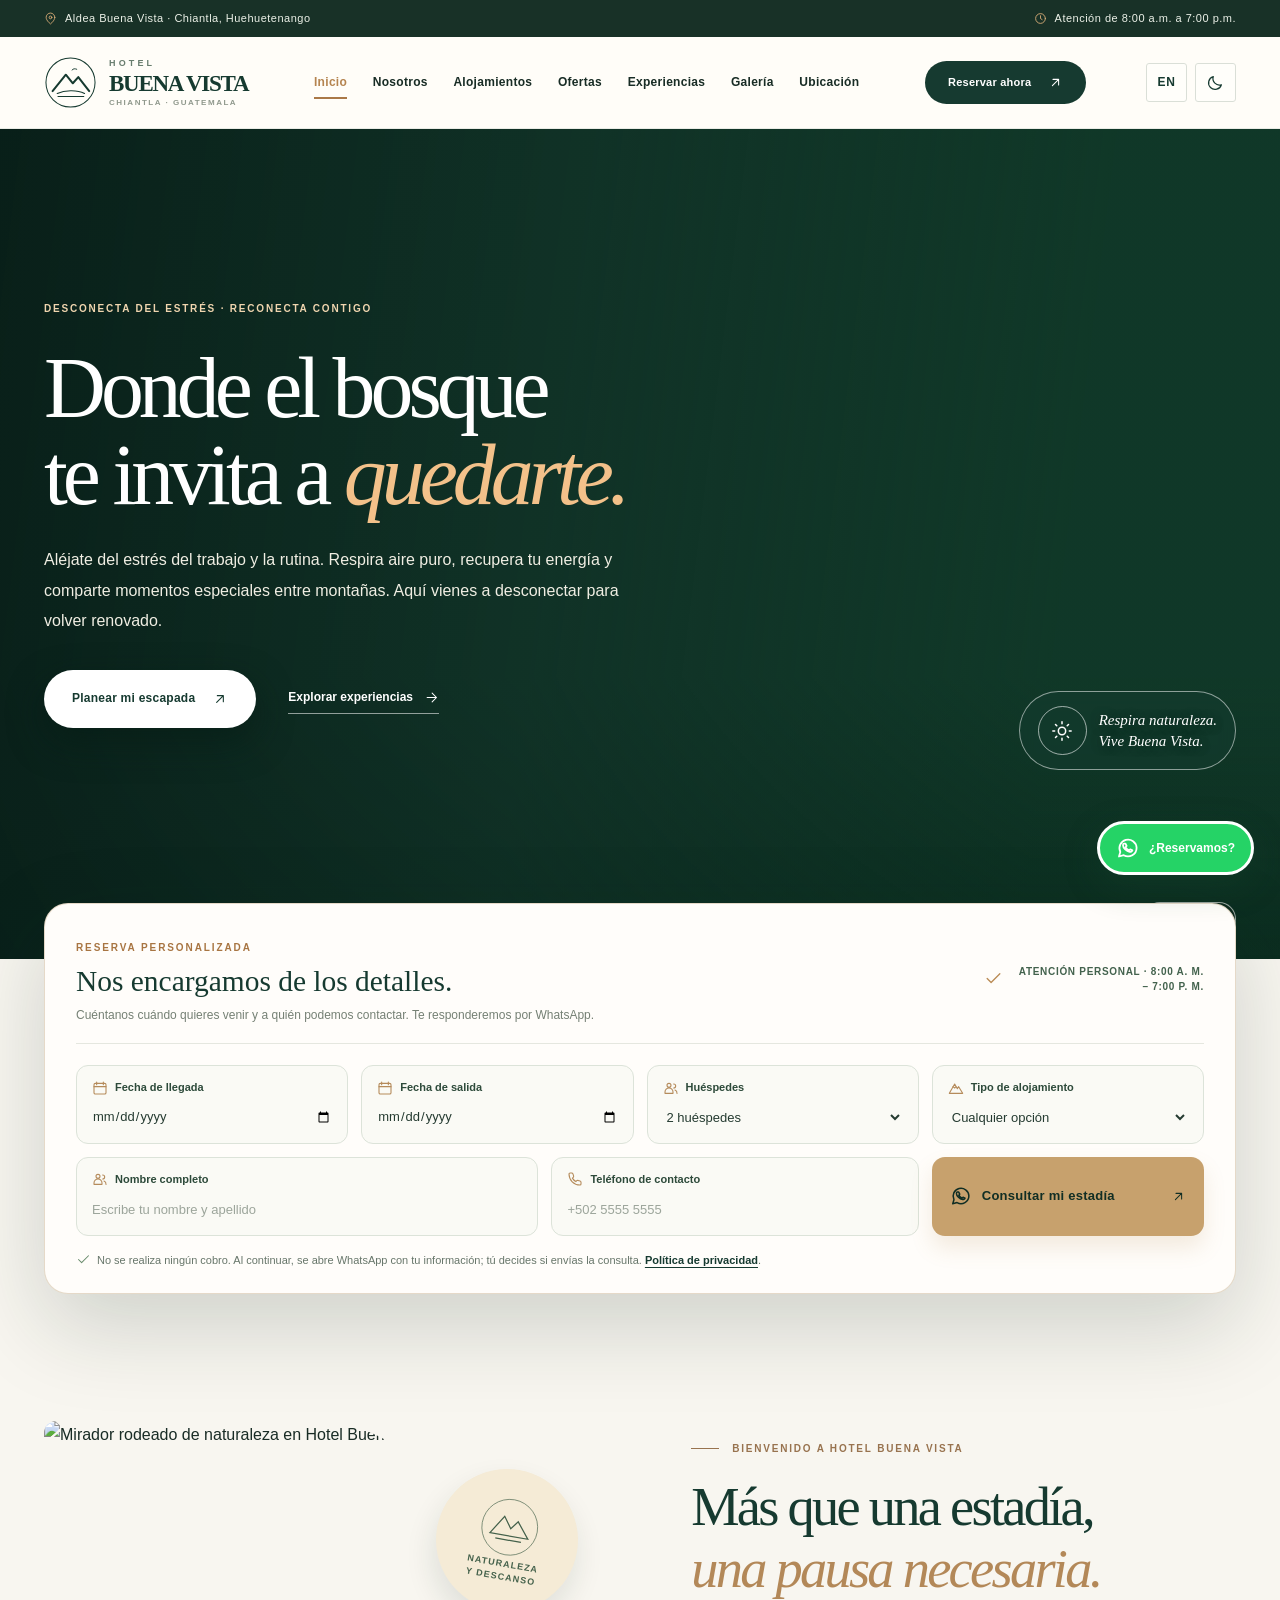
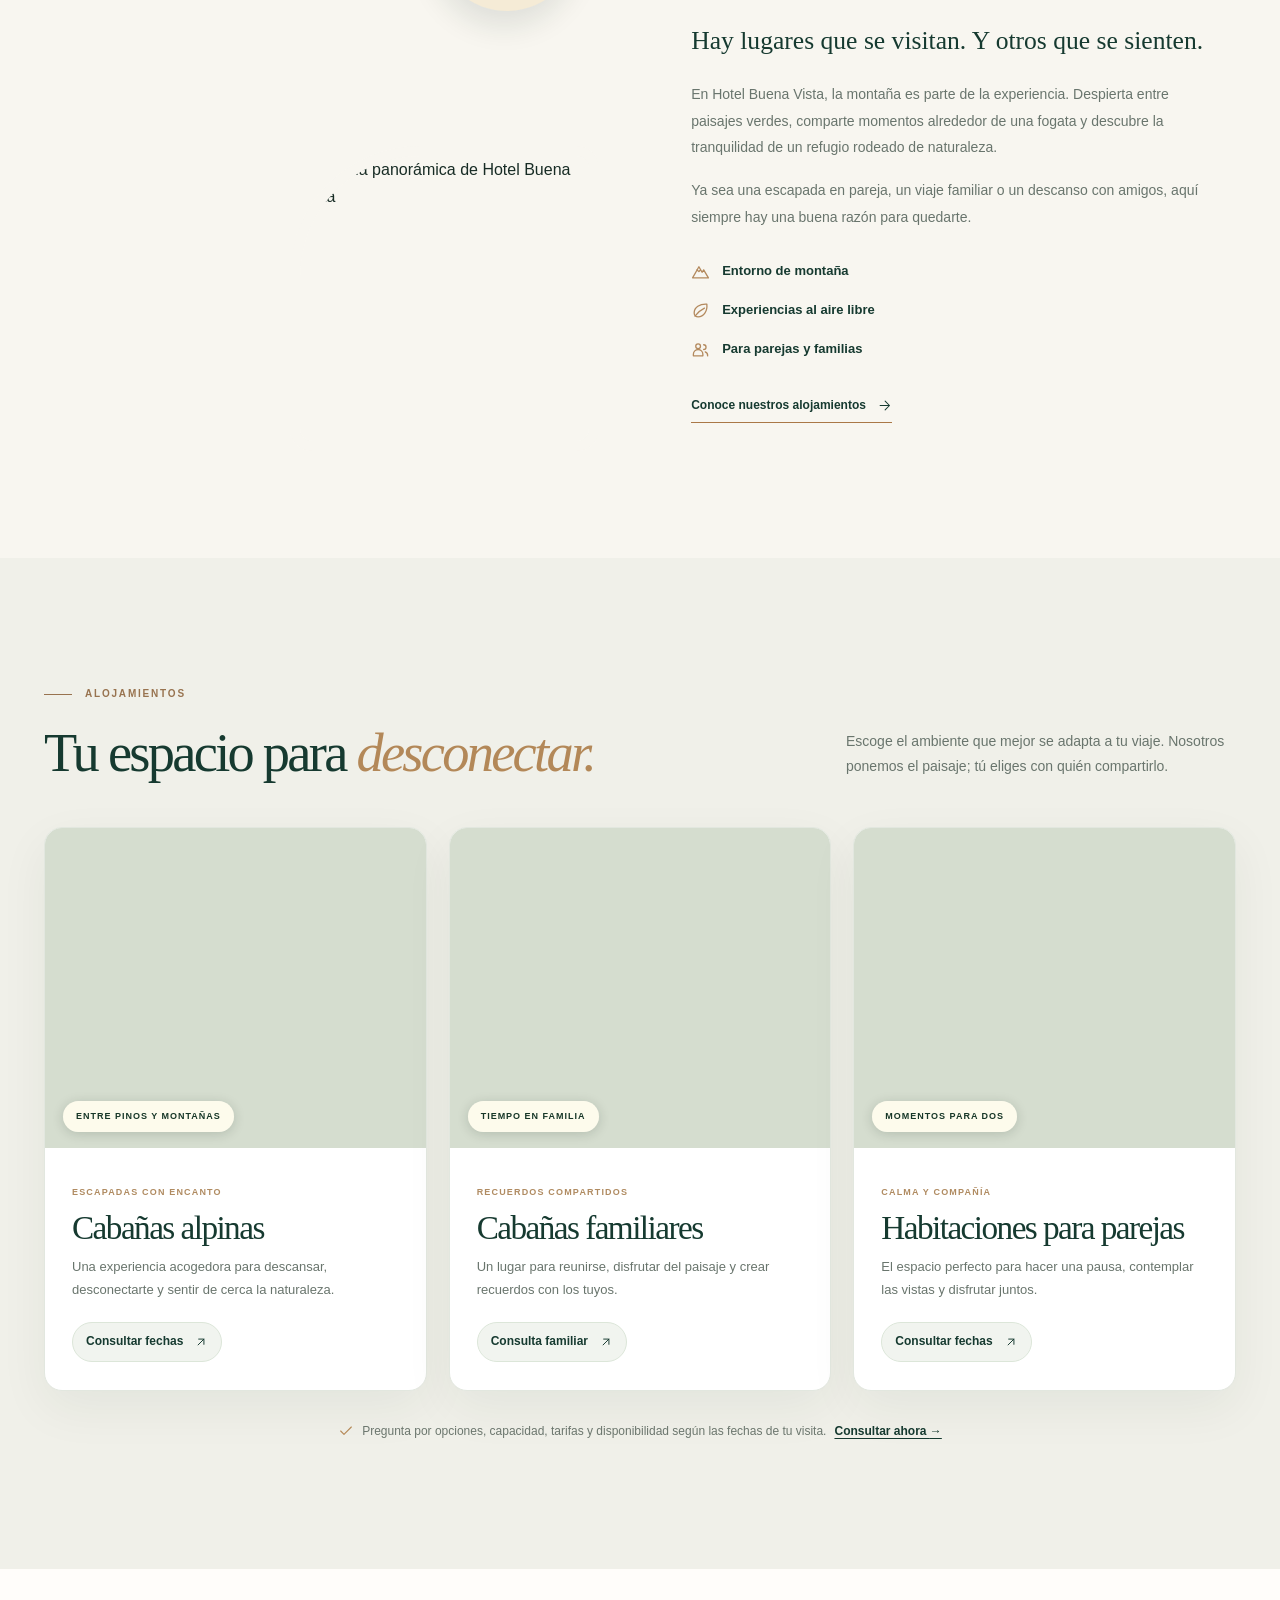
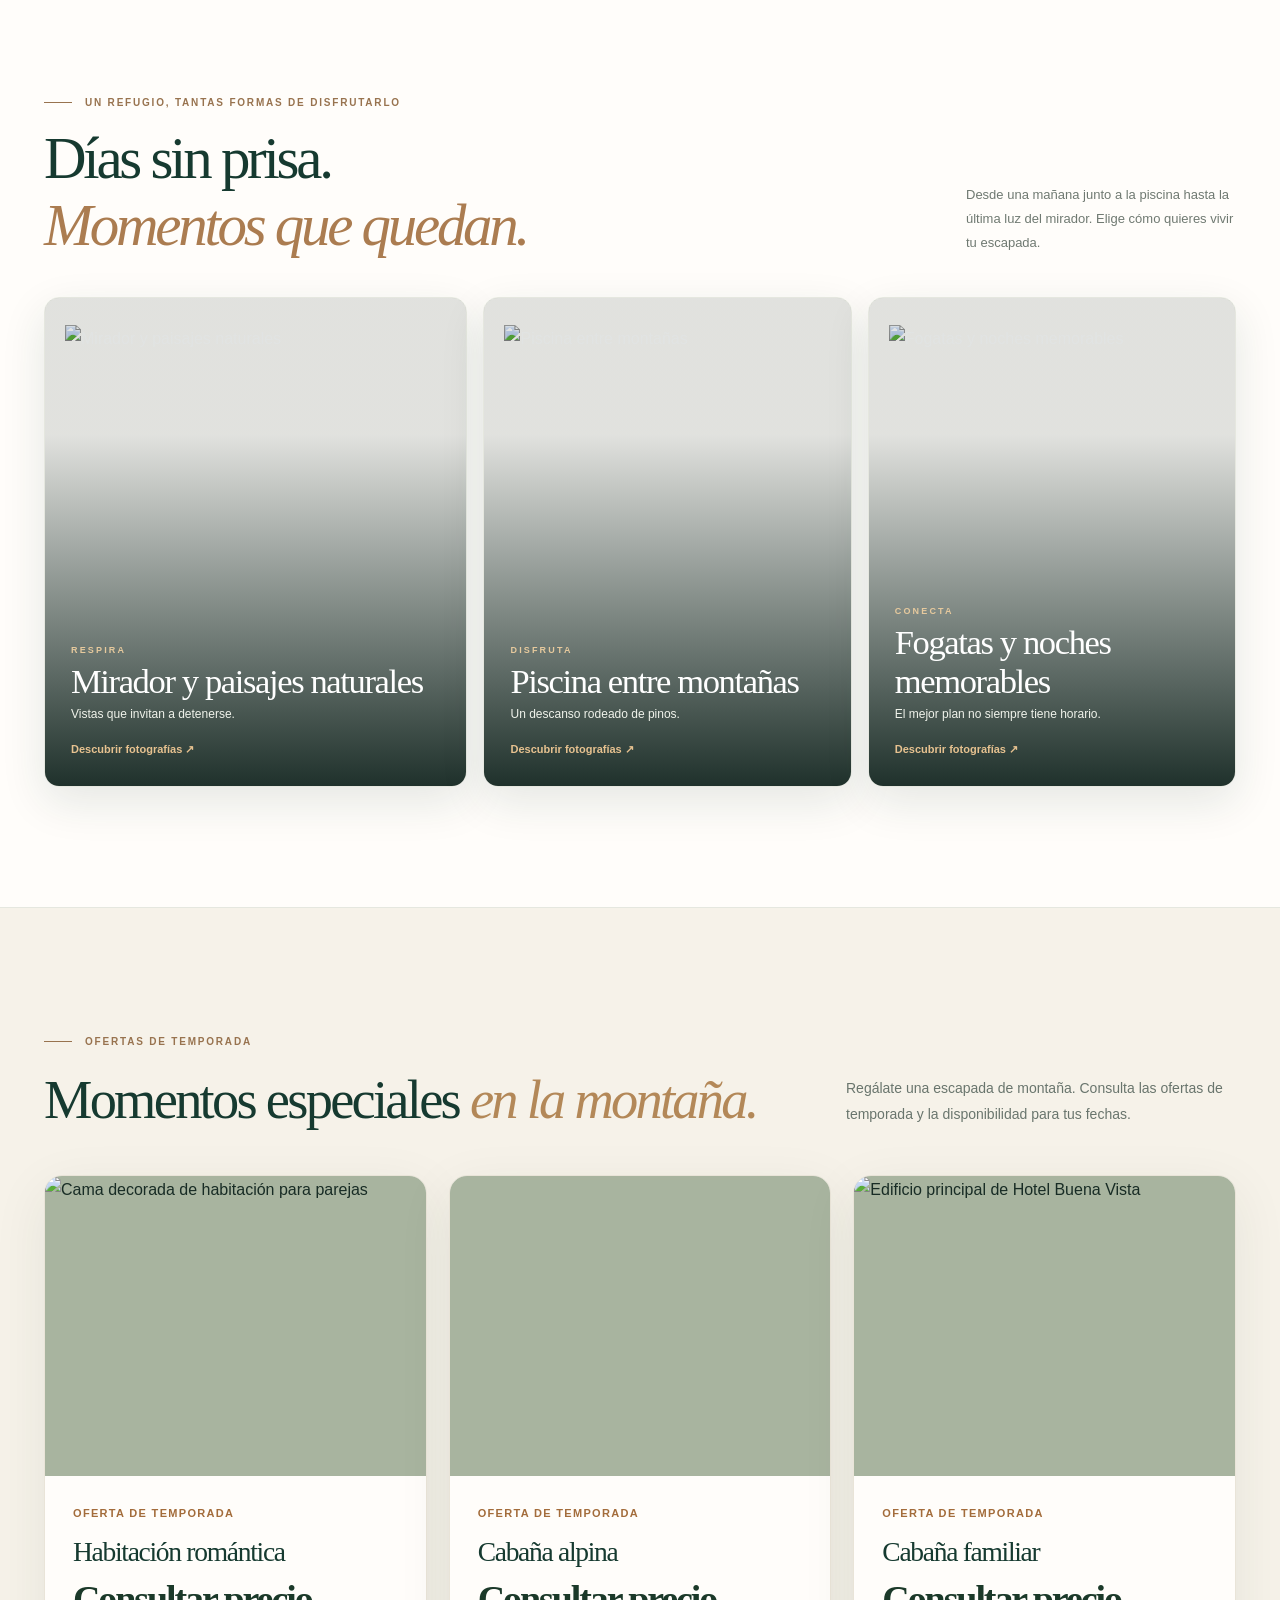
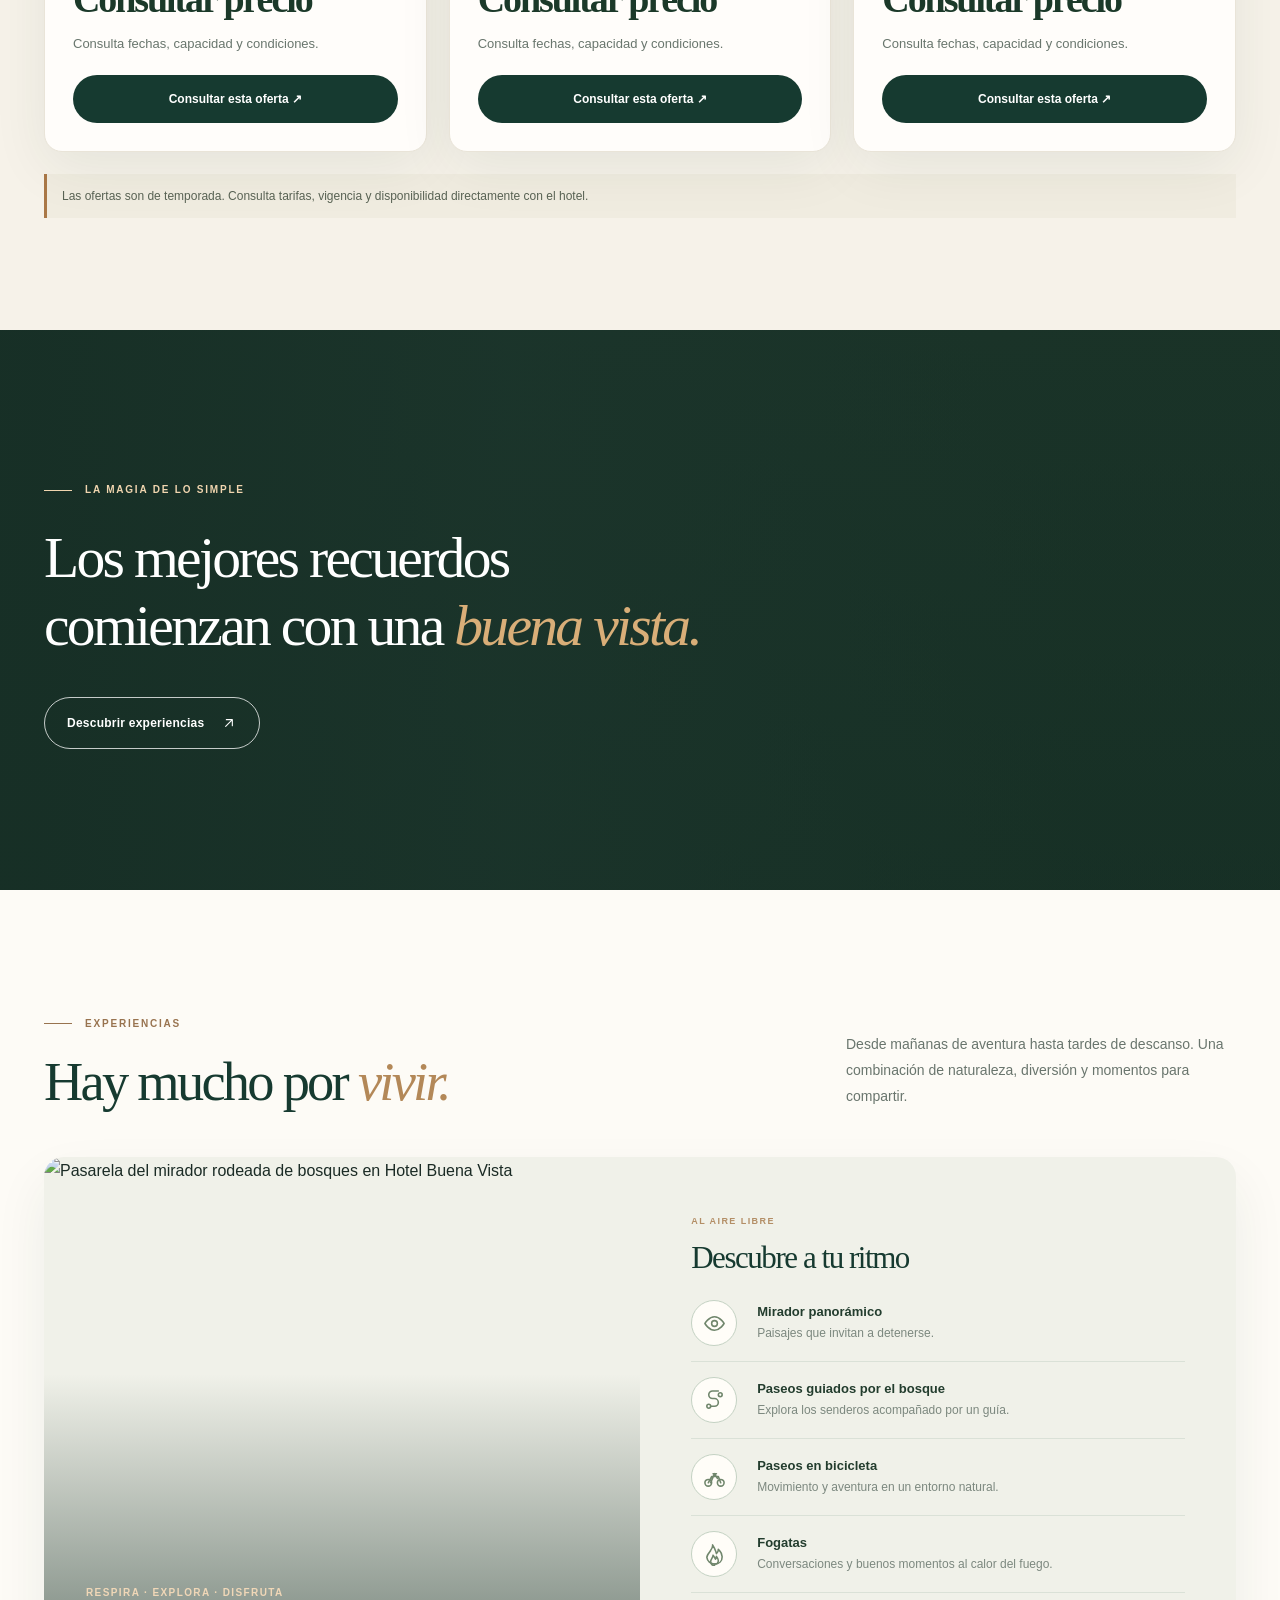
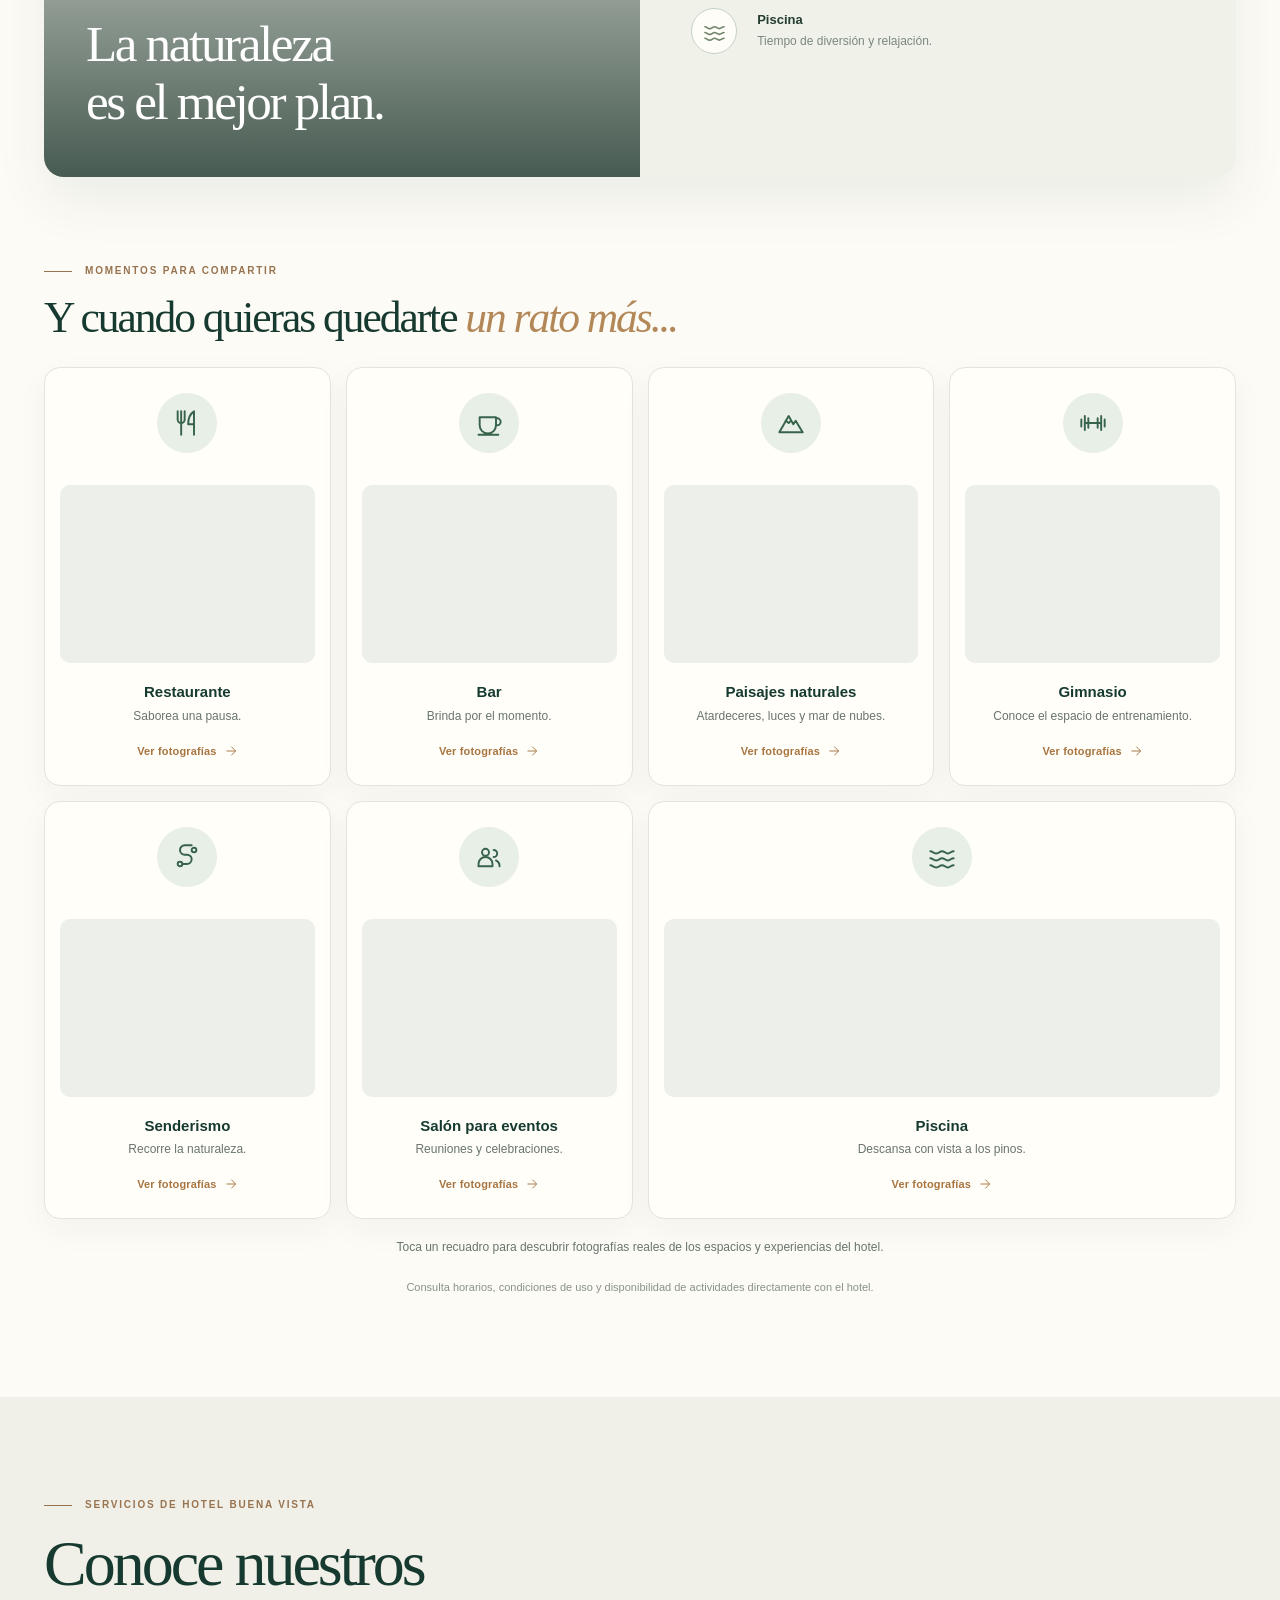
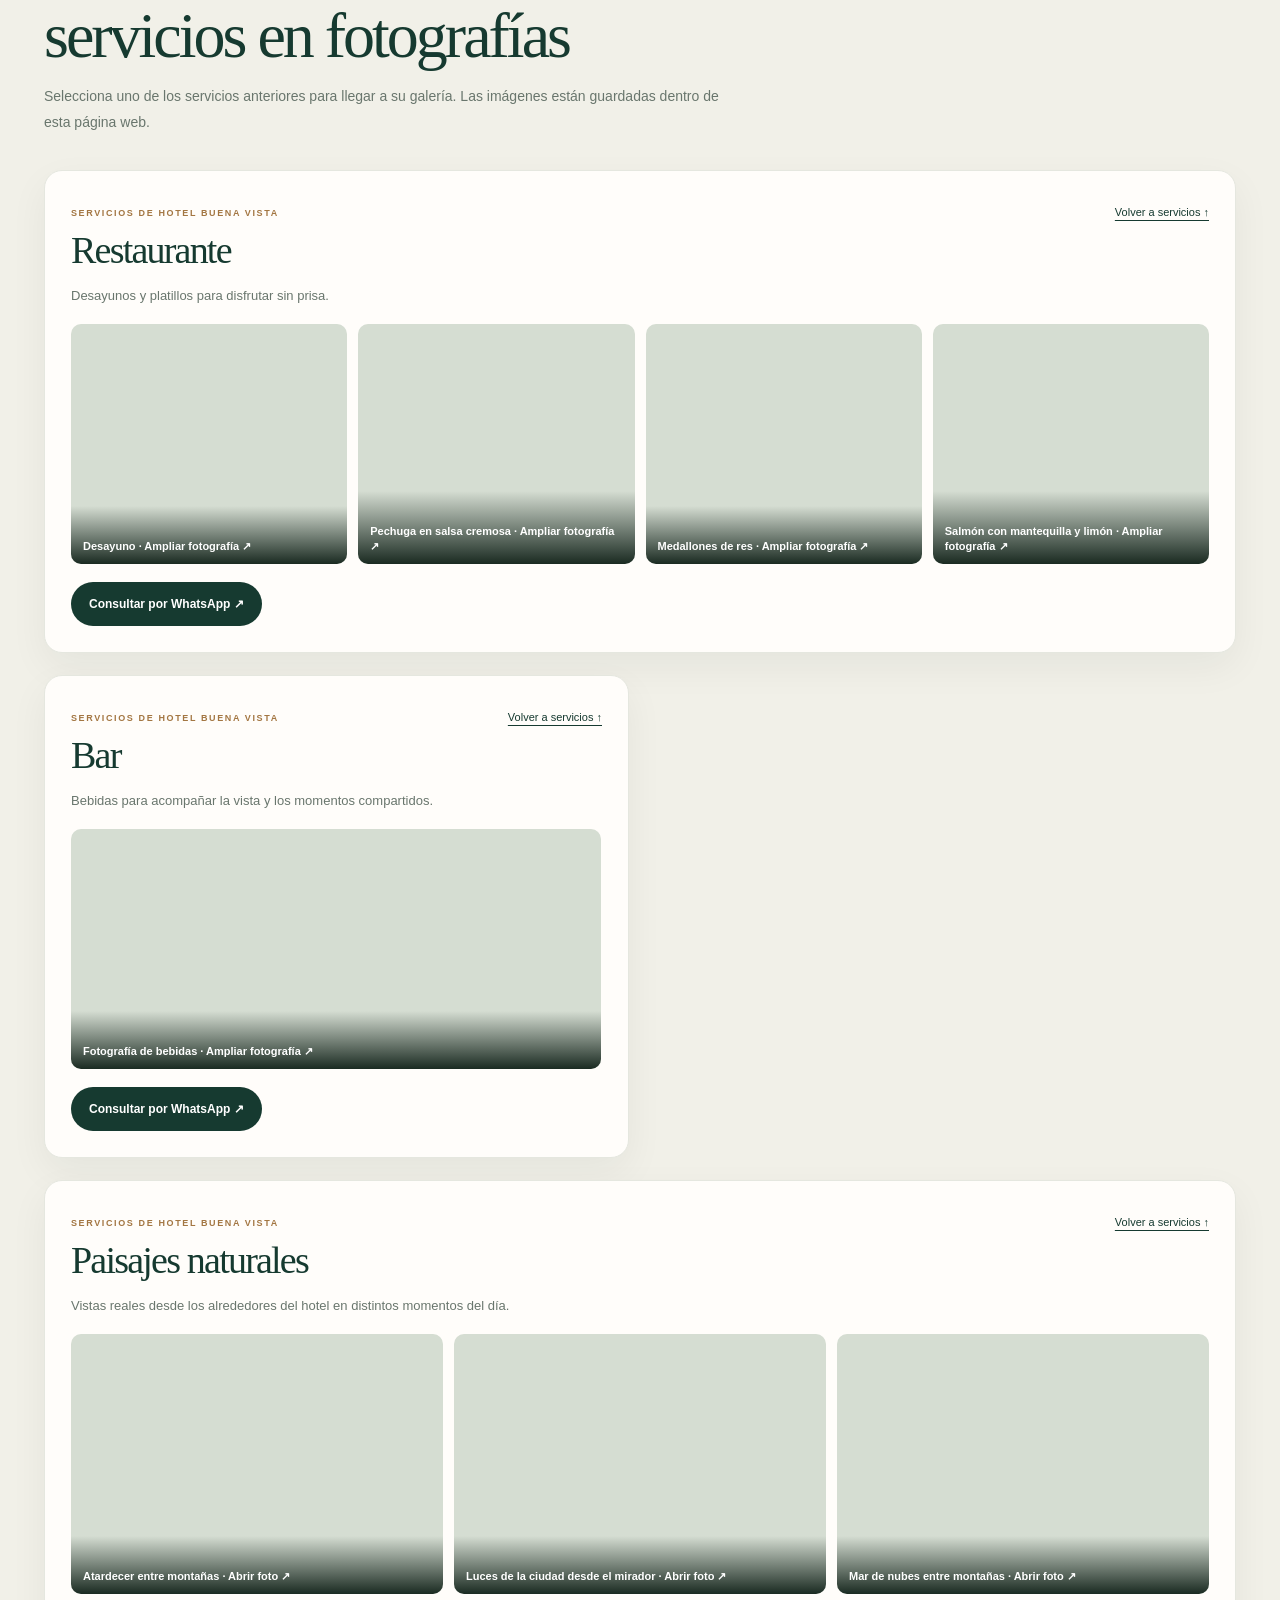
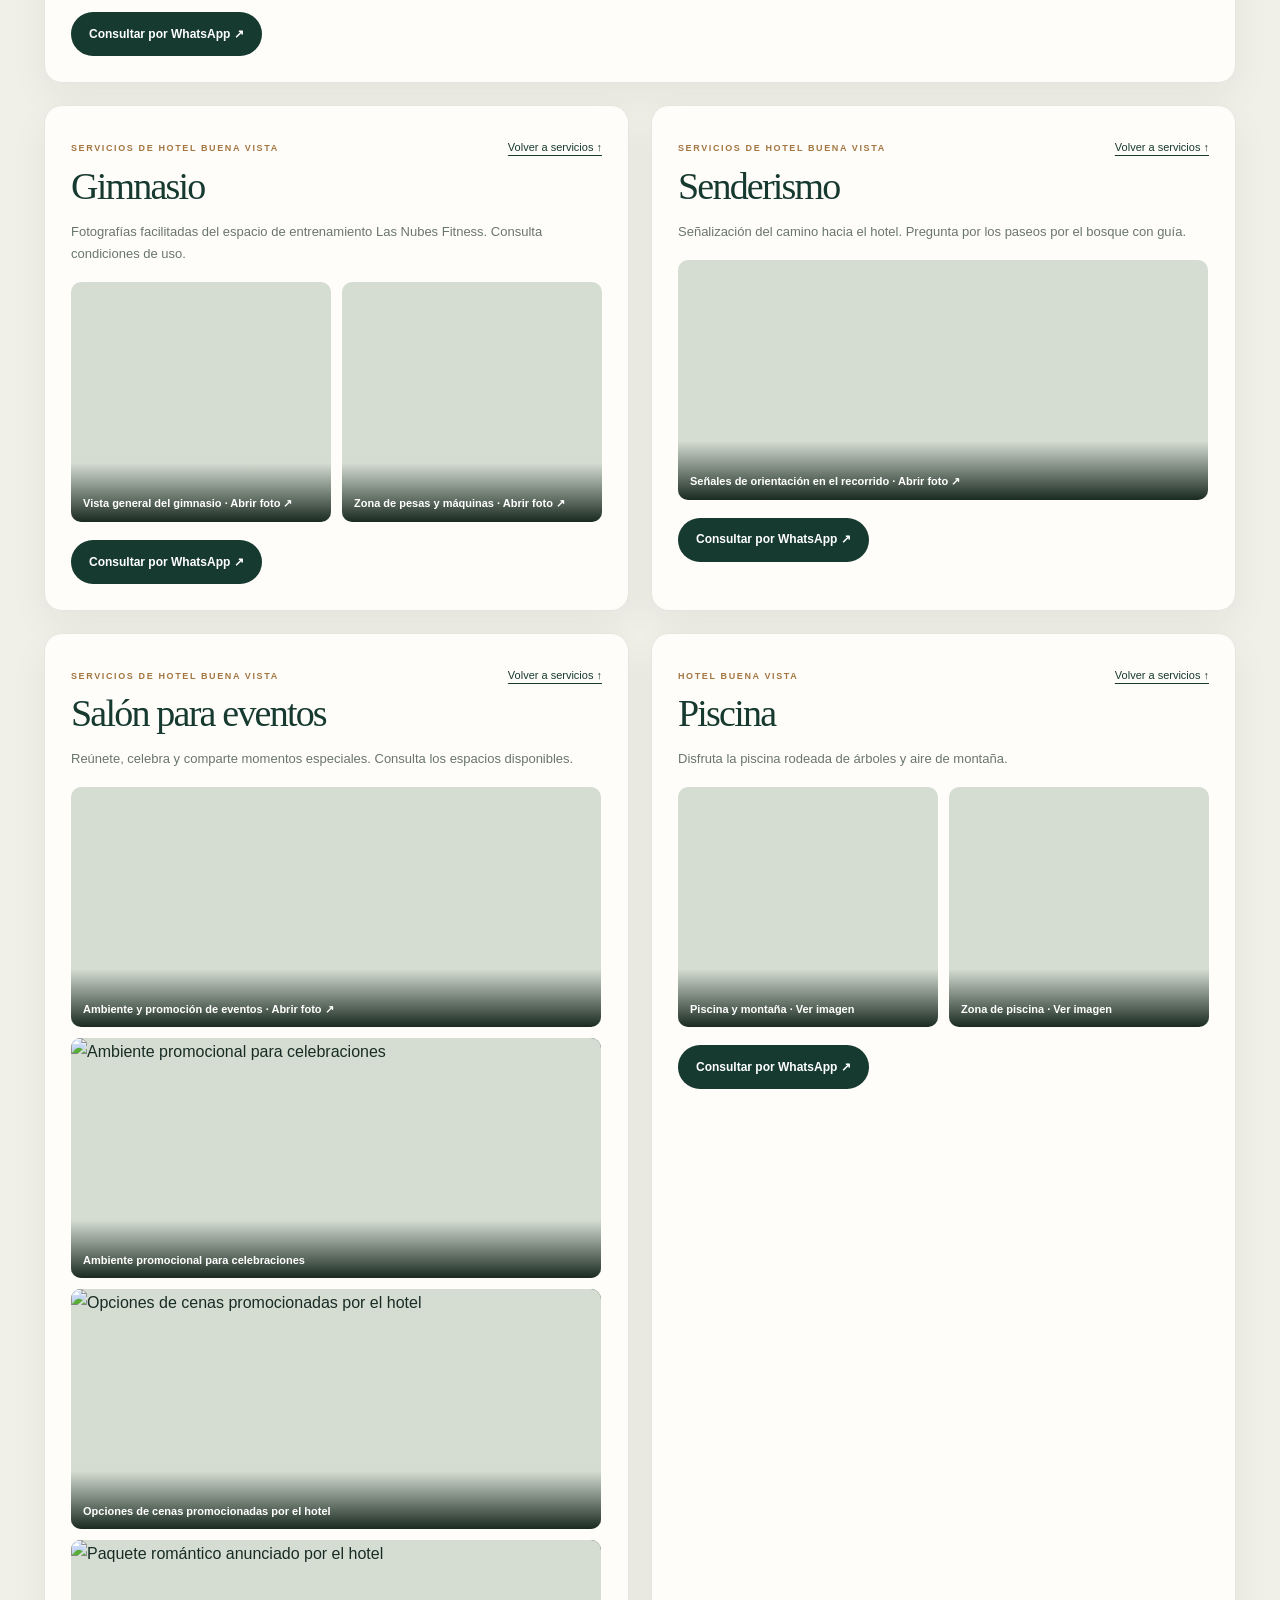
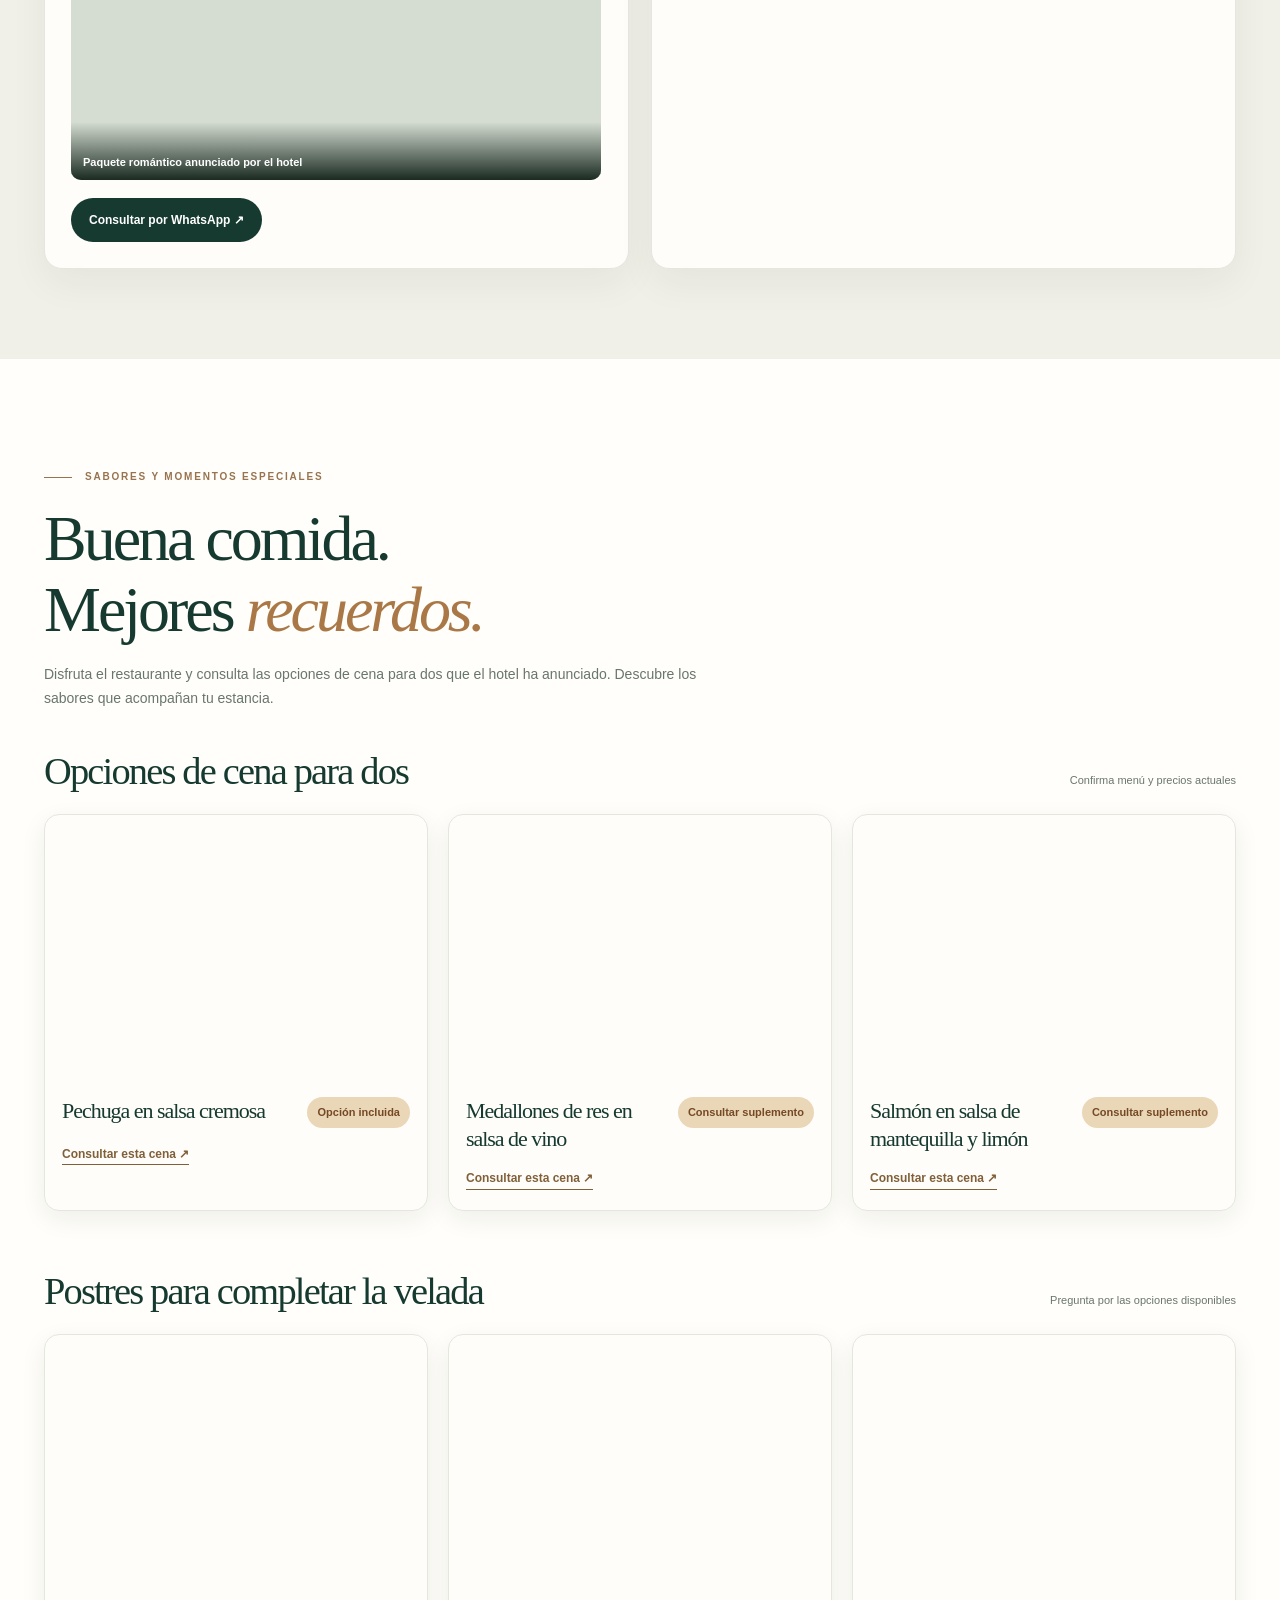
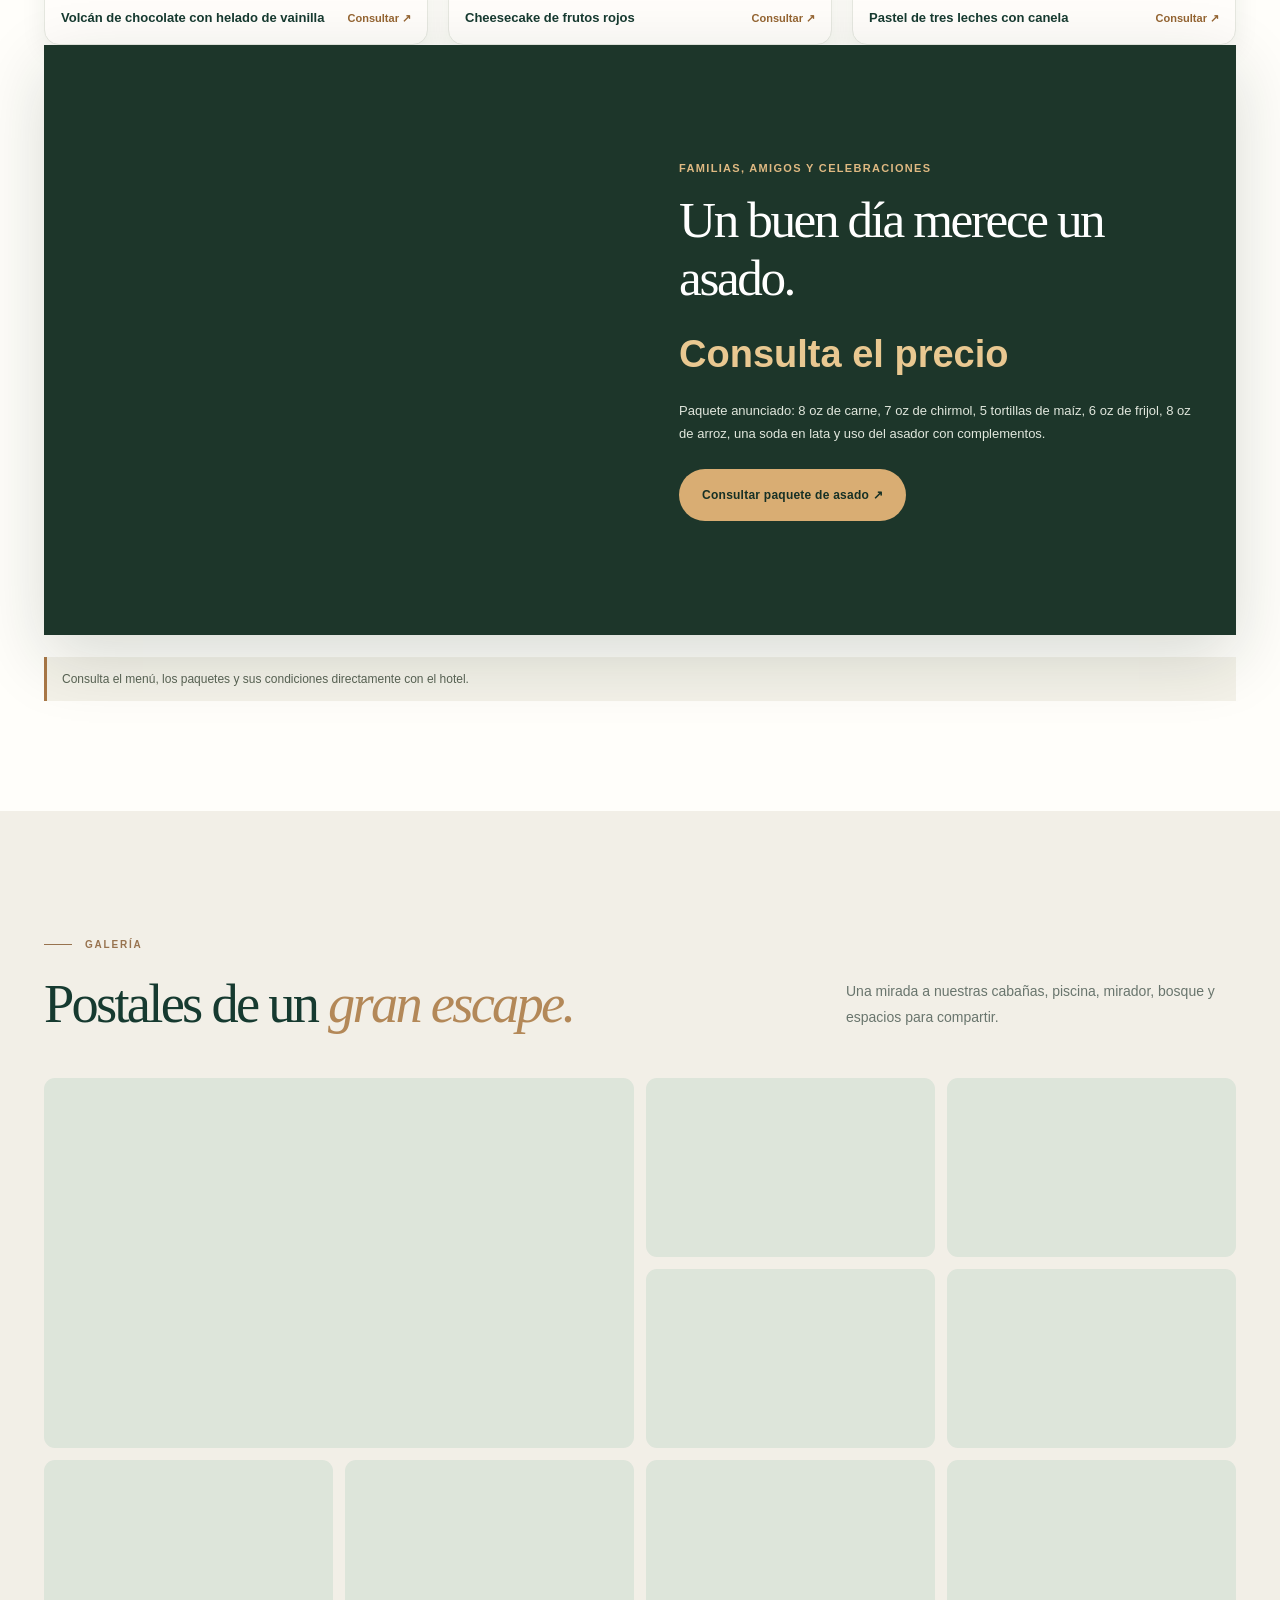
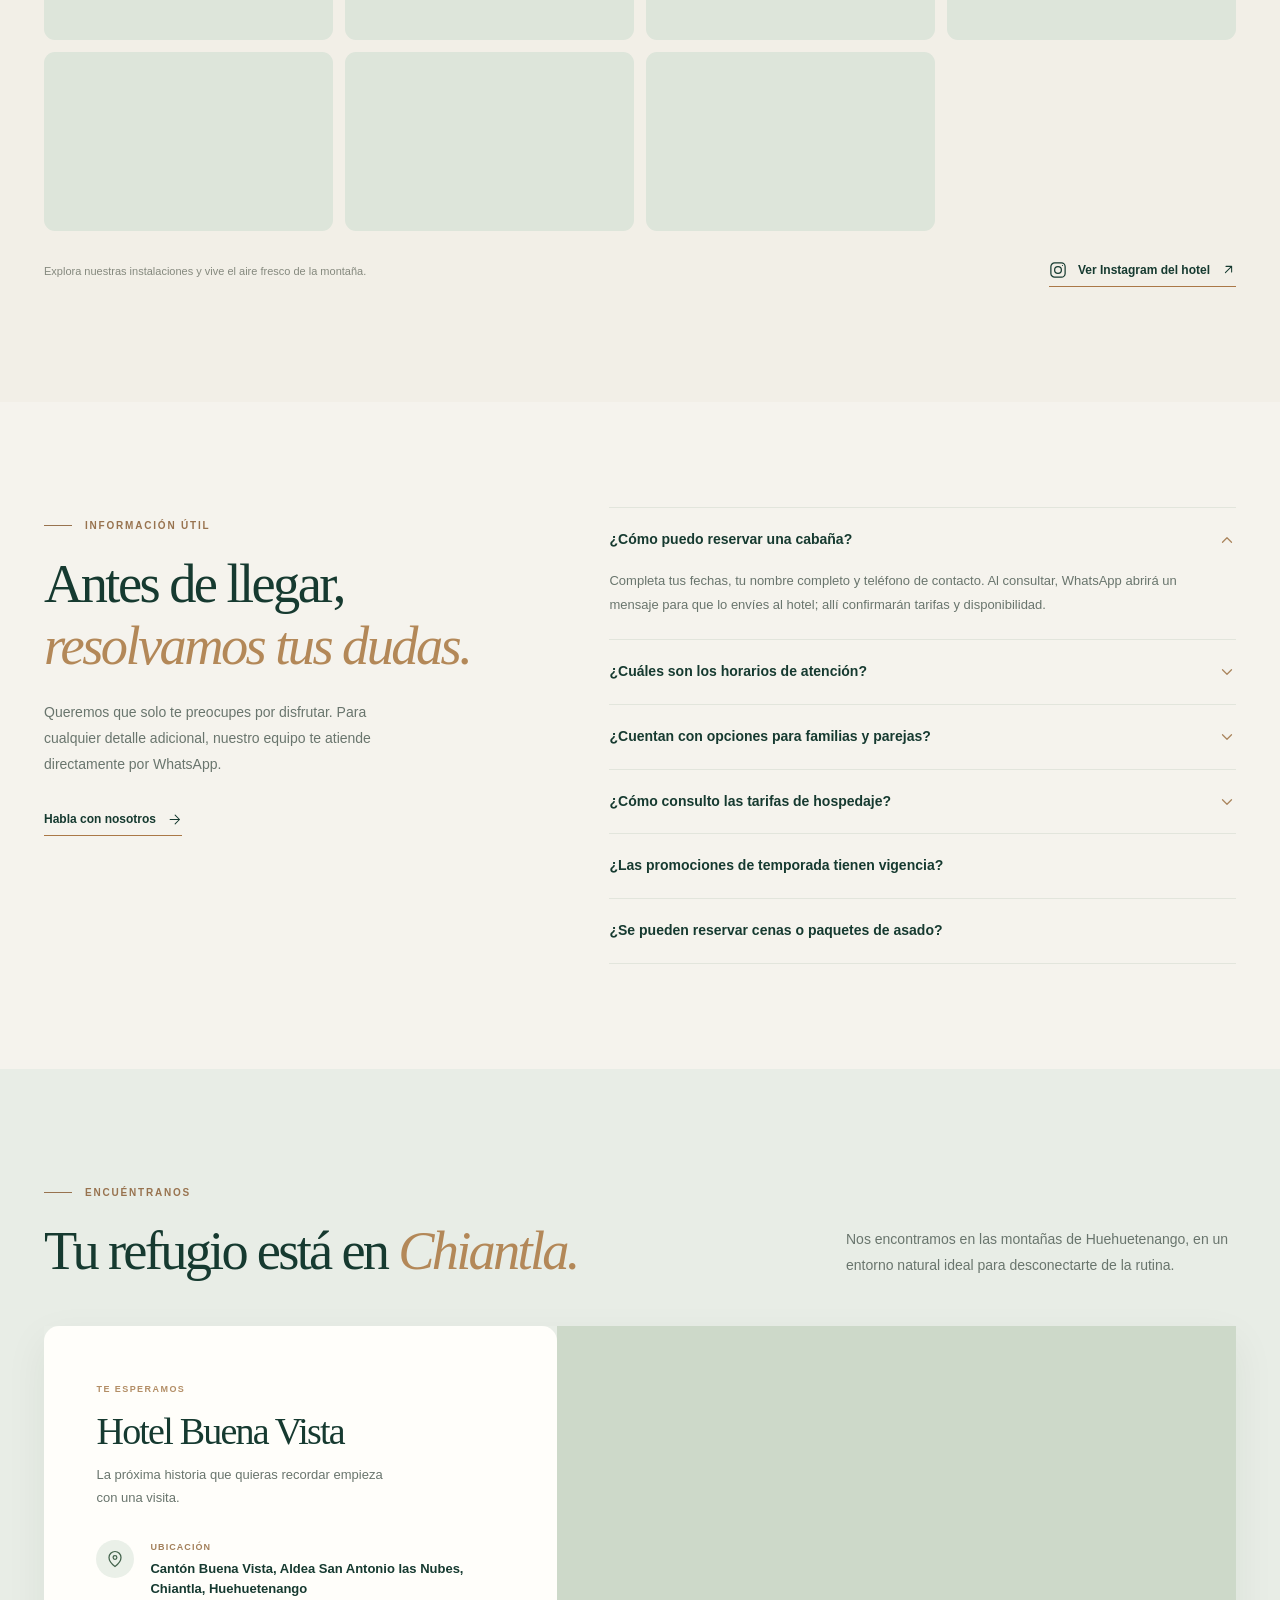
==== index.html @ 92413a91 "Add files via upload" ====
<!DOCTYPE html>

<html lang="es-GT">
<head>
<meta charset="utf-8"/><script>try{var _m=localStorage.getItem('hbv-theme');if(_m==='dark'||_m==='light')document.documentElement.setAttribute('data-theme',_m);else if(matchMedia('(prefers-color-scheme: dark)').matches)document.documentElement.setAttribute('data-theme','dark')}catch(e){}</script>
<meta content="width=device-width, initial-scale=1, viewport-fit=cover" name="viewport"/>
<meta content="#1f352b" name="theme-color"/>
<link href="assets/icons/favicon.svg" rel="icon" type="image/svg+xml"/>
<link href="assets/icons/apple-touch-icon.png" rel="apple-touch-icon"/>
<link as="image" fetchpriority="high" href="assets/img/cabana-alpina-exterior-real.webp" rel="preload"/>
<link href="styles.css?v=20261109-premium-v5" rel="stylesheet"/>
<title>Hotel Buena Vista | Cabañas en Chiantla, Huehuetenango</title>
<meta content="Hotel Buena Vista en Chiantla, Huehuetenango. Cabañas alpinas, habitaciones para parejas, piscina, mirador y restaurante. Consulta disponibilidad por WhatsApp con tus fechas y datos de contacto." name="description"/><meta content="index,follow,max-image-preview:large" name="robots"/><meta content="light dark" name="color-scheme"/><meta content="website" property="og:type"/><meta content="Hotel Buena Vista" property="og:site_name"/><meta content="es_GT" property="og:locale"/><meta content="Hotel Buena Vista | Cabañas en Chiantla, Huehuetenango" property="og:title"/><meta content="Hotel Buena Vista en Chiantla, Huehuetenango. Cabañas alpinas, habitaciones para parejas, piscina, mirador y restaurante. Consulta disponibilidad por WhatsApp con tus fechas y datos de contacto." property="og:description"/><meta content="https://hotelbuenavista.online/" property="og:url"/><meta content="https://hotelbuenavista.online/assets/img/og-buena-vista-es.jpg" property="og:image"/><meta content="https://hotelbuenavista.online/assets/img/og-buena-vista-es.jpg" property="og:image:secure_url"/><meta content="1200" property="og:image:width"/><meta content="630" property="og:image:height"/><meta content="image/jpeg" property="og:image:type"/><meta content="Hotel Buena Vista - escapada de montaña en Chiantla" property="og:image:alt"/><meta content="summary_large_image" name="twitter:card"/><meta content="https://hotelbuenavista.online/assets/img/og-buena-vista-es.jpg" name="twitter:image"/><meta content="Hotel Buena Vista | Cabañas en Chiantla, Huehuetenango" name="twitter:title"/><meta content="Hotel Buena Vista en Chiantla, Huehuetenango: cabañas alpinas, habitaciones románticas, mirador, restaurante, cenas y asados. Consulta por WhatsApp." name="twitter:description"/><link href="https://hotelbuenavista.online/" rel="canonical"/><link href="https://hotelbuenavista.online/" hreflang="es-GT" rel="alternate"/><link href="https://hotelbuenavista.online/en/" hreflang="en" rel="alternate"/><link href="https://hotelbuenavista.online/" hreflang="x-default" rel="alternate"/><script type="application/ld+json">{"@context":"https://schema.org","@graph":[{"@type":"Hotel","@id":"https://hotelbuenavista.online/#hotel","name":"Hotel Buena Vista","description":"Hotel Buena Vista en Chiantla, Huehuetenango: cabañas alpinas, habitaciones románticas, mirador, restaurante, cenas y asados. Consulta por WhatsApp.","telephone":"+50257598151","email":"Hotelbuenavista502@gmail.com","image":["https://hotelbuenavista.online/assets/img/og-buena-vista-es.jpg"],"address":{"@type":"PostalAddress","streetAddress":"Cantón Buena Vista, Aldea San Antonio las Nubes","addressLocality":"Chiantla","addressRegion":"Huehuetenango","postalCode":"13001","addressCountry":"GT"},"hasMap":"https://www.google.com/maps/search/?api=1&query=Hotel%20y%20Restaurante%20Buena%20Vista%2C%20Chiantla%2C%20Huehuetenango%2C%20Guatemala&query_place_id=ChIJzRrWXWcVjIURyS6rai3AE9U","sameAs":["https://www.instagram.com/buenavistahotelgt/","https://www.facebook.com/hotelyrestaurantebuenavista/?locale=es_LA"],"availableLanguage":["es","en"],"amenityFeature":[{"@type":"LocationFeatureSpecification","name":"Alpine cabins","value":true},{"@type":"LocationFeatureSpecification","name":"Family cabins","value":true},{"@type":"LocationFeatureSpecification","name":"Couples rooms","value":true},{"@type":"LocationFeatureSpecification","name":"Swimming pool","value":true},{"@type":"LocationFeatureSpecification","name":"Scenic lookout","value":true},{"@type":"LocationFeatureSpecification","name":"Restaurant","value":true},{"@type":"LocationFeatureSpecification","name":"Bar","value":true},{"@type":"LocationFeatureSpecification","name":"Guided forest walks","value":true},{"@type":"LocationFeatureSpecification","name":"Bicycle rides","value":true},{"@type":"LocationFeatureSpecification","name":"Campfires","value":true},{"@type":"LocationFeatureSpecification","name":"Pool table","value":true},{"@type":"LocationFeatureSpecification","name":"Gym","value":true},{"@type":"LocationFeatureSpecification","name":"Soccer field","value":true},{"@type":"LocationFeatureSpecification","name":"Dinner options","value":true},{"@type":"LocationFeatureSpecification","name":"BBQ package","value":true},{"@type":"LocationFeatureSpecification","name":"Event space","value":true}],"potentialAction":{"@type":"CommunicateAction","name":"Consultar disponibilidad","target":"https://wa.me/50257598151"},"openingHoursSpecification":{"@type":"OpeningHoursSpecification","opens":"08:00","closes":"19:00"}},{"@type":"WebSite","name":"Hotel Buena Vista","url":"https://hotelbuenavista.online/"},{"@type":"WebPage","name":"Hotel Buena Vista | Cabañas en Chiantla, Huehuetenango","url":"https://hotelbuenavista.online/","description":"Hotel Buena Vista en Chiantla, Huehuetenango: cabañas alpinas y familiares, piscina, senderos, mirador panorámico y restaurante. Consulta disponibilidad por WhatsApp.","inLanguage":"es-GT","about":{"@id":"https://hotelbuenavista.online/#hotel"}}]}</script></head>
<body class="premium-site" data-assets="assets/img/">
<svg aria-hidden="true" class="svg-sprite" xmlns="http://www.w3.org/2000/svg">
<symbol id="i-arrow" viewbox="0 0 24 24"><path d="M5 12h14M13 5l7 7-7 7"></path></symbol>
<symbol id="i-arrow-up" viewbox="0 0 24 24"><path d="M7 17 17 7M8 7h9v9"></path></symbol>
<symbol id="i-arrow-left" viewbox="0 0 24 24"><path d="M19 12H5m7 7-7-7 7-7"></path></symbol>
<symbol id="i-location" viewbox="0 0 24 24"><path d="M20 10c0 6-8 12-8 12S4 16 4 10a8 8 0 1 1 16 0Z"></path><circle cx="12" cy="10" r="2.5"></circle></symbol>
<symbol id="i-clock" viewbox="0 0 24 24"><circle cx="12" cy="12" r="9"></circle><path d="M12 7v5l3 2"></path></symbol>
<symbol id="i-phone" viewbox="0 0 24 24"><path d="M7 3H4.5A1.5 1.5 0 0 0 3 4.5 16.5 16.5 0 0 0 19.5 21a1.5 1.5 0 0 0 1.5-1.5V17a2 2 0 0 0-1.4-1.9l-3-1a2 2 0 0 0-2 .5l-1.3 1.3a13 13 0 0 1-5.2-5.2l1.3-1.3a2 2 0 0 0 .5-2l-1-3A2 2 0 0 0 7 3Z"></path></symbol>
<symbol id="i-mail" viewbox="0 0 24 24"><rect height="14" rx="2" width="20" x="2" y="5"></rect><path d="m3 7 9 7 9-7"></path></symbol>
<symbol id="i-calendar" viewbox="0 0 24 24"><rect height="16" rx="2" width="18" x="3" y="5"></rect><path d="M7 3v4m10-4v4M3 10h18"></path></symbol>
<symbol id="i-users" viewbox="0 0 24 24"><circle cx="9" cy="8" r="3"></circle><path d="M3 20v-2a6 6 0 0 1 12 0v2H3Zm13-14a3 3 0 0 1 0 6m2 3a5 5 0 0 1 3 5"></path></symbol>
<symbol id="i-leaf" viewbox="0 0 24 24"><path d="M20 4c-9-.5-16 4-16 11a5 5 0 0 0 5 5c7 0 12-7 11-16Z"></path><path d="M5 19c3-4 6-7 12-10"></path></symbol>
<symbol id="i-mountain" viewbox="0 0 24 24"><path d="m2 20 8-14 4 7 2-3 6 10H2Z"></path><path d="m7.5 10 2.5 2 2-2"></path></symbol>
<symbol id="i-sun" viewbox="0 0 24 24"><circle cx="12" cy="12" r="4"></circle><path d="M12 2v2m0 16v2M4.9 4.9l1.4 1.4m11.4 11.4 1.4 1.4M2 12h2m16 0h2M4.9 19.1l1.4-1.4M17.7 6.3l1.4-1.4"></path></symbol>
<symbol id="i-fire" viewbox="0 0 24 24"><path d="M12 22c5 0 8-3.2 8-7.7 0-3.8-2.5-6.4-4-7.8 0 3-2 4.5-2 4.5C13 7 12 5 10 2c1 5-6 8.7-6 13a8 8 0 0 0 8 7Z"></path><path d="M12 22c2.3 0 4-1.5 4-3.8 0-1.9-1.2-3.2-2-4.2 0 2-1 2.8-1 2.8-.8-2-1.8-3-2.5-4-.1 2.6-2.5 4.4-2.5 6.5a4 4 0 0 0 4 4.2Z"></path></symbol>
<symbol id="i-bike" viewbox="0 0 24 24"><circle cx="5.5" cy="17.5" r="3.5"></circle><circle cx="18.5" cy="17.5" r="3.5"></circle><path d="M8 17.5 12 8l3 5m-9.5 4.5L9 11h7l2.5 6.5M10.5 8H14"></path></symbol>
<symbol id="i-waves" viewbox="0 0 24 24"><path d="M2 7c2.2 0 2.2 2 5 2s2.8-2 5-2 2.8 2 5 2 2.8-2 5-2M2 13c2.2 0 2.2 2 5 2s2.8-2 5-2 2.8 2 5 2 2.8-2 5-2M2 19c2.2 0 2.2 2 5 2s2.8-2 5-2 2.8 2 5 2 2.8-2 5-2"></path></symbol>
<symbol id="i-utensils" viewbox="0 0 24 24"><path d="M4 2v7a3 3 0 0 0 6 0V2M7 2v20M18 22V2c-4 2.5-5 6.5-5 11h5"></path></symbol>
<symbol id="i-cup" viewbox="0 0 24 24"><path d="M4 7h14v7a7 7 0 0 1-14 0V7Zm14 1h1a3 3 0 1 1 0 6h-1M3 22h17"></path></symbol>
<symbol id="i-ball" viewbox="0 0 24 24"><circle cx="12" cy="12" r="9"></circle><path d="m12 7 4 3-1.5 5h-5L8 10l4-3Zm-7-1 3 4m9 0 3-4M9.5 15 7 20m7.5-5 3 5"></path></symbol>
<symbol id="i-fitness" viewbox="0 0 24 24"><path d="M2 9v6m3-9v12m14-12v12m3-9v6M5 12h14M8 8v8m8-8v8"></path></symbol>
<symbol id="i-route" viewbox="0 0 24 24"><circle cx="6" cy="18" r="2"></circle><circle cx="18" cy="6" r="2"></circle><path d="M8 18h4a4 4 0 0 0 0-8h-2a4 4 0 0 1 0-8h6"></path></symbol>
<symbol id="i-eye" viewbox="0 0 24 24"><path d="M2 12s4-7 10-7 10 7 10 7-4 7-10 7S2 12 2 12Z"></path><circle cx="12" cy="12" r="3"></circle></symbol>
<symbol id="i-close" viewbox="0 0 24 24"><path d="M5 5l14 14M19 5 5 19"></path></symbol>
<symbol id="i-menu" viewbox="0 0 24 24"><path d="M3 7h18M3 12h18M3 17h18"></path></symbol>
<symbol id="i-chevron" viewbox="0 0 24 24"><path d="m6 9 6 6 6-6"></path></symbol>
<symbol id="i-check" viewbox="0 0 24 24"><path d="m4 12 5 5L20 6"></path></symbol>
<symbol id="i-instagram" viewbox="0 0 24 24"><rect height="19" rx="5" width="19" x="2.5" y="2.5"></rect><circle cx="12" cy="12" r="4.5"></circle><circle cx="18" cy="6" fill="currentColor" r=".75" stroke="none"></circle></symbol>
<symbol id="i-whatsapp" viewbox="0 0 24 24"><path d="M20.6 11.7a8.6 8.6 0 0 1-12.9 7.5L3 20.5l1.3-4.5A8.6 8.6 0 1 1 20.6 11.7Z"></path><path d="M8 7.7c-.5 0-1 .5-1 1.5 0 2.6 3.7 6.1 6.6 6.6 1 .2 2.6-.3 2.8-1.4l-2.2-1.1-1.2 1.1c-1.5-.8-2.6-1.9-3.4-3.3l1-1.1-1.1-2.3Z"></path></symbol>
</svg>
<a class="skip-link" href="#contenido">Saltar al contenido</a>
<div class="announcement">
<div class="container announcement-inner">
<span><svg class="icon"><use href="#i-location"></use></svg> Aldea Buena Vista · Chiantla, Huehuetenango</span>
<span class="announcement-hours"><svg class="icon"><use href="#i-clock"></use></svg> Atención de 8:00 a.m. a 7:00 p.m.</span>
</div>
</div>
<header class="site-header" id="top">
<div class="container header-inner">
<a aria-label="Hotel Buena Vista, volver al inicio" class="brand" href="#inicio">
<span class="brand-symbol"><svg aria-hidden="true" viewbox="0 0 68 68"><circle cx="34" cy="34" fill="none" r="31.5" stroke="currentColor" stroke-width="1.3"></circle><path d="M11 45 28 24l9 11 7-8 14 18" fill="none" stroke="currentColor" stroke-linecap="round" stroke-linejoin="round" stroke-width="2.6"></path><path d="M17 48c9-4 25-5 35 0M18 52h33" fill="none" stroke="currentColor" stroke-linecap="round" stroke-width="1.5"></path><path d="M36 18c2-2 3-2 6-1" fill="none" stroke="currentColor" stroke-linecap="round" stroke-width="1.2"></path></svg></span>
<span class="brand-name"><small>HOTEL</small><strong>BUENA VISTA</strong><em>CHIANTLA · GUATEMALA</em></span>
</a>
<nav aria-label="Navegación principal" class="nav-links" id="navigation">
<a class="nav-active" href="#inicio">Inicio</a>
<a href="#nosotros">Nosotros</a>
<a href="#alojamientos">Alojamientos</a><a href="#promociones">Ofertas</a>
<a href="#experiencias">Experiencias</a>
<a href="#galeria">Galería</a>
<a href="#ubicacion">Ubicación</a>
<a class="nav-mobile-cta" href="https://wa.me/50257598151?text=Hola%2C%20me%20gustar%C3%ADa%20consultar%20una%20reservaci%C3%B3n%20en%20Hotel%20Buena%20Vista." rel="noopener noreferrer" target="_blank">Reservar por WhatsApp</a>
</nav>
<a class="btn btn-dark header-cta" href="#reservas">Reservar ahora <svg class="icon"><use href="#i-arrow-up"></use></svg></a>
<div class="header-tools"><a aria-label="Llamar al hotel" class="header-call-mobile" href="tel:+50257598151"><svg class="icon"><use href="#i-phone"></use></svg>Llamar</a><a aria-label="Switch to English" class="lang-switch" href="en/index.html" title="English"><span>EN</span></a><button aria-label="Cambiar a tema oscuro" aria-pressed="false" class="theme-toggle" title="Claro / oscuro" type="button"><svg aria-hidden="true" class="icon theme-moon" viewbox="0 0 24 24"><path d="M20.5 14.3A8.6 8.6 0 0 1 9.7 3.5 8.7 8.7 0 1 0 20.5 14.3Z"></path></svg><svg aria-hidden="true" class="icon theme-sun" viewbox="0 0 24 24"><circle cx="12" cy="12" r="4"></circle><path d="M12 2v2m0 16v2M4.9 4.9l1.4 1.4m11.4 11.4 1.4 1.4M2 12h2m16 0h2M4.9 19.1l1.4-1.4M17.7 6.3l1.4-1.4"></path></svg></button><button aria-controls="navigation" aria-expanded="false" aria-label="Abrir menú" class="mobile-menu-btn" type="button"><svg class="icon"><use href="#i-menu"></use></svg></button></div></div>
</header>
<main id="contenido">
<section aria-labelledby="hero-title" class="hero" id="inicio">
<div aria-hidden="true" class="hero-slides">
<div class="hero-slide is-active" style="background-image:url('assets/img/cabana-alpina-exterior-real.webp');background-position:center 55%;"></div>
<div class="hero-slide" style="background-image:url('assets/img/piscina-panoramica-real.webp');background-position:center 46%;"></div>
<div class="hero-slide" style="background-image:url('assets/img/cabanas-nocturnas-real.webp');background-position:center 52%;"></div>
</div>
<div class="hero-overlay"></div>
<div class="container hero-layout">
<div class="hero-copy">
<span class="eyebrow eyebrow-light">DESCONECTA DEL ESTRÉS · RECONECTA CONTIGO</span>
<h1 id="hero-title">Donde el bosque<br/>te invita a <em>quedarte.</em></h1>
<p>Aléjate del estrés del trabajo y la rutina. Respira aire puro, recupera tu energía y comparte momentos especiales entre montañas. Aquí vienes a desconectar para volver renovado.</p>
<div class="hero-actions">
<a class="btn btn-light" href="#reservas">Planear mi escapada <svg class="icon"><use href="#i-arrow-up"></use></svg></a>
<a class="text-link text-link-light" href="#experiencias">Explorar experiencias <svg class="icon"><use href="#i-arrow"></use></svg></a>
</div>
</div>
<div class="hero-side-tag"><span class="round-sun"><svg class="icon"><use href="#i-sun"></use></svg></span><span>Respira naturaleza.<br/>Vive Buena Vista.</span></div>
</div>
<div class="container hero-bottom">
<div class="hero-things"><span><svg class="icon"><use href="#i-mountain"></use></svg> Vistas panorámicas</span><i></i><span><svg class="icon"><use href="#i-leaf"></use></svg> Rodeado de bosque</span><i></i><span><svg class="icon"><use href="#i-sun"></use></svg> Momentos para compartir</span></div>
<div aria-label="Seleccionar imagen principal" class="hero-controls"><button aria-label="Ver cabaña alpina" aria-pressed="true" class="hero-dot is-active" type="button"></button><button aria-label="Ver piscina" aria-pressed="false" class="hero-dot" type="button"></button><button aria-label="Ver cabañas iluminadas" aria-pressed="false" class="hero-dot" type="button"></button><button aria-label="Pausar carrusel" aria-pressed="false" class="hero-pause" type="button">Pausar Ⅱ</button></div>
</div>
</section>
<section aria-label="Consulta de disponibilidad" class="booking-wrap" id="reservas">
<div class="container">
<form autocomplete="on" class="booking-panel booking-panel-premium" id="booking-form">
<div class="booking-premium-header"><div class="booking-heading"><span class="mini-label">RESERVA PERSONALIZADA</span><strong>Nos encargamos de los detalles.</strong><p>Cuéntanos cuándo quieres venir y a quién podemos contactar. Te responderemos por WhatsApp.</p></div>
<div class="booking-premium-stamp"><svg class="icon"><use href="#i-check"></use></svg><span>ATENCIÓN PERSONAL · 8:00 A. M. – 7:00 P. M.</span></div></div>
<div class="booking-fields">
<label class="booking-field booking-arrival"><span><svg class="icon"><use href="#i-calendar"></use></svg>Fecha de llegada</span><input aria-label="Fecha de llegada" id="fecha-llegada" name="fecha-llegada" required="" type="date"/></label>
<label class="booking-field booking-departure"><span><svg class="icon"><use href="#i-calendar"></use></svg>Fecha de salida</span><input aria-label="Fecha de salida" id="fecha-salida" name="fecha-salida" required="" type="date"/></label>
<label class="booking-field booking-guest"><span><svg class="icon"><use href="#i-users"></use></svg>Huéspedes</span><select aria-label="Huéspedes" id="huespedes" name="huespedes" required=""><option value="1">1 huésped</option><option selected="" value="2">2 huéspedes</option><option value="3">3 huéspedes</option><option value="4">4 huéspedes</option><option value="5">5 huéspedes</option><option value="6">6 huéspedes</option><option value="7">7 huéspedes</option><option value="8 o más">8 o más huéspedes</option></select></label>
<label class="booking-field booking-lodging"><span><svg class="icon"><use href="#i-mountain"></use></svg>Tipo de alojamiento</span><select aria-label="Tipo de alojamiento" id="tipo-alojamiento" name="tipo-alojamiento"><option value="">Cualquier opción</option><option value="alpine">Cabaña alpina</option><option value="family">Cabaña familiar</option><option value="couple">Habitación para parejas</option></select></label>
<label class="booking-field booking-name"><span><svg class="icon"><use href="#i-users"></use></svg>Nombre completo</span><input aria-label="Nombre completo" autocomplete="name" id="nombre-completo" maxlength="90" minlength="3" name="nombre-completo" placeholder="Escribe tu nombre y apellido" required="" type="text"/></label>
<label class="booking-field booking-phone"><span><svg class="icon"><use href="#i-phone"></use></svg>Teléfono de contacto</span><input aria-label="Teléfono de contacto" autocomplete="tel" id="telefono-contacto" inputmode="tel" maxlength="22" minlength="8" name="telefono-contacto" placeholder="+502 5555 5555" required="" type="tel"/></label>
<button class="btn btn-gold booking-submit" type="submit"><svg class="icon"><use href="#i-whatsapp"></use></svg><span>Consultar mi estadía</span><svg class="icon booking-submit-arrow"><use href="#i-arrow-up"></use></svg></button>
</div>
<p aria-live="polite" class="booking-message" id="booking-message" role="status"></p>
<p class="booking-privacy-note"><svg class="icon"><use href="#i-check"></use></svg>No se realiza ningún cobro. Al continuar, se abre WhatsApp con tu información; tú decides si envías la consulta. <a class="booking-privacy-link" href="privacidad.html">Política de privacidad</a>.</p>
</form>
</div>
</section>
<section class="section welcome-section" id="nosotros">
<div class="container welcome-grid">
<div class="welcome-visual reveal">
<img alt="Mirador rodeado de naturaleza en Hotel Buena Vista" class="welcome-photo-main" decoding="async" loading="lazy" src="assets/img/mirador-pasarela-real.webp"/>
<img alt="Piscina panorámica de Hotel Buena Vista" class="welcome-photo-accent" decoding="async" loading="lazy" src="assets/img/piscina-panoramica-real.webp"/>
<div aria-hidden="true" class="welcome-stamp"><svg viewbox="0 0 100 100"><circle cx="50" cy="50" fill="none" r="45" stroke="currentColor" stroke-width="1"></circle><path d="m20 64 19-30 13 18 10-13 20 25H20Z" fill="none" stroke="currentColor" stroke-width="2"></path><path d="M30 71h42" stroke="currentColor" stroke-width="2"></path></svg><span>NATURALEZA<br/>Y DESCANSO</span></div>
</div>
<div class="welcome-copy reveal">
<span class="eyebrow"><span class="eyebrow-line"></span> BIENVENIDO A HOTEL BUENA VISTA</span>
<h2>Más que una estadía,<br/><em>una pausa necesaria.</em></h2>
<p class="lead">Hay lugares que se visitan. Y otros que se sienten.</p>
<p>En Hotel Buena Vista, la montaña es parte de la experiencia. Despierta entre paisajes verdes, comparte momentos alrededor de una fogata y descubre la tranquilidad de un refugio rodeado de naturaleza.</p>
<p>Ya sea una escapada en pareja, un viaje familiar o un descanso con amigos, aquí siempre hay una buena razón para quedarte.</p>
<div class="welcome-highlights"><div><svg class="icon"><use href="#i-mountain"></use></svg><span>Entorno de montaña</span></div><div><svg class="icon"><use href="#i-leaf"></use></svg><span>Experiencias al aire libre</span></div><div><svg class="icon"><use href="#i-users"></use></svg><span>Para parejas y familias</span></div></div>
<a class="text-link" href="#alojamientos">Conoce nuestros alojamientos <svg class="icon"><use href="#i-arrow"></use></svg></a>
</div>
</div>
</section>
<section class="section stays-section" id="alojamientos">
<div class="container">
<div class="section-top reveal"><div><span class="eyebrow"><span class="eyebrow-line"></span> ALOJAMIENTOS</span><h2>Tu espacio para <em>desconectar.</em></h2></div><p>Escoge el ambiente que mejor se adapta a tu viaje. Nosotros ponemos el paisaje; tú eliges con quién compartirlo.</p></div>
<div class="stays-grid">
<article class="stay-card reveal"><div class="stay-image"><img alt="Exterior real de cabaña alpina en Hotel Buena Vista" decoding="async" loading="lazy" sizes="(max-width: 600px) 96vw, (max-width: 900px) 48vw, 33vw" src="assets/img/thumb/850-cabana-alpina-exterior-real.webp" srcset="assets/img/thumb/420-cabana-alpina-exterior-real.webp 420w, assets/img/thumb/850-cabana-alpina-exterior-real.webp 850w"/><span class="image-chip">ENTRE PINOS Y MONTAÑAS</span></div><div class="stay-body"><div><span class="stay-kicker">ESCAPADAS CON ENCANTO</span><h3>Cabañas alpinas</h3><p>Una experiencia acogedora para descansar, desconectarte y sentir de cerca la naturaleza.</p></div><a aria-label="Consultar fechas — Cabañas alpinas" class="stay-action" data-select-lodging="alpine" href="#reservas"><span>Consultar fechas</span><svg class="icon"><use href="#i-arrow-up"></use></svg></a></div></article>
<article class="stay-card reveal"><div class="stay-image"><img alt="Ambiente de cabañas del Hotel Buena Vista" decoding="async" loading="lazy" sizes="(max-width: 600px) 96vw, (max-width: 900px) 48vw, 33vw" src="assets/img/thumb/850-cabanas-nocturnas-real.webp" srcset="assets/img/thumb/420-cabanas-nocturnas-real.webp 420w, assets/img/thumb/850-cabanas-nocturnas-real.webp 850w"/><span class="image-chip">TIEMPO EN FAMILIA</span></div><div class="stay-body"><div><span class="stay-kicker">RECUERDOS COMPARTIDOS</span><h3>Cabañas familiares</h3><p>Un lugar para reunirse, disfrutar del paisaje y crear recuerdos con los tuyos.</p></div><a aria-label="Consulta familiar — Cabañas familiares" class="stay-action" data-select-lodging="family" href="#reservas"><span>Consulta familiar</span><svg class="icon"><use href="#i-arrow-up"></use></svg></a></div></article>
<article class="stay-card reveal"><div class="stay-image"><img alt="Habitación para parejas en Hotel Buena Vista" decoding="async" loading="lazy" sizes="(max-width: 600px) 96vw, (max-width: 900px) 48vw, 33vw" src="assets/img/thumb/850-habitacion-romantica-real.webp" srcset="assets/img/thumb/420-habitacion-romantica-real.webp 420w, assets/img/thumb/850-habitacion-romantica-real.webp 850w"/><span class="image-chip">MOMENTOS PARA DOS</span></div><div class="stay-body"><div><span class="stay-kicker">CALMA Y COMPAÑÍA</span><h3>Habitaciones para parejas</h3><p>El espacio perfecto para hacer una pausa, contemplar las vistas y disfrutar juntos.</p></div><a aria-label="Consultar fechas — Habitaciones para parejas" class="stay-action" data-select-lodging="couple" href="#reservas"><span>Consultar fechas</span><svg class="icon"><use href="#i-arrow-up"></use></svg></a></div></article>
</div>
<div class="stays-note"><svg class="icon"><use href="#i-check"></use></svg> Pregunta por opciones, capacidad, tarifas y disponibilidad según las fechas de tu visita. <a href="#reservas">Consultar ahora <span aria-hidden="true">→</span></a></div>
</div>
</section><section class="signature-section section" id="momentos"><div class="container"><div class="signature-heading"><div><span class="eyebrow"><span class="eyebrow-line"></span>UN REFUGIO, TANTAS FORMAS DE DISFRUTARLO</span><h2>Días sin prisa. <em>Momentos que quedan.</em></h2></div><p>Desde una mañana junto a la piscina hasta la última luz del mirador. Elige cómo quieres vivir tu escapada.</p></div><div class="signature-grid"><a class="signature-card amenity-trigger" href="#fotos-paisajes"><img alt="Mirador y paisajes naturales" decoding="async" loading="lazy" src="assets/img/paisaje-mar-de-nubes-real.webp"/><span class="signature-card-overlay"></span><span class="signature-card-copy"><small>Respira</small><strong>Mirador y paisajes naturales</strong><span>Vistas que invitan a detenerse.</span><em>Descubrir fotografías ↗</em></span></a><a class="signature-card amenity-trigger" href="#fotos-piscina"><img alt="Piscina entre montañas" decoding="async" loading="lazy" src="assets/img/piscina-panoramica-real.webp"/><span class="signature-card-overlay"></span><span class="signature-card-copy"><small>Disfruta</small><strong>Piscina entre montañas</strong><span>Un descanso rodeado de pinos.</span><em>Descubrir fotografías ↗</em></span></a><a class="signature-card amenity-trigger" href="#fotos-eventos"><img alt="Fogatas y noches memorables" decoding="async" loading="lazy" src="assets/img/fogata-nocturna-real.webp"/><span class="signature-card-overlay"></span><span class="signature-card-copy"><small>Conecta</small><strong>Fogatas y noches memorables</strong><span>El mejor plan no siempre tiene horario.</span><em>Descubrir fotografías ↗</em></span></a></div></div></section><section aria-labelledby="ofertas-title" class="section offers-section" id="promociones"><div class="container"><div class="section-top reveal"><div><span class="eyebrow"><span class="eyebrow-line"></span> OFERTAS DE TEMPORADA</span><h2 id="ofertas-title">Momentos especiales <em>en la montaña.</em></h2></div><p>Regálate una escapada de montaña. Consulta las ofertas de temporada y la disponibilidad para tus fechas.</p></div><div class="offers-grid"><article class="offer-card reveal" data-offer-id="romantic"><div class="offer-photo"><img alt="Cama decorada de habitación para parejas" decoding="async" loading="lazy" sizes="(max-width: 760px) 94vw, 32vw" src="assets/img/thumb/850-habitacion-romantica-premium.webp" srcset="assets/img/thumb/420-habitacion-romantica-premium.webp 420w, assets/img/thumb/850-habitacion-romantica-premium.webp 850w"/></div><div class="offer-body"><span class="offer-tag">OFERTA DE TEMPORADA</span><h3>Habitación romántica</h3><p class="offer-rate" data-offer-rate="romantic">Consultar precio</p><p class="offer-includes">Consulta fechas, capacidad y condiciones.</p><a class="offer-cta" data-offer-cta="romantic" href="https://wa.me/50257598151?text=Hola%2C%20quisiera%20consultar%20precios%20y%20disponibilidad%20para%20la%20habitaci%C3%B3n%20rom%C3%A1ntica." rel="noopener noreferrer" target="_blank">Consultar esta oferta ↗</a></div></article><article class="offer-card reveal" data-offer-id="alpine"><div class="offer-photo"><img alt="Cabaña alpina amarilla entre árboles" decoding="async" loading="lazy" sizes="(max-width: 600px) 96vw, (max-width: 900px) 48vw, 33vw" src="assets/img/thumb/850-cabana-alpina-real.webp" srcset="assets/img/thumb/420-cabana-alpina-real.webp 420w, assets/img/thumb/850-cabana-alpina-real.webp 850w"/></div><div class="offer-body"><span class="offer-tag">OFERTA DE TEMPORADA</span><h3>Cabaña alpina</h3><p class="offer-rate" data-offer-rate="alpine">Consultar precio</p><p class="offer-includes">Consulta fechas, capacidad y condiciones.</p><a class="offer-cta" data-offer-cta="alpine" href="https://wa.me/50257598151?text=Hola%2C%20quisiera%20consultar%20precios%20y%20disponibilidad%20para%20una%20caba%C3%B1a%20alpina." rel="noopener noreferrer" target="_blank">Consultar esta oferta ↗</a></div></article><article class="offer-card reveal" data-offer-id="family"><div class="offer-photo"><img alt="Edificio principal de Hotel Buena Vista" decoding="async" loading="lazy" sizes="(max-width: 760px) 94vw, 32vw" src="assets/img/thumb/850-cabana-familiar-fachada-premium.webp" srcset="assets/img/thumb/420-cabana-familiar-fachada-premium.webp 420w, assets/img/thumb/850-cabana-familiar-fachada-premium.webp 850w"/></div><div class="offer-body"><span class="offer-tag">OFERTA DE TEMPORADA</span><h3>Cabaña familiar</h3><p class="offer-rate" data-offer-rate="family">Consultar precio</p><p class="offer-includes">Consulta fechas, capacidad y condiciones.</p><a class="offer-cta" data-offer-cta="family" href="https://wa.me/50257598151?text=Hola%2C%20quisiera%20consultar%20precios%20y%20disponibilidad%20para%20una%20caba%C3%B1a%20familiar." rel="noopener noreferrer" target="_blank">Consultar esta oferta ↗</a></div></article></div><div class="offers-disclaimer">Las ofertas son de temporada. Consulta tarifas, vigencia y disponibilidad directamente con el hotel.</div></div></section>
<section aria-label="Experiencia de montaña" class="photo-quote"><div class="photo-quote-img"></div><div class="photo-quote-filter"></div><div class="container quote-inner"><span class="eyebrow eyebrow-light"><span class="eyebrow-line"></span> LA MAGIA DE LO SIMPLE</span><p>Los mejores recuerdos<br/>comienzan con una <em>buena vista.</em></p><a class="btn btn-outline-light" href="#experiencias">Descubrir experiencias <svg class="icon"><use href="#i-arrow-up"></use></svg></a></div></section>
<section class="section experience-section" id="experiencias">
<div class="container">
<div class="section-top experience-top reveal"><div><span class="eyebrow"><span class="eyebrow-line"></span> EXPERIENCIAS</span><h2>Hay mucho por <em>vivir.</em></h2></div><p>Desde mañanas de aventura hasta tardes de descanso. Una combinación de naturaleza, diversión y momentos para compartir.</p></div>
<div class="experience-showcase">
<div class="experience-showcase-image reveal"><img alt="Pasarela del mirador rodeada de bosques en Hotel Buena Vista" decoding="async" loading="lazy" src="assets/img/mirador-pasarela-real.webp"/><div class="showcase-image-text"><span>RESPIRA · EXPLORA · DISFRUTA</span><h3>La naturaleza<br/>es el mejor plan.</h3></div></div>
<div class="experience-list reveal">
<div class="experience-list-head"><span class="mini-label">AL AIRE LIBRE</span><h3>Descubre a tu ritmo</h3></div>
<div class="activity-row"><span class="activity-icon"><svg class="icon"><use href="#i-eye"></use></svg></span><div><strong>Mirador panorámico</strong><p>Paisajes que invitan a detenerse.</p></div></div>
<div class="activity-row"><span class="activity-icon"><svg class="icon"><use href="#i-route"></use></svg></span><div><strong>Paseos guiados por el bosque</strong><p>Explora los senderos acompañado por un guía.</p></div></div>
<div class="activity-row"><span class="activity-icon"><svg class="icon"><use href="#i-bike"></use></svg></span><div><strong>Paseos en bicicleta</strong><p>Movimiento y aventura en un entorno natural.</p></div></div>
<div class="activity-row"><span class="activity-icon"><svg class="icon"><use href="#i-fire"></use></svg></span><div><strong>Fogatas</strong><p>Conversaciones y buenos momentos al calor del fuego.</p></div></div>
<div class="activity-row"><span class="activity-icon"><svg class="icon"><use href="#i-waves"></use></svg></span><div><strong>Piscina</strong><p>Tiempo de diversión y relajación.</p></div></div>
</div>
</div>
<div class="amenities-title reveal" id="lista-servicios"><div><span class="eyebrow"><span class="eyebrow-line"></span> MOMENTOS PARA COMPARTIR</span><h3>Y cuando quieras quedarte <em>un rato más...</em></h3></div></div>
<div class="amenities-grid">
<a aria-label="Ver fotografías de Restaurante" class="amenity-item amenity-trigger reveal" href="#fotos-restaurante"><span class="amenity-symbol"><svg class="icon"><use href="#i-utensils"></use></svg></span><span aria-hidden="true" class="amenity-preview"><img alt="" decoding="async" loading="lazy" sizes="(max-width: 600px) 96vw, (max-width: 900px) 48vw, 33vw" src="assets/img/thumb/850-plato-pollo.webp" srcset="assets/img/thumb/420-plato-pollo.webp 420w, assets/img/thumb/850-plato-pollo.webp 850w"/></span><strong>Restaurante</strong><p>Saborea una pausa.</p><small class="amenity-open">Ver fotografías <svg aria-hidden="true" class="icon"><use href="#i-arrow"></use></svg></small></a>
<a aria-label="Ver fotografías de Bar" class="amenity-item amenity-trigger reveal" href="#fotos-bar"><span class="amenity-symbol"><svg class="icon"><use href="#i-cup"></use></svg></span><span aria-hidden="true" class="amenity-preview"><img alt="" decoding="async" loading="lazy" sizes="(max-width: 600px) 96vw, (max-width: 900px) 48vw, 33vw" src="assets/img/thumb/850-bar-bebidas-cliente.webp" srcset="assets/img/thumb/420-bar-bebidas-cliente.webp 420w, assets/img/thumb/850-bar-bebidas-cliente.webp 850w"/></span><strong>Bar</strong><p>Brinda por el momento.</p><small class="amenity-open">Ver fotografías <svg aria-hidden="true" class="icon"><use href="#i-arrow"></use></svg></small></a>
<a aria-label="Ver fotografías: Paisajes naturales" class="amenity-item amenity-trigger reveal" href="#fotos-paisajes"><span class="amenity-symbol"><svg class="icon"><use href="#i-mountain"></use></svg></span><span aria-hidden="true" class="amenity-preview"><img alt="" decoding="async" loading="lazy" sizes="(max-width: 600px) 96vw, (max-width: 900px) 48vw, 33vw" src="assets/img/thumb/850-paisaje-atardecer-real.webp" srcset="assets/img/thumb/420-paisaje-atardecer-real.webp 420w, assets/img/thumb/850-paisaje-atardecer-real.webp 850w"/></span><strong>Paisajes naturales</strong><p>Atardeceres, luces y mar de nubes.</p><small class="amenity-open">Ver fotografías <svg aria-hidden="true" class="icon"><use href="#i-arrow"></use></svg></small></a>
<a aria-label="Ver fotografías: Gimnasio" class="amenity-item amenity-trigger reveal" href="#fotos-gimnasio"><span class="amenity-symbol"><svg class="icon"><use href="#i-fitness"></use></svg></span><span aria-hidden="true" class="amenity-preview"><img alt="" decoding="async" loading="lazy" sizes="(max-width: 600px) 96vw, (max-width: 900px) 48vw, 33vw" src="assets/img/thumb/850-gimnasio1-real.webp" srcset="assets/img/thumb/420-gimnasio1-real.webp 420w, assets/img/thumb/850-gimnasio1-real.webp 850w"/></span><strong>Gimnasio</strong><p>Conoce el espacio de entrenamiento.</p><small class="amenity-open">Ver fotografías <svg aria-hidden="true" class="icon"><use href="#i-arrow"></use></svg></small></a>
<a aria-label="Ver fotografías: Senderismo" class="amenity-item amenity-trigger reveal" href="#fotos-senderismo"><span class="amenity-symbol"><svg class="icon"><use href="#i-route"></use></svg></span><span aria-hidden="true" class="amenity-preview"><img alt="" decoding="async" loading="lazy" sizes="(max-width: 600px) 96vw, (max-width: 900px) 48vw, 33vw" src="assets/img/thumb/850-senderismo-senales-real.webp" srcset="assets/img/thumb/420-senderismo-senales-real.webp 420w, assets/img/thumb/850-senderismo-senales-real.webp 850w"/></span><strong>Senderismo</strong><p>Recorre la naturaleza.</p><small class="amenity-open">Ver fotografías <svg aria-hidden="true" class="icon"><use href="#i-arrow"></use></svg></small></a>
<a aria-label="Ver fotografías: Salón para eventos" class="amenity-item amenity-trigger reveal" href="#fotos-eventos"><span class="amenity-symbol"><svg class="icon"><use href="#i-users"></use></svg></span><span aria-hidden="true" class="amenity-preview"><img alt="" decoding="async" loading="lazy" sizes="(max-width: 600px) 96vw, (max-width: 900px) 48vw, 33vw" src="assets/img/thumb/850-eventos-reuniones-real.webp" srcset="assets/img/thumb/420-eventos-reuniones-real.webp 420w, assets/img/thumb/850-eventos-reuniones-real.webp 850w"/></span><strong>Salón para eventos</strong><p>Reuniones y celebraciones.</p><small class="amenity-open">Ver fotografías <svg aria-hidden="true" class="icon"><use href="#i-arrow"></use></svg></small></a>
<a aria-label="Ver fotografías de Piscina" class="amenity-item amenity-trigger reveal" href="#fotos-piscina"><span class="amenity-symbol"><svg class="icon"><use href="#i-waves"></use></svg></span><span aria-hidden="true" class="amenity-preview"><img alt="" decoding="async" loading="lazy" sizes="(max-width: 600px) 96vw, (max-width: 900px) 48vw, 33vw" src="assets/img/thumb/850-piscina-panoramica-real.webp" srcset="assets/img/thumb/420-piscina-panoramica-real.webp 420w, assets/img/thumb/850-piscina-panoramica-real.webp 850w"/></span><strong>Piscina</strong><p>Descansa con vista a los pinos.</p><small class="amenity-open">Ver fotografías <svg aria-hidden="true" class="icon"><use href="#i-arrow"></use></svg></small></a></div>
<p class="amenities-photo-hint">Toca un recuadro para descubrir fotografías reales de los espacios y experiencias del hotel.</p>
<p class="availability-note">Consulta horarios, condiciones de uso y disponibilidad de actividades directamente con el hotel.</p>
</div>
</section><section aria-labelledby="albums-heading" class="service-albums-section section" id="galerias-servicios"><div class="container"><div class="service-albums-heading"><span class="eyebrow"><span class="eyebrow-line"></span>SERVICIOS DE HOTEL BUENA VISTA</span><h2 id="albums-heading">Conoce nuestros servicios en fotografías</h2><p>Selecciona uno de los servicios anteriores para llegar a su galería. Las imágenes están guardadas dentro de esta página web.</p></div><div class="service-albums-grid"><article class="service-album service-album--wide" id="fotos-restaurante" tabindex="-1"><div class="service-album-head"><div><span class="service-album-kicker">SERVICIOS DE HOTEL BUENA VISTA</span><h3>Restaurante</h3></div><a class="service-album-back" href="#lista-servicios">Volver a servicios ↑</a></div><p class="service-album-desc">Desayunos y platillos para disfrutar sin prisa.</p><div class="service-album-pictures"><a aria-label="Ampliar imagen: Desayuno" class="service-album-photo" href="assets/img/restaurante-desayuno-cliente.webp" rel="noopener" target="_blank"><img alt="Desayuno" decoding="async" loading="lazy" sizes="(max-width: 600px) 96vw, (max-width: 900px) 48vw, 33vw" src="assets/img/thumb/850-restaurante-desayuno-cliente.webp" srcset="assets/img/thumb/420-restaurante-desayuno-cliente.webp 420w, assets/img/thumb/850-restaurante-desayuno-cliente.webp 850w"/><span>Desayuno · Ampliar fotografía ↗</span></a><a aria-label="Ampliar imagen: Pechuga en salsa cremosa" class="service-album-photo" href="assets/img/plato-pollo.webp" rel="noopener" target="_blank"><img alt="Pechuga en salsa cremosa" decoding="async" loading="lazy" sizes="(max-width: 600px) 96vw, (max-width: 900px) 48vw, 33vw" src="assets/img/thumb/850-plato-pollo.webp" srcset="assets/img/thumb/420-plato-pollo.webp 420w, assets/img/thumb/850-plato-pollo.webp 850w"/><span>Pechuga en salsa cremosa · Ampliar fotografía ↗</span></a><a aria-label="Ampliar imagen: Medallones de res" class="service-album-photo" href="assets/img/plato-res.webp" rel="noopener" target="_blank"><img alt="Medallones de res" decoding="async" loading="lazy" sizes="(max-width: 600px) 96vw, (max-width: 900px) 48vw, 33vw" src="assets/img/thumb/850-plato-res.webp" srcset="assets/img/thumb/420-plato-res.webp 420w, assets/img/thumb/850-plato-res.webp 850w"/><span>Medallones de res · Ampliar fotografía ↗</span></a><a aria-label="Ampliar imagen: Salmón con mantequilla y limón" class="service-album-photo" href="assets/img/plato-salmon.webp" rel="noopener" target="_blank"><img alt="Salmón con mantequilla y limón" decoding="async" loading="lazy" sizes="(max-width: 600px) 96vw, (max-width: 900px) 48vw, 33vw" src="assets/img/thumb/850-plato-salmon.webp" srcset="assets/img/thumb/420-plato-salmon.webp 420w, assets/img/thumb/850-plato-salmon.webp 850w"/><span>Salmón con mantequilla y limón · Ampliar fotografía ↗</span></a></div><a class="service-album-wa" href="https://wa.me/50257598151?text=Hola%20Hotel%20Buena%20Vista%2C%20quisiera%20informaci%C3%B3n%20y%20fotograf%C3%ADas%20actuales%20del%20servicio%3A%20Restaurante." rel="noopener noreferrer" target="_blank">Consultar por WhatsApp ↗</a></article><article class="service-album" id="fotos-bar" tabindex="-1"><div class="service-album-head"><div><span class="service-album-kicker">SERVICIOS DE HOTEL BUENA VISTA</span><h3>Bar</h3></div><a class="service-album-back" href="#lista-servicios">Volver a servicios ↑</a></div><p class="service-album-desc">Bebidas para acompañar la vista y los momentos compartidos.</p><div class="service-album-pictures service-album-pictures--single"><a aria-label="Ampliar imagen: Fotografía de bebidas" class="service-album-photo" href="assets/img/bar-bebidas-cliente.webp" rel="noopener" target="_blank"><img alt="Fotografía de bebidas" decoding="async" loading="lazy" sizes="(max-width: 600px) 96vw, (max-width: 900px) 48vw, 33vw" src="assets/img/thumb/850-bar-bebidas-cliente.webp" srcset="assets/img/thumb/420-bar-bebidas-cliente.webp 420w, assets/img/thumb/850-bar-bebidas-cliente.webp 850w"/><span>Fotografía de bebidas · Ampliar fotografía ↗</span></a></div><a class="service-album-wa" href="https://wa.me/50257598151?text=Hola%20Hotel%20Buena%20Vista%2C%20quisiera%20informaci%C3%B3n%20y%20fotograf%C3%ADas%20actuales%20del%20servicio%3A%20Bar." rel="noopener noreferrer" target="_blank">Consultar por WhatsApp ↗</a></article><article class="service-album service-album--landscapes" id="fotos-paisajes" tabindex="-1"><div class="service-album-head"><div><span class="service-album-kicker">SERVICIOS DE HOTEL BUENA VISTA</span><h3>Paisajes naturales</h3></div><a class="service-album-back" href="#lista-servicios">Volver a servicios ↑</a></div><p class="service-album-desc">Vistas reales desde los alrededores del hotel en distintos momentos del día.</p><div class="service-album-pictures"><a aria-label="Ampliar foto: Atardecer entre montañas" class="service-album-photo" href="assets/img/paisaje-atardecer-real.webp" rel="noopener noreferrer" target="_blank"><img alt="Atardecer entre montañas" decoding="async" loading="lazy" sizes="(max-width: 600px) 96vw, (max-width: 900px) 48vw, 33vw" src="assets/img/thumb/850-paisaje-atardecer-real.webp" srcset="assets/img/thumb/420-paisaje-atardecer-real.webp 420w, assets/img/thumb/850-paisaje-atardecer-real.webp 850w"/><span>Atardecer entre montañas · Abrir foto ↗</span></a><a aria-label="Ampliar foto: Luces de la ciudad desde el mirador" class="service-album-photo" href="assets/img/paisaje-luces-ciudad-real.webp" rel="noopener noreferrer" target="_blank"><img alt="Luces de la ciudad desde el mirador" decoding="async" loading="lazy" sizes="(max-width: 600px) 96vw, (max-width: 900px) 48vw, 33vw" src="assets/img/thumb/850-paisaje-luces-ciudad-real.webp" srcset="assets/img/thumb/420-paisaje-luces-ciudad-real.webp 420w, assets/img/thumb/850-paisaje-luces-ciudad-real.webp 850w"/><span>Luces de la ciudad desde el mirador · Abrir foto ↗</span></a><a aria-label="Ampliar foto: Mar de nubes entre montañas" class="service-album-photo" href="assets/img/paisaje-mar-de-nubes-real.webp" rel="noopener noreferrer" target="_blank"><img alt="Mar de nubes entre montañas" decoding="async" loading="lazy" sizes="(max-width: 600px) 96vw, (max-width: 900px) 48vw, 33vw" src="assets/img/thumb/850-paisaje-mar-de-nubes-real.webp" srcset="assets/img/thumb/420-paisaje-mar-de-nubes-real.webp 420w, assets/img/thumb/850-paisaje-mar-de-nubes-real.webp 850w"/><span>Mar de nubes entre montañas · Abrir foto ↗</span></a></div><a class="service-album-wa" href="https://wa.me/50257598151?text=Hola%20Hotel%20Buena%20Vista%2C%20deseo%20informaci%C3%B3n%20sobre%20Paisajes%20naturales%20y%20consultar%20disponibilidad." rel="noopener noreferrer" target="_blank">Consultar por WhatsApp ↗</a></article><article class="service-album" id="fotos-gimnasio" tabindex="-1"><div class="service-album-head"><div><span class="service-album-kicker">SERVICIOS DE HOTEL BUENA VISTA</span><h3>Gimnasio</h3></div><a class="service-album-back" href="#lista-servicios">Volver a servicios ↑</a></div><p class="service-album-desc">Fotografías facilitadas del espacio de entrenamiento Las Nubes Fitness. Consulta condiciones de uso.</p><div class="service-album-pictures"><a aria-label="Ampliar foto: Vista general del gimnasio" class="service-album-photo" href="assets/img/gimnasio1-real.webp" rel="noopener noreferrer" target="_blank"><img alt="Vista general del gimnasio" decoding="async" loading="lazy" sizes="(max-width: 600px) 96vw, (max-width: 900px) 48vw, 33vw" src="assets/img/thumb/850-gimnasio1-real.webp" srcset="assets/img/thumb/420-gimnasio1-real.webp 420w, assets/img/thumb/850-gimnasio1-real.webp 850w"/><span>Vista general del gimnasio · Abrir foto ↗</span></a><a aria-label="Ampliar foto: Zona de pesas y máquinas" class="service-album-photo" href="assets/img/gimnasio2-real.webp" rel="noopener noreferrer" target="_blank"><img alt="Zona de pesas y máquinas" decoding="async" loading="lazy" sizes="(max-width: 600px) 96vw, (max-width: 900px) 48vw, 33vw" src="assets/img/thumb/850-gimnasio2-real.webp" srcset="assets/img/thumb/420-gimnasio2-real.webp 420w, assets/img/thumb/850-gimnasio2-real.webp 850w"/><span>Zona de pesas y máquinas · Abrir foto ↗</span></a></div><a class="service-album-wa" href="https://wa.me/50257598151?text=Hola%20Hotel%20Buena%20Vista%2C%20deseo%20informaci%C3%B3n%20sobre%20Gimnasio%20y%20consultar%20disponibilidad." rel="noopener noreferrer" target="_blank">Consultar por WhatsApp ↗</a></article><article class="service-album" id="fotos-senderismo" tabindex="-1"><div class="service-album-head"><div><span class="service-album-kicker">SERVICIOS DE HOTEL BUENA VISTA</span><h3>Senderismo</h3></div><a class="service-album-back" href="#lista-servicios">Volver a servicios ↑</a></div><p class="service-album-desc">Señalización del camino hacia el hotel. Pregunta por los paseos por el bosque con guía.</p><div class="service-album-pictures service-album-pictures--single"><a aria-label="Ampliar foto: Señales de orientación en el recorrido" class="service-album-photo" href="assets/img/senderismo-senales-real.webp" rel="noopener noreferrer" target="_blank"><img alt="Señales de orientación en el recorrido" decoding="async" loading="lazy" sizes="(max-width: 600px) 96vw, (max-width: 900px) 48vw, 33vw" src="assets/img/thumb/850-senderismo-senales-real.webp" srcset="assets/img/thumb/420-senderismo-senales-real.webp 420w, assets/img/thumb/850-senderismo-senales-real.webp 850w"/><span>Señales de orientación en el recorrido · Abrir foto ↗</span></a></div><a class="service-album-wa" href="https://wa.me/50257598151?text=Hola%20Hotel%20Buena%20Vista%2C%20deseo%20informaci%C3%B3n%20sobre%20Senderismo%20y%20consultar%20disponibilidad." rel="noopener noreferrer" target="_blank">Consultar por WhatsApp ↗</a></article><article class="service-album" id="fotos-eventos" tabindex="-1"><div class="service-album-head"><div><span class="service-album-kicker">SERVICIOS DE HOTEL BUENA VISTA</span><h3>Salón para eventos</h3></div><a class="service-album-back" href="#lista-servicios">Volver a servicios ↑</a></div><p class="service-album-desc">Reúnete, celebra y comparte momentos especiales. Consulta los espacios disponibles.</p><div class="service-album-pictures service-album-pictures--single"><a aria-label="Ampliar foto: Ambiente y promoción de eventos" class="service-album-photo" href="assets/img/eventos-reuniones-real.webp" rel="noopener noreferrer" target="_blank"><img alt="Ambiente y promoción de eventos" decoding="async" loading="lazy" sizes="(max-width: 600px) 96vw, (max-width: 900px) 48vw, 33vw" src="assets/img/thumb/850-eventos-reuniones-real.webp" srcset="assets/img/thumb/420-eventos-reuniones-real.webp 420w, assets/img/thumb/850-eventos-reuniones-real.webp 850w"/><span>Ambiente y promoción de eventos · Abrir foto ↗</span></a><a aria-label="Ambiente promocional para celebraciones" class="service-album-photo" href="assets/img/eventos-salon-celebrar.webp"><img alt="Ambiente promocional para celebraciones" decoding="async" loading="lazy" src="assets/img/thumb/420-eventos-salon-celebrar.webp"/><span>Ambiente promocional para celebraciones</span></a><a aria-label="Opciones de cenas promocionadas por el hotel" class="service-album-photo" href="assets/img/eventos-cenas-dos.webp"><img alt="Opciones de cenas promocionadas por el hotel" decoding="async" loading="lazy" src="assets/img/thumb/420-eventos-cenas-dos.webp"/><span>Opciones de cenas promocionadas por el hotel</span></a><a aria-label="Paquete romántico anunciado por el hotel" class="service-album-photo" href="assets/img/eventos-paquete-romantico.webp"><img alt="Paquete romántico anunciado por el hotel" decoding="async" loading="lazy" src="assets/img/thumb/420-eventos-paquete-romantico.webp"/><span>Paquete romántico anunciado por el hotel</span></a></div><a class="service-album-wa" href="https://wa.me/50257598151?text=Hola%20Hotel%20Buena%20Vista%2C%20deseo%20informaci%C3%B3n%20sobre%20Sal%C3%B3n%20para%20eventos%20y%20consultar%20disponibilidad." rel="noopener noreferrer" target="_blank">Consultar por WhatsApp ↗</a></article><article class="service-album" id="fotos-piscina" tabindex="-1"><div class="service-album-head"><div><span class="service-album-kicker">HOTEL BUENA VISTA</span><h3>Piscina</h3></div><a class="service-album-back" href="#lista-servicios">Volver a servicios ↑</a></div><p class="service-album-desc">Disfruta la piscina rodeada de árboles y aire de montaña.</p><div class="service-album-pictures"><a aria-label="Ampliar piscina panorámica" class="service-album-photo" href="assets/img/piscina-panoramica-real.webp"><img alt="Piscina panorámica entre pinos" decoding="async" loading="lazy" sizes="(max-width: 600px) 96vw, (max-width: 900px) 48vw, 33vw" src="assets/img/thumb/850-piscina-panoramica-real.webp" srcset="assets/img/thumb/420-piscina-panoramica-real.webp 420w, assets/img/thumb/850-piscina-panoramica-real.webp 850w"/><span>Piscina y montaña · Ver imagen</span></a><a aria-label="Ampliar área de piscina" class="service-album-photo" href="assets/img/piscina-acceso-real.webp"><img alt="Zona de piscina y acceso al hotel" decoding="async" loading="lazy" sizes="(max-width: 600px) 96vw, (max-width: 900px) 48vw, 33vw" src="assets/img/thumb/850-piscina-acceso-real.webp" srcset="assets/img/thumb/420-piscina-acceso-real.webp 420w, assets/img/thumb/850-piscina-acceso-real.webp 850w"/><span>Zona de piscina · Ver imagen</span></a></div><a class="service-album-wa" href="https://wa.me/50257598151?text=Hola%2C%20deseo%20consultar%20el%20acceso%20a%20la%20piscina%20de%20Hotel%20Buena%20Vista." rel="noopener noreferrer" target="_blank">Consultar por WhatsApp ↗</a></article></div></div></section><section aria-labelledby="dining-title" class="section dining-section" id="gastronomia"><div class="container"><div class="dining-intro reveal"><span class="eyebrow"><span class="eyebrow-line"></span> SABORES Y MOMENTOS ESPECIALES</span><h2 id="dining-title">Buena comida. Mejores <em>recuerdos.</em></h2><p>Disfruta el restaurante y consulta las opciones de cena para dos que el hotel ha anunciado. Descubre los sabores que acompañan tu estancia.</p></div><div class="dining-head"><h3>Opciones de cena para dos</h3><span>Confirma menú y precios actuales</span></div><div class="food-grid"><article class="food-card reveal"><img alt="Pechuga en salsa cremosa, fotografía tomada de publicidad del hotel" decoding="async" loading="lazy" sizes="(max-width: 600px) 96vw, (max-width: 900px) 48vw, 33vw" src="assets/img/thumb/850-plato-pollo.webp" srcset="assets/img/thumb/420-plato-pollo.webp 420w, assets/img/thumb/850-plato-pollo.webp 850w"/><div class="food-desc"><h3>Pechuga en salsa cremosa</h3><span class="food-price">Opción incluida</span></div><a href="https://wa.me/50257598151?text=Hola%2C%20deseo%20consultar%20la%20cena%20rom%C3%A1ntica%20para%20dos%20personas.%20Me%20interesa%20Pechuga%20en%20salsa%20cremosa.%20%C2%BFQu%C3%A9%20paquete%20incluye%2C%20cu%C3%A1l%20es%20el%20costo%20total%20y%20hay%20disponibilidad%3F" rel="noopener noreferrer" target="_blank">Consultar esta cena ↗</a></article><article class="food-card reveal"><img alt="Medallones de res en salsa de vino, fotografía tomada de publicidad del hotel" decoding="async" loading="lazy" sizes="(max-width: 600px) 96vw, (max-width: 900px) 48vw, 33vw" src="assets/img/thumb/850-plato-res.webp" srcset="assets/img/thumb/420-plato-res.webp 420w, assets/img/thumb/850-plato-res.webp 850w"/><div class="food-desc"><h3>Medallones de res en salsa de vino</h3><span class="food-price">Consultar suplemento</span></div><a href="https://wa.me/50257598151?text=Hola%2C%20deseo%20consultar%20la%20cena%20rom%C3%A1ntica%20para%20dos%20personas.%20Me%20interesa%20Medallones%20de%20res%20en%20salsa%20de%20vino.%20%C2%BFQu%C3%A9%20paquete%20incluye%2C%20cu%C3%A1l%20es%20el%20costo%20total%20y%20hay%20disponibilidad%3F" rel="noopener noreferrer" target="_blank">Consultar esta cena ↗</a></article><article class="food-card reveal"><img alt="Salmón en salsa de mantequilla y limón, fotografía tomada de publicidad del hotel" decoding="async" loading="lazy" sizes="(max-width: 600px) 96vw, (max-width: 900px) 48vw, 33vw" src="assets/img/thumb/850-plato-salmon.webp" srcset="assets/img/thumb/420-plato-salmon.webp 420w, assets/img/thumb/850-plato-salmon.webp 850w"/><div class="food-desc"><h3>Salmón en salsa de mantequilla y limón</h3><span class="food-price">Consultar suplemento</span></div><a href="https://wa.me/50257598151?text=Hola%2C%20deseo%20consultar%20la%20cena%20rom%C3%A1ntica%20para%20dos%20personas.%20Me%20interesa%20Salm%C3%B3n%20en%20salsa%20de%20mantequilla%20y%20lim%C3%B3n.%20%C2%BFQu%C3%A9%20paquete%20incluye%2C%20cu%C3%A1l%20es%20el%20costo%20total%20y%20hay%20disponibilidad%3F" rel="noopener noreferrer" target="_blank">Consultar esta cena ↗</a></article></div><div class="dining-head dining-head--desserts"><h3>Postres para completar la velada</h3><span>Pregunta por las opciones disponibles</span></div><div class="desserts-grid"><article class="dessert-card reveal"><img alt="Volcán de chocolate con helado de vainilla" decoding="async" loading="lazy" sizes="(max-width: 600px) 96vw, (max-width: 900px) 48vw, 33vw" src="assets/img/thumb/850-postre-chocolate.webp" srcset="assets/img/thumb/420-postre-chocolate.webp 420w, assets/img/thumb/850-postre-chocolate.webp 850w"/><div><h4>Volcán de chocolate con helado de vainilla</h4><a href="https://wa.me/50257598151?text=Hola%2C%20me%20interesa%20la%20cena%20para%20dos%20personas%20en%20Hotel%20Buena%20Vista.%20%C2%BFPuedo%20elegir%20el%20postre%20Volc%C3%A1n%20de%20chocolate%20con%20helado%20de%20vainilla%3F%20%C2%BFCu%C3%A1l%20es%20el%20precio%20total%3F" rel="noopener noreferrer" target="_blank">Consultar ↗</a></div></article><article class="dessert-card reveal"><img alt="Cheesecake de frutos rojos" decoding="async" loading="lazy" sizes="(max-width: 600px) 96vw, (max-width: 900px) 48vw, 33vw" src="assets/img/thumb/850-postre-cheesecake.webp" srcset="assets/img/thumb/420-postre-cheesecake.webp 420w, assets/img/thumb/850-postre-cheesecake.webp 850w"/><div><h4>Cheesecake de frutos rojos</h4><a href="https://wa.me/50257598151?text=Hola%2C%20me%20interesa%20la%20cena%20para%20dos%20personas%20en%20Hotel%20Buena%20Vista.%20%C2%BFPuedo%20elegir%20el%20postre%20Cheesecake%20de%20frutos%20rojos%3F%20%C2%BFCu%C3%A1l%20es%20el%20precio%20total%3F" rel="noopener noreferrer" target="_blank">Consultar ↗</a></div></article><article class="dessert-card reveal"><img alt="Pastel de tres leches con canela" decoding="async" loading="lazy" sizes="(max-width: 600px) 96vw, (max-width: 900px) 48vw, 33vw" src="assets/img/thumb/850-postre-tres-leches.webp" srcset="assets/img/thumb/420-postre-tres-leches.webp 420w, assets/img/thumb/850-postre-tres-leches.webp 850w"/><div><h4>Pastel de tres leches con canela</h4><a href="https://wa.me/50257598151?text=Hola%2C%20me%20interesa%20la%20cena%20para%20dos%20personas%20en%20Hotel%20Buena%20Vista.%20%C2%BFPuedo%20elegir%20el%20postre%20Pastel%20de%20tres%20leches%20con%20canela%3F%20%C2%BFCu%C3%A1l%20es%20el%20precio%20total%3F" rel="noopener noreferrer" target="_blank">Consultar ↗</a></div></article></div><div class="bbq-feature reveal"><div class="bbq-image"><img alt="Asado mostrado en publicidad del hotel" decoding="async" loading="lazy" sizes="(max-width: 600px) 96vw, (max-width: 900px) 48vw, 33vw" src="assets/img/thumb/850-asado-real.webp" srcset="assets/img/thumb/420-asado-real.webp 420w, assets/img/thumb/850-asado-real.webp 850w"/></div><div class="bbq-content"><span class="offer-tag">FAMILIAS, AMIGOS Y CELEBRACIONES</span><h3>Un buen día merece un asado.</h3><p class="bbq-price" data-bbq-price="true">Consulta el precio</p><p>Paquete anunciado: 8 oz de carne, 7 oz de chirmol, 5 tortillas de maíz, 6 oz de frijol, 8 oz de arroz, una soda en lata y uso del asador con complementos.</p><a class="btn btn-gold" data-bbq-cta="true" href="https://wa.me/50257598151?text=Hola%2C%20quiero%20consultar%20el%20paquete%20de%20asado%2C%20su%20precio%20actual%20y%20disponibilidad." rel="noopener noreferrer" target="_blank">Consultar paquete de asado ↗</a></div></div><p class="offers-disclaimer">Consulta el menú, los paquetes y sus condiciones directamente con el hotel.</p></div></section>
<section class="section gallery-section" id="galeria">
<div class="container">
<div class="section-top gallery-top reveal"><div><span class="eyebrow"><span class="eyebrow-line"></span> GALERÍA</span><h2>Postales de un <em>gran escape.</em></h2></div><p>Una mirada a nuestras cabañas, piscina, mirador, bosque y espacios para compartir.</p></div>
<div class="gallery-grid"><button aria-label="Ver fotografía: Cabaña alpina entre pinos" class="gallery-tile reveal gallery-tile-tall" data-full-src="assets/img/cabana-alpina-exterior-real.webp" data-gallery-index="0" type="button"><img alt="Cabaña alpina entre pinos" decoding="async" loading="lazy" sizes="(max-width: 600px) 96vw, (max-width: 900px) 48vw, 33vw" src="assets/img/thumb/850-cabana-alpina-exterior-real.webp" srcset="assets/img/thumb/420-cabana-alpina-exterior-real.webp 420w, assets/img/thumb/850-cabana-alpina-exterior-real.webp 850w"/><span><svg class="icon"><use href="#i-arrow-up"></use></svg></span></button><button aria-label="Ver fotografía: Piscina rodeada de pinos" class="gallery-tile reveal" data-full-src="assets/img/piscina-panoramica-real.webp" data-gallery-index="1" type="button"><img alt="Piscina rodeada de pinos" decoding="async" loading="lazy" sizes="(max-width: 600px) 96vw, (max-width: 900px) 48vw, 33vw" src="assets/img/thumb/850-piscina-panoramica-real.webp" srcset="assets/img/thumb/420-piscina-panoramica-real.webp 420w, assets/img/thumb/850-piscina-panoramica-real.webp 850w"/><span><svg class="icon"><use href="#i-arrow-up"></use></svg></span></button><button aria-label="Ver fotografía: Mirador panorámico con pasarela" class="gallery-tile reveal" data-full-src="assets/img/mirador-pasarela-real.webp" data-gallery-index="2" type="button"><img alt="Mirador panorámico con pasarela" decoding="async" loading="lazy" sizes="(max-width: 600px) 96vw, (max-width: 900px) 48vw, 33vw" src="assets/img/thumb/850-mirador-pasarela-real.webp" srcset="assets/img/thumb/420-mirador-pasarela-real.webp 420w, assets/img/thumb/850-mirador-pasarela-real.webp 850w"/><span><svg class="icon"><use href="#i-arrow-up"></use></svg></span></button><button aria-label="Ver fotografía: Fogata al caer la noche" class="gallery-tile reveal" data-full-src="assets/img/fogata-nocturna-real.webp" data-gallery-index="3" type="button"><img alt="Fogata al caer la noche" decoding="async" loading="lazy" sizes="(max-width: 600px) 96vw, (max-width: 900px) 48vw, 33vw" src="assets/img/thumb/850-fogata-nocturna-real.webp" srcset="assets/img/thumb/420-fogata-nocturna-real.webp 420w, assets/img/thumb/850-fogata-nocturna-real.webp 850w"/><span><svg class="icon"><use href="#i-arrow-up"></use></svg></span></button><button aria-label="Ver fotografía: Cabañas iluminadas de noche" class="gallery-tile reveal" data-full-src="assets/img/cabanas-nocturnas-real.webp" data-gallery-index="4" type="button"><img alt="Cabañas iluminadas de noche" decoding="async" loading="lazy" sizes="(max-width: 600px) 96vw, (max-width: 900px) 48vw, 33vw" src="assets/img/thumb/850-cabanas-nocturnas-real.webp" srcset="assets/img/thumb/420-cabanas-nocturnas-real.webp 420w, assets/img/thumb/850-cabanas-nocturnas-real.webp 850w"/><span><svg class="icon"><use href="#i-arrow-up"></use></svg></span></button><button aria-label="Ver fotografía: Mar de nubes sobre las montañas" class="gallery-tile reveal" data-full-src="assets/img/paisaje-mar-de-nubes-real.webp" data-gallery-index="5" type="button"><img alt="Mar de nubes sobre las montañas" decoding="async" loading="lazy" sizes="(max-width: 600px) 96vw, (max-width: 900px) 48vw, 33vw" src="assets/img/thumb/850-paisaje-mar-de-nubes-real.webp" srcset="assets/img/thumb/420-paisaje-mar-de-nubes-real.webp 420w, assets/img/thumb/850-paisaje-mar-de-nubes-real.webp 850w"/><span><svg class="icon"><use href="#i-arrow-up"></use></svg></span></button><button aria-label="Ver fotografía: Área de pesas y entrenamiento" class="gallery-tile reveal" data-full-src="assets/img/gimnasio1-real.webp" data-gallery-index="6" type="button"><img alt="Área de pesas y entrenamiento" decoding="async" loading="lazy" sizes="(max-width: 600px) 96vw, (max-width: 900px) 48vw, 33vw" src="assets/img/thumb/850-gimnasio1-real.webp" srcset="assets/img/thumb/420-gimnasio1-real.webp 420w, assets/img/thumb/850-gimnasio1-real.webp 850w"/><span><svg class="icon"><use href="#i-arrow-up"></use></svg></span></button><button aria-label="Ver fotografía: Luces de la ciudad vistas desde el mirador" class="gallery-tile reveal" data-full-src="assets/img/paisaje-luces-ciudad-real.webp" data-gallery-index="7" type="button"><img alt="Luces de la ciudad vistas desde el mirador" decoding="async" loading="lazy" sizes="(max-width: 600px) 96vw, (max-width: 900px) 48vw, 33vw" src="assets/img/thumb/850-paisaje-luces-ciudad-real.webp" srcset="assets/img/thumb/420-paisaje-luces-ciudad-real.webp 420w, assets/img/thumb/850-paisaje-luces-ciudad-real.webp 850w"/><span><svg class="icon"><use href="#i-arrow-up"></use></svg></span></button><button aria-label="Ver fotografía: Vista del acceso a la piscina" class="gallery-tile reveal" data-full-src="assets/img/piscina-acceso-real.webp" data-gallery-index="8" type="button"><img alt="Vista del acceso a la piscina" decoding="async" loading="lazy" sizes="(max-width: 600px) 96vw, (max-width: 900px) 48vw, 33vw" src="assets/img/thumb/850-piscina-acceso-real.webp" srcset="assets/img/thumb/420-piscina-acceso-real.webp 420w, assets/img/thumb/850-piscina-acceso-real.webp 850w"/><span><svg class="icon"><use href="#i-arrow-up"></use></svg></span></button><button aria-label="Ver fotografía: Señalización en el sendero" class="gallery-tile reveal" data-full-src="assets/img/senderismo-senales-real.webp" data-gallery-index="9" type="button"><img alt="Señalización en el sendero" decoding="async" loading="lazy" sizes="(max-width: 600px) 96vw, (max-width: 900px) 48vw, 33vw" src="assets/img/thumb/850-senderismo-senales-real.webp" srcset="assets/img/thumb/420-senderismo-senales-real.webp 420w, assets/img/thumb/850-senderismo-senales-real.webp 850w"/><span><svg class="icon"><use href="#i-arrow-up"></use></svg></span></button><button aria-label="Ver fotografía: Habitación decorada para parejas" class="gallery-tile reveal" data-full-src="assets/img/habitacion-romantica-real.webp" data-gallery-index="10" type="button"><img alt="Habitación decorada para parejas" decoding="async" loading="lazy" sizes="(max-width: 600px) 96vw, (max-width: 900px) 48vw, 33vw" src="assets/img/thumb/850-habitacion-romantica-real.webp" srcset="assets/img/thumb/420-habitacion-romantica-real.webp 420w, assets/img/thumb/850-habitacion-romantica-real.webp 850w"/><span><svg class="icon"><use href="#i-arrow-up"></use></svg></span></button><button aria-label="Ver fotografía: Desayuno del restaurante" class="gallery-tile reveal" data-full-src="assets/img/restaurante-desayuno-cliente.webp" data-gallery-index="11" type="button"><img alt="Desayuno del restaurante" decoding="async" loading="lazy" sizes="(max-width: 600px) 96vw, (max-width: 900px) 48vw, 33vw" src="assets/img/thumb/850-restaurante-desayuno-cliente.webp" srcset="assets/img/thumb/420-restaurante-desayuno-cliente.webp 420w, assets/img/thumb/850-restaurante-desayuno-cliente.webp 850w"/><span><svg class="icon"><use href="#i-arrow-up"></use></svg></span></button></div>
<div class="gallery-footer"><p>Explora nuestras instalaciones y vive el aire fresco de la montaña.</p><a class="text-link" href="https://www.instagram.com/buenavistahotelgt/" rel="noopener noreferrer" target="_blank"><svg class="icon"><use href="#i-instagram"></use></svg> Ver Instagram del hotel <svg class="icon"><use href="#i-arrow-up"></use></svg></a></div>
</div>
</section>
<section class="section faq-section"><div class="container faq-grid"><div class="reveal"><span class="eyebrow"><span class="eyebrow-line"></span> INFORMACIÓN ÚTIL</span><h2>Antes de llegar,<br/><em>resolvamos tus dudas.</em></h2><p>Queremos que solo te preocupes por disfrutar. Para cualquier detalle adicional, nuestro equipo te atiende directamente por WhatsApp.</p><a class="text-link" href="https://wa.me/50257598151?text=Hola%2C%20tengo%20una%20consulta%20sobre%20Hotel%20Buena%20Vista." rel="noopener noreferrer" target="_blank">Habla con nosotros <svg class="icon"><use href="#i-arrow"></use></svg></a></div><div class="faq-list reveal">
<details open=""><summary>¿Cómo puedo reservar una cabaña? <svg class="icon"><use href="#i-chevron"></use></svg></summary><p>Completa tus fechas, tu nombre completo y teléfono de contacto. Al consultar, WhatsApp abrirá un mensaje para que lo envíes al hotel; allí confirmarán tarifas y disponibilidad.</p></details>
<details><summary>¿Cuáles son los horarios de atención? <svg class="icon"><use href="#i-chevron"></use></svg></summary><p>Nuestro horario de atención es de 8:00 a.m. a 7:00 p.m. Consulta directamente los horarios de ingreso y salida de tu alojamiento.</p></details>
<details><summary>¿Cuentan con opciones para familias y parejas? <svg class="icon"><use href="#i-chevron"></use></svg></summary><p>Sí. Ofrecemos cabañas alpinas, cabañas familiares y habitaciones para parejas. Consulta la capacidad y características de cada opción antes de reservar.</p></details>
<details><summary>¿Cómo consulto las tarifas de hospedaje? <svg class="icon"><use href="#i-chevron"></use></svg></summary><p>Las tarifas y la disponibilidad se confirman directamente con el hotel. Indícanos las fechas, el número de huéspedes y el tipo de alojamiento que buscas.</p></details>
<details><summary>¿Las promociones de temporada tienen vigencia?</summary><p>Sí, pueden cambiar según la fecha. Consulta por WhatsApp el precio y las condiciones vigentes.</p></details><details><summary>¿Se pueden reservar cenas o paquetes de asado?</summary><p>Consulta directamente las inclusiones, precios y condiciones vigentes.</p></details></div></div></section>
<section class="section location-section" id="ubicacion"><div class="container"><div class="section-top location-top reveal"><div><span class="eyebrow"><span class="eyebrow-line"></span> ENCUÉNTRANOS</span><h2>Tu refugio está en <em>Chiantla.</em></h2></div><p>Nos encontramos en las montañas de Huehuetenango, en un entorno natural ideal para desconectarte de la rutina.</p></div><div class="location-grid"><div class="contact-card reveal"><span class="mini-label">TE ESPERAMOS</span><h3>Hotel Buena Vista</h3><p class="contact-intro">La próxima historia que quieras recordar empieza con una visita.</p><div class="contact-row"><span><svg class="icon"><use href="#i-location"></use></svg></span><div><small>UBICACIÓN</small><strong>Cantón Buena Vista, Aldea San Antonio las Nubes, Chiantla, Huehuetenango</strong></div></div><div class="contact-row"><span><svg class="icon"><use href="#i-clock"></use></svg></span><div><small>ATENCIÓN AL CLIENTE</small><strong>8:00 a.m. – 7:00 p.m.</strong></div></div><div class="contact-row"><span><svg class="icon"><use href="#i-phone"></use></svg></span><div><small>TELÉFONO Y WHATSAPP</small><a href="tel:+50257598151">+502 5759-8151</a></div></div><div class="contact-row"><span><svg class="icon"><use href="#i-mail"></use></svg></span><div><small>CORREO ELECTRÓNICO</small><a class="email-address" href="mailto:Hotelbuenavista502@gmail.com">Hotelbuenavista502@gmail.com</a></div></div><div class="contact-actions"><a class="btn btn-dark" href="https://www.google.com/maps/search/?api=1&amp;query=Hotel%20y%20Restaurante%20Buena%20Vista%2C%20Chiantla%2C%20Huehuetenango%2C%20Guatemala&amp;query_place_id=ChIJzRrWXWcVjIURyS6rai3AE9U" rel="noopener noreferrer" target="_blank">Cómo llegar <svg class="icon"><use href="#i-arrow-up"></use></svg></a><a class="text-link" href="https://wa.me/50257598151?text=Hola%2C%20quiero%20saber%20c%C3%B3mo%20llegar%20al%20Hotel%20Buena%20Vista." rel="noopener noreferrer" target="_blank">Pedir indicaciones <svg class="icon"><use href="#i-arrow"></use></svg></a></div></div><div class="map-frame reveal"><iframe allowfullscreen="" loading="lazy" referrerpolicy="no-referrer-when-downgrade" src="https://maps.google.com/maps?q=Hotel%20y%20Restaurante%20Buena%20Vista%20San%20Antonio%20las%20Nubes%20Chiantla&amp;output=embed" title="Mapa de ubicación de Hotel Buena Vista en Chiantla, Huehuetenango"></iframe><a class="map-overlay-link" href="https://www.google.com/maps/search/?api=1&amp;query=Hotel%20y%20Restaurante%20Buena%20Vista%2C%20Chiantla%2C%20Huehuetenango%2C%20Guatemala&amp;query_place_id=ChIJzRrWXWcVjIURyS6rai3AE9U" rel="noopener noreferrer" target="_blank"><svg class="icon"><use href="#i-location"></use></svg> Abrir en Google Maps <svg class="icon"><use href="#i-arrow-up"></use></svg></a></div></div></div></section>
<section class="final-cta"><div class="container final-cta-inner reveal"><div><span class="eyebrow eyebrow-light"><span class="eyebrow-line"></span> TU MOMENTO TE ESPERA</span><h2>Haz espacio para<br/><em>algo inolvidable.</em></h2><p>Montañas, aire fresco y días sin prisa. ¿Nos vemos en Buena Vista?</p></div><a class="btn btn-light" href="https://wa.me/50257598151?text=Hola%2C%20me%20gustar%C3%ADa%20reservar%20una%20estad%C3%ADa%20en%20Hotel%20Buena%20Vista." rel="noopener noreferrer" target="_blank">Quiero reservar <svg class="icon"><use href="#i-arrow-up"></use></svg></a></div></section>
</main>
<footer class="site-footer"><div class="container footer-main"><div class="footer-about"><a aria-label="Hotel Buena Vista, regresar al inicio" class="brand brand-footer" href="#inicio"><span class="brand-symbol"><svg aria-hidden="true" viewbox="0 0 68 68"><circle cx="34" cy="34" fill="none" r="31.5" stroke="currentColor" stroke-width="1.3"></circle><path d="M11 45 28 24l9 11 7-8 14 18" fill="none" stroke="currentColor" stroke-linecap="round" stroke-linejoin="round" stroke-width="2.6"></path><path d="M17 48c9-4 25-5 35 0M18 52h33" fill="none" stroke="currentColor" stroke-linecap="round" stroke-width="1.5"></path></svg></span><span class="brand-name"><small>HOTEL</small><strong>BUENA VISTA</strong><em>CHIANTLA · GUATEMALA</em></span></a><p>Entre montañas y naturaleza, siempre hay un buen motivo para quedarse.</p><a aria-label="Visitar Instagram" class="footer-social" href="https://www.instagram.com/buenavistahotelgt/" rel="noopener noreferrer" target="_blank"><svg class="icon"><use href="#i-instagram"></use></svg> Instagram <svg class="icon"><use href="#i-arrow-up"></use></svg></a><a aria-label="Visitar Hotel Buena Vista en Facebook" class="footer-social footer-facebook" href="https://www.facebook.com/hotelyrestaurantebuenavista/?locale=es_LA" rel="noopener noreferrer" target="_blank"><svg aria-hidden="true" class="facebook-brand-icon" viewbox="0 0 36 36"><circle cx="18" cy="18" fill="#1877F2" r="18"></circle><path d="M20.8 32V20.5h3.9l.6-4.5h-4.5v-2.9c0-1.3.4-2.2 2.3-2.2h2.4V6.9c-.4-.1-1.9-.2-3.5-.2-3.5 0-6 2.1-6 6v3.3h-4v4.5h4V32h4.8Z" fill="#fff"></path></svg><span>Facebook</span><svg aria-hidden="true" class="icon"><use href="#i-arrow-up"></use></svg></a></div><div class="footer-col"><strong>EXPLORA</strong><a href="#nosotros">El hotel</a><a href="#alojamientos">Alojamientos</a><a href="#experiencias">Experiencias</a><a href="#galeria">Galería</a><a href="privacidad.html">Política de privacidad</a><a href="terminos.html">Condiciones de uso</a></div><div class="footer-col"><strong>INFORMACIÓN</strong><a href="#ubicacion">Ubicación</a><a href="#reservas">Reservaciones</a><a href="https://www.google.com/maps/search/?api=1&amp;query=Hotel%20y%20Restaurante%20Buena%20Vista%2C%20Chiantla%2C%20Huehuetenango%2C%20Guatemala&amp;query_place_id=ChIJzRrWXWcVjIURyS6rai3AE9U" rel="noopener noreferrer" target="_blank">Cómo llegar</a><a href="mailto:Hotelbuenavista502@gmail.com">Contacto</a></div><div class="footer-contact"><strong>HABLEMOS</strong><a class="footer-phone" href="tel:+50257598151">+502 5759-8151</a><p>Cantón Buena Vista, Aldea San Antonio las Nubes, Chiantla, Huehuetenango</p><a class="footer-wa" href="https://wa.me/50257598151" rel="noopener noreferrer" target="_blank">Escríbenos por WhatsApp <svg class="icon"><use href="#i-arrow-up"></use></svg></a></div></div><div class="container footer-bottom"><span>© <span id="year">2026</span> Hotel Buena Vista. Todos los derechos reservados.</span><span>Hotel Buena Vista · Naturaleza y descanso en Chiantla.</span><a href="#top">Volver arriba ↑</a></div></footer>
<a aria-label="Chatear con Hotel Buena Vista por WhatsApp" class="floating-wa" href="https://wa.me/50257598151?text=Hola%2C%20quiero%20informaci%C3%B3n%20sobre%20Hotel%20Buena%20Vista." rel="noopener noreferrer" target="_blank"><svg class="icon"><use href="#i-whatsapp"></use></svg><span>¿Reservamos?</span></a>
<div aria-hidden="true" aria-label="Fotografías de referencia" aria-modal="true" class="lightbox" id="lightbox" role="dialog"><button aria-label="Cerrar galería" class="lightbox-close" type="button"><svg class="icon"><use href="#i-close"></use></svg></button><button aria-label="Imagen anterior" class="lightbox-prev" type="button"><svg class="icon"><use href="#i-arrow-left"></use></svg></button><figure><img alt="" id="lightbox-image"/><figcaption id="lightbox-caption"></figcaption></figure><button aria-label="Siguiente imagen" class="lightbox-next" type="button"><svg class="icon"><use href="#i-arrow"></use></svg></button></div>
<script defer="" src="config.js?v=20261109-premium-v5"></script><script defer="" src="script.js?v=20261109-premium-v5"></script>
</body>
</html>
---- styles.css ----
/* Hotel Buena Vista — diseño autónomo sin bibliotecas externas */
:root{--forest:#1e372b;--forest-deep:#172a23;--forest-soft:#2b4638;--sage:#6b7767;--sage-light:#e5ebe3;--cream:#f8f6f0;--paper:#fffefa;--sand:#eee8dc;--gold:#d9ac77;--gold-deep:#b98a57;--ink:#26342c;--muted:#6d776e;--line:#e6e7df;--serif:Georgia,'Iowan Old Style','Palatino Linotype',serif;--sans:'Segoe UI',Inter,'Helvetica Neue',Arial,sans-serif;--shadow:0 22px 68px rgba(31,47,38,.12);--radius:5px}
*,*::before,*::after{box-sizing:border-box}
html{scroll-behavior:smooth;scroll-padding-top:100px}
body{margin:0;background:var(--cream);color:var(--ink);font:400 16px/1.7 var(--sans);-webkit-font-smoothing:antialiased;overflow-x:hidden}
body.menu-open,body.lightbox-open{overflow:hidden}
a{color:inherit;text-decoration:none}
button,input,select{font:inherit}
button{cursor:pointer}
img{max-width:100%;display:block}
svg.icon{width:20px;height:20px;display:inline-block;fill:none;stroke:currentColor;stroke-width:1.65;stroke-linecap:round;stroke-linejoin:round;flex-shrink:0}
.svg-sprite{position:absolute;width:0;height:0;overflow:hidden}
.container{width:min(1230px,calc(100% - 84px));margin-inline:auto}
section[id]{scroll-margin-top:108px}
::selection{background:#d4b58a;color:#1a3125}
:focus-visible{outline:3px solid #d9ac77;outline-offset:4px}
.skip-link{position:fixed;top:-60px;left:20px;z-index:10000;background:white;padding:10px 18px;color:#192e22}
.skip-link:focus{top:15px}

/* Cabecera */
.announcement{background:#183127;color:#ecf1e8;height:37px;font-size:11px;letter-spacing:.045em}
.announcement-inner{height:100%;display:flex;justify-content:space-between;align-items:center;gap:15px}
.announcement-inner>span{display:flex;align-items:center;gap:8px}
.announcement .icon{width:13px;height:13px;stroke:var(--gold)}
.site-header{position:sticky;top:0;z-index:1000;background:rgba(255,254,250,.97);backdrop-filter:blur(12px);border-bottom:1px solid rgba(40,50,40,.08);transition:box-shadow .2s ease}
.site-header.is-scrolled{box-shadow:0 6px 25px rgba(20,40,30,.07)}
.header-inner{height:91px;display:flex;align-items:center;justify-content:space-between;gap:24px}
.brand{display:inline-flex;align-items:center;gap:12px;flex-shrink:0;color:var(--forest)}
.brand-symbol{width:53px;height:53px;display:grid;place-items:center}
.brand-symbol svg{width:100%;height:100%}
.brand-name{display:flex;flex-direction:column;line-height:1;gap:4px}
.brand-name small{font-size:9px;font-weight:700;letter-spacing:.35em;color:var(--sage)}
.brand-name strong{font-family:var(--serif);font-size:22px;font-weight:600;letter-spacing:-.04em;white-space:nowrap}
.brand-name em{font-size:8px;letter-spacing:.19em;font-style:normal;font-weight:700;color:#90998d}
.nav-links{display:flex;align-items:center;gap:clamp(12px,2vw,29px)}
.nav-links>a{font-size:12px;font-weight:650;white-space:nowrap;letter-spacing:.004em;position:relative;padding:11px 0;transition:color .2s}
.nav-links>a:not(.nav-mobile-cta):hover,.nav-links>a.nav-active{color:#b58450}
.nav-links>a:not(.nav-mobile-cta)::after{content:'';position:absolute;bottom:5px;left:0;right:100%;height:1.5px;background:var(--gold-deep);transition:right .25s}
.nav-links>a.nav-active::after,.nav-links>a:not(.nav-mobile-cta):hover::after{right:0}
.nav-mobile-cta{display:none}
.mobile-menu-btn{display:none;align-items:center;justify-content:center;width:45px;height:45px;background:none;border:1px solid var(--line);border-radius:3px;color:var(--forest)}
.mobile-menu-btn .icon{width:24px;height:24px}
.btn{min-height:52px;display:inline-flex;align-items:center;justify-content:center;gap:17px;padding:13px 22px;font-size:12px;font-weight:700;letter-spacing:.02em;white-space:nowrap;border:1px solid transparent;border-radius:2px;transition:transform .2s,background-color .2s,color .2s,box-shadow .2s}
.btn:hover{transform:translateY(-2px)}
.btn .icon{width:16px;height:16px;transition:transform .2s}
.btn:hover .icon{transform:translate(2px,-2px)}
.btn-dark{background:var(--forest);color:#fff}
.btn-dark:hover{background:#2b4838;box-shadow:0 8px 20px rgba(29,52,41,.18)}
.header-cta{min-height:43px;padding:10px 16px;font-size:11px}
.header-cta .icon{width:15px;height:15px}
.btn-light{background:#fff;color:var(--forest)}
.btn-light:hover{background:#f2e8d8}
.btn-gold{background:var(--gold);color:#1d3427}
.btn-gold:hover{background:#e5bb8a}
.btn-outline-light{background:transparent;color:white;border-color:rgba(255,255,255,.75)}
.btn-outline-light:hover{background:white;color:var(--forest)}
.text-link{display:inline-flex;gap:11px;align-items:center;width:fit-content;border-bottom:1px solid var(--gold-deep);padding:4px 0 6px;font-weight:700;font-size:12px;color:var(--forest);transition:gap .2s,color .2s}
.text-link:hover{gap:17px;color:var(--gold-deep)}
.text-link .icon{width:15px;height:15px}
.text-link-light{color:#fff;border-color:rgba(255,255,255,.55)}
.text-link-light:hover{color:#fff}

/* Portada */
.hero{position:relative;min-height:min(760px,calc(100svh - 120px));height:clamp(620px,63vw,800px);isolation:isolate;background:#243b2f;color:#fff;overflow:hidden}
.hero-slides,.hero-slide,.hero-overlay{position:absolute;inset:0}
.hero-slides{z-index:-3}
.hero-slide{background-size:cover;opacity:0;transform:scale(1.04);transition:opacity 1.5s ease,transform 8s ease}
.hero-slide.is-active{opacity:1;transform:scale(1)}
.hero-overlay{z-index:-2;background:linear-gradient(90deg,rgba(12,31,24,.78) 0%,rgba(15,37,29,.61) 37%,rgba(10,25,18,.20) 71%,rgba(10,25,18,.1) 100%),linear-gradient(0deg,rgba(12,26,22,.54),transparent 30%,transparent 73%,rgba(12,26,22,.14))}
.hero-layout{height:calc(100% - 80px);display:flex;align-items:center;justify-content:space-between;gap:20px;position:relative;padding-bottom:13px}
.hero-copy{max-width:740px;padding-top:26px}
.eyebrow{display:inline-flex;align-items:center;gap:13px;text-transform:uppercase;color:#98734f;font-size:10px;font-weight:800;letter-spacing:.18em;line-height:1.4}
.eyebrow-line{width:28px;height:1px;background:currentColor;display:block;flex-shrink:0}
.eyebrow-light{color:#f0d5af}
h1,h2,h3,p{margin-top:0}
h1,h2,h3{font-family:var(--serif);font-weight:400;line-height:1.13;letter-spacing:-.047em}
h1 em,h2 em,h3 em,.photo-quote p em{font-weight:400;font-style:italic;color:var(--gold)}
h1{font-size:clamp(55px,6.6vw,108px);letter-spacing:-.056em;margin:24px 0 26px;text-wrap:balance}
.hero-copy>p{font-size:16px;line-height:1.9;color:#e7ebe2;max-width:500px;margin-bottom:33px}
.hero-actions{display:flex;align-items:center;gap:32px;flex-wrap:wrap}
.hero-side-tag{align-self:flex-end;margin:0 0 96px auto;display:flex;align-items:center;gap:12px;font-family:var(--serif);font-size:16px;font-style:italic;line-height:1.4;color:#fff;min-width:210px;text-shadow:0 1px 10px #17291db0}
.round-sun{width:49px;height:49px;border:1px solid #fff9;border-radius:100%;display:grid;place-items:center}
.round-sun .icon{width:22px;height:22px}
.hero-bottom{height:80px;display:flex;align-items:center;justify-content:space-between;gap:25px;position:relative}
.hero-things{display:flex;align-items:center;gap:26px;color:#f4f5ee;font-size:11px;font-weight:650;letter-spacing:.02em}
.hero-things>span{display:flex;align-items:center;gap:8px}
.hero-things .icon{width:17px;height:17px;color:#edc28b}
.hero-things i{height:20px;width:1px;background:#fff7}
.hero-controls{display:flex;gap:8px}
.hero-dot{height:3px;width:20px;border:0;padding:0;background:#ffffff75;transition:width .35s,background .25s}
.hero-dot.is-active{width:43px;background:#fff}

/* Consulta */
.booking-wrap{position:relative;z-index:2;margin-top:-21px}
.booking-panel{display:grid;grid-template-columns:minmax(176px,1.2fr) minmax(148px,1fr) minmax(148px,1fr) minmax(125px,.9fr) minmax(200px,1.15fr);align-items:center;background:white;box-shadow:0 18px 55px rgba(25,42,29,.12);min-height:120px;padding:18px 18px 18px 30px;gap:6px;position:relative;border-radius:2px}
.booking-heading{padding-right:12px}
.mini-label{color:#b38e66;letter-spacing:.16em;font-size:9px;font-weight:800}
.booking-heading strong{font:400 21px/1.3 var(--serif);display:block;margin-top:4px;color:var(--forest)}
.booking-field{display:flex;flex-direction:column;justify-content:center;min-width:0;gap:7px;padding:7px 12px;border-left:1px solid var(--line)}
.booking-field>span{display:flex;align-items:center;gap:7px;font-size:11px;font-weight:750;color:var(--forest)}
.booking-field .icon{width:16px;height:16px;color:#b58b5b}
.booking-field input,.booking-field select{color:#3f4d44;width:100%;min-width:0;height:30px;border:0;outline:0;background:white;padding:1px 0;font:500 12px/1.2 var(--sans);cursor:pointer;color-scheme:light}
.booking-field input:focus-visible,.booking-field select:focus-visible{outline:2px solid #d9ac77;outline-offset:3px}
.booking-submit{min-height:68px;white-space:normal;text-align:left;line-height:1.35;padding:14px 18px;justify-content:space-between}
.booking-submit .icon{width:20px;height:20px}
.booking-message{position:absolute;top:calc(100% + 7px);right:0;color:#9e352a;font-size:12px;background:#fff5f1;padding:6px 11px;border-radius:4px;display:none;box-shadow:0 8px 25px #233f2d15}
.booking-message:not(:empty){display:block}
.booking-caption{text-align:right;font-size:10px;color:#8e948b;margin:10px 0 0}

/* Base */
.section{padding:115px 0}
h2{font-size:clamp(40px,4.25vw,66px);color:var(--forest);margin:20px 0 23px;text-wrap:balance}
h2 em{color:#b38858}
p{color:#69756d}
.lead{color:var(--forest);font-family:var(--serif);font-size:24px;line-height:1.4;margin-bottom:22px}
.welcome-grid{display:grid;grid-template-columns:1fr 1fr;align-items:center;gap:clamp(55px,8vw,125px)}
.welcome-visual{height:620px;position:relative}
.welcome-photo-main{width:77%;height:90%;object-fit:cover;object-position:40% 53%;border-radius:3px}
.welcome-photo-accent{position:absolute;width:53%;height:46%;right:0;bottom:0;object-fit:cover;object-position:50% 50%;box-shadow:0 0 0 10px var(--cream);border-radius:2px}
.welcome-stamp{position:absolute;top:48px;right:2%;width:142px;height:142px;border-radius:100%;background:#f9f7ecf2;box-shadow:0 10px 25px #15241a18;display:flex;align-items:center;justify-content:center;flex-direction:column;gap:0;color:#44614b;text-align:center;font-size:9px;font-weight:700;letter-spacing:.12em;line-height:1.5;transform:rotate(10deg)}
.welcome-stamp svg{width:67px;height:62px;flex-shrink:0}
.welcome-copy{padding:10px 0 20px}
.welcome-copy>p:not(.lead){max-width:525px;line-height:1.92;font-size:14px;margin-bottom:16px}
.welcome-highlights{display:grid;gap:17px;margin:29px 0 30px}
.welcome-highlights>div{display:flex;align-items:center;gap:12px;font-weight:700;font-size:13px;color:var(--forest)}
.welcome-highlights .icon{color:#b3895d;width:19px;height:19px}

/* Alojamientos */
.stays-section{background:#efeee7;padding-top:105px;padding-bottom:110px}
.section-top{display:flex;align-items:end;justify-content:space-between;gap:55px;margin-bottom:43px}
.section-top h2{margin-bottom:0}
.section-top>p{font-size:14px;max-width:385px;line-height:1.85;margin:0 5px 4px 0}
.stays-grid{display:grid;grid-template-columns:repeat(3,minmax(0,1fr));gap:25px}
.stay-card{background:white;min-width:0;box-shadow:0 8px 18px rgba(35,51,37,.025);transition:box-shadow .3s,transform .3s;border-radius:3px;overflow:hidden}
.stay-card:hover{transform:translateY(-7px);box-shadow:0 24px 45px rgba(35,51,37,.11)}
.stay-image{height:345px;position:relative;overflow:hidden;background:#d5ddcf}
.stay-image img{width:100%;height:100%;object-fit:cover;transition:transform .7s}
.stay-card:hover .stay-image img{transform:scale(1.06)}
.stay-card:nth-child(1) .stay-image img{object-position:49% 55%}
.stay-card:nth-child(2) .stay-image img{object-position:63% 43%}
.stay-card:nth-child(3) .stay-image img{object-position:52% 42%}
.image-chip{position:absolute;left:18px;bottom:16px;padding:8px 11px;background:#fdf8edf0;color:#3f5c42;font-size:9px;font-weight:800;letter-spacing:.1em}
.stay-body{padding:26px 23px 27px;display:flex;gap:12px;align-items:end;justify-content:space-between;min-height:217px}
.stay-kicker{font-size:9px;letter-spacing:.13em;color:#b08b61;font-weight:800}
.stay-body h3{font-size:30px;margin:6px 0 10px;color:var(--forest)}
.stay-body p{font-size:13px;line-height:1.75;margin:0;max-width:265px}
.stay-action{flex-shrink:0;height:43px;width:43px;display:grid;place-items:center;color:var(--forest);border:1px solid #d6ded4;border-radius:100%;transition:background .2s,color .2s,transform .2s}
.stay-action:hover{background:var(--forest);color:white;transform:rotate(45deg)}
.stay-action .icon{width:18px;height:18px}
.stays-note{display:flex;align-items:center;justify-content:center;gap:8px;flex-wrap:wrap;margin-top:30px;color:#6d786f;font-size:12px;text-align:center}
.stays-note .icon{width:16px;height:16px;color:#b78a57}
.stays-note a{font-weight:750;color:var(--forest);text-decoration:underline;text-underline-offset:3px}

/* Imagen narrativa */
.photo-quote{position:relative;isolation:isolate;min-height:520px;display:flex;align-items:center;background:#1b3529;overflow:hidden}
.photo-quote-img,.photo-quote-filter{position:absolute;inset:0;z-index:-1}
.photo-quote-img{background:url('assets/img/paisaje-atardecer-real.webp') center 54%/cover no-repeat;filter:saturate(.84)}
.photo-quote-filter{background:linear-gradient(90deg,#172f26e8 3%,#1b342bc4 40%,#182f2560 85%),linear-gradient(0deg,#112b2170,transparent)}
.quote-inner{padding:75px 0}
.photo-quote p{color:#fff;font:400 clamp(38px,4.5vw,67px)/1.19 var(--serif);letter-spacing:-.047em;margin:25px 0 36px;max-width:750px}

/* Servicios */
.experience-section{background:#fffefa;padding-bottom:100px}
.experience-showcase{display:grid;grid-template-columns:1fr 1fr;align-items:stretch;gap:0;background:#f0f1e9}
.experience-showcase-image{min-height:620px;position:relative;overflow:hidden}
.experience-showcase-image>img{width:100%;height:100%;position:absolute;inset:0;object-fit:cover;filter:saturate(.82)}
.experience-showcase-image:after{content:'';position:absolute;inset:35% 0 0;background:linear-gradient(0deg,#0b251bbc,transparent);pointer-events:none}
.showcase-image-text{position:absolute;bottom:46px;left:42px;right:36px;color:white;z-index:1}
.showcase-image-text span{font-size:10px;letter-spacing:.14em;color:#f0d7b7;font-weight:800}
.showcase-image-text h3{font-size:clamp(37px,4vw,59px);margin:11px 0 0;color:white}
.experience-list{padding:48px clamp(28px,4vw,69px) 40px}
.experience-list-head{margin-bottom:10px}
.experience-list-head h3{font-size:31px;color:var(--forest);margin:8px 0 0}
.activity-row{display:flex;align-items:center;gap:20px;padding:15px 0;border-bottom:1px solid #dae1d7}
.activity-row:last-child{border-bottom:0}
.activity-icon{width:46px;height:46px;border-radius:100%;border:1px solid #c4d2c3;display:grid;place-items:center;flex-shrink:0;color:#70866c;background:#fffdf8}
.activity-icon .icon{width:23px;height:23px}
.activity-row strong{font-size:13px;font-weight:750;color:#233d2e;display:block;line-height:1.3}
.activity-row p{font-size:12px;margin:3px 0 0;color:#7c887f;line-height:1.5}
.amenities-title{margin:76px 0 25px}
.amenities-title h3{font-size:clamp(30px,3.4vw,46px);margin:13px 0 0;color:var(--forest)}
.amenities-title h3 em{color:#b38858}
.amenities-grid{display:grid;grid-template-columns:repeat(5,1fr);border:1px solid var(--line)}
.amenity-item{padding:35px 15px 30px;text-align:center;border-right:1px solid var(--line);display:flex;align-items:center;flex-direction:column;gap:5px;transition:background .2s}
.amenity-item:last-child{border-right:0}
.amenity-item:hover{background:#f7f8f3}
.amenity-item>span{width:60px;height:60px;background:#edf1e9;color:#42644a;display:grid;place-items:center;border-radius:100%;margin-bottom:14px}
.amenity-item .icon{width:28px;height:28px}
.amenity-item strong{color:var(--forest);font-size:13px;font-weight:750;line-height:1.3}
.amenity-item p{font-size:11px;margin:0;line-height:1.5}
.availability-note{text-align:center;margin:21px 0 0;color:#899189;font-size:11px}

/* Galería */
.gallery-section{background:#f2efe7}
.gallery-grid{display:grid;grid-template-columns:1.25fr 1fr 1fr;grid-template-rows:220px 220px;gap:15px}
.gallery-tile{display:block;width:100%;height:100%;border:0;padding:0;position:relative;overflow:hidden;border-radius:2px;background:#dde5da}
.gallery-tile img{width:100%;height:100%;object-fit:cover;transition:transform .7s,filter .3s}
.gallery-tile:hover img{transform:scale(1.065);filter:brightness(.84)}
.gallery-tile>span{position:absolute;right:18px;bottom:18px;display:grid;place-items:center;width:39px;height:39px;background:#fffefae9;color:var(--forest);border-radius:50%;opacity:0;transform:translateY(8px);transition:opacity .2s,transform .2s}
.gallery-tile:hover>span,.gallery-tile:focus-visible>span{opacity:1;transform:translateY(0)}
.gallery-tile-tall{grid-row:span 2}
.gallery-tile-tall img{object-position:56% center}
.gallery-footer{display:flex;align-items:center;justify-content:space-between;gap:25px;margin-top:25px}
.gallery-footer p{font-size:11px;max-width:700px;line-height:1.65;margin:0;color:#85897e}
.gallery-footer .text-link{flex-shrink:0}
.gallery-footer .text-link .icon:first-child{width:18px;height:18px}

/* Preguntas */
.faq-section{background:#fffcf6;padding:105px 0}
.faq-grid{display:grid;grid-template-columns:.85fr 1.15fr;gap:clamp(50px,8vw,130px)}
.faq-grid>div:first-child>p{font-size:14px;line-height:1.85;max-width:370px;margin-bottom:26px}
.faq-list{border-top:1px solid #e2e5dc}
.faq-list details{border-bottom:1px solid #e2e5dc;padding:0}
.faq-list summary{list-style:none;display:flex;align-items:center;justify-content:space-between;gap:20px;padding:20px 0;color:var(--forest);font-size:14px;font-weight:750;cursor:pointer}
.faq-list summary::-webkit-details-marker{display:none}
.faq-list summary .icon{width:18px;height:18px;transition:transform .2s;color:#aa855d}
.faq-list details[open] summary .icon{transform:rotate(180deg)}
.faq-list details p{font-size:13px;line-height:1.85;margin:-3px 20px 22px 0}
.faq-list details a{color:#a5794b;text-decoration:underline}

/* Contacto y mapa */
.location-section{background:#e8ede6;padding-top:105px;padding-bottom:115px}
.location-grid{display:grid;grid-template-columns:.86fr 1.14fr;gap:0;min-height:590px;box-shadow:0 15px 40px #142d2210}
.contact-card{background:#fffefa;padding:47px clamp(30px,4.1vw,64px) 45px}
.contact-card h3{font-size:38px;color:var(--forest);margin:10px 0}
.contact-intro{font-size:13px;margin-bottom:30px;max-width:300px;line-height:1.8}
.contact-row{display:flex;align-items:start;gap:16px;margin-bottom:20px}
.contact-row>span{width:38px;height:38px;flex-shrink:0;background:#eaf0e8;color:#42624b;border-radius:100%;display:grid;place-items:center}
.contact-row .icon{width:18px;height:18px}
.contact-row small{font-size:9px;color:#a3805b;letter-spacing:.12em;font-weight:800;display:block;margin-bottom:4px}
.contact-row strong,.contact-row a{font-size:13px;color:var(--forest);font-weight:700;line-height:1.55;display:block}
.contact-row a:hover{color:#a5794b}
.contact-row a.email-address{font-size:12px;overflow-wrap:anywhere}
.contact-actions{display:flex;align-items:center;gap:25px;flex-wrap:wrap;margin-top:31px}
.map-frame{position:relative;min-height:565px;background:#cdd9c9}
.map-frame iframe{display:block;width:100%;height:100%;min-height:565px;border:0;filter:saturate(.82)}
.map-overlay-link{position:absolute;right:20px;bottom:19px;display:flex;align-items:center;gap:7px;padding:12px 15px;background:white;color:var(--forest);box-shadow:0 4px 16px #1a332e30;font-size:12px;font-weight:750}
.map-overlay-link .icon{width:16px;height:16px}

/* Cierre */
.final-cta{background:var(--forest);position:relative;overflow:hidden;color:white}
.final-cta:before,.final-cta:after{content:'';position:absolute;pointer-events:none;border:1px solid #ffffff16;border-radius:100%}
.final-cta:before{height:630px;width:630px;right:-75px;top:-250px}
.final-cta:after{height:450px;width:450px;right:20px;top:-160px}
.final-cta-inner{min-height:382px;display:flex;justify-content:space-between;align-items:center;gap:55px;position:relative;z-index:1;padding:75px 0}
.final-cta h2{color:white;margin:15px 0;font-size:clamp(44px,5.4vw,78px)}
.final-cta p{color:#c5d3c7;font-size:14px;margin:0}
.final-cta .btn{margin-right:10%;min-width:195px}

/* Pie */
.site-footer{background:#14281f;color:white}
.footer-main{display:grid;grid-template-columns:1.65fr .8fr .8fr 1.15fr;gap:50px;padding:80px 0 75px}
.brand-footer{color:#f9f6ed}
.brand-footer .brand-name small{color:#dfbd91}
.brand-footer .brand-name em{color:#b9c1b4}
.footer-about>p{max-width:260px;font-size:13px;line-height:1.85;color:#b2c0b4;margin:23px 0}
.footer-social{display:inline-flex;align-items:center;gap:10px;border:1px solid #516354;padding:10px 15px;font-size:11px;color:#e6efdf}
.footer-social:hover{border-color:var(--gold)}
.footer-social .icon{width:17px;height:17px}
.footer-col,.footer-contact{display:flex;flex-direction:column;align-items:flex-start}
.footer-col>strong,.footer-contact>strong{color:#d3b38b;font-size:10px;letter-spacing:.16em;margin:8px 0 27px}
.footer-col a{color:#b5c5b7;font-size:12px;margin-bottom:13px;transition:color .2s}
.footer-col a:hover{color:white}
.footer-phone{font:400 25px/1.2 var(--serif);color:white;white-space:nowrap}
.footer-phone:hover{color:var(--gold)}
.footer-contact p{margin:17px 0 21px;color:#b5c5b7;font-size:12px;line-height:1.85}
.footer-wa{display:inline-flex;align-items:center;gap:9px;color:#f1d3ab;font-weight:700;font-size:11px}
.footer-wa .icon{width:15px;height:15px}
.footer-bottom{min-height:66px;border-top:1px solid #ffffff24;display:flex;justify-content:space-between;align-items:center;gap:20px;color:#a3b3a7;font-size:10px}
.footer-bottom a{color:#e5d2b3}

/* Whatsapp */
.floating-wa{position:fixed;z-index:900;right:26px;bottom:25px;background:#25d366;color:white;border:3px solid white;box-shadow:0 12px 25px #1535243b;display:flex;align-items:center;gap:9px;padding:12px 16px;border-radius:100px;font-size:12px;font-weight:750;transition:transform .2s,box-shadow .2s}
.floating-wa:hover{transform:translateY(-4px);box-shadow:0 15px 30px #15352455}
.floating-wa .icon{width:24px;height:24px;stroke-width:1.8}

/* Modal galería */
.lightbox{position:fixed;inset:0;background:rgba(11,22,17,.94);z-index:9000;display:none;align-items:center;justify-content:center;padding:80px 90px;color:white}
.lightbox.is-open{display:flex}
.lightbox figure{margin:0;width:min(100%,1000px);height:100%;display:flex;flex-direction:column;align-items:center;justify-content:center;gap:16px}
.lightbox figure>img{max-height:calc(100vh - 160px);max-width:100%;width:auto;object-fit:contain;box-shadow:0 5px 60px #0004}
.lightbox figcaption{color:#cfd8cd;font-size:12px;text-align:center}
.lightbox-close,.lightbox-prev,.lightbox-next{position:absolute;border:1px solid #ffffff66;color:white;background:#ffffff16;display:grid;place-items:center;border-radius:100%;height:48px;width:48px}
.lightbox-close:hover,.lightbox-prev:hover,.lightbox-next:hover{background:#ffffff40}
.lightbox-close{top:25px;right:30px}
.lightbox-prev{left:28px;top:50%;transform:translateY(-50%)}
.lightbox-next{right:28px;top:50%;transform:translateY(-50%)}
.lightbox-close .icon,.lightbox-prev .icon,.lightbox-next .icon{height:23px;width:23px}
.reveal{opacity:0;transform:translateY(22px);transition:opacity .7s ease,transform .7s ease}
.reveal.is-visible{opacity:1;transform:translateY(0)}

/* Tabletas y pantallas intermedias */
@media(max-width:1240px){.container{width:min(1160px,calc(100% - 64px))}.header-inner{gap:18px}.nav-links{gap:16px}.brand-symbol{width:47px;height:47px}.brand-name strong{font-size:20px}.header-cta{padding:9px 12px}.hero-side-tag{display:none}.booking-panel{grid-template-columns:1.1fr 1fr 1fr .8fr 1.2fr;padding:16px}.booking-heading strong{font-size:19px}.booking-field{padding-inline:9px}.booking-submit{font-size:11px}.stay-image{height:300px}.stay-body h3{font-size:27px}.footer-main{gap:30px}}
@media(max-width:1060px){.header-cta{display:none}.nav-links{gap:20px}.nav-links>a{font-size:12px}.hero{height:690px}.hero-copy{max-width:660px}.welcome-grid{gap:55px}.welcome-visual{height:550px}.booking-panel{grid-template-columns:1fr 1fr 1fr 1fr;gap:0}.booking-heading{grid-column:1/-1;padding:2px 10px 15px;border-bottom:1px solid var(--line);display:flex;gap:17px;align-items:center}.booking-heading strong br{display:none}.booking-heading strong{margin:0}.booking-field:first-of-type{border-left:0}.booking-field{height:65px}.booking-submit{min-height:65px}.booking-caption{text-align:center}.experience-list{padding:35px 32px}.experience-showcase-image{min-height:610px}.activity-row{gap:12px}.activity-icon{width:39px;height:39px}.footer-main{grid-template-columns:1.4fr 1fr 1fr;gap:45px}.footer-contact{grid-column:2/4}}
@media(max-width:900px){.container{width:calc(100% - 48px)}.announcement{font-size:10px}.header-inner{height:75px}.mobile-menu-btn{display:flex}.nav-links{display:none;position:fixed;top:75px;right:0;left:0;bottom:auto;background:#fffefa;box-shadow:0 15px 30px #142d241c;padding:20px 24px 28px;flex-direction:column;align-items:stretch;gap:0;max-height:calc(100svh - 75px);overflow:auto}.nav-links.is-open{display:flex}.nav-links>a{padding:12px 0;border-bottom:1px solid var(--line);font-size:14px}.nav-links>a:not(.nav-mobile-cta)::after{display:none}.nav-links>a.nav-mobile-cta{display:block;padding:14px 17px;background:var(--forest);color:#fff;margin-top:20px;text-align:center;border:0}.hero{min-height:620px;height:640px}.hero-layout{height:calc(100% - 60px)}.hero-bottom{height:60px}.hero-things{gap:14px;font-size:10px}.hero-things .icon{width:14px;height:14px}.hero-copy{max-width:640px}.booking-wrap{margin-top:-18px}.section{padding:90px 0}.welcome-grid{gap:36px}.welcome-visual{height:500px}.welcome-stamp{width:105px;height:105px;top:20px;right:0}.welcome-stamp svg{width:50px;height:42px}.welcome-stamp span{font-size:7px}.welcome-copy h2{font-size:43px}.welcome-copy>p:not(.lead){font-size:13px}.lead{font-size:21px}.stays-grid{gap:15px}.stay-image{height:230px}.stay-body{padding:20px 15px;gap:6px;min-height:220px}.stay-body h3{font-size:23px}.stay-body p{font-size:12px}.stay-action{height:38px;width:38px}.experience-showcase{grid-template-columns:.9fr 1.1fr}.experience-showcase-image{min-height:590px}.experience-list{padding:33px 24px}.showcase-image-text{left:25px;bottom:26px}.showcase-image-text h3{font-size:37px}.amenity-item{padding:24px 10px}.amenity-item>span{width:50px;height:50px}.amenity-item .icon{width:24px;height:24px}.amenity-item p{display:none}.gallery-grid{grid-template-rows:190px 190px}.faq-grid{gap:45px}.location-grid{grid-template-columns:1fr 1fr}.contact-card{padding:35px 26px}.contact-actions{gap:16px}.map-frame,.map-frame iframe{min-height:570px}.final-cta .btn{margin-right:0}}
@media(max-width:680px){.container{width:calc(100% - 36px)}.announcement-inner{justify-content:center}.announcement-hours{display:none!important}.site-header .brand-symbol{width:42px;height:42px}.brand-name small{font-size:8px}.brand-name strong{font-size:20px}.brand-name em{font-size:7px}.header-inner{height:72px}.nav-links{top:72px;max-height:calc(100svh - 72px)}.hero{height:675px;min-height:0}.hero-slide[style*='hero-montana']{background-position:65% center!important}.hero-overlay{background:linear-gradient(90deg,rgba(9,26,20,.78),rgba(15,32,24,.43)),linear-gradient(0deg,#0c271bc7,transparent 35%)}.hero-layout{height:calc(100% - 80px);align-items:center;padding:26px 0 30px}.hero-copy{padding-top:0}.hero-copy h1{font-size:clamp(47px,9.2vw,70px);line-height:1.08;margin:20px 0 22px}.hero-copy>p{font-size:14px;line-height:1.85;max-width:470px}.hero-actions{gap:15px}.hero-actions .btn{min-height:50px}.hero-actions .text-link{font-size:11px}.hero-bottom{height:80px;align-items:center;justify-content:center}.hero-things{gap:10px;flex-wrap:wrap;justify-content:center}.hero-things span{font-size:9px}.hero-things i{display:none}.hero-controls{display:none}.booking-wrap{margin-top:0;background:white}.booking-panel{box-shadow:none;padding:23px 0 15px;grid-template-columns:1fr 1fr;gap:0}.booking-heading{grid-column:1/-1;flex-direction:column;gap:2px;align-items:start;padding:0 0 14px}.booking-heading strong{font-size:22px}.booking-field{height:76px;padding:9px 6px 8px 0;border-left:0;border-bottom:1px solid var(--line)}.booking-field:nth-of-type(2){padding-left:12px;border-left:1px solid var(--line)}.booking-guest{grid-column:1/-1}.booking-guest select{height:35px}.booking-submit{grid-column:1/-1;min-height:56px;margin-top:14px}.booking-caption{text-align:left;font-size:10px;margin:0 0 16px}.booking-message{right:auto;left:0;top:calc(100% + 3px)}.section{padding:78px 0}.welcome-grid{grid-template-columns:1fr;gap:32px}.welcome-visual{height:490px;max-width:500px;width:100%;margin:auto}.welcome-photo-main{width:79%;height:90%}.welcome-photo-accent{width:52%;height:48%}.welcome-copy h2{font-size:clamp(40px,9vw,58px)}.welcome-copy{padding:0}.welcome-copy>p:not(.lead){font-size:14px}.welcome-highlights{grid-template-columns:1fr 1fr;gap:13px}.welcome-highlights>div{font-size:12px}.section-top{display:block;margin-bottom:31px}.section-top h2{font-size:clamp(41px,9.2vw,60px);margin-bottom:17px}.section-top>p{max-width:550px}.stays-section{padding-bottom:78px}.stays-grid{grid-template-columns:1fr;gap:25px;max-width:520px;margin:auto}.stay-image{height:330px}.stay-body{min-height:0;padding:25px 24px 27px}.stay-body h3{font-size:31px}.stay-body p{font-size:13px;max-width:350px}.stays-note{font-size:12px;line-height:1.8}.photo-quote{min-height:420px}.photo-quote p{font-size:clamp(36px,8vw,53px)}.experience-showcase{display:flex;flex-direction:column}.experience-showcase-image{height:430px;min-height:0}.experience-list{padding:33px 25px}.activity-row{gap:16px;padding:15px 0}.activity-icon{width:45px;height:45px}.amenities-title{margin:59px 0 23px}.amenities-title h3{font-size:36px}.amenities-grid{grid-template-columns:repeat(2,1fr);border:0;gap:10px}.amenity-item{border:1px solid var(--line)!important;background:white;padding:27px 10px 24px}.amenity-item:last-child{grid-column:1/-1}.amenity-item p{display:block}.gallery-grid{grid-template-columns:1fr 1fr;grid-template-rows:repeat(3,170px);gap:9px}.gallery-tile-tall{grid-row:span 2}.gallery-tile:nth-child(4){grid-column:2}.gallery-tile:nth-child(5){grid-column:1/-1}.gallery-tile>span{opacity:1;transform:none;width:31px;height:31px;bottom:10px;right:10px}.gallery-tile .icon{width:16px;height:16px}.gallery-footer{flex-direction:column;align-items:start}.faq-grid{grid-template-columns:1fr;gap:27px}.faq-grid h2{font-size:42px}.faq-list summary{font-size:13px}.location-grid{grid-template-columns:1fr}.contact-card{padding:38px 29px}.map-frame,.map-frame iframe{min-height:400px;height:400px}.final-cta-inner{min-height:350px;flex-direction:column;align-items:start;justify-content:center;gap:28px;padding:58px 0}.final-cta h2{font-size:53px}.final-cta .btn{margin:0}.footer-main{grid-template-columns:1fr 1fr;gap:40px 20px;padding:60px 0 42px}.footer-about{grid-column:1/-1}.footer-contact{grid-column:1/-1}.footer-bottom{flex-wrap:wrap;justify-content:start;padding:19px 0;line-height:1.6}.footer-bottom span:nth-child(2){width:100%}.footer-bottom a{margin-left:auto}.floating-wa{right:14px;bottom:14px;padding:12px;border-radius:100%;width:56px;height:56px;justify-content:center}.floating-wa span{display:none}.floating-wa .icon{width:27px;height:27px}.lightbox{padding:80px 20px}.lightbox-prev,.lightbox-next{top:auto;bottom:18px;transform:none}.lightbox-prev{left:calc(50% - 63px)}.lightbox-next{right:calc(50% - 63px)}.lightbox-close{right:16px;top:16px}.lightbox figure>img{max-height:calc(100vh - 215px)}}
@media(max-width:390px){.brand-name strong{font-size:18px}.brand-symbol{width:40px}.hero{height:690px}.hero-copy h1{font-size:44px}.hero-actions{align-items:start;flex-direction:column;gap:13px}.hero-things span:last-child{display:none}.booking-panel{padding-top:20px}.welcome-visual{height:420px}.welcome-stamp{right:-4px}.amenities-title h3{font-size:32px}.contact-card{padding:30px 20px}.footer-main{gap:35px 15px}.final-cta h2{font-size:46px}}
@media(prefers-reduced-motion:reduce){html{scroll-behavior:auto}.hero-slide,.reveal,.btn,.stay-card,.stay-image img,.gallery-tile img{transition:none!important}.reveal{opacity:1;transform:none}}


/* HOTEL BUENA VISTA 2.0 — responsive comfort, bilingual UI, premium dual palette */
:root{--surface:#fffefa;--surface-raised:#ffffff;--surface-muted:#f0f1e9;--body-muted:#69756d;--gold-rich:#c9935c}
.header-tools{display:flex;align-items:center;gap:8px;flex:none;margin-left:-6px}
.lang-switch,.theme-toggle{height:39px;min-width:41px;border:1px solid #dadfd7;background:#fffefa;color:var(--forest);display:inline-grid;place-items:center;font-size:12px;font-weight:800;letter-spacing:.06em;border-radius:3px;transition:transform .22s,border-color .22s,background .22s,box-shadow .22s}
.lang-switch{padding:0 10px}.theme-toggle{width:41px;padding:0}.theme-toggle .icon{width:18px;height:18px}
.lang-switch:hover,.theme-toggle:hover{transform:translateY(-2px);border-color:#b98a57;box-shadow:0 4px 14px #193b2b20}
.theme-sun{display:none}
html[data-theme=dark] .theme-moon{display:none}
html[data-theme=dark] .theme-sun{display:inline-block}
html[data-theme=dark]{color-scheme:dark;--surface:#1a2b23;--surface-raised:#22382d;--surface-muted:#26392e;--body-muted:#c1cbbd;--line:#3b5042;--ink:#f4f1e8;--cream:#182820;--paper:#22382d;--sand:#2a3a2e}
html[data-theme=dark] body{background:#172820;color:#e9eee3}
html[data-theme=dark] .site-header{background:rgba(20,38,29,.96);border-color:#3d51421a}
html[data-theme=dark] .site-header .brand,html[data-theme=dark] .nav-links>a,html[data-theme=dark] .lang-switch,html[data-theme=dark] .theme-toggle{color:#f4f4e9}
html[data-theme=dark] .brand-name small{color:#c1b08e}
html[data-theme=dark] .lang-switch,html[data-theme=dark] .theme-toggle,html[data-theme=dark] .mobile-menu-btn{background:#22392d;border-color:#49604e;color:#f4efe4}
html[data-theme=dark] .nav-links{background:#21372b}
html[data-theme=dark] .booking-panel,html[data-theme=dark] .stay-card,html[data-theme=dark] .contact-card,html[data-theme=dark] .map-overlay-link,html[data-theme=dark] .amenity-item{background:#233a2f;color:#f4f1e8}
html[data-theme=dark] .booking-field input,html[data-theme=dark] .booking-field select{background:transparent;color:#edf1e7;color-scheme:dark}
html[data-theme=dark] .booking-field option{background:#243a30;color:#fff}
html[data-theme=dark] .booking-field>span,html[data-theme=dark] .booking-heading strong,html[data-theme=dark] .booking-caption{color:#dfdfd3}
html[data-theme=dark] .stays-section,html[data-theme=dark] .gallery-section{background:#1a2e24}
html[data-theme=dark] .experience-section,html[data-theme=dark] .faq-section{background:#172820}
html[data-theme=dark] .experience-showcase{background:#25392d}
html[data-theme=dark] .location-section{background:#1b3026}
html[data-theme=dark] h2,html[data-theme=dark] .stay-body h3,html[data-theme=dark] .amenities-title h3,html[data-theme=dark] .contact-card h3,html[data-theme=dark] .experience-list-head h3,html[data-theme=dark] .lead,html[data-theme=dark] .welcome-highlights>div,html[data-theme=dark] .stay-action,html[data-theme=dark] .amenity-item strong,html[data-theme=dark] .activity-row strong,html[data-theme=dark] .faq-list summary,html[data-theme=dark] .contact-row strong,html[data-theme=dark] .contact-row a,html[data-theme=dark] .text-link,html[data-theme=dark] .contact-card .btn,html[data-theme=dark] .map-overlay-link{color:#f2f2e6}
html[data-theme=dark] p,html[data-theme=dark] .stay-body p,html[data-theme=dark] .activity-row p,html[data-theme=dark] .stays-note,html[data-theme=dark] .section-top p,html[data-theme=dark] .gallery-footer p,html[data-theme=dark] .contact-intro{color:#b9c9b8}
html[data-theme=dark] .stay-kicker,html[data-theme=dark] .eyebrow{color:#d7ae7d}
html[data-theme=dark] .eyebrow-light{color:#ead1a7}
html[data-theme=dark] .btn-dark{background:#d3a877;color:#152b21}
html[data-theme=dark] .btn-dark:hover{background:#efd1aa;color:#13291e}
html[data-theme=dark] .contact-card .btn-dark{color:#172e22}
html[data-theme=dark] .text-link-light{color:#fff}
html[data-theme=dark] .activity-icon,html[data-theme=dark] .amenity-item>span,html[data-theme=dark] .contact-row>span{background:#314b39;color:#e0c396;border-color:#55745a}
html[data-theme=dark] .activity-row,html[data-theme=dark] .faq-list,html[data-theme=dark] .faq-list details{border-color:#43604b}
html[data-theme=dark] .amenity-item:hover{background:#31483a}
html[data-theme=dark] .amenity-item{border-color:#3c5743!important}
html[data-theme=dark] .welcome-stamp{background:#243d30;color:#dec49a}
html[data-theme=dark] .gallery-tile{background:#2b3f34}
html[data-theme=dark] .stays-note a{color:#f4f1e8}
html[data-theme=dark] .final-cta{background:#294736}
html[data-theme=dark] .footer-main,html[data-theme=dark] .site-footer{background:#122219}
html[data-theme=dark] .booking-field input::-webkit-calendar-picker-indicator{filter:invert(1)}
html[data-theme=dark] .booking-message:not(:empty){background:#30493a!important;color:#edddbb!important}
html[data-theme=dark] .map-overlay-link{color:#173025;background:#d5b68e}
html[data-theme=dark] .hero,html[data-theme=dark] .photo-quote{color:#fff}
html[data-theme=dark] .hero h1{color:#fff}
.hero-slide.is-active{animation:heroZoom 8.2s ease-out both}
@keyframes heroZoom{from{transform:scale(1.065)}to{transform:scale(1.0)}}
.hero-copy{animation:heroIntro .85s cubic-bezier(.2,.65,.2,1) both}
@keyframes heroIntro{from{opacity:0;transform:translateY(15px)}to{opacity:1;transform:translateY(0)}}
.hero-actions .btn,.booking-submit{position:relative;overflow:hidden}
.hero-actions .btn::after,.booking-submit::after{content:'';position:absolute;inset:0;background:linear-gradient(120deg,transparent 25%,#ffffff2c 47%,transparent 68%);transform:translateX(-135%);pointer-events:none}
.hero-actions .btn:hover::after,.booking-submit:hover::after{animation:sheen .76s ease}
@keyframes sheen{to{transform:translateX(135%)}}
.stays-grid .stay-card:nth-child(2),.gallery-grid .gallery-tile:nth-child(2){transition-delay:70ms}
.stays-grid .stay-card:nth-child(3),.gallery-grid .gallery-tile:nth-child(3){transition-delay:120ms}
.gallery-grid .gallery-tile:nth-child(4){transition-delay:160ms}
.gallery-grid .gallery-tile:nth-child(5){transition-delay:200ms}
.booking-lodging{min-width:0}
.booking-panel{grid-template-columns:minmax(160px,1.1fr) minmax(130px,.9fr) minmax(130px,.9fr) minmax(130px,.8fr) minmax(150px,.95fr) minmax(190px,1.15fr);padding-left:19px}
.booking-heading{padding-right:8px}
.booking-field{padding-inline:13px}
.booking-lodging select{font-size:11px}
.booking-submit{min-width:0}
/* Enough room for translated navigation + theme tools without text collisions */
@media(max-width:1220px){
 .nav-links{gap:13px}.header-inner{gap:15px}.brand-name strong{font-size:19px}.brand-symbol{width:43px;height:43px}.header-cta{display:none}
 .booking-panel{grid-template-columns:repeat(5,minmax(0,1fr));}
 .booking-heading{grid-column:1/-1;border-bottom:1px solid var(--line);padding:0 12px 15px;display:flex;align-items:center;gap:15px}
 .booking-heading strong{font-size:19px}.booking-heading strong br{display:none}
 .booking-field:first-of-type{border-left:0}
 .booking-field{height:67px}.booking-submit{min-height:67px}
}
@media(max-width:1080px){
 .nav-links{display:none;position:fixed;top:75px;left:0;right:0;background:#fffefa;box-shadow:0 16px 30px #142d2433;padding:20px 26px 32px;flex-direction:column;align-items:stretch;gap:4px;z-index:99}
 .nav-links.is-open{display:flex}
 .nav-links>a{font-size:14px;padding:10px 2px}
 .nav-mobile-cta{display:flex!important;justify-content:center;text-align:center;padding:12px!important;background:var(--forest);color:#fff!important;margin-top:12px}
 .mobile-menu-btn{display:flex}.header-inner{height:75px}
 .header-tools{margin-left:auto}
 .hero{height:680px}
 html[data-theme=dark] .nav-mobile-cta{background:#d3a877;color:#1b3326!important}
}
@media(max-width:900px){.booking-panel{grid-template-columns:repeat(3,minmax(0,1fr))}.booking-heading{grid-column:1/-1}.booking-guest,.booking-lodging{grid-column:auto}.booking-submit{grid-column:1/-1;min-height:55px}.nav-links{top:75px}}
@media(max-width:640px){
 .header-inner{gap:8px}.header-tools{gap:5px}.brand-name strong{font-size:19px}.brand-name em{font-size:7px}.brand-symbol{width:44px;height:44px}
 .lang-switch,.theme-toggle{height:37px;min-width:37px}.lang-switch{padding:0 7px}.theme-toggle{width:37px}.mobile-menu-btn{width:39px;height:39px}
 .booking-panel{grid-template-columns:repeat(2,minmax(0,1fr));padding:19px 15px 15px}
 .booking-heading{grid-column:1/-1}
 .booking-field:first-of-type{border-left:0}
 .booking-guest{grid-column:1/2}
 .booking-lodging{grid-column:2/3}
 .booking-lodging select{font-size:11px}
 .booking-submit{grid-column:1/-1;margin-top:9px}
}
@media(max-width:380px){.brand-symbol{width:36px;height:36px}.brand-name strong{font-size:17px}.lang-switch,.theme-toggle{width:34px;min-width:34px;padding:0}.header-tools{gap:4px}.mobile-menu-btn{width:37px;height:37px}}
@media(prefers-reduced-motion:reduce){.hero-copy{animation:none}.hero-slide.is-active{animation:none}.hero-actions .btn:hover::after,.booking-submit:hover::after{animation:none}}

/* Keep only the active theme pictogram visible. */
.theme-toggle .theme-sun{display:none}
.theme-toggle .theme-moon{display:inline-block}
html[data-theme=dark] .theme-toggle .theme-moon{display:none}
html[data-theme=dark] .theme-toggle .theme-sun{display:inline-block}
html[data-theme=dark] .hero-copy>p{color:#e7ebe2}
/* Theme contrast polish: no lingering transition from light controls to dark. */
.lang-switch,.theme-toggle{transition:transform .22s,border-color .22s,box-shadow .22s}
html[data-theme=dark] .nav-links{background:transparent}
html[data-theme=dark] .site-header .nav-links>a:not(.nav-active){color:#f2f0e5}
html[data-theme=dark] .site-header .nav-links>a.nav-active{color:#e7b781}
@media(max-width:1080px){html[data-theme=dark] .nav-links{background:#22392d}}


/* Hotel Buena Vista — cliente: promociones de temporada, experiencias gastronómicas y fotos propias */
.offers-section{background:linear-gradient(145deg,#f5f1e7,#fffefa 62%);border-top:1px solid var(--line);padding-bottom:102px}
.offers-grid{display:grid;grid-template-columns:repeat(3,minmax(0,1fr));gap:22px;align-items:stretch}
.offer-card{background:var(--paper);border:1px solid var(--line);box-shadow:0 16px 42px #182d2010;overflow:hidden;display:flex;flex-direction:column;transition:box-shadow .3s,transform .3s}
.offer-card:hover{transform:translateY(-5px);box-shadow:0 25px 50px #182d2025}
.offer-photo{height:275px;overflow:hidden;background:#a8b49f;display:flex;align-items:center;justify-content:center}
.offer-photo img{width:100%;height:100%;object-fit:cover;object-position:center center;transition:transform .65s cubic-bezier(.2,.7,.2,1)}
.offer-card:hover img{transform:scale(1.045)}
.offer-body{padding:27px 27px 30px;display:flex;flex-direction:column;flex:1}
.offer-tag{display:inline-block;color:#a36c3b;font-size:11px;font-weight:800;letter-spacing:.12em}
.offer-body h3{font:400 clamp(24px,2.15vw,31px)/1.15 var(--serif);color:var(--forest);margin:13px 0 10px}
.offer-rate{font-size:38px;font-weight:800;color:#1b3929;letter-spacing:-.055em;margin:0!important;line-height:1.2}
.offer-rate small{font:400 13px/1.4 var(--sans);letter-spacing:0;color:var(--muted)}
.offer-includes{font-size:13px;margin:10px 0 20px;color:var(--muted)}
.offer-cta{margin-top:auto;display:inline-flex;align-items:center;justify-content:center;padding:12px 14px;min-height:48px;background:var(--forest);color:#fff!important;font-size:12px;font-weight:750;transition:background .2s}
.offer-cta:hover{background:#375d43}
.offers-disclaimer{margin:22px auto 10px;border-left:3px solid var(--gold-deep);padding:12px 15px;background:#e9e3d57a;color:#596354;font-size:12px;line-height:1.7}
.offer-source{display:inline-block;margin-top:12px;border-bottom:1px solid currentColor;font-size:12px;font-weight:700;color:#946431}
.source-note{margin-top:14px;font-size:11px;color:var(--muted);line-height:1.6}
.dining-section{background:#f1f0e9;padding:100px 0}
.dining-intro{max-width:760px;margin-bottom:37px}.dining-intro h2{font:400 clamp(41px,5vw,64px)/1.1 var(--serif);color:var(--forest);margin:18px 0}
.dining-intro h2 em{font-weight:400;color:var(--gold-deep)}
.dining-intro>p{font-size:14px;color:var(--muted);max-width:690px}
.dining-head{display:flex;align-items:baseline;justify-content:space-between;gap:16px;margin:23px 0 20px}
.dining-head h3{font:400 clamp(27px,3vw,39px)/1.2 var(--serif);margin:0;color:var(--forest)}
.dining-head span{font-size:11px;color:var(--muted);text-align:right;max-width:300px}
.dining-head--desserts{margin-top:57px}
.food-grid,.desserts-grid{display:grid;grid-template-columns:repeat(3,minmax(0,1fr));gap:20px}
.food-card,.dessert-card{background:var(--paper);border:1px solid var(--line);overflow:hidden;box-shadow:0 8px 26px #172c2312}
.food-card>img{width:100%;aspect-ratio:1.45/1;object-fit:cover}
.food-desc{display:flex;align-items:start;justify-content:space-between;gap:12px;padding:19px 17px 8px}
.food-desc h3{margin:0;font:400 22px/1.26 var(--serif);color:var(--forest)}
.food-price{white-space:nowrap;border-radius:40px;background:#ead7b7;color:#754925;padding:6px 10px;font-size:11px;font-weight:800}
.food-card>a{display:inline-block;margin:8px 17px 20px;font-size:12px;font-weight:750;color:#806039;border-bottom:1px solid currentColor}
.dessert-card img{width:100%;aspect-ratio:1.48/1;object-fit:cover}
.dessert-card>div{padding:16px;display:flex;align-items:center;justify-content:space-between;gap:10px}
.dessert-card h4{margin:0;font-size:13px;line-height:1.45;font-weight:700;color:var(--forest)}
.dessert-card a{color:#946431;font-size:11px;white-space:nowrap;font-weight:750}
.dining-source-links{display:flex;flex-wrap:wrap;gap:16px 26px;margin:20px 0 55px}
.dining-source-links a{font-size:12px;text-decoration:underline;text-underline-offset:4px;color:#936635;font-weight:700}
.bbq-feature{display:grid;grid-template-columns:1fr 1.02fr;min-height:430px;overflow:hidden;background:#1d362a;box-shadow:0 22px 65px #12251b29}
.bbq-image{min-height:410px;overflow:hidden}.bbq-image img{width:100%;height:100%;object-fit:cover;display:block}
.bbq-content{display:flex;flex-direction:column;align-items:flex-start;justify-content:center;padding:44px 45px;color:#fff}
.bbq-content .offer-tag{color:#dfb982}.bbq-content h3{font:400 clamp(32px,4vw,55px)/1.12 var(--serif);margin:14px 0 16px;color:#fff}
.bbq-content .bbq-price{font-size:38px;font-weight:800;color:#e9c891;margin:0 0 12px}.bbq-price small{font-size:16px;font-weight:400}
.bbq-content>p:not(.bbq-price){font-size:13px;line-height:1.8;color:#e1e7dd;margin:0 0 24px}
.bbq-content .btn{background:#d9ad73;color:#163025}.bbq-content .bbq-original{color:#eed0a5}
html[data-theme=dark] .offers-section{background:linear-gradient(145deg,#20382c,#182820)}
html[data-theme=dark] .offer-card,html[data-theme=dark] .food-card,html[data-theme=dark] .dessert-card{background:#263d30;border-color:#46604d}
html[data-theme=dark] .offer-body h3,html[data-theme=dark] .offer-rate,html[data-theme=dark] .food-desc h3,html[data-theme=dark] .dessert-card h4,html[data-theme=dark] .dining-head h3,html[data-theme=dark] .dining-intro h2{color:#f4f1e8}
html[data-theme=dark] .offer-rate small,html[data-theme=dark] .offer-includes,html[data-theme=dark] .dining-head span,html[data-theme=dark] .dining-intro p{color:#bac9bb}
html[data-theme=dark] .offers-disclaimer{background:#273a2d;color:#d4ddca}
html[data-theme=dark] .dining-section{background:#182d23}
html[data-theme=dark] .offer-cta{background:#d6aa71;color:#183025!important}
html[data-theme=dark] .offer-source,html[data-theme=dark] .food-card>a,html[data-theme=dark] .dining-source-links a,html[data-theme=dark] .dessert-card a{color:#e2b887}
@media(max-width:1080px){.offers-grid{gap:13px}.offer-photo{height:220px}.offer-body{padding:22px 19px}.food-grid,.desserts-grid{gap:12px}.food-desc{flex-direction:column;gap:8px}}
@media(max-width:760px){.offers-grid{grid-template-columns:1fr;max-width:580px;margin:auto;gap:23px}.offer-photo{height:300px}.offer-body{padding:27px}.food-grid,.desserts-grid{grid-template-columns:1fr 1fr}.dining-head{flex-direction:column;gap:6px}.dining-head span{text-align:left;max-width:100%}.bbq-feature{grid-template-columns:1fr}.bbq-image{height:310px;min-height:0}.bbq-content{padding:33px}.dining-section{padding:76px 0}}
@media(max-width:480px){.food-grid,.desserts-grid{grid-template-columns:1fr}.food-card>img{aspect-ratio:1.6/1}.dessert-card>img{aspect-ratio:1.55/1}.dining-intro h2{font-size:43px}.dining-head h3{font-size:30px}.offer-photo{height:245px}.bbq-content{padding:30px 24px}.bbq-image{height:255px}}
@media(prefers-reduced-motion:reduce){.offer-card,.offer-photo img{transition:none!important}}

.gallery-brochures{display:flex;flex-wrap:wrap;gap:13px 24px;margin-top:16px}.gallery-brochures a{font-size:12px;color:#a17240;text-decoration:underline;text-underline-offset:3px;font-weight:700}html[data-theme=dark] .gallery-brochures a{color:#e9b982}

/* Actualización: tarjetas interactivas y galería real por servicio */
.amenities-grid{grid-template-columns:repeat(3,minmax(0,1fr));border:0;gap:14px}
.amenity-trigger{appearance:none;width:100%;min-width:0;background:var(--paper);border:1px solid var(--line)!important;border-radius:14px;position:relative;justify-content:center;min-height:218px;padding:27px 20px 24px;box-shadow:0 8px 25px rgba(26,45,32,.045);transition:transform .3s ease,box-shadow .3s ease,border-color .3s ease,background .3s ease;color:var(--ink)}
.amenity-trigger:last-child{border-right:1px solid var(--line)}
.amenity-trigger>span.amenity-symbol{background:#e8efe6;color:#38634b;transition:transform .3s ease,background .3s ease}
.amenity-trigger:hover,.amenity-trigger:focus-visible{transform:translateY(-5px);border-color:#c8a377!important;background:#fffef9;box-shadow:0 18px 38px rgba(21,47,32,.12)}
.amenity-trigger:hover>.amenity-symbol,.amenity-trigger:focus-visible>.amenity-symbol{transform:scale(1.09);background:#e6d9be}
.amenity-trigger p{font-size:12px}
.amenity-open{display:inline-flex;align-items:center;gap:7px;color:#986d3d;font-size:11px;font-weight:750;letter-spacing:.015em;margin-top:12px}
.amenity-open .icon{width:14px;height:14px;transition:transform .2s ease}
.amenity-trigger:hover .amenity-open .icon{transform:translate(3px,-2px)}
.amenities-photo-hint{font-size:12px;color:var(--muted);text-align:center;margin:19px 0 0;line-height:1.6}
.service-gallery{position:fixed;inset:0;display:none;z-index:9500;background:rgba(7,22,17,.83);backdrop-filter:blur(8px);padding:25px;align-items:center;justify-content:center}
.service-gallery.is-open{display:flex;animation:serviceModalIn .24s ease both}
@keyframes serviceModalIn{from{opacity:0}to{opacity:1}}
.service-gallery-panel{width:min(890px,100%);max-height:min(92svh,970px);overflow:auto;background:#fffcf5;color:#1a3225;border:1px solid #e1d3b9;border-radius:18px;box-shadow:0 30px 100px rgba(0,0,0,.35);position:relative;padding:26px 28px 22px;scrollbar-width:thin}
.service-close{position:absolute;top:17px;right:17px;width:40px;height:40px;border:1px solid #d9d4c4;border-radius:50%;background:#fff;display:grid;place-items:center;color:#234032;z-index:2}
.service-close:hover{background:#eaf0e7}
.service-gallery-head{padding-right:45px;margin-bottom:16px}
.service-kicker{font-size:10px;font-weight:800;letter-spacing:.2em;color:#a17748;text-transform:uppercase}
.service-gallery-head h2{font-family:var(--serif);font-size:clamp(28px,3.6vw,42px);line-height:1.13;color:#213b2c;margin:9px 0}
.service-gallery-head p{margin:0;color:#66776b;font-size:13px;line-height:1.55;max-width:720px}
.service-gallery-photo-area{position:relative;background:#162e24;border-radius:12px;overflow:hidden}
.service-photo-stage{position:relative}
.service-photo-stage[hidden],.service-empty[hidden],.service-prev[hidden],.service-next[hidden]{display:none!important}
.service-photo-stage img{display:block;width:100%;height:clamp(230px,47vh,515px);object-fit:contain;background:#14271d}
.service-photo-caption{color:white;background:linear-gradient(transparent,rgba(8,21,15,.93));width:100%;padding:32px 18px 15px;position:absolute;bottom:0;left:0;font-size:12px;text-align:center;line-height:1.5}
.service-empty{min-height:270px;display:flex;flex-direction:column;align-items:center;justify-content:center;color:#fffaf0;text-align:center;padding:36px 20px;background:radial-gradient(circle at 50% 8%,#395943,#162e24)}
.service-empty-art{display:grid;place-items:center;width:78px;height:78px;border-radius:50%;border:1px solid #ffffff4f;background:#ffffff10;margin-bottom:12px;color:#e1bd86}
.service-empty-art .icon{width:44px;height:44px}
.service-empty p{font-size:14px;line-height:1.7;max-width:370px;margin:0}
.service-prev,.service-next{position:absolute;top:48%;transform:translateY(-50%);height:42px;width:42px;display:grid;place-items:center;border-radius:50%;border:1px solid #ffffff99;background:#10271dd9;color:white;z-index:1}
.service-prev{left:15px}.service-next{right:15px}
.service-prev:hover,.service-next:hover{background:#426044}
.service-prev .icon,.service-next .icon,.service-close .icon{width:21px;height:21px}
.service-gallery-bottom{display:flex;gap:16px;align-items:center;justify-content:space-between;margin-top:18px}
.service-gallery-count{font-size:12px;color:#708174;font-weight:700;flex-shrink:0}
.service-gallery-cta{display:inline-flex;align-items:center;justify-content:center;gap:10px;background:#24573a;color:#fff;border:1px solid #24573a;border-radius:30px;padding:12px 19px;font-size:12px;font-weight:750;text-align:center;line-height:1.3}
.service-gallery-cta:hover{background:#17422b}
.service-gallery-cta .icon{width:16px;height:16px}
html[data-theme=dark] .amenity-trigger{background:#233a2f;color:#f4f1e8}
html[data-theme=dark] .amenity-trigger:hover,html[data-theme=dark] .amenity-trigger:focus-visible{background:#304c3b}
html[data-theme=dark] .amenity-open{color:#e7bd82}
html[data-theme=dark] .amenities-photo-hint{color:#b8cbb8}
@media(max-width:900px){.amenities-grid{grid-template-columns:repeat(3,minmax(0,1fr))}.amenity-trigger{min-height:185px}.amenity-trigger p{display:block}}
@media(max-width:680px){.amenities-grid{grid-template-columns:repeat(2,minmax(0,1fr));gap:10px}.amenity-trigger{padding:21px 10px;min-height:185px;border-radius:12px}.amenity-trigger:last-child{grid-column:auto}.amenity-trigger p{display:block}.amenity-open{margin-top:7px;font-size:10px}.service-gallery{padding:10px}.service-gallery-panel{padding:20px 15px 17px;border-radius:15px;max-height:96svh}.service-gallery-head{padding-right:33px;margin-bottom:13px}.service-gallery-head h2{font-size:31px}.service-gallery-head p{font-size:12px}.service-close{right:11px;top:11px;width:35px;height:35px}.service-photo-stage img{height:clamp(200px,41vh,410px)}.service-gallery-bottom{flex-direction:column;align-items:stretch;gap:10px}.service-gallery-count{text-align:center}.service-gallery-cta{width:100%;padding:14px 10px}.service-prev,.service-next{width:38px;height:38px}.service-prev{left:8px}.service-next{right:8px}}
@media(prefers-reduced-motion:reduce){.service-gallery.is-open{animation:none}.amenity-trigger,.amenity-open .icon{transition:none!important}}

/* V2: galerías ancladas, enlaces nativos que funcionan con o sin JavaScript */
a.amenity-trigger{cursor:pointer;text-decoration:none;display:flex}
a.amenity-trigger:focus-visible{outline:3px solid var(--gold-deep);outline-offset:3px}
.service-albums-section{background:linear-gradient(180deg,var(--cream),var(--sand));padding-top:76px;padding-bottom:98px}
.service-albums-heading{max-width:760px;margin-bottom:35px}
.service-albums-heading h2{font-size:clamp(38px,5vw,66px);color:var(--forest);margin:14px 0 12px}
.service-albums-heading p{max-width:680px;color:var(--muted);font-size:14px;line-height:1.8}
.service-albums-grid{display:grid;grid-template-columns:repeat(2,minmax(0,1fr));gap:22px}
.service-album{background:var(--paper);border:1px solid var(--line);border-radius:16px;padding:26px;box-shadow:0 14px 38px rgba(25,44,32,.055);scroll-margin-top:125px;transition:border-color .2s,box-shadow .2s}
.service-album:target{border:2px solid var(--gold-deep);box-shadow:0 12px 45px rgba(175,130,73,.18)}
.service-album--wide{grid-column:1 / -1}
.service-album-head{display:flex;align-items:start;justify-content:space-between;gap:14px}
.service-album-head h3{font-size:clamp(26px,3vw,38px);color:var(--forest);margin:5px 0 6px}
.service-album-kicker{font-size:9px;letter-spacing:.18em;color:#a37642;font-weight:800}
.service-album-back{font-size:11px;text-decoration:underline;text-underline-offset:4px;white-space:nowrap;color:var(--forest);padding:6px 0}
.service-album-desc{color:var(--muted);font-size:13px;line-height:1.7;max-width:720px;margin:7px 0 17px}
.service-album-pictures{display:grid;grid-template-columns:repeat(2,minmax(0,1fr));gap:11px}
.service-album--wide .service-album-pictures{grid-template-columns:repeat(4,minmax(0,1fr))}
.service-album-pictures--single{grid-template-columns:1fr;max-width:530px}
.service-album-photo{position:relative;display:block;overflow:hidden;border-radius:12px;background:#19362b;min-height:205px}
.service-album-photo img{width:100%;height:240px;object-fit:cover;transition:transform .4s}
.service-album-photo:hover img{transform:scale(1.035)}
.service-album-photo span{position:absolute;left:0;right:0;bottom:0;padding:33px 12px 11px;color:white;background:linear-gradient(transparent,rgba(12,29,20,.93));font-size:11px;font-weight:650;line-height:1.3}
.service-album-empty{min-height:205px;background:radial-gradient(circle at 50% 0,#355945,#152e24);display:flex;flex-direction:column;align-items:center;justify-content:center;color:#fffdf5;text-align:center;padding:20px;border-radius:12px}
.service-album-empty .icon{height:43px;width:43px;color:#e3c18a;margin-bottom:12px}
.service-album-empty strong{font-size:16px}.service-album-empty p{font-size:12px;color:#d3dfd4;line-height:1.6;margin:7px auto 0;max-width:270px}
.service-album-wa{margin-top:18px;display:inline-flex;align-items:center;justify-content:center;background:var(--forest);padding:11px 18px;color:white!important;border-radius:24px;font-size:12px;font-weight:700;min-height:44px}
.service-album-wa:hover{background:#355d43}
html[data-theme=dark] .service-albums-section{background:#172b22}
html[data-theme=dark] .service-album{background:#233a2f;border-color:#43634a}
html[data-theme=dark] .service-albums-heading h2,html[data-theme=dark] .service-album-head h3,html[data-theme=dark] .service-album-back{color:#f3f0e6}
html[data-theme=dark] .service-album-desc,html[data-theme=dark] .service-albums-heading p{color:#bfcebd}
@media(max-width:850px){.service-album--wide .service-album-pictures{grid-template-columns:repeat(2,minmax(0,1fr))}}
@media(max-width:680px){.service-albums-section{padding:55px 0 75px}.service-albums-grid{grid-template-columns:1fr;gap:16px}.service-album--wide{grid-column:auto}.service-album{padding:18px}.service-album-head{flex-wrap:wrap}.service-album-back{margin-left:auto}.service-album-pictures{grid-template-columns:1fr}.service-album--wide .service-album-pictures{grid-template-columns:repeat(2,minmax(0,1fr))}.service-album-photo img{height:200px}.service-album--wide .service-album-photo img{height:140px}.service-album-photo span{font-size:10px}.service-albums-heading h2{font-size:39px}}
@media(max-width:370px){.service-album--wide .service-album-pictures{grid-template-columns:1fr}.service-album--wide .service-album-photo img{height:230px}}

/* Fotografías reales y Facebook oficial · Hotel Buena Vista · nov 2026 */
.amenity-item.amenity-trigger{padding:22px 18px 20px;min-height:352px}
.amenity-item.amenity-trigger > span.amenity-preview{width:100%;height:152px;min-height:152px;margin:8px 0 12px;border-radius:12px;background:#e7e9df;display:block;overflow:hidden;position:relative}
.amenity-trigger .amenity-preview img{display:block;width:100%;height:100%;object-fit:cover;object-position:center center;transition:transform .42s ease,filter .42s ease}
.amenity-trigger:hover .amenity-preview img,.amenity-trigger:focus-visible .amenity-preview img{transform:scale(1.04);filter:saturate(1.09)}
.amenities-grid .amenity-item:nth-child(1) .amenity-preview img{object-position:center 58%}
.amenities-grid .amenity-item:nth-child(2) .amenity-preview img{object-position:center 62%}
.amenities-grid .amenity-item:nth-child(3) .amenity-preview img{object-position:center 50%}
.amenities-grid .amenity-item:nth-child(4) .amenity-preview img{object-position:center 40%}
.amenities-grid .amenity-item:nth-child(5) .amenity-preview img{object-position:center 45%}
.amenities-grid .amenity-item:nth-child(6) .amenity-preview img{object-position:center 34%}
.amenity-trigger strong{font-size:14px}
.amenity-trigger:focus-visible{outline:3px solid #c99c63;outline-offset:2px}
.service-album--landscapes{grid-column:1/-1}
.service-album--landscapes .service-album-pictures{grid-template-columns:repeat(3,minmax(0,1fr))}
.service-album--landscapes .service-album-photo img{height:260px}
.footer-social.footer-facebook{display:inline-flex;background:#fff;color:#1877F2;border:1px solid #1877F2;margin:10px 8px 0 0;min-height:43px;border-radius:6px;font-weight:800;transition:background .2s ease,color .2s ease}
.footer-social.footer-facebook:hover,.footer-social.footer-facebook:focus-visible{background:#eaf3ff;border-color:#1877F2;color:#145bbf}
.footer-social.footer-facebook .facebook-brand-icon{width:24px;height:24px;flex:0 0 24px}
.footer-social.footer-facebook .icon{width:14px;height:14px}
.footer-social[href*="instagram.com"]{margin-right:7px}
html[data-theme="dark"] .footer-social.footer-facebook{background:#fff;color:#1877F2;border-color:#1877F2}
html[data-theme="dark"] .footer-social.footer-facebook:hover{background:#eaf3ff}
@media(max-width:850px){.service-album--landscapes .service-album-pictures{grid-template-columns:repeat(2,minmax(0,1fr))}}
@media(max-width:680px){.amenity-item.amenity-trigger{min-height:314px;padding:19px 11px}.amenity-item.amenity-trigger > span.amenity-preview{height:122px;min-height:122px}.service-album--landscapes{grid-column:auto}.service-album--landscapes .service-album-pictures{grid-template-columns:1fr}.service-album--landscapes .service-album-photo img{height:220px}}
@media(prefers-reduced-motion:reduce){.amenity-trigger .amenity-preview img{transition:none}}

/* FINAL PREPUBLICACIÓN — Gallery, CTA accessibility & responsive controls */
.hero-controls{align-items:center;gap:8px}
.hero-pause{margin-left:12px;border:1px solid #fff9;border-radius:999px;color:#fff;background:#10251d91;font-size:11px;font-weight:750;min-width:93px;min-height:34px;padding:7px 11px;white-space:nowrap;cursor:pointer}
.hero-pause:hover,.hero-pause:focus-visible{background:#f4f0de;color:#163528;outline-offset:2px}
.header-call-mobile{display:none;align-items:center;gap:5px;white-space:nowrap;background:#e8efe4;color:#16412c;padding:10px 12px;border-radius:8px;font-size:12px;font-weight:750;text-decoration:none}
.header-call-mobile .icon{width:17px;height:17px}
.image-chip{color:#173728;background:rgba(255,252,238,.96);text-shadow:none;box-shadow:0 2px 12px #1326192b;font-weight:800}
.gallery-grid{display:grid;grid-template-columns:repeat(4,minmax(0,1fr));grid-auto-rows:clamp(155px,14vw,215px);grid-template-rows:none;gap:12px}
.gallery-tile-tall{grid-row:span 2;grid-column:span 2}
.gallery-tile img{height:100%;object-position:center center}
.gallery-tile:focus-visible{outline:3px solid #c39b63;outline-offset:3px}
.amenities-grid{grid-template-columns:repeat(4,minmax(0,1fr));gap:12px;border:0}
.amenity-item.amenity-trigger{border:1px solid var(--line);border-radius:14px;min-height:340px;padding:19px 15px 21px}
.amenity-item.amenity-trigger > span.amenity-preview{height:148px;min-height:148px;margin:9px 0 12px;border-radius:12px}
.amenity-trigger .amenity-preview img{object-fit:cover;object-position:center;transition:transform .38s ease}
.amenities-grid .amenity-item:nth-child(2) .amenity-preview img{object-position:center 59%}
.amenities-grid .amenity-item:nth-child(3) .amenity-preview img{object-position:center 54%}
.amenities-grid .amenity-item:nth-child(7) .amenity-preview img{object-position:center 53%}
.offer-photo img{object-fit:cover;object-position:center 54%}
.offer-card:nth-child(3) .offer-photo img{object-position:center 50%}
.service-album-photo:focus-visible{outline:3px solid #d9b579;outline-offset:3px}
.service-gallery-panel{overscroll-behavior:contain}
@media(max-width:1080px){.amenities-grid{grid-template-columns:repeat(3,minmax(0,1fr))}.header-call-mobile{display:inline-flex}}
@media(max-width:760px){.gallery-grid{grid-template-columns:repeat(2,minmax(0,1fr));grid-auto-rows:190px;grid-template-rows:none}.gallery-tile-tall{grid-row:span 2;grid-column:span 1}.amenities-grid{grid-template-columns:repeat(2,minmax(0,1fr))}.amenity-item.amenity-trigger{min-height:320px}.amenity-item.amenity-trigger>span.amenity-preview{height:130px;min-height:130px}.hero-bottom .hero-controls{display:flex;align-items:center;gap:6px}.hero-pause{min-width:82px;min-height:33px;font-size:10px;margin-left:4px}}
@media(max-width:430px){.gallery-grid{grid-auto-rows:150px;gap:8px}.amenity-item.amenity-trigger{min-height:289px;padding:15px 9px}.amenity-item.amenity-trigger>span.amenity-preview{height:115px;min-height:115px}.header-call-mobile{font-size:0;padding:11px}.header-call-mobile .icon{width:18px;height:18px}.hero-bottom .hero-controls{display:flex}.hero-bottom .hero-things{display:none}}
@media(prefers-reduced-motion:reduce){.gallery-tile img,.offer-photo img,.amenity-trigger .amenity-preview img{transition:none!important}}


/* =============================================================
  BUENA VISTA SIGNATURE EDITION · 2026
  Editorial mountain hospitality. 60% warm neutrals / 30% forest / 10% copper.
  Self-hosted assets and zero external front-end dependencies.
============================================================= */
:root{--forest:#163a30;--forest-deep:#102d26;--forest-soft:#285346;--sage:#687d6e;--cream:#f8f6f0;--paper:#fffdfa;--sand:#eee9df;--gold:#d9ae78;--gold-deep:#aa7847;--ink:#182c25;--muted:#69766d;--line:#e5e7df;--shadow:0 28px 80px rgba(17,48,36,.12)}
.premium-site{background:var(--cream)}
.premium-site .container{width:min(1280px,calc(100% - 88px))}
.premium-site .site-header{background:rgba(255,253,248,.96);border-bottom:1px solid rgba(44,81,60,.10)}
.premium-site .site-header.is-scrolled{box-shadow:0 12px 38px rgba(22,52,38,.105)}
.premium-site .brand-name strong{font-size:23px;letter-spacing:-.055em}
.premium-site .btn,.premium-site .header-cta{border-radius:100px}
.premium-site .header-cta{padding-inline:22px}
.premium-site .nav-links>a:not(.nav-mobile-cta){font-size:12px;letter-spacing:.025em}
.premium-site .hero{height:clamp(640px,66vw,830px);background:#123e2c}
.premium-site .hero-overlay{background:linear-gradient(97deg,rgba(8,28,23,.90),rgba(16,44,36,.64) 43%,rgba(10,31,23,.18) 81%),linear-gradient(0deg,rgba(3,28,19,.40),transparent 34%)}
.premium-site .hero-copy{max-width:820px}
.premium-site .hero-copy h1{font-size:clamp(58px,6.7vw,112px);line-height:1.02;letter-spacing:-.058em;text-wrap:balance;max-width:800px}
.premium-site .hero-copy h1 em{color:#f3c18a}
.premium-site .hero-copy>p{max-width:595px;color:#f0eee3;font-size:16px;line-height:1.9}
.premium-site .hero-actions .btn-light{min-height:58px;padding-inline:27px;box-shadow:0 14px 35px #071d1699}
.premium-site .hero-side-tag{border:1px solid #ffffff85;border-radius:110px;padding:14px 18px;background:#143d3180;backdrop-filter:blur(7px);font-size:15px;max-width:244px}
.premium-site .hero-dot{border-radius:4px}
.premium-site .hero-things span{letter-spacing:.028em}
.premium-site .booking-wrap{margin-top:-56px;z-index:5}
.premium-site .booking-panel-premium{display:block!important;grid-template-columns:none!important;position:relative;border:1px solid rgba(196,169,132,.43);border-radius:24px;padding:28px 31px 24px;box-shadow:0 31px 90px rgba(14,38,29,.18);background:var(--paper);min-height:0;max-width:100%}
.premium-site .booking-premium-header{display:flex;align-items:center;justify-content:space-between;gap:24px;padding:0 0 18px;border-bottom:1px solid var(--line);margin-bottom:21px}
.premium-site .booking-heading{grid-column:auto!important;border:0!important;display:block!important;padding:0!important;min-width:0}
.premium-site .booking-heading .mini-label{font-size:10px;letter-spacing:.19em;color:#a87542}
.premium-site .booking-heading strong{font-size:clamp(25px,2.3vw,35px);line-height:1.15;font-family:var(--serif);color:var(--forest);margin:6px 0 7px}
.premium-site .booking-heading p{margin:0;color:#758074;font-size:12px;line-height:1.6}
.premium-site .booking-premium-stamp{font-size:10px;color:#43624d;letter-spacing:.07em;display:flex;gap:8px;align-items:center;text-align:right;max-width:220px;font-weight:780;line-height:1.5}
.premium-site .booking-premium-stamp svg{color:#ba8a53;width:19px;height:19px}
.premium-site .booking-fields{display:grid;grid-template-columns:repeat(12,minmax(0,1fr));align-items:stretch;gap:13px}
.premium-site .booking-fields>.booking-field{grid-column:span 3}
.premium-site .booking-fields>.booking-name{grid-column:span 5}
.premium-site .booking-fields>.booking-phone{grid-column:span 4}
.premium-site .booking-fields>.booking-submit{grid-column:span 3}
.premium-site .booking-fields>.booking-field{min-height:76px;height:auto;border:1px solid #dce3d9;border-radius:12px;background:#fafaf5;display:flex;gap:7px;justify-content:center;padding:12px 15px;min-width:0}
.premium-site .booking-field>span{font-size:11px;color:#2d4a3a;font-weight:800}
.premium-site .booking-field input,.premium-site .booking-field select{border:0!important;border-radius:0!important;box-shadow:none!important;background:transparent!important;width:100%;height:27px;min-width:0;padding:0;color:#253b31;font-size:13px;line-height:1.45;outline:0;cursor:text}
.premium-site .booking-field select{cursor:pointer}
.premium-site .booking-field input::placeholder{color:#9ca59b;opacity:1}
.premium-site .booking-field:focus-within{border-color:#b58352!important;box-shadow:0 0 0 3px #c99b6340}
.premium-site .booking-field [aria-invalid="true"]{color:#a82b20!important}
.premium-site .booking-fields>.booking-submit{min-height:76px;border-radius:13px;align-self:stretch;text-align:left;display:flex;align-items:center;justify-content:space-between;gap:10px;white-space:normal;padding:14px 17px;background:#c7a16d;color:#112e24;box-shadow:0 12px 22px rgba(172,126,66,.15);font-size:13px}
.premium-site .booking-submit>.icon{flex:none;width:22px;height:22px}
.premium-site .booking-submit span{flex:1}
.premium-site .booking-submit-arrow{width:15px!important;height:15px!important}
.premium-site .booking-fields>.booking-submit:hover{background:#e7c18c;box-shadow:0 14px 29px #ad845340}
.premium-site .booking-message{position:static;display:block;box-shadow:none;padding:0;margin:0;background:transparent;color:#ad3e2d;font-weight:700;font-size:12px;line-height:1.4}
.premium-site .booking-message:not(:empty){margin:10px 0 0;padding:10px 13px;background:#fff1e9;border-radius:9px}
.premium-site .booking-privacy-note{margin:16px 0 0;display:flex;align-items:center;flex-wrap:wrap;gap:6px;color:#67766a;font-size:11px;line-height:1.6}
.premium-site .booking-privacy-note .icon{width:15px;height:15px;color:#688b6b}
.premium-site .booking-privacy-link{font-weight:750;text-decoration:underline;text-underline-offset:3px;color:var(--forest)}
.premium-site .welcome-section{padding-top:126px}
.premium-site .welcome-photo-main{border-radius:12px 150px 12px 12px;filter:saturate(.95)}
.premium-site .welcome-photo-accent{border-radius:120px 12px 12px 12px}
.premium-site .welcome-stamp{background:#f5ebd6;box-shadow:0 15px 30px #142e251c}
.premium-site .welcome-copy h2,.premium-site .section-top h2{letter-spacing:-.05em}
.premium-site .welcome-copy>.lead{font-size:clamp(22px,2vw,29px);line-height:1.38}
.premium-site .stays-section{background:#f0f0e9;padding-top:118px;padding-bottom:128px}
.premium-site .stays-grid{gap:22px}
.premium-site .stay-card{border-radius:18px;box-shadow:0 17px 50px rgba(18,50,37,.06);border:1px solid #e2e7df;overflow:hidden}
.premium-site .stay-image{height:320px}
.premium-site .stay-body{padding:28px 27px;min-height:225px;flex-direction:column;align-items:stretch;gap:20px}
.premium-site .stay-body h3{font-size:clamp(25px,2.6vw,36px);line-height:1.1}
.premium-site .stay-body p{max-width:unset;font-size:13px}
.premium-site .stay-action{height:auto;width:fit-content;min-height:40px;border-radius:999px;padding:8px 13px;gap:11px;display:inline-flex;align-items:center;white-space:normal;color:var(--forest);background:#f1f4ef;font-size:12px;font-weight:750;border-color:#dce6d9}
.premium-site .stay-action:hover{transform:translateY(-2px);background:var(--forest);color:white}
.premium-site .stay-action .icon{width:14px;height:14px}
.premium-site .image-chip{border-radius:999px;letter-spacing:.11em;padding:8px 13px}
/* Editorial experience triptych */
.premium-site .signature-section{background:#fffdfa;padding-top:115px;padding-bottom:120px}
.premium-site .signature-heading{display:flex;justify-content:space-between;align-items:flex-end;gap:40px;margin-bottom:38px}
.premium-site .signature-heading h2{font-size:clamp(39px,4.6vw,69px);max-width:770px;margin:15px 0 0;color:var(--forest);letter-spacing:-.055em}
.premium-site .signature-heading h2 em{color:#ab7c50}
.premium-site .signature-heading p{max-width:270px;margin:0 0 4px;font-size:13px;line-height:1.85;color:#6f7971}
.premium-site .signature-grid{display:grid;grid-template-columns:1.15fr 1fr 1fr;gap:16px}
.premium-site .signature-card{height:490px;display:block;position:relative;overflow:hidden;border-radius:15px;isolation:isolate;color:white;transform:translateZ(0);box-shadow:0 15px 45px #153a291c}
.premium-site .signature-card img{width:100%;height:100%;object-fit:cover;transition:transform .9s cubic-bezier(.2,.7,.2,1)}
.premium-site .signature-card:hover img,.premium-site .signature-card:focus-visible img{transform:scale(1.055)}
.premium-site .signature-card-overlay{position:absolute;inset:0;background:linear-gradient(0deg,rgba(7,27,21,.90),rgba(7,27,21,.12) 72%);z-index:0}
.premium-site .signature-card-copy{position:absolute;bottom:0;left:0;right:0;padding:28px 26px;display:flex;flex-direction:column;gap:4px;z-index:1}
.premium-site .signature-card-copy small{font-size:9px;letter-spacing:.24em;text-transform:uppercase;color:#e6c99d;font-weight:850}
.premium-site .signature-card-copy strong{font:400 clamp(29px,2.7vw,41px)/1.12 var(--serif);color:white;letter-spacing:-.04em}
.premium-site .signature-card-copy>span{color:#f0f3eb;font-size:12px;line-height:1.5}
.premium-site .signature-card-copy em{font-size:11px;font-style:normal;color:#e7c290;font-weight:780;margin-top:13px}
.premium-site .signature-card:focus-visible{outline:4px solid var(--gold);outline-offset:4px}
.premium-site .offers-section{background:#f6f2e9}
.premium-site .offer-card{border-radius:18px;border-color:#e9e4d8;box-shadow:0 15px 55px #14362613}
.premium-site .offer-photo{height:300px}
.premium-site .offer-photo img{object-position:center 44%}
.premium-site .offer-card:first-child .offer-photo img{object-position:center 53%}
.premium-site .offer-body{padding:28px}
.premium-site .offer-rate{font-family:var(--serif)}
.premium-site .offer-cta{border-radius:999px}
.premium-site .photo-quote{min-height:560px}
.premium-site .experience-section{background:#fdfbf6}
.premium-site .experience-showcase{border-radius:20px;overflow:hidden;box-shadow:0 24px 54px #13382612}
.premium-site .amenities-grid{grid-template-columns:repeat(4,minmax(0,1fr));gap:15px;border:0}
.premium-site .amenities-grid .amenity-item.amenity-trigger{border:1px solid #e1e5da!important;border-radius:16px;background:#fffef9;padding:25px 15px 24px;min-height:368px;box-shadow:0 11px 32px rgba(13,44,31,.045)}
.premium-site .amenities-grid .amenity-item.amenity-trigger:hover{box-shadow:0 23px 50px #193b271f;border-color:#d2b28f!important;transform:translateY(-4px)}
.premium-site .amenities-grid .amenity-item.amenity-trigger>span.amenity-preview{height:178px;min-height:178px;border-radius:10px;margin:13px 0 14px;background:#edf0ea}
.premium-site .amenities-grid .amenity-preview img{width:100%;height:100%;object-fit:cover;transition:transform .45s}
.premium-site .amenities-grid .amenity-item:nth-child(2) .amenity-preview img,
.premium-site .amenities-grid .amenity-item:nth-child(5) .amenity-preview img,
.premium-site .amenities-grid .amenity-item:nth-child(6) .amenity-preview img{object-fit:contain}
.premium-site .amenities-grid .amenity-item:nth-child(7){grid-column:span 2}
.premium-site .amenity-item strong{font-size:15px!important}
.premium-site .amenity-item p{font-size:12px;display:block}
.premium-site .amenity-open{color:#a87541}
.premium-site .service-albums-section{padding-block:90px;background:#f1f0e8}
.premium-site .service-album{border-radius:18px}
.premium-site .service-album-photo{border-radius:10px}
.premium-site .service-album-photo img{object-fit:contain;background:#d5ddd2}
.premium-site .service-gallery-panel{border-radius:22px}
.premium-site .dining-section{background:#fffefa}
.premium-site .food-card,.premium-site .dessert-card{border-radius:15px;overflow:hidden}
.premium-site .gallery-tile{border-radius:11px}
.premium-site .faq-section{background:#f5f3ed}
.premium-site .contact-card{border-radius:15px;overflow:hidden}
.premium-site .final-cta{background:#143a2f}
.premium-site .site-footer{background:#112e26}
.premium-site .floating-wa{border-radius:100px;box-shadow:0 11px 34px #17492f50}
/* Dark theme: preserve legible inputs and text */
html[data-theme=dark] .premium-site{background:#152a22}
html[data-theme=dark] .premium-site .site-header{background:#13291f}
html[data-theme=dark] .premium-site .booking-panel-premium{background:#203c2e;border-color:#4f6b56}
html[data-theme=dark] .premium-site .booking-premium-header{border-color:#4d644c}
html[data-theme=dark] .premium-site .booking-heading strong{color:#fff1d9}
html[data-theme=dark] .premium-site .booking-heading p{color:#d2dacd}
html[data-theme=dark] .premium-site .booking-premium-stamp{color:#e5d3af}
html[data-theme=dark] .premium-site .booking-fields>.booking-field{background:#274335;border-color:#55705a}
html[data-theme=dark] .premium-site .booking-field>span{color:#f2eee2}
html[data-theme=dark] .premium-site .booking-field input,html[data-theme=dark] .premium-site .booking-field select{color:#f8f2e6!important;background:transparent!important;color-scheme:dark}
html[data-theme=dark] .premium-site .booking-field input::placeholder{color:#adbdae}
html[data-theme=dark] .premium-site .booking-privacy-note{color:#d0dfd1}
html[data-theme=dark] .premium-site .booking-privacy-link{color:#e8c393}
html[data-theme=dark] .premium-site .stays-section,html[data-theme=dark] .premium-site .signature-section,html[data-theme=dark] .premium-site .offers-section,html[data-theme=dark] .premium-site .faq-section{background:#193126}
html[data-theme=dark] .premium-site .signature-heading h2{color:#f9eddf}
html[data-theme=dark] .premium-site .signature-heading p{color:#d5dccd}
html[data-theme=dark] .premium-site .stay-card,html[data-theme=dark] .premium-site .amenities-grid .amenity-item.amenity-trigger{background:#244233;border-color:#43684d!important}
html[data-theme=dark] .premium-site .stay-action{background:#34563f;border-color:#57785e;color:#eee9dc}
html[data-theme=dark] .premium-site .stay-action:hover{background:#446b4d}
html[data-theme=dark] .premium-site .amenities-grid .amenity-item.amenity-trigger:hover{background:#34523e}
html[data-theme=dark] .premium-site .booking-message:not(:empty){background:#573329;color:#ffebe2}
/* Responsive refinements */
@media(max-width:1220px){
 .premium-site .header-inner{gap:14px}
 .premium-site .container{width:min(1200px,calc(100% - 64px))}
 .premium-site .booking-fields>.booking-field{grid-column:span 3}
 .premium-site .booking-fields>.booking-name{grid-column:span 5}
 .premium-site .booking-fields>.booking-phone{grid-column:span 4}
 .premium-site .booking-fields>.booking-submit{grid-column:span 3}
 .premium-site .hero-side-tag{display:none}
}
@media(max-width:1000px){
 .premium-site .booking-fields{grid-template-columns:repeat(2,minmax(0,1fr))}
 .premium-site .booking-fields>.booking-field,.premium-site .booking-fields>.booking-name,.premium-site .booking-fields>.booking-phone{grid-column:span 1}
 .premium-site .booking-fields>.booking-submit{grid-column:span 2;min-height:64px}
 .premium-site .signature-grid{grid-template-columns:repeat(3,minmax(0,1fr));gap:12px}
 .premium-site .signature-card{height:410px}
 .premium-site .signature-card-copy{padding:20px 16px}
 .premium-site .signature-card-copy strong{font-size:30px}
 .premium-site .amenities-grid{grid-template-columns:repeat(3,minmax(0,1fr))}
 .premium-site .amenities-grid .amenity-item:nth-child(7){grid-column:span 2}
 .premium-site .offer-photo{height:240px}
}
@media(max-width:760px){
 .premium-site .container{width:calc(100% - 38px)}
 .premium-site .hero{min-height:650px;height:690px}
 .premium-site .hero-copy h1{font-size:clamp(50px,8.5vw,70px)}
 .premium-site .hero-copy>p{font-size:14px;line-height:1.75}
 .premium-site .booking-wrap{margin-top:-36px;background:transparent}
 .premium-site .booking-panel-premium{padding:21px;border-radius:19px;box-shadow:0 17px 57px #112c212c}
 .premium-site .booking-premium-header{align-items:flex-start;flex-direction:column;gap:10px}
 .premium-site .booking-premium-stamp{text-align:left;max-width:100%}
 .premium-site .welcome-section{padding-top:95px}
 .premium-site .stays-section{padding-top:90px;padding-bottom:92px}
 .premium-site .signature-section{padding-block:85px}
 .premium-site .signature-heading{display:block}
 .premium-site .signature-heading p{max-width:650px;margin-top:18px}
 .premium-site .signature-grid{grid-template-columns:1fr;gap:14px}
 .premium-site .signature-card{height:315px}
 .premium-site .signature-card-copy strong{font-size:clamp(29px,6vw,39px)}
 .premium-site .offer-photo{height:280px}
 .premium-site .amenities-grid{grid-template-columns:repeat(2,minmax(0,1fr))}
 .premium-site .amenities-grid .amenity-item.amenity-trigger{min-height:320px;padding:18px 12px}
 .premium-site .amenities-grid .amenity-item.amenity-trigger>span.amenity-preview{height:142px;min-height:142px}
 .premium-site .amenities-grid .amenity-item:nth-child(7){grid-column:span 2}
 .premium-site .stay-body{min-height:0}
}
@media(max-width:490px){
 .premium-site .container{width:calc(100% - 32px)}
 .premium-site .header-inner{height:72px}
 .premium-site .hero{min-height:600px;height:650px}
 .premium-site .hero-copy h1{font-size:clamp(44px,10vw,59px)}
 .premium-site .hero-actions{gap:12px}
 .premium-site .hero-actions .btn{min-height:52px}
 .premium-site .hero-copy>p{font-size:13px}
 .premium-site .booking-wrap{margin-top:-25px}
 .premium-site .booking-fields{grid-template-columns:1fr;gap:10px}
 .premium-site .booking-fields>.booking-field,.premium-site .booking-fields>.booking-name,.premium-site .booking-fields>.booking-phone,.premium-site .booking-fields>.booking-submit{grid-column:1}
 .premium-site .booking-fields>.booking-field{height:auto;min-height:68px;padding:10px 13px}
 .premium-site .booking-fields>.booking-submit{min-height:60px}
 .premium-site .booking-heading strong{font-size:27px}
 .premium-site .booking-premium-stamp{font-size:9px}
 .premium-site .booking-privacy-note{font-size:10px}
 .premium-site .signature-card{height:300px}
 .premium-site .amenities-grid{grid-template-columns:1fr;gap:12px}
 .premium-site .amenities-grid .amenity-item:nth-child(7){grid-column:1}
 .premium-site .amenities-grid .amenity-item.amenity-trigger{min-height:300px}
 .premium-site .amenities-grid .amenity-item.amenity-trigger>span.amenity-preview{height:176px;min-height:176px}
 .premium-site .amenities-grid .amenity-item:nth-child(2) .amenity-preview img,.premium-site .amenities-grid .amenity-item:nth-child(5) .amenity-preview img,.premium-site .amenities-grid .amenity-item:nth-child(6) .amenity-preview img{object-fit:cover}
 .premium-site .offer-photo{height:260px}
}
@media(prefers-reduced-motion:reduce){.premium-site .signature-card img,.premium-site .stay-card,.premium-site .signature-card{transition:none!important}}
/* Final accessibility + narrow-mobile fixes */
.premium-site .booking-privacy-note{display:block!important}
.premium-site .booking-privacy-note .icon{display:inline-block;vertical-align:-3px;margin-right:6px}
.premium-site:has(#booking-form:focus-within) .floating-wa{opacity:0;pointer-events:none}
@media(max-width:490px){
 .premium-site .header-inner{gap:4px}
 .premium-site .brand{gap:6px;min-width:0}
 .premium-site .brand-symbol{width:34px;height:34px;flex:0 0 34px}
 .premium-site .brand-name strong{font-size:17px;white-space:nowrap}
 .premium-site .brand-name em{letter-spacing:.1em;font-size:6px}
 .premium-site .brand-name small{font-size:7px}
 .premium-site .header-tools{gap:4px;margin-left:auto}
 .premium-site .header-call-mobile{padding:8px;width:32px;min-width:32px;justify-content:center}
 .premium-site .lang-switch,.premium-site .theme-toggle{width:33px;min-width:33px;height:36px;padding:0}
 .premium-site .mobile-menu-btn{width:35px;min-width:35px;height:36px}
}
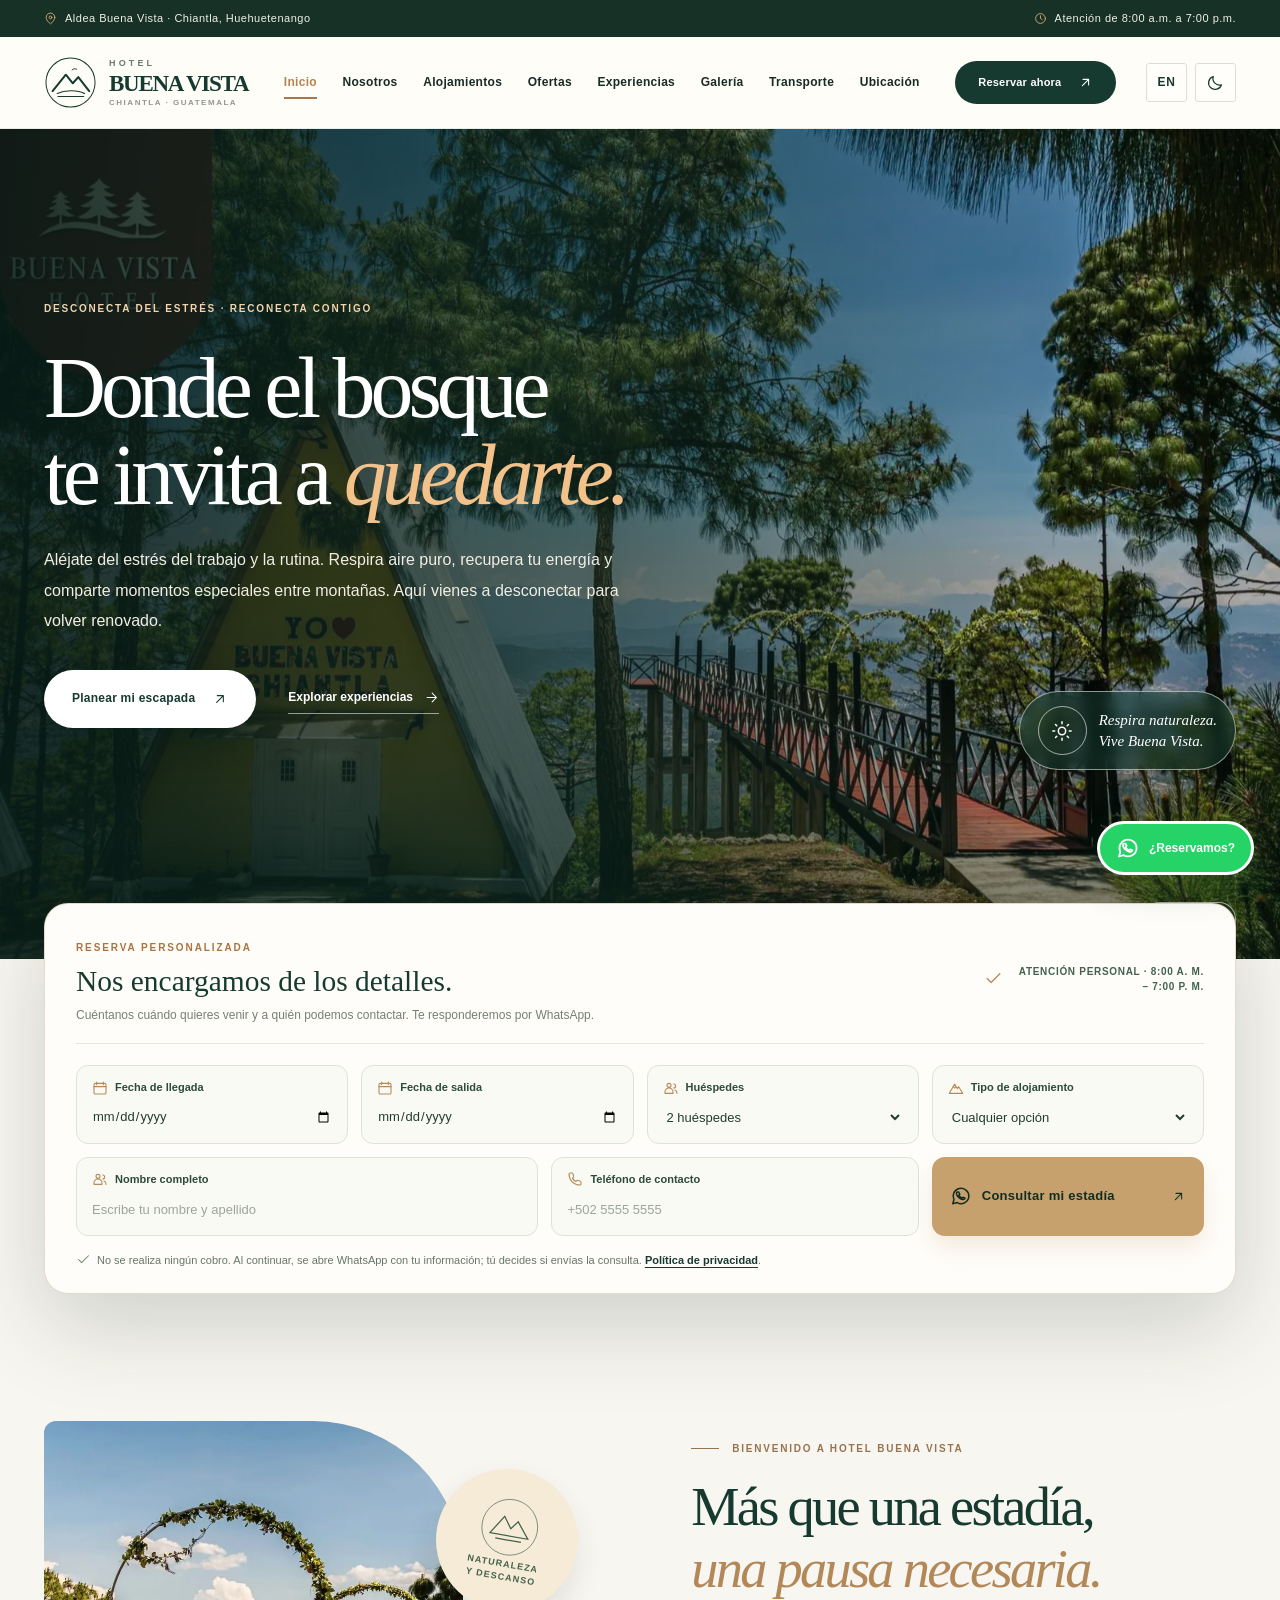
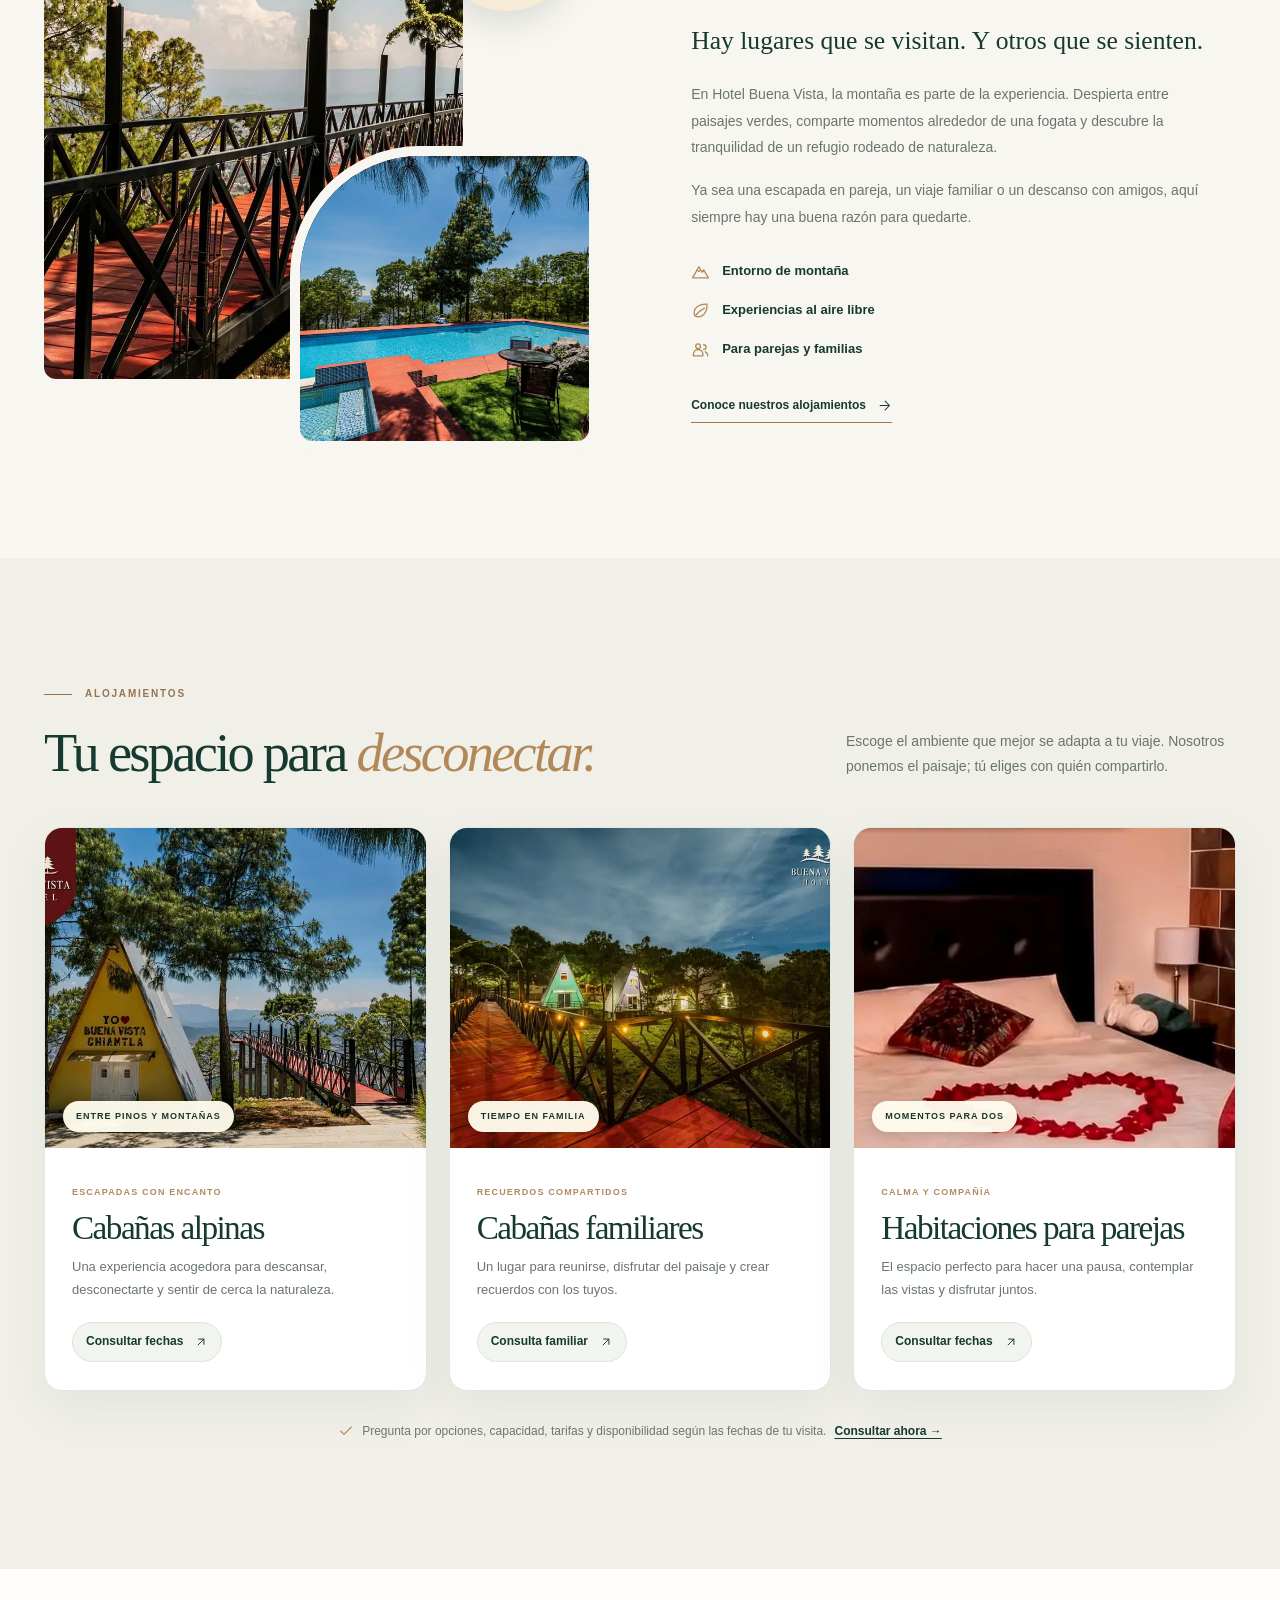
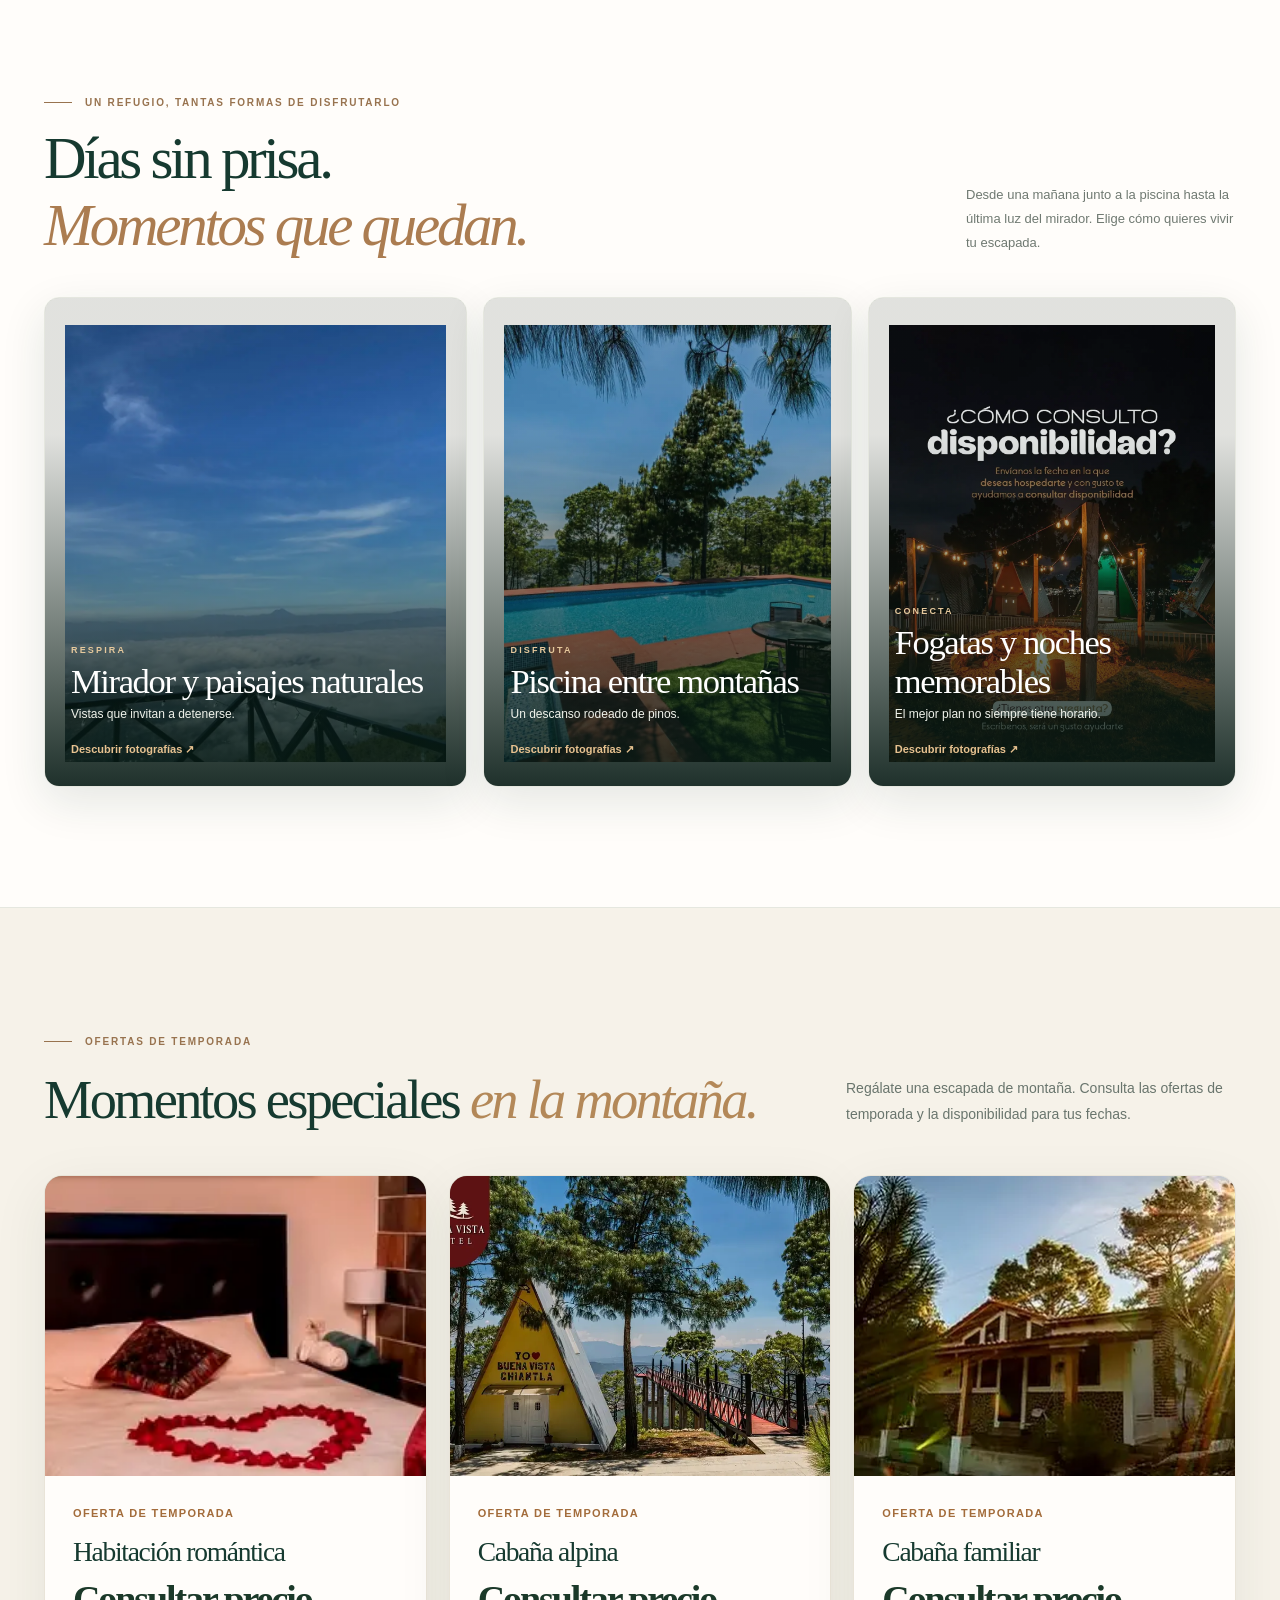
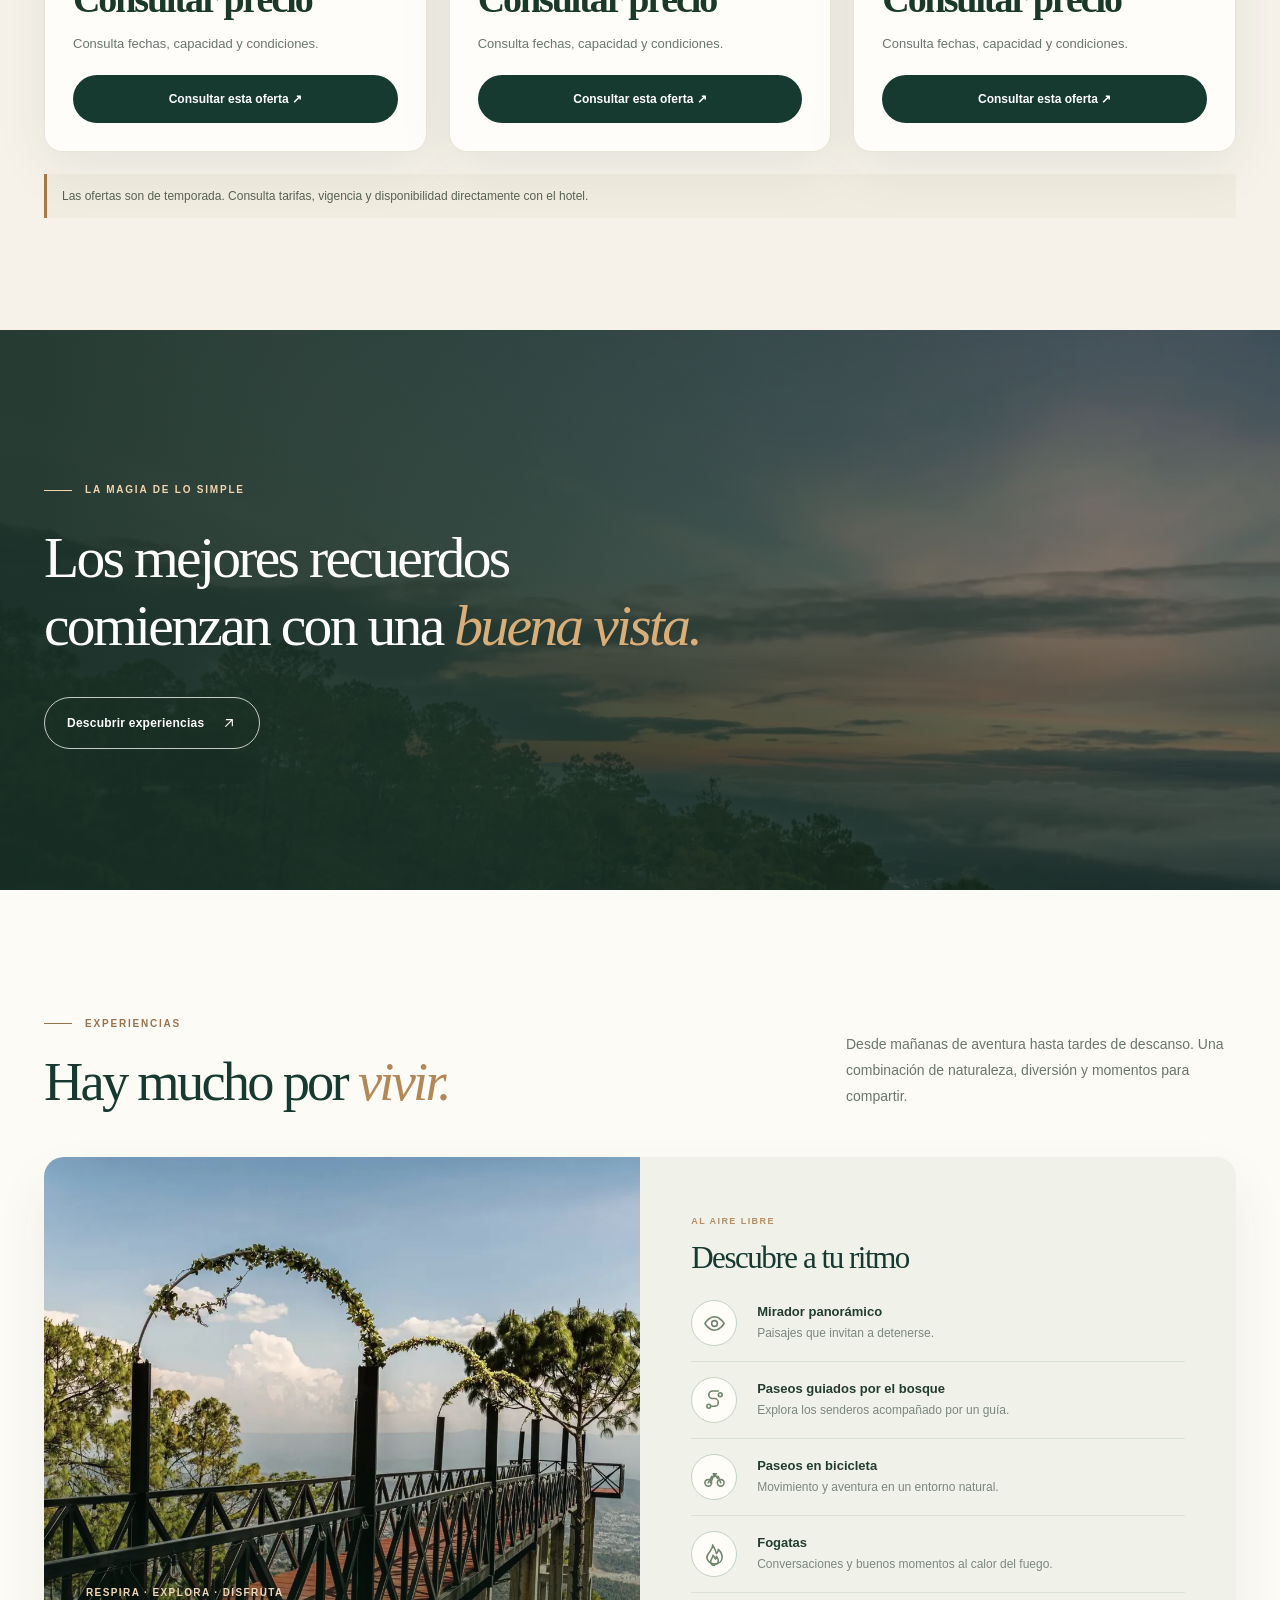
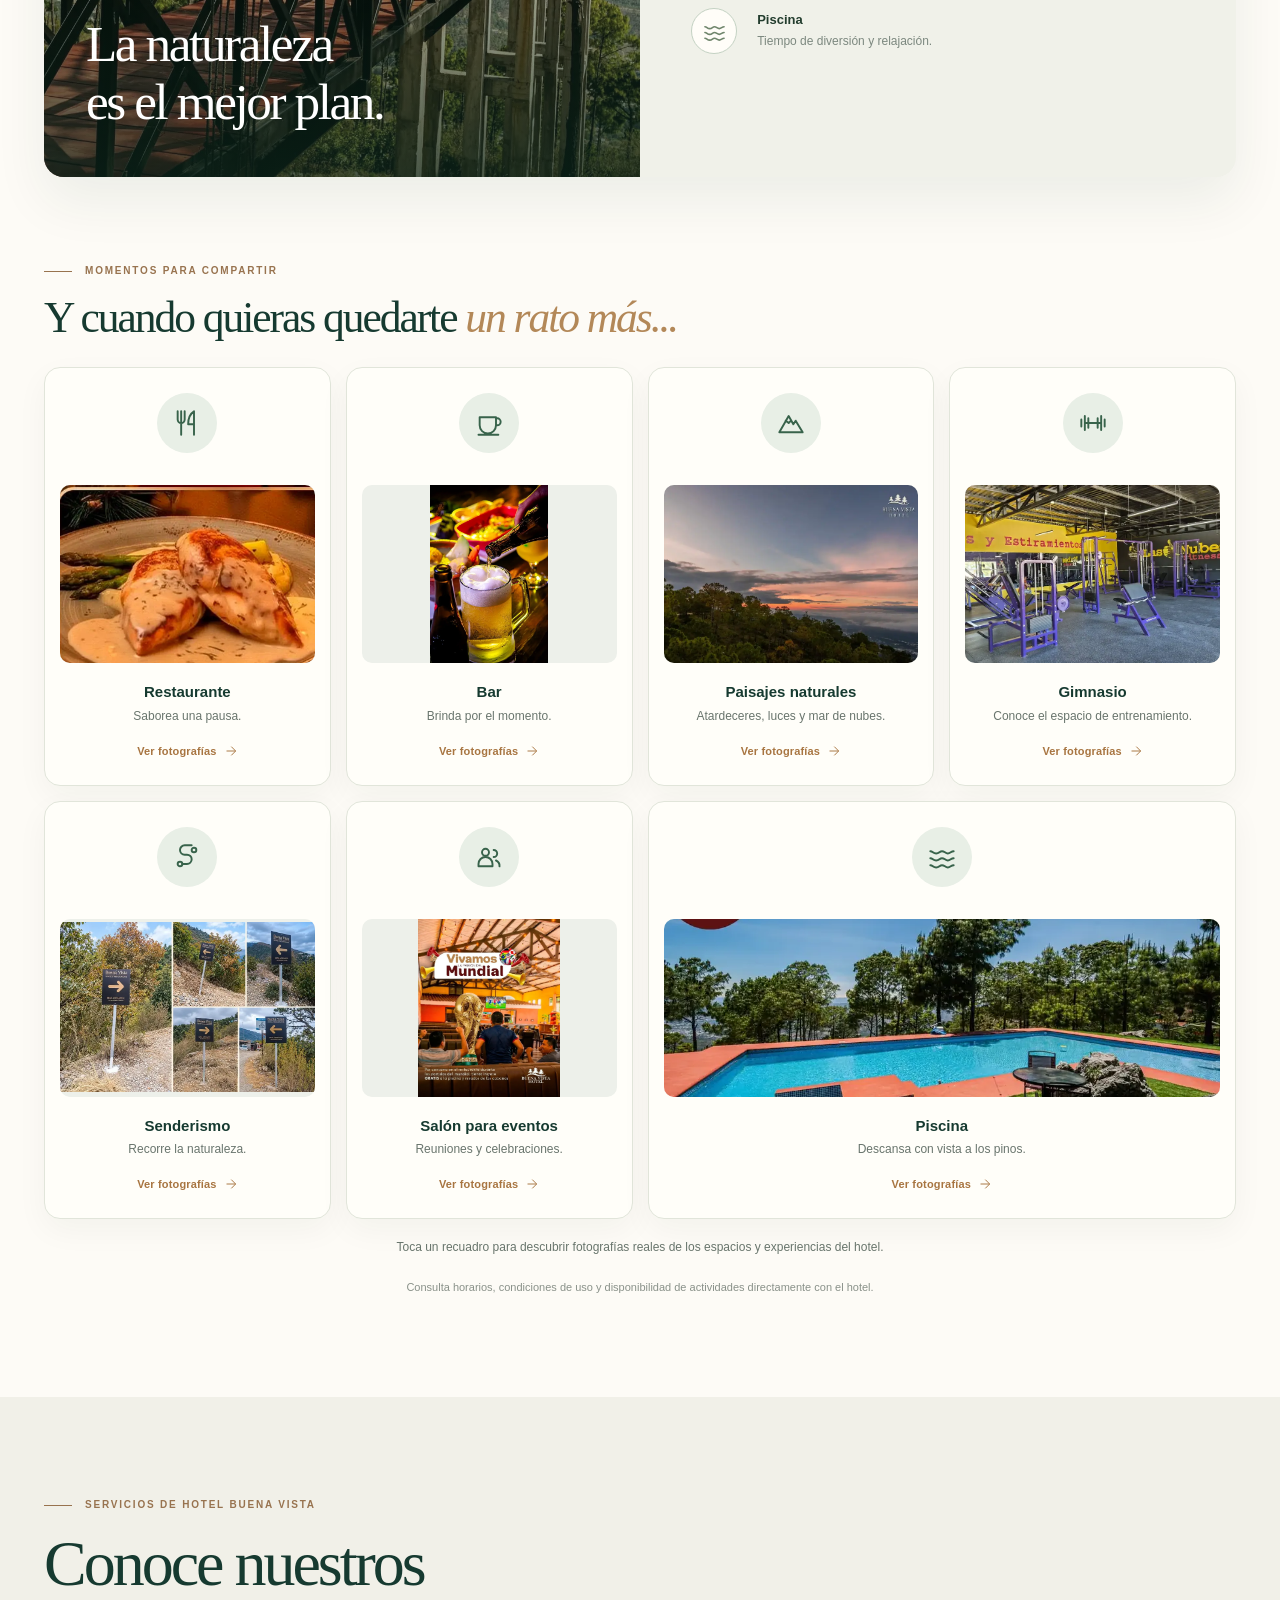
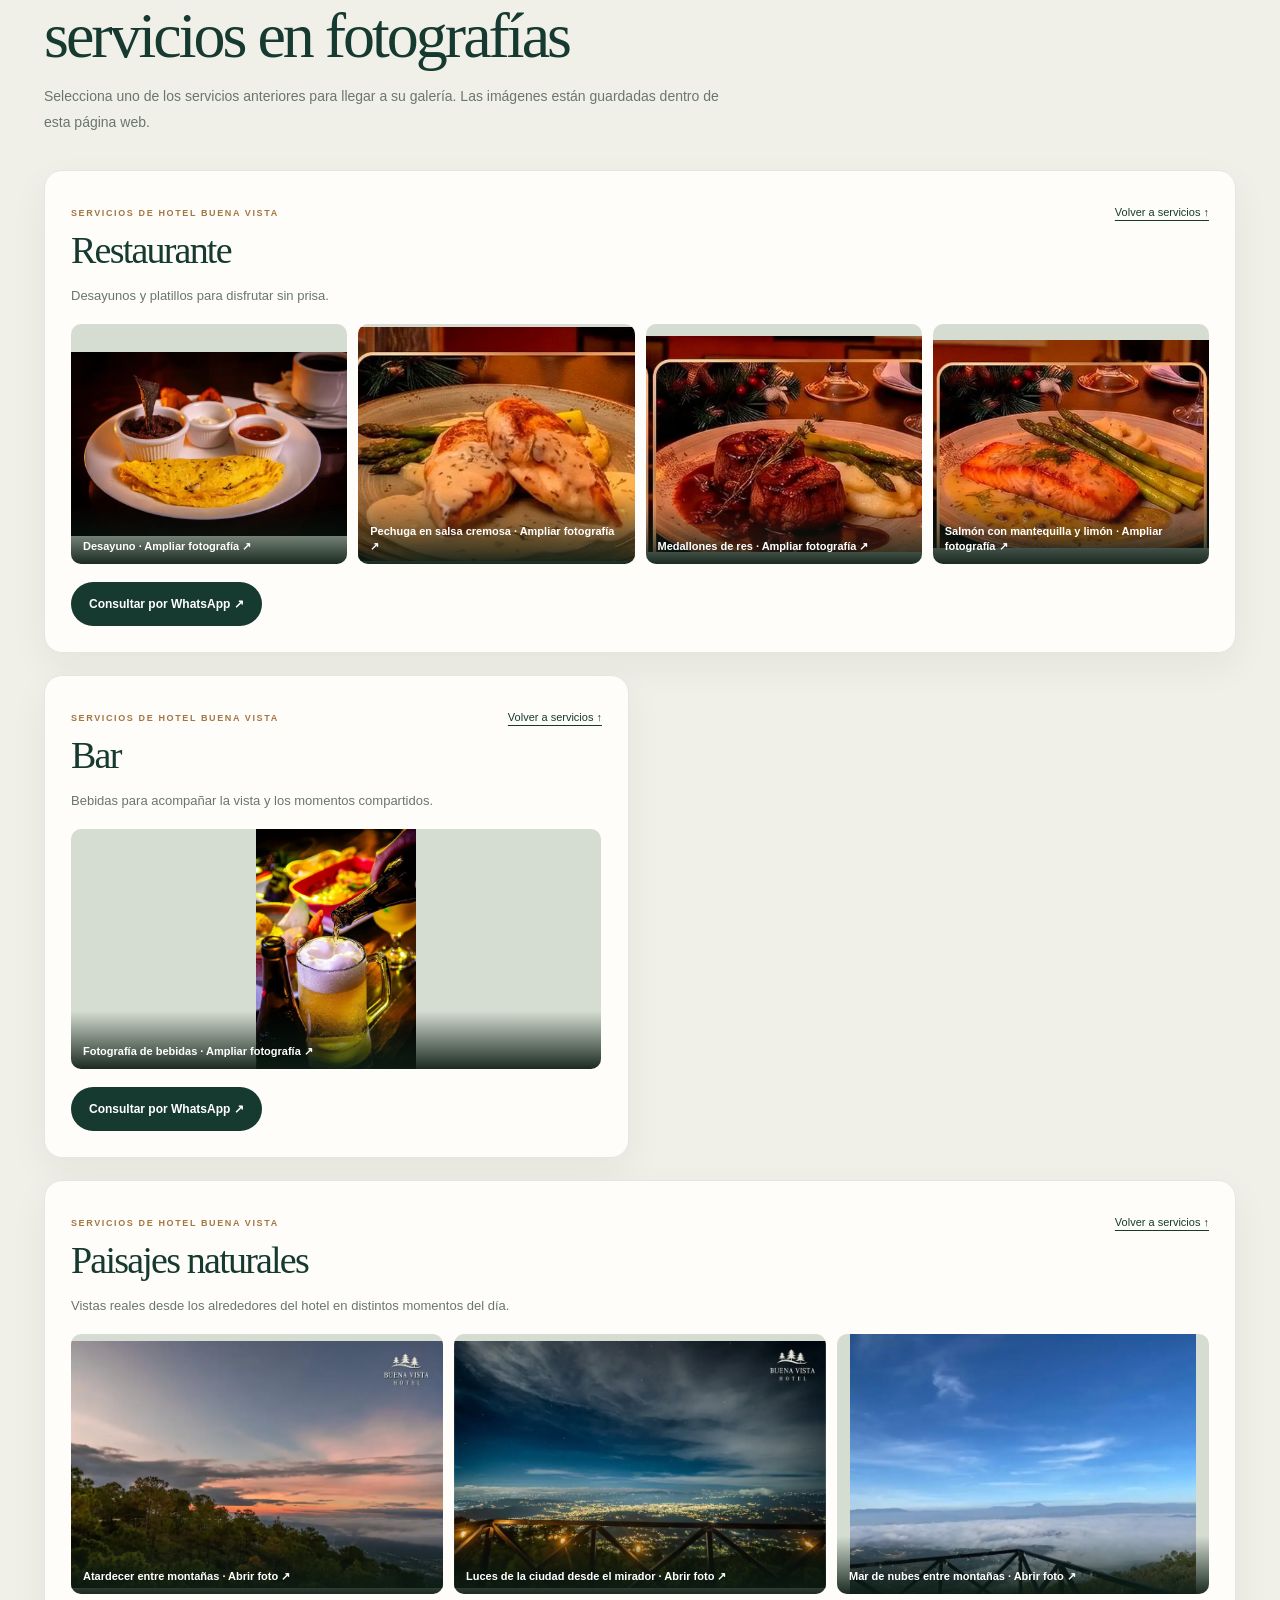
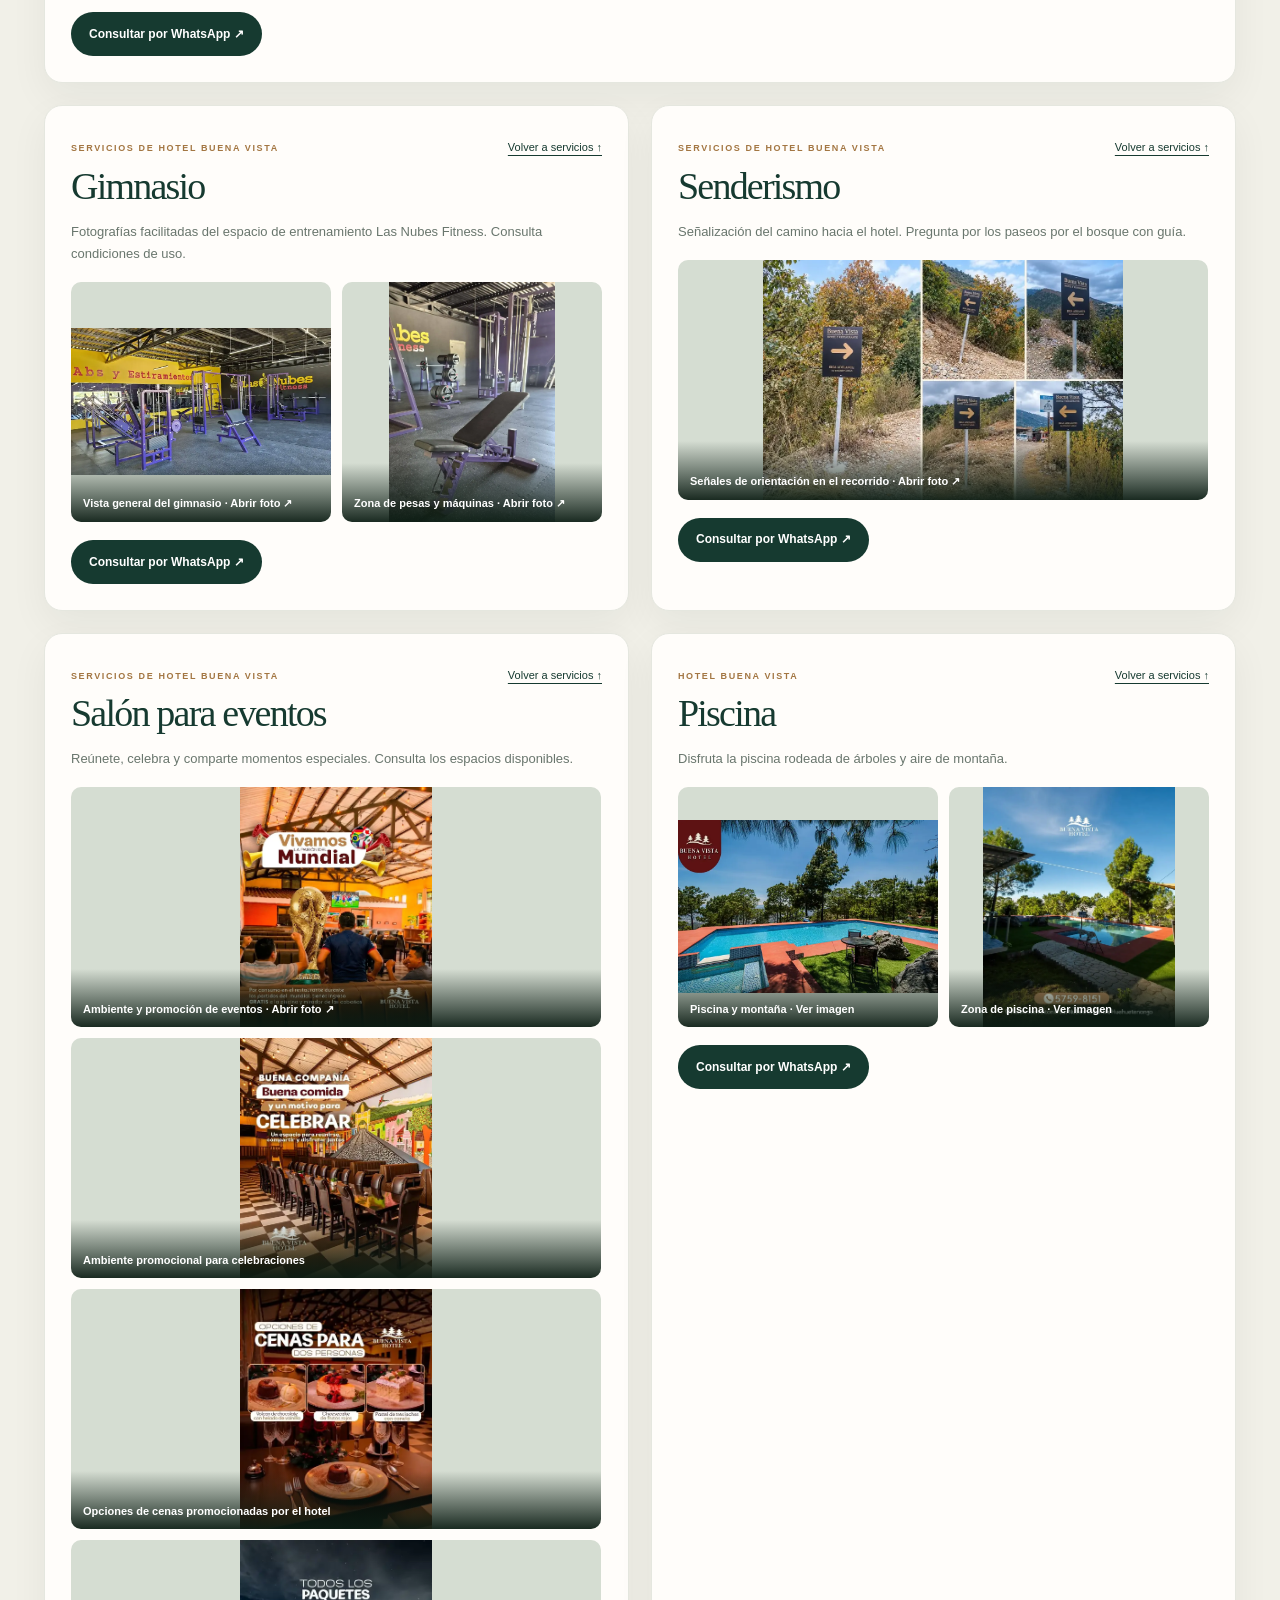
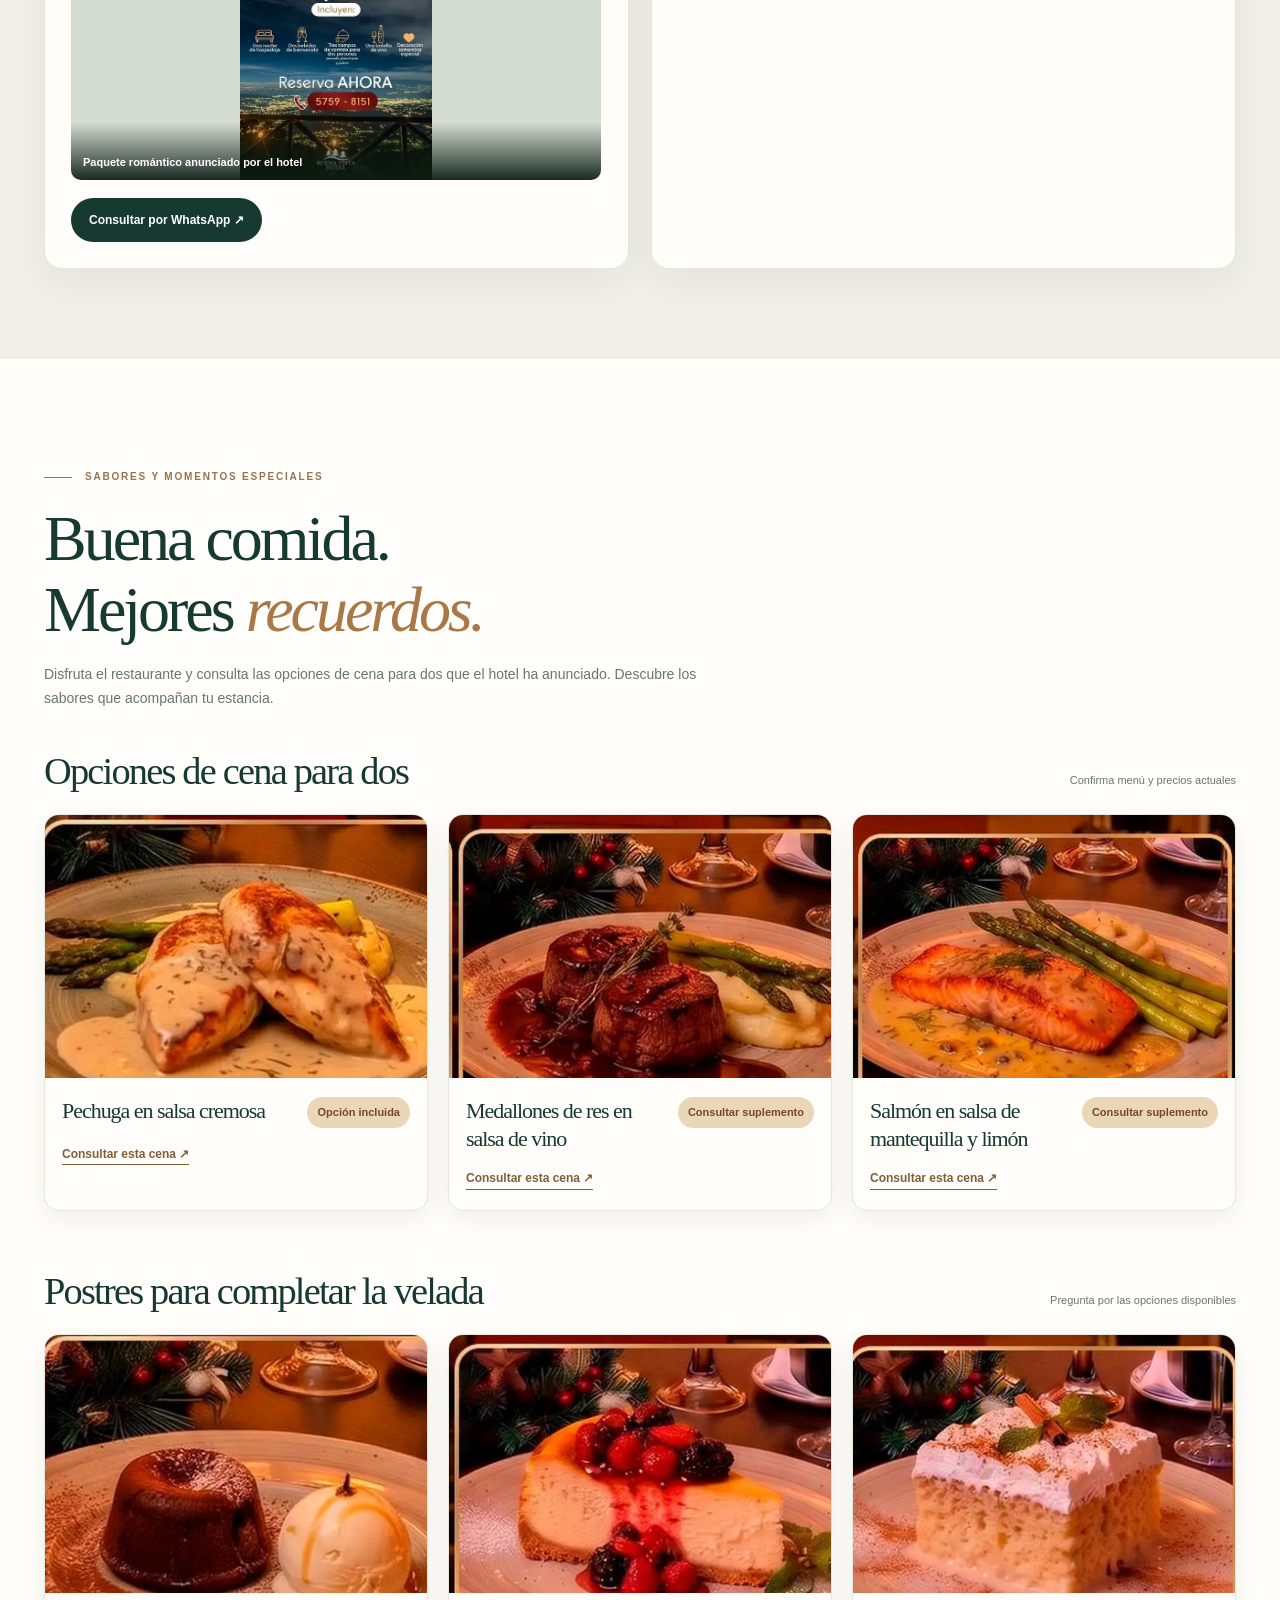
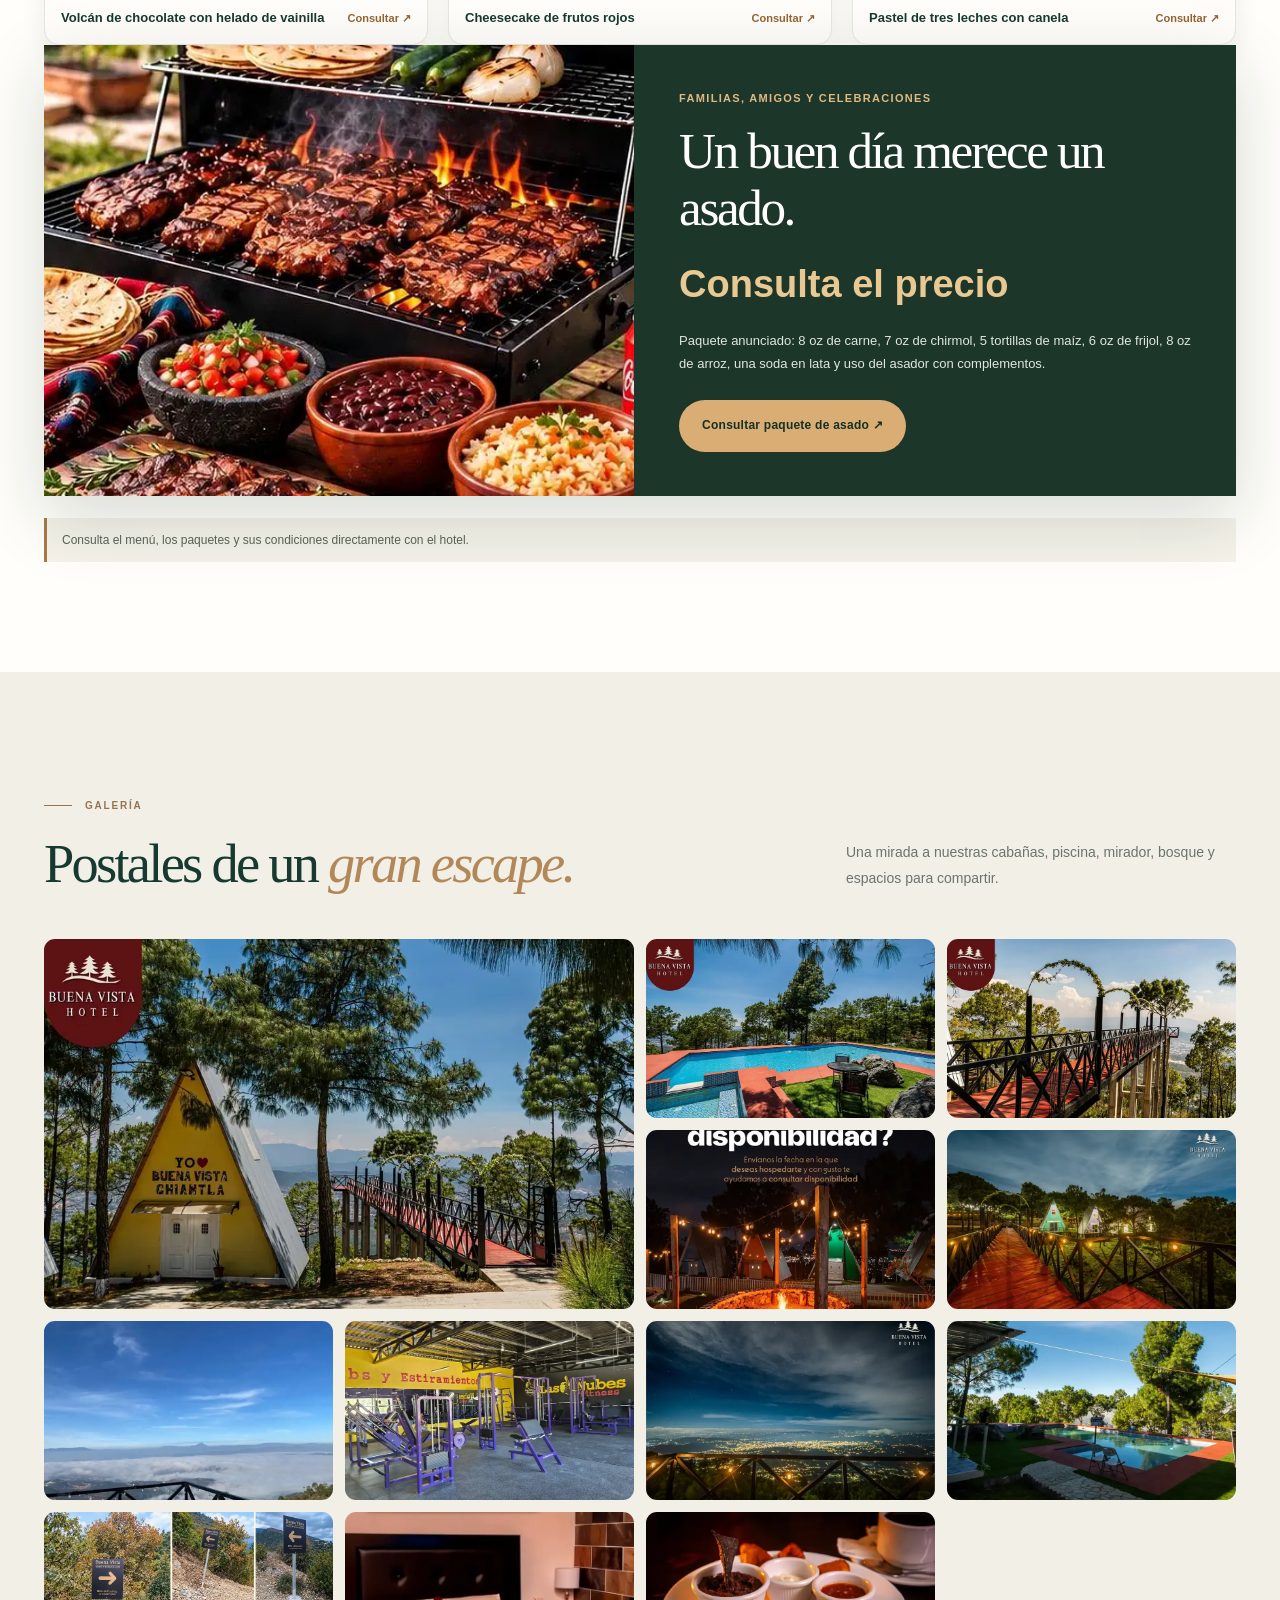
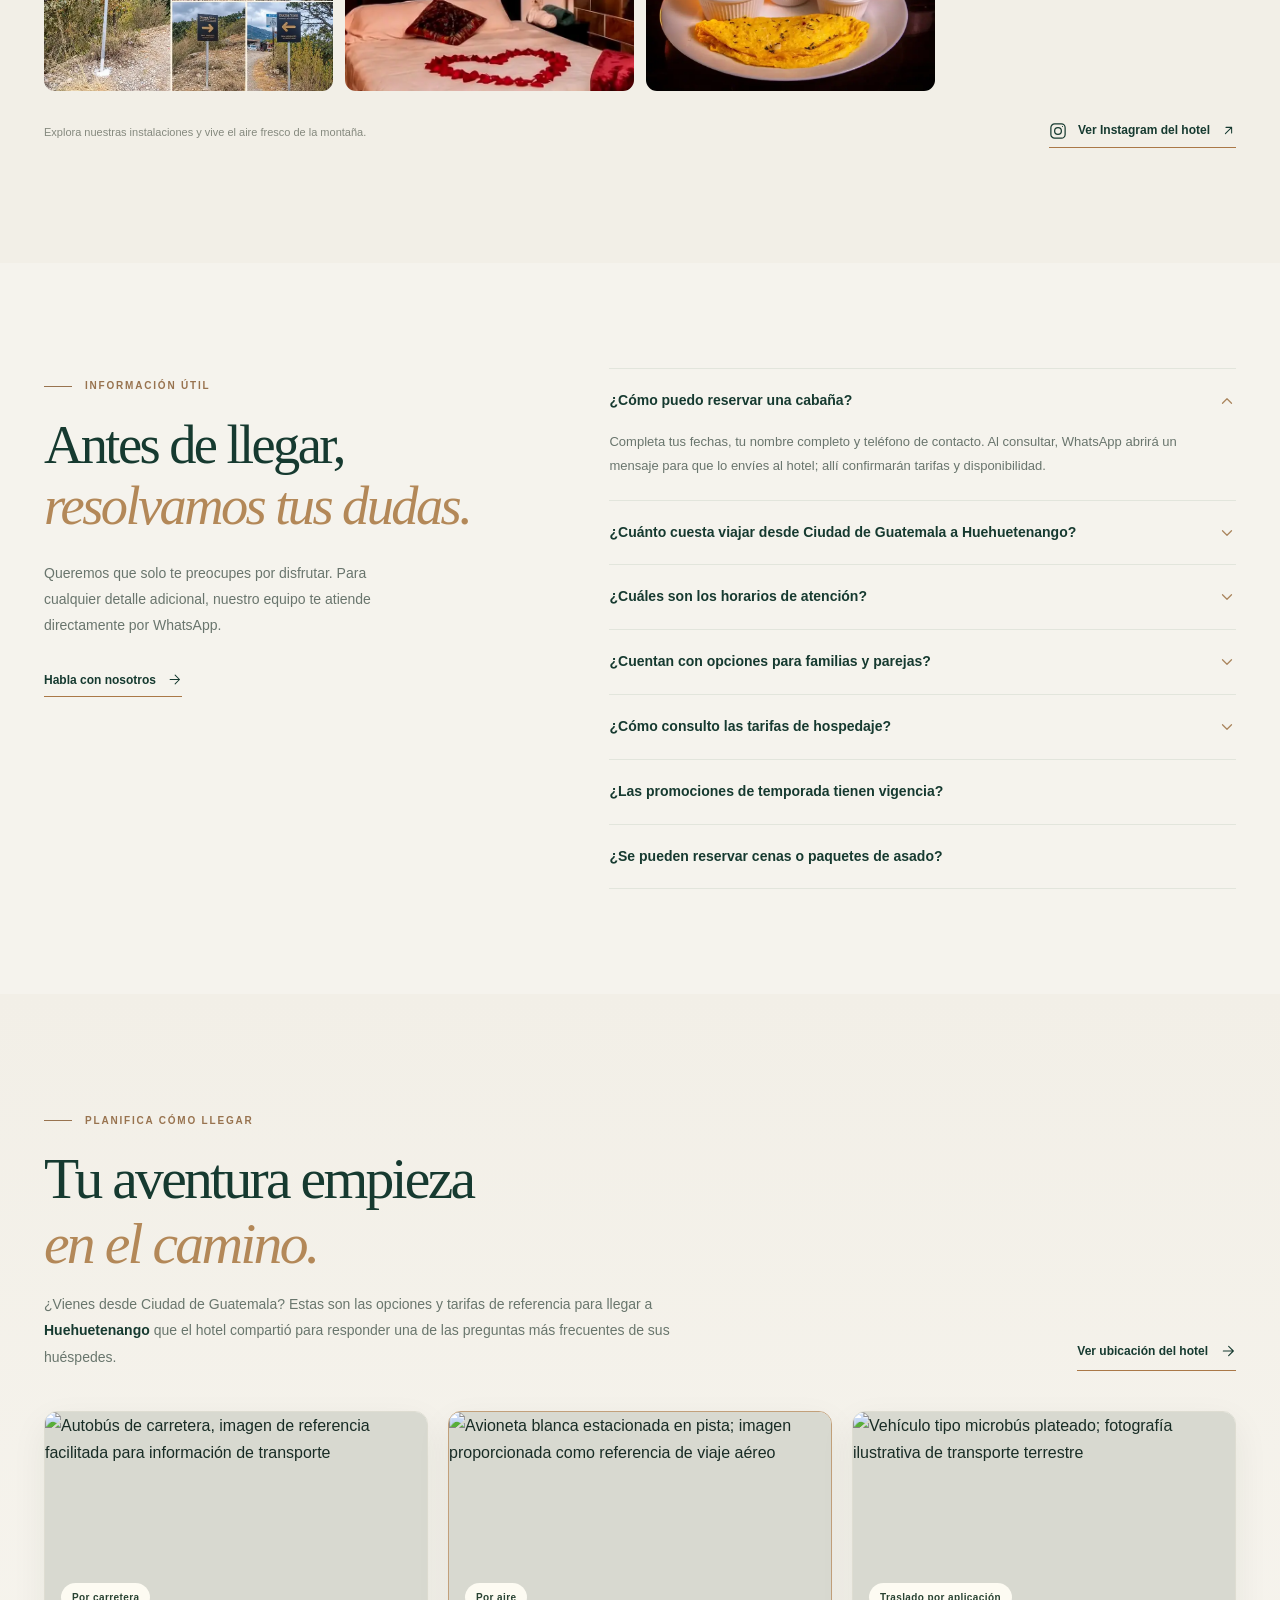
==== commit 126b6028: "Add files via upload" ====
--- a/index.html
+++ b/index.html
@@ -8,7 +8,7 @@
 <link href="assets/icons/favicon.svg" rel="icon" type="image/svg+xml"/>
 <link href="assets/icons/apple-touch-icon.png" rel="apple-touch-icon"/>
 <link as="image" fetchpriority="high" href="assets/img/cabana-alpina-exterior-real.webp" rel="preload"/>
-<link href="styles.css?v=20261109-premium-v5" rel="stylesheet"/>
+<link href="styles.css?v=20261109-transport-v6" rel="stylesheet"/>
 <title>Hotel Buena Vista | Cabañas en Chiantla, Huehuetenango</title>
 <meta content="Hotel Buena Vista en Chiantla, Huehuetenango. Cabañas alpinas, habitaciones para parejas, piscina, mirador y restaurante. Consulta disponibilidad por WhatsApp con tus fechas y datos de contacto." name="description"/><meta content="index,follow,max-image-preview:large" name="robots"/><meta content="light dark" name="color-scheme"/><meta content="website" property="og:type"/><meta content="Hotel Buena Vista" property="og:site_name"/><meta content="es_GT" property="og:locale"/><meta content="Hotel Buena Vista | Cabañas en Chiantla, Huehuetenango" property="og:title"/><meta content="Hotel Buena Vista en Chiantla, Huehuetenango. Cabañas alpinas, habitaciones para parejas, piscina, mirador y restaurante. Consulta disponibilidad por WhatsApp con tus fechas y datos de contacto." property="og:description"/><meta content="https://hotelbuenavista.online/" property="og:url"/><meta content="https://hotelbuenavista.online/assets/img/og-buena-vista-es.jpg" property="og:image"/><meta content="https://hotelbuenavista.online/assets/img/og-buena-vista-es.jpg" property="og:image:secure_url"/><meta content="1200" property="og:image:width"/><meta content="630" property="og:image:height"/><meta content="image/jpeg" property="og:image:type"/><meta content="Hotel Buena Vista - escapada de montaña en Chiantla" property="og:image:alt"/><meta content="summary_large_image" name="twitter:card"/><meta content="https://hotelbuenavista.online/assets/img/og-buena-vista-es.jpg" name="twitter:image"/><meta content="Hotel Buena Vista | Cabañas en Chiantla, Huehuetenango" name="twitter:title"/><meta content="Hotel Buena Vista en Chiantla, Huehuetenango: cabañas alpinas, habitaciones románticas, mirador, restaurante, cenas y asados. Consulta por WhatsApp." name="twitter:description"/><link href="https://hotelbuenavista.online/" rel="canonical"/><link href="https://hotelbuenavista.online/" hreflang="es-GT" rel="alternate"/><link href="https://hotelbuenavista.online/en/" hreflang="en" rel="alternate"/><link href="https://hotelbuenavista.online/" hreflang="x-default" rel="alternate"/><script type="application/ld+json">{"@context":"https://schema.org","@graph":[{"@type":"Hotel","@id":"https://hotelbuenavista.online/#hotel","name":"Hotel Buena Vista","description":"Hotel Buena Vista en Chiantla, Huehuetenango: cabañas alpinas, habitaciones románticas, mirador, restaurante, cenas y asados. Consulta por WhatsApp.","telephone":"+50257598151","email":"Hotelbuenavista502@gmail.com","image":["https://hotelbuenavista.online/assets/img/og-buena-vista-es.jpg"],"address":{"@type":"PostalAddress","streetAddress":"Cantón Buena Vista, Aldea San Antonio las Nubes","addressLocality":"Chiantla","addressRegion":"Huehuetenango","postalCode":"13001","addressCountry":"GT"},"hasMap":"https://www.google.com/maps/search/?api=1&query=Hotel%20y%20Restaurante%20Buena%20Vista%2C%20Chiantla%2C%20Huehuetenango%2C%20Guatemala&query_place_id=ChIJzRrWXWcVjIURyS6rai3AE9U","sameAs":["https://www.instagram.com/buenavistahotelgt/","https://www.facebook.com/hotelyrestaurantebuenavista/?locale=es_LA"],"availableLanguage":["es","en"],"amenityFeature":[{"@type":"LocationFeatureSpecification","name":"Alpine cabins","value":true},{"@type":"LocationFeatureSpecification","name":"Family cabins","value":true},{"@type":"LocationFeatureSpecification","name":"Couples rooms","value":true},{"@type":"LocationFeatureSpecification","name":"Swimming pool","value":true},{"@type":"LocationFeatureSpecification","name":"Scenic lookout","value":true},{"@type":"LocationFeatureSpecification","name":"Restaurant","value":true},{"@type":"LocationFeatureSpecification","name":"Bar","value":true},{"@type":"LocationFeatureSpecification","name":"Guided forest walks","value":true},{"@type":"LocationFeatureSpecification","name":"Bicycle rides","value":true},{"@type":"LocationFeatureSpecification","name":"Campfires","value":true},{"@type":"LocationFeatureSpecification","name":"Pool table","value":true},{"@type":"LocationFeatureSpecification","name":"Gym","value":true},{"@type":"LocationFeatureSpecification","name":"Soccer field","value":true},{"@type":"LocationFeatureSpecification","name":"Dinner options","value":true},{"@type":"LocationFeatureSpecification","name":"BBQ package","value":true},{"@type":"LocationFeatureSpecification","name":"Event space","value":true}],"potentialAction":{"@type":"CommunicateAction","name":"Consultar disponibilidad","target":"https://wa.me/50257598151"},"openingHoursSpecification":{"@type":"OpeningHoursSpecification","opens":"08:00","closes":"19:00"}},{"@type":"WebSite","name":"Hotel Buena Vista","url":"https://hotelbuenavista.online/"},{"@type":"WebPage","name":"Hotel Buena Vista | Cabañas en Chiantla, Huehuetenango","url":"https://hotelbuenavista.online/","description":"Hotel Buena Vista en Chiantla, Huehuetenango: cabañas alpinas y familiares, piscina, senderos, mirador panorámico y restaurante. Consulta disponibilidad por WhatsApp.","inLanguage":"es-GT","about":{"@id":"https://hotelbuenavista.online/#hotel"}}]}</script></head>
 <body class="premium-site" data-assets="assets/img/">
@@ -60,6 +60,7 @@
 <a href="#alojamientos">Alojamientos</a><a href="#promociones">Ofertas</a>
 <a href="#experiencias">Experiencias</a>
 <a href="#galeria">Galería</a>
+<a href="#transporte">Transporte</a>
 <a href="#ubicacion">Ubicación</a>
 <a class="nav-mobile-cta" href="https://wa.me/50257598151?text=Hola%2C%20me%20gustar%C3%ADa%20consultar%20una%20reservaci%C3%B3n%20en%20Hotel%20Buena%20Vista." rel="noopener noreferrer" target="_blank">Reservar por WhatsApp</a>
 </nav>
@@ -175,17 +176,65 @@
 </div>
 </section>
 <section class="section faq-section"><div class="container faq-grid"><div class="reveal"><span class="eyebrow"><span class="eyebrow-line"></span> INFORMACIÓN ÚTIL</span><h2>Antes de llegar,<br/><em>resolvamos tus dudas.</em></h2><p>Queremos que solo te preocupes por disfrutar. Para cualquier detalle adicional, nuestro equipo te atiende directamente por WhatsApp.</p><a class="text-link" href="https://wa.me/50257598151?text=Hola%2C%20tengo%20una%20consulta%20sobre%20Hotel%20Buena%20Vista." rel="noopener noreferrer" target="_blank">Habla con nosotros <svg class="icon"><use href="#i-arrow"></use></svg></a></div><div class="faq-list reveal">
-<details open=""><summary>¿Cómo puedo reservar una cabaña? <svg class="icon"><use href="#i-chevron"></use></svg></summary><p>Completa tus fechas, tu nombre completo y teléfono de contacto. Al consultar, WhatsApp abrirá un mensaje para que lo envíes al hotel; allí confirmarán tarifas y disponibilidad.</p></details>
+<details open=""><summary>¿Cómo puedo reservar una cabaña? <svg class="icon"><use href="#i-chevron"></use></svg></summary><p>Completa tus fechas, tu nombre completo y teléfono de contacto. Al consultar, WhatsApp abrirá un mensaje para que lo envíes al hotel; allí confirmarán tarifas y disponibilidad.</p></details><details><summary>¿Cuánto cuesta viajar desde Ciudad de Guatemala a Huehuetenango? <svg class="icon"><use href="#i-chevron"></use></svg></summary><p>Las tarifas de referencia compartidas por el hotel son bus exprés Q145 solo ida o Q285 ida y vuelta; avioneta Q995 solo ida o Q1,800 ida y vuelta; y Uber Q3,200 con condiciones del recorrido por confirmar. Los precios pueden cambiar y el último tramo hasta Chiantla podría cobrarse aparte. <a href="#transporte">Ver opciones de transporte</a>.</p></details>
 <details><summary>¿Cuáles son los horarios de atención? <svg class="icon"><use href="#i-chevron"></use></svg></summary><p>Nuestro horario de atención es de 8:00 a.m. a 7:00 p.m. Consulta directamente los horarios de ingreso y salida de tu alojamiento.</p></details>
 <details><summary>¿Cuentan con opciones para familias y parejas? <svg class="icon"><use href="#i-chevron"></use></svg></summary><p>Sí. Ofrecemos cabañas alpinas, cabañas familiares y habitaciones para parejas. Consulta la capacidad y características de cada opción antes de reservar.</p></details>
 <details><summary>¿Cómo consulto las tarifas de hospedaje? <svg class="icon"><use href="#i-chevron"></use></svg></summary><p>Las tarifas y la disponibilidad se confirman directamente con el hotel. Indícanos las fechas, el número de huéspedes y el tipo de alojamiento que buscas.</p></details>
 <details><summary>¿Las promociones de temporada tienen vigencia?</summary><p>Sí, pueden cambiar según la fecha. Consulta por WhatsApp el precio y las condiciones vigentes.</p></details><details><summary>¿Se pueden reservar cenas o paquetes de asado?</summary><p>Consulta directamente las inclusiones, precios y condiciones vigentes.</p></details></div></div></section>
+
+<section class="section transport-section" id="transporte" aria-labelledby="transport-heading">
+  <div class="container">
+    <div class="transport-intro reveal">
+      <div><span class="eyebrow"><span class="eyebrow-line"></span> PLANIFICA CÓMO LLEGAR</span>
+        <h2 id="transport-heading">Tu aventura empieza <em>en el camino.</em></h2>
+        <p>¿Vienes desde Ciudad de Guatemala? Estas son las opciones y tarifas de referencia para llegar a <strong>Huehuetenango</strong> que el hotel compartió para responder una de las preguntas más frecuentes de sus huéspedes.</p>
+      </div>
+      <a class="transport-intro-link" href="#ubicacion">Ver ubicación del hotel <svg class="icon" aria-hidden="true"><use href="#i-arrow"></use></svg></a>
+    </div>
+    <div class="transport-grid">
+      <article class="transport-card reveal">
+        <div class="transport-media"><img src="assets/img/transporte-bus-expres.webp" alt="Autobús de carretera, imagen de referencia facilitada para información de transporte" loading="lazy" decoding="async" width="840" height="700"/><span class="transport-category">Por carretera</span></div>
+        <div class="transport-body"><div class="transport-icon"><svg class="icon" aria-hidden="true"><use href="#i-route"></use></svg></div>
+          <h3>Bus exprés</h3><p class="transport-subtitle">Ciudad de Guatemala → Huehuetenango</p>
+          <div class="transport-rates"><div><span>Solo ida</span><strong>Q145</strong></div><div><span>Ida y vuelta</span><strong>Q285</strong></div></div>
+          <p class="transport-footnote">Confirma terminal, salidas, cupos y condiciones con el operador.</p>
+          <a class="transport-action" href="https://wa.me/50257598151?text=Hola%2C%20Hotel%20Buena%20Vista.%20Quiero%20informaci%C3%B3n%20sobre%20transporte%20en%20bus%20expr%C3%A9s%20de%20Ciudad%20de%20Guatemala%20a%20Huehuetenango.%20%C2%BFMe%20pueden%20orientar%20con%20horarios%2C%20compra%20de%20boletos%20y%20c%C3%B3mo%20llegar%20despu%C3%A9s%20al%20hotel%3F" target="_blank" rel="noopener noreferrer">Consultar transporte <svg class="icon" aria-hidden="true"><use href="#i-arrow-up"></use></svg></a>
+        </div>
+      </article>
+      <article class="transport-card transport-card-featured reveal">
+        <div class="transport-media"><img src="assets/img/transporte-avioneta-pista.webp" alt="Avioneta blanca estacionada en pista; imagen proporcionada como referencia de viaje aéreo" loading="lazy" decoding="async" width="1125" height="656"/><span class="transport-category">Por aire</span></div>
+        <div class="transport-body"><div class="transport-icon"><svg class="icon" aria-hidden="true"><use href="#i-sun"></use></svg></div>
+          <h3>Avioneta</h3><p class="transport-subtitle">Una alternativa aérea para tu viaje</p>
+          <div class="transport-rates"><div><span>Solo ida</span><strong>Q995</strong></div><div><span>Ida y vuelta</span><strong>Q1,800</strong></div></div>
+          <p class="transport-footnote">Operación, horarios, ruta y asientos sujetos a confirmación.</p>
+          <a class="transport-action" href="https://wa.me/50257598151?text=Hola%2C%20Hotel%20Buena%20Vista.%20Me%20interesa%20el%20viaje%20en%20avioneta%20a%20Huehuetenango.%20%C2%BFMe%20pueden%20indicar%20c%C3%B3mo%20consultar%20vuelos%2C%20disponibilidad%2C%20horarios%20y%20tarifas%20actualizadas%3F" target="_blank" rel="noopener noreferrer">Consultar vuelos <svg class="icon" aria-hidden="true"><use href="#i-arrow-up"></use></svg></a>
+        </div>
+      </article>
+      <article class="transport-card reveal">
+        <div class="transport-media"><img src="assets/img/transporte-privado-minibus.webp" alt="Vehículo tipo microbús plateado; fotografía ilustrativa de transporte terrestre" loading="lazy" decoding="async" width="1046" height="665"/><span class="transport-category">Traslado por aplicación</span></div>
+        <div class="transport-body"><div class="transport-icon"><svg class="icon" aria-hidden="true"><use href="#i-location"></use></svg></div>
+          <h3>Uber</h3><p class="transport-subtitle">Opción de transporte solicitada por huéspedes</p>
+          <div class="transport-rate-single"><span>Tarifa informada</span><strong>Q3,200</strong><small>Confirmar recorrido y si corresponde a un solo trayecto</small></div>
+          <p class="transport-footnote">El vehículo de la foto es ilustrativo, no una unidad Uber confirmada.</p>
+          <a class="transport-action" href="https://wa.me/50257598151?text=Hola%2C%20Hotel%20Buena%20Vista.%20Deseo%20consultar%20la%20opci%C3%B3n%20de%20Uber%20o%20traslado%20por%20aplicaci%C3%B3n%20desde%20Ciudad%20de%20Guatemala%20a%20Huehuetenango%2C%20anunciada%20como%20referencia%20en%20Q3%2C200.%20%C2%BFQu%C3%A9%20cubre%20la%20tarifa%20y%20c%C3%B3mo%20se%20coordina%3F" target="_blank" rel="noopener noreferrer">Consultar traslado <svg class="icon" aria-hidden="true"><use href="#i-arrow-up"></use></svg></a>
+        </div>
+      </article>
+    </div>
+    <div class="transport-bottom reveal">
+      <div class="transport-extra-photo"><img src="assets/img/transporte-avioneta-vuelo.webp" loading="lazy" decoding="async" alt="Avioneta en el aeródromo, segunda fotografía de referencia" width="299" height="168"/></div>
+      <div><strong>¿Cómo llego finalmente a Hotel Buena Vista?</strong><p>Estas tarifas corresponden al recorrido indicado hacia Huehuetenango, no necesariamente hasta las instalaciones del hotel en Chiantla. Consulta el transporte para el último tramo antes de viajar.</p></div>
+      <a href="https://wa.me/50257598151?text=Hola%2C%20Hotel%20Buena%20Vista.%20Viajo%20desde%20Ciudad%20de%20Guatemala%20y%20quiero%20llegar%20a%20sus%20instalaciones%20en%20Chiantla.%20%C2%BFMe%20orientan%20con%20el%20%C3%BAltimo%20tramo%20desde%20Huehuetenango%3F" target="_blank" rel="noopener noreferrer">Pedir orientación <svg class="icon" aria-hidden="true"><use href="#i-arrow-up"></use></svg></a>
+    </div>
+    <p class="transport-disclaimer">Tarifas en quetzales comunicadas por el hotel como referencia, no cotizaciones vinculantes. Pueden variar por temporada, disponibilidad y proveedor. El hotel debe confirmar si gestiona o no las reservas de transporte. Fotografías de referencia; no garantizan vehículos ni operadores específicos.</p>
+  </div>
+</section>
+
 <section class="section location-section" id="ubicacion"><div class="container"><div class="section-top location-top reveal"><div><span class="eyebrow"><span class="eyebrow-line"></span> ENCUÉNTRANOS</span><h2>Tu refugio está en <em>Chiantla.</em></h2></div><p>Nos encontramos en las montañas de Huehuetenango, en un entorno natural ideal para desconectarte de la rutina.</p></div><div class="location-grid"><div class="contact-card reveal"><span class="mini-label">TE ESPERAMOS</span><h3>Hotel Buena Vista</h3><p class="contact-intro">La próxima historia que quieras recordar empieza con una visita.</p><div class="contact-row"><span><svg class="icon"><use href="#i-location"></use></svg></span><div><small>UBICACIÓN</small><strong>Cantón Buena Vista, Aldea San Antonio las Nubes, Chiantla, Huehuetenango</strong></div></div><div class="contact-row"><span><svg class="icon"><use href="#i-clock"></use></svg></span><div><small>ATENCIÓN AL CLIENTE</small><strong>8:00 a.m. – 7:00 p.m.</strong></div></div><div class="contact-row"><span><svg class="icon"><use href="#i-phone"></use></svg></span><div><small>TELÉFONO Y WHATSAPP</small><a href="tel:+50257598151">+502 5759-8151</a></div></div><div class="contact-row"><span><svg class="icon"><use href="#i-mail"></use></svg></span><div><small>CORREO ELECTRÓNICO</small><a class="email-address" href="mailto:Hotelbuenavista502@gmail.com">Hotelbuenavista502@gmail.com</a></div></div><div class="contact-actions"><a class="btn btn-dark" href="https://www.google.com/maps/search/?api=1&amp;query=Hotel%20y%20Restaurante%20Buena%20Vista%2C%20Chiantla%2C%20Huehuetenango%2C%20Guatemala&amp;query_place_id=ChIJzRrWXWcVjIURyS6rai3AE9U" rel="noopener noreferrer" target="_blank">Cómo llegar <svg class="icon"><use href="#i-arrow-up"></use></svg></a><a class="text-link" href="https://wa.me/50257598151?text=Hola%2C%20quiero%20saber%20c%C3%B3mo%20llegar%20al%20Hotel%20Buena%20Vista." rel="noopener noreferrer" target="_blank">Pedir indicaciones <svg class="icon"><use href="#i-arrow"></use></svg></a></div></div><div class="map-frame reveal"><iframe allowfullscreen="" loading="lazy" referrerpolicy="no-referrer-when-downgrade" src="https://maps.google.com/maps?q=Hotel%20y%20Restaurante%20Buena%20Vista%20San%20Antonio%20las%20Nubes%20Chiantla&amp;output=embed" title="Mapa de ubicación de Hotel Buena Vista en Chiantla, Huehuetenango"></iframe><a class="map-overlay-link" href="https://www.google.com/maps/search/?api=1&amp;query=Hotel%20y%20Restaurante%20Buena%20Vista%2C%20Chiantla%2C%20Huehuetenango%2C%20Guatemala&amp;query_place_id=ChIJzRrWXWcVjIURyS6rai3AE9U" rel="noopener noreferrer" target="_blank"><svg class="icon"><use href="#i-location"></use></svg> Abrir en Google Maps <svg class="icon"><use href="#i-arrow-up"></use></svg></a></div></div></div></section>
 <section class="final-cta"><div class="container final-cta-inner reveal"><div><span class="eyebrow eyebrow-light"><span class="eyebrow-line"></span> TU MOMENTO TE ESPERA</span><h2>Haz espacio para<br/><em>algo inolvidable.</em></h2><p>Montañas, aire fresco y días sin prisa. ¿Nos vemos en Buena Vista?</p></div><a class="btn btn-light" href="https://wa.me/50257598151?text=Hola%2C%20me%20gustar%C3%ADa%20reservar%20una%20estad%C3%ADa%20en%20Hotel%20Buena%20Vista." rel="noopener noreferrer" target="_blank">Quiero reservar <svg class="icon"><use href="#i-arrow-up"></use></svg></a></div></section>
 </main>
-<footer class="site-footer"><div class="container footer-main"><div class="footer-about"><a aria-label="Hotel Buena Vista, regresar al inicio" class="brand brand-footer" href="#inicio"><span class="brand-symbol"><svg aria-hidden="true" viewbox="0 0 68 68"><circle cx="34" cy="34" fill="none" r="31.5" stroke="currentColor" stroke-width="1.3"></circle><path d="M11 45 28 24l9 11 7-8 14 18" fill="none" stroke="currentColor" stroke-linecap="round" stroke-linejoin="round" stroke-width="2.6"></path><path d="M17 48c9-4 25-5 35 0M18 52h33" fill="none" stroke="currentColor" stroke-linecap="round" stroke-width="1.5"></path></svg></span><span class="brand-name"><small>HOTEL</small><strong>BUENA VISTA</strong><em>CHIANTLA · GUATEMALA</em></span></a><p>Entre montañas y naturaleza, siempre hay un buen motivo para quedarse.</p><a aria-label="Visitar Instagram" class="footer-social" href="https://www.instagram.com/buenavistahotelgt/" rel="noopener noreferrer" target="_blank"><svg class="icon"><use href="#i-instagram"></use></svg> Instagram <svg class="icon"><use href="#i-arrow-up"></use></svg></a><a aria-label="Visitar Hotel Buena Vista en Facebook" class="footer-social footer-facebook" href="https://www.facebook.com/hotelyrestaurantebuenavista/?locale=es_LA" rel="noopener noreferrer" target="_blank"><svg aria-hidden="true" class="facebook-brand-icon" viewbox="0 0 36 36"><circle cx="18" cy="18" fill="#1877F2" r="18"></circle><path d="M20.8 32V20.5h3.9l.6-4.5h-4.5v-2.9c0-1.3.4-2.2 2.3-2.2h2.4V6.9c-.4-.1-1.9-.2-3.5-.2-3.5 0-6 2.1-6 6v3.3h-4v4.5h4V32h4.8Z" fill="#fff"></path></svg><span>Facebook</span><svg aria-hidden="true" class="icon"><use href="#i-arrow-up"></use></svg></a></div><div class="footer-col"><strong>EXPLORA</strong><a href="#nosotros">El hotel</a><a href="#alojamientos">Alojamientos</a><a href="#experiencias">Experiencias</a><a href="#galeria">Galería</a><a href="privacidad.html">Política de privacidad</a><a href="terminos.html">Condiciones de uso</a></div><div class="footer-col"><strong>INFORMACIÓN</strong><a href="#ubicacion">Ubicación</a><a href="#reservas">Reservaciones</a><a href="https://www.google.com/maps/search/?api=1&amp;query=Hotel%20y%20Restaurante%20Buena%20Vista%2C%20Chiantla%2C%20Huehuetenango%2C%20Guatemala&amp;query_place_id=ChIJzRrWXWcVjIURyS6rai3AE9U" rel="noopener noreferrer" target="_blank">Cómo llegar</a><a href="mailto:Hotelbuenavista502@gmail.com">Contacto</a></div><div class="footer-contact"><strong>HABLEMOS</strong><a class="footer-phone" href="tel:+50257598151">+502 5759-8151</a><p>Cantón Buena Vista, Aldea San Antonio las Nubes, Chiantla, Huehuetenango</p><a class="footer-wa" href="https://wa.me/50257598151" rel="noopener noreferrer" target="_blank">Escríbenos por WhatsApp <svg class="icon"><use href="#i-arrow-up"></use></svg></a></div></div><div class="container footer-bottom"><span>© <span id="year">2026</span> Hotel Buena Vista. Todos los derechos reservados.</span><span>Hotel Buena Vista · Naturaleza y descanso en Chiantla.</span><a href="#top">Volver arriba ↑</a></div></footer>
+<footer class="site-footer"><div class="container footer-main"><div class="footer-about"><a aria-label="Hotel Buena Vista, regresar al inicio" class="brand brand-footer" href="#inicio"><span class="brand-symbol"><svg aria-hidden="true" viewbox="0 0 68 68"><circle cx="34" cy="34" fill="none" r="31.5" stroke="currentColor" stroke-width="1.3"></circle><path d="M11 45 28 24l9 11 7-8 14 18" fill="none" stroke="currentColor" stroke-linecap="round" stroke-linejoin="round" stroke-width="2.6"></path><path d="M17 48c9-4 25-5 35 0M18 52h33" fill="none" stroke="currentColor" stroke-linecap="round" stroke-width="1.5"></path></svg></span><span class="brand-name"><small>HOTEL</small><strong>BUENA VISTA</strong><em>CHIANTLA · GUATEMALA</em></span></a><p>Entre montañas y naturaleza, siempre hay un buen motivo para quedarse.</p><a aria-label="Visitar Instagram" class="footer-social" href="https://www.instagram.com/buenavistahotelgt/" rel="noopener noreferrer" target="_blank"><svg class="icon"><use href="#i-instagram"></use></svg> Instagram <svg class="icon"><use href="#i-arrow-up"></use></svg></a><a aria-label="Visitar Hotel Buena Vista en Facebook" class="footer-social footer-facebook" href="https://www.facebook.com/hotelyrestaurantebuenavista/?locale=es_LA" rel="noopener noreferrer" target="_blank"><svg aria-hidden="true" class="facebook-brand-icon" viewbox="0 0 36 36"><circle cx="18" cy="18" fill="#1877F2" r="18"></circle><path d="M20.8 32V20.5h3.9l.6-4.5h-4.5v-2.9c0-1.3.4-2.2 2.3-2.2h2.4V6.9c-.4-.1-1.9-.2-3.5-.2-3.5 0-6 2.1-6 6v3.3h-4v4.5h4V32h4.8Z" fill="#fff"></path></svg><span>Facebook</span><svg aria-hidden="true" class="icon"><use href="#i-arrow-up"></use></svg></a></div><div class="footer-col"><strong>EXPLORA</strong><a href="#nosotros">El hotel</a><a href="#alojamientos">Alojamientos</a><a href="#experiencias">Experiencias</a><a href="#galeria">Galería</a><a href="#transporte">Transporte desde Guatemala</a><a href="privacidad.html">Política de privacidad</a><a href="terminos.html">Condiciones de uso</a></div><div class="footer-col"><strong>INFORMACIÓN</strong><a href="#ubicacion">Ubicación</a><a href="#reservas">Reservaciones</a><a href="https://www.google.com/maps/search/?api=1&amp;query=Hotel%20y%20Restaurante%20Buena%20Vista%2C%20Chiantla%2C%20Huehuetenango%2C%20Guatemala&amp;query_place_id=ChIJzRrWXWcVjIURyS6rai3AE9U" rel="noopener noreferrer" target="_blank">Cómo llegar</a><a href="mailto:Hotelbuenavista502@gmail.com">Contacto</a></div><div class="footer-contact"><strong>HABLEMOS</strong><a class="footer-phone" href="tel:+50257598151">+502 5759-8151</a><p>Cantón Buena Vista, Aldea San Antonio las Nubes, Chiantla, Huehuetenango</p><a class="footer-wa" href="https://wa.me/50257598151" rel="noopener noreferrer" target="_blank">Escríbenos por WhatsApp <svg class="icon"><use href="#i-arrow-up"></use></svg></a></div></div><div class="container footer-bottom"><span>© <span id="year">2026</span> Hotel Buena Vista. Todos los derechos reservados.</span><span>Hotel Buena Vista · Naturaleza y descanso en Chiantla.</span><a href="#top">Volver arriba ↑</a></div></footer>
 <a aria-label="Chatear con Hotel Buena Vista por WhatsApp" class="floating-wa" href="https://wa.me/50257598151?text=Hola%2C%20quiero%20informaci%C3%B3n%20sobre%20Hotel%20Buena%20Vista." rel="noopener noreferrer" target="_blank"><svg class="icon"><use href="#i-whatsapp"></use></svg><span>¿Reservamos?</span></a>
 <div aria-hidden="true" aria-label="Fotografías de referencia" aria-modal="true" class="lightbox" id="lightbox" role="dialog"><button aria-label="Cerrar galería" class="lightbox-close" type="button"><svg class="icon"><use href="#i-close"></use></svg></button><button aria-label="Imagen anterior" class="lightbox-prev" type="button"><svg class="icon"><use href="#i-arrow-left"></use></svg></button><figure><img alt="" id="lightbox-image"/><figcaption id="lightbox-caption"></figcaption></figure><button aria-label="Siguiente imagen" class="lightbox-next" type="button"><svg class="icon"><use href="#i-arrow"></use></svg></button></div>
-<script defer="" src="config.js?v=20261109-premium-v5"></script><script defer="" src="script.js?v=20261109-premium-v5"></script>
+<script defer="" src="config.js?v=20261109-transport-v6"></script><script defer="" src="script.js?v=20261109-transport-v6"></script>
 </body>
 </html>
--- a/styles.css
+++ b/styles.css
@@ -845,3 +845,75 @@
  .premium-site .lang-switch,.premium-site .theme-toggle{width:33px;min-width:33px;height:36px;padding:0}
  .premium-site .mobile-menu-btn{width:35px;min-width:35px;height:36px}
 }
+
+/* Viaja a Buena Vista: opciones de transporte desde la capital */
+.transport-section{background:linear-gradient(180deg,#f2efe7 0%,#faf8f3 100%);padding-top:108px;padding-bottom:96px}
+.transport-intro{display:flex;align-items:flex-end;justify-content:space-between;gap:30px;margin-bottom:40px}
+.transport-intro>div{max-width:780px}
+.transport-intro h2{margin:16px 0 15px;max-width:710px;font-size:clamp(42px,4.5vw,68px)}
+.transport-intro p{color:var(--muted);max-width:690px;font-size:14px;line-height:1.9;margin:0}
+.transport-intro p strong{color:var(--forest);font-weight:700}
+.transport-intro-link{display:inline-flex;align-items:center;gap:12px;white-space:nowrap;border-bottom:1px solid var(--gold-deep);padding-bottom:8px;color:var(--forest);font-size:12px;font-weight:750}
+.transport-intro-link .icon{width:16px;height:16px}
+.transport-grid{display:grid;grid-template-columns:repeat(3,minmax(0,1fr));gap:20px;align-items:stretch}
+.transport-card{min-width:0;background:var(--paper);border:1px solid #deddd2;border-radius:13px;overflow:hidden;display:flex;flex-direction:column;box-shadow:0 13px 36px rgba(27,51,35,.065);transition:transform .3s,box-shadow .3s}
+.transport-card:hover{transform:translateY(-6px);box-shadow:0 25px 50px rgba(27,51,35,.13)}
+.transport-card-featured{border-color:#c2a07a}
+.transport-media{height:215px;background:#d8d9d0;position:relative;overflow:hidden}
+.transport-media img{width:100%;height:100%;object-fit:cover;object-position:center;transition:transform .7s}
+.transport-card:hover .transport-media img{transform:scale(1.035)}
+.transport-card:nth-child(1) .transport-media img{object-position:center 45%}
+.transport-card:nth-child(2) .transport-media img{object-position:center 48%}
+.transport-card:nth-child(3) .transport-media img{object-position:center 53%}
+.transport-category{position:absolute;bottom:15px;left:16px;padding:6px 11px;background:#fffdf5f0;color:#294332;border-radius:50px;font-size:10px;font-weight:800;letter-spacing:.04em}
+.transport-body{display:flex;flex:1;flex-direction:column;padding:25px 24px 25px}
+.transport-icon{width:43px;height:43px;border-radius:50%;background:#e9eee7;display:grid;place-items:center;color:#3a6247;margin-bottom:11px}
+.transport-icon .icon{width:23px;height:23px}
+.transport-body h3{font-size:clamp(29px,2.6vw,39px);margin:0 0 8px;color:var(--forest)}
+.transport-subtitle{color:#7d877d;font-size:12px;line-height:1.5;min-height:36px;margin:0 0 20px}
+.transport-rates{display:grid;grid-template-columns:1fr 1fr;gap:10px;margin:0 0 17px}
+.transport-rates>div,.transport-rate-single{padding:15px 12px;background:#f0f1e9;border:1px solid #e4e6dd;border-radius:9px;display:flex;flex-direction:column;gap:5px}
+.transport-rates span,.transport-rate-single>span{font-size:11px;color:#647466;font-weight:700}
+.transport-rates strong,.transport-rate-single>strong{font-family:var(--sans);color:var(--forest);font-size:clamp(24px,2.3vw,33px);line-height:1.2;letter-spacing:-.035em}
+.transport-rate-single{margin-bottom:15px}
+.transport-rate-single small{font-size:11px;line-height:1.45;color:#738073}
+.transport-footnote{color:#68766b;font-size:11px;line-height:1.65;margin:0 0 25px;min-height:43px}
+.transport-action{margin-top:auto;display:inline-flex;align-items:center;justify-content:space-between;gap:12px;padding:12px 18px;min-height:50px;border-radius:6px;background:var(--forest);color:#fff;font-size:12px;font-weight:800;transition:background-color .2s}
+.transport-action:hover{background:#376448}
+.transport-action .icon{width:15px;height:15px}
+.transport-bottom{display:grid;grid-template-columns:125px 1fr auto;align-items:center;gap:19px;background:#203b2e;color:#fff;margin-top:25px;border-radius:11px;padding:18px 22px}
+.transport-extra-photo img{height:78px;width:124px;object-fit:cover;border-radius:7px}
+.transport-bottom strong{font-size:15px;line-height:1.3;color:#fff}
+.transport-bottom p{margin:4px 0 0;color:#d9e3d9;font-size:12px;line-height:1.6}
+.transport-bottom>a{border:1px solid #b8cbb8;border-radius:50px;padding:12px 17px;color:#fff;display:inline-flex;align-items:center;gap:8px;font-size:11px;font-weight:750;white-space:nowrap}
+.transport-bottom>a:hover{background:#ffffff1a}
+.transport-bottom>a .icon{width:15px;height:15px}
+.transport-disclaimer{color:#788278;font-size:11px;line-height:1.7;max-width:1040px;margin:22px auto 0;text-align:center}
+html[data-theme=dark] .transport-section{background:linear-gradient(180deg,#182e24,#20392c)}
+html[data-theme=dark] .transport-intro h2,html[data-theme=dark] .transport-intro p strong,html[data-theme=dark] .transport-intro-link{color:#f0f4e9}
+html[data-theme=dark] .transport-intro p{color:#bfcdbf}
+html[data-theme=dark] .transport-card{background:#284132;border-color:#49624c}
+html[data-theme=dark] .transport-card-featured{border-color:#b99567}
+html[data-theme=dark] .transport-body h3{color:#f4f2e8}
+html[data-theme=dark] .transport-subtitle,html[data-theme=dark] .transport-footnote,html[data-theme=dark] .transport-disclaimer{color:#c5cfbf}
+html[data-theme=dark] .transport-icon{background:#385540;color:#efd6a9}
+html[data-theme=dark] .transport-rates>div,html[data-theme=dark] .transport-rate-single{background:#20372a;border-color:#4a6251}
+html[data-theme=dark] .transport-rates strong,html[data-theme=dark] .transport-rate-single>strong{color:#fff4d8}
+html[data-theme=dark] .transport-rates span,html[data-theme=dark] .transport-rate-single>span,html[data-theme=dark] .transport-rate-single small{color:#c3d1bd}
+html[data-theme=dark] .transport-action{background:#b9905a;color:#193225}
+@media(max-width:1200px){.nav-links{gap:clamp(8px,1.3vw,19px)}.nav-links>a{font-size:11px}}
+@media(max-width:990px){.transport-grid{gap:13px}.transport-body{padding:21px 15px}.transport-media{height:180px}.transport-rates{gap:6px}.transport-rates>div{padding:13px 8px}.transport-bottom{grid-template-columns:100px 1fr}.transport-bottom>a{grid-column:2;justify-self:start}.transport-extra-photo img{width:100px}}
+@media(max-width:900px){.transport-grid{grid-template-columns:repeat(2,minmax(0,1fr))}.transport-card:last-child{grid-column:span 2}.transport-media{height:210px}}
+@media(max-width:650px){.transport-section{padding:72px 0}.transport-intro{flex-direction:column;align-items:flex-start;gap:18px;margin-bottom:25px}.transport-intro h2{font-size:clamp(40px,9vw,53px)}.transport-intro p{font-size:13px}.transport-grid{grid-template-columns:1fr;gap:18px}.transport-card:last-child{grid-column:auto}.transport-media{height:225px}.transport-body{padding:23px 22px}.transport-rates{gap:12px}.transport-rates>div{padding:13px 12px}.transport-bottom{grid-template-columns:1fr;gap:12px;padding:22px}.transport-extra-photo img{width:130px;height:83px}.transport-bottom>a{grid-column:auto}.transport-disclaimer{text-align:left}}
+/* Espacio suficiente para el nuevo enlace Transporte sin comprimir el encabezado. */
+@media(max-width:1180px){
+  .mobile-menu-btn{display:flex}
+  .nav-links{display:none;position:fixed;top:91px;left:0;right:0;background:#fffefa;box-shadow:0 17px 35px #142d241c;padding:20px 28px 28px;flex-direction:column;align-items:stretch;gap:0;max-height:calc(100svh - 91px);overflow:auto}
+  .nav-links.is-open{display:flex}
+  .nav-links>a{padding:12px 0;border-bottom:1px solid var(--line);font-size:14px}
+  .nav-links>a:not(.nav-mobile-cta)::after{display:none}
+  .nav-links>a.nav-mobile-cta{display:block;padding:14px 17px;background:var(--forest);color:white;margin-top:20px;text-align:center;border:0}
+}
+@media(max-width:900px){.nav-links{top:75px;max-height:calc(100svh - 75px)}}
+@media(max-width:680px){.nav-links{top:72px;max-height:calc(100svh - 72px)}}
+html[data-theme=dark] .nav-links.is-open{background:#1e362a}
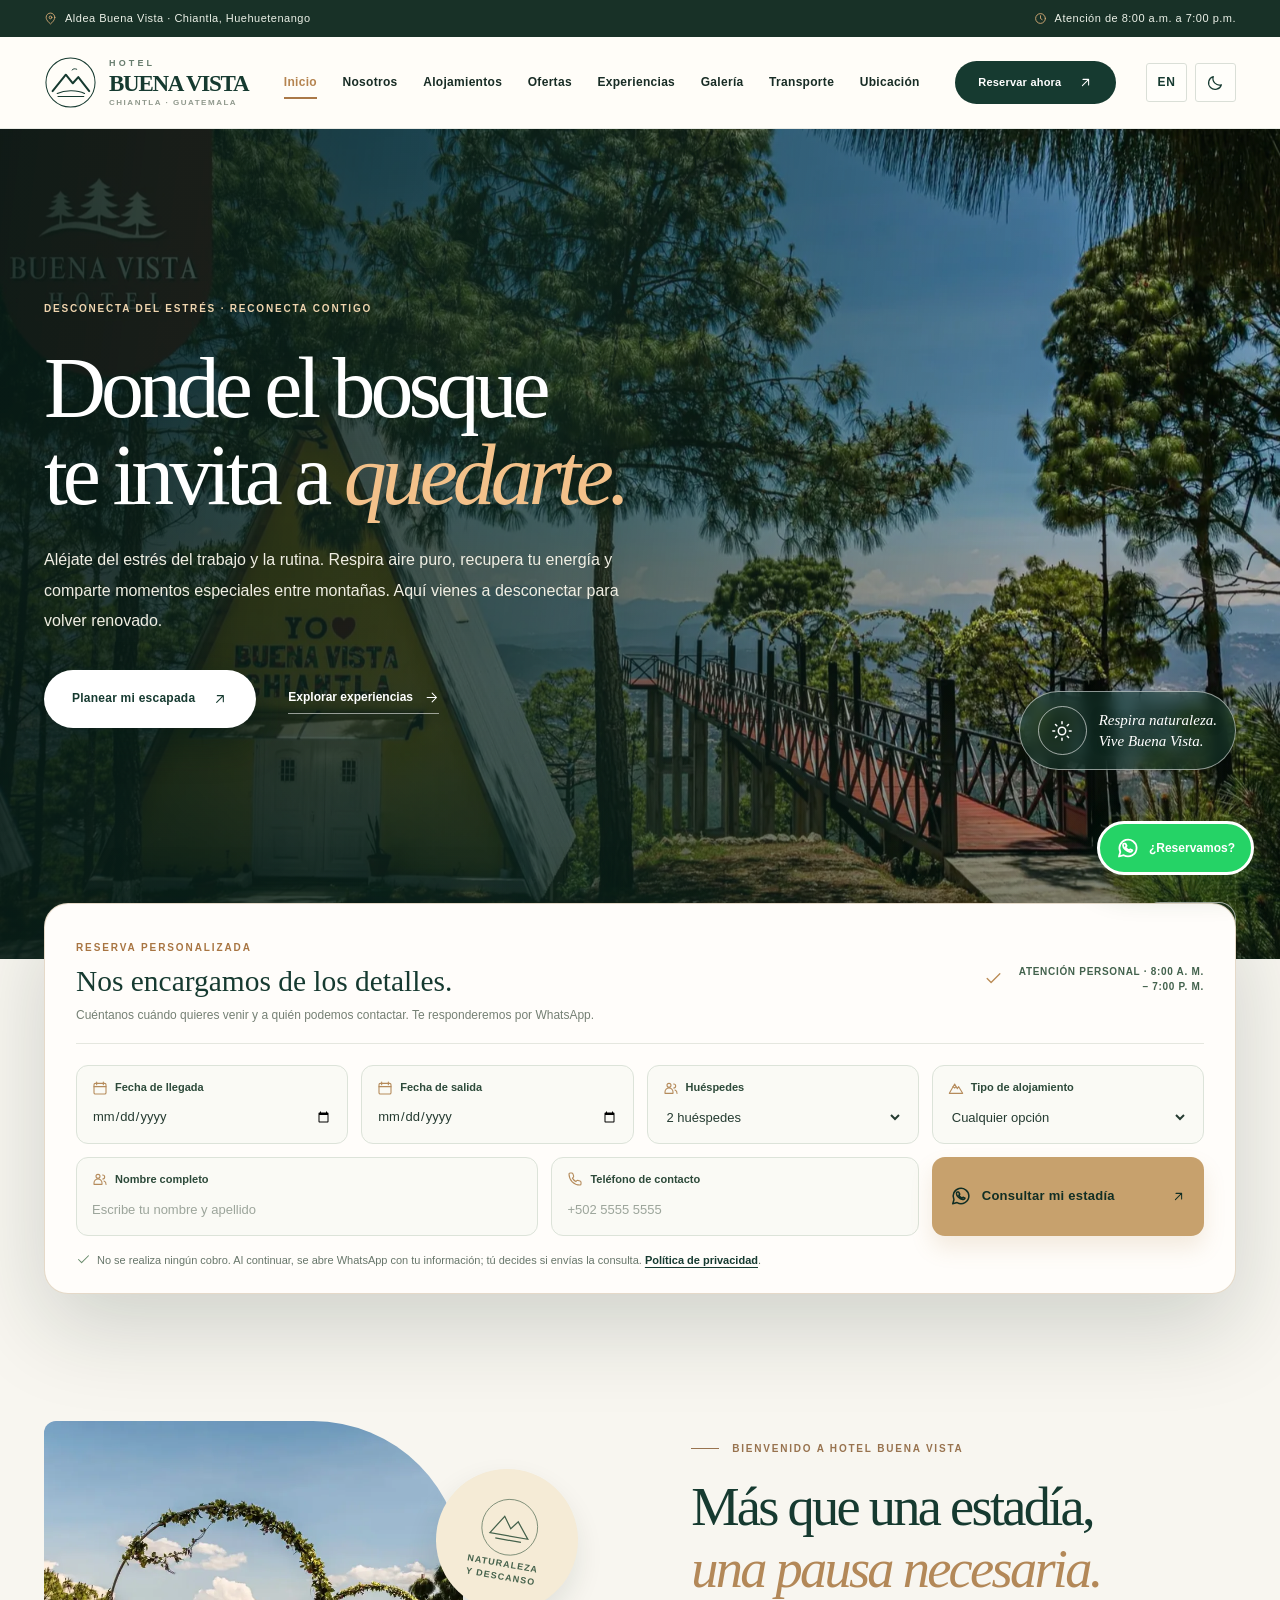
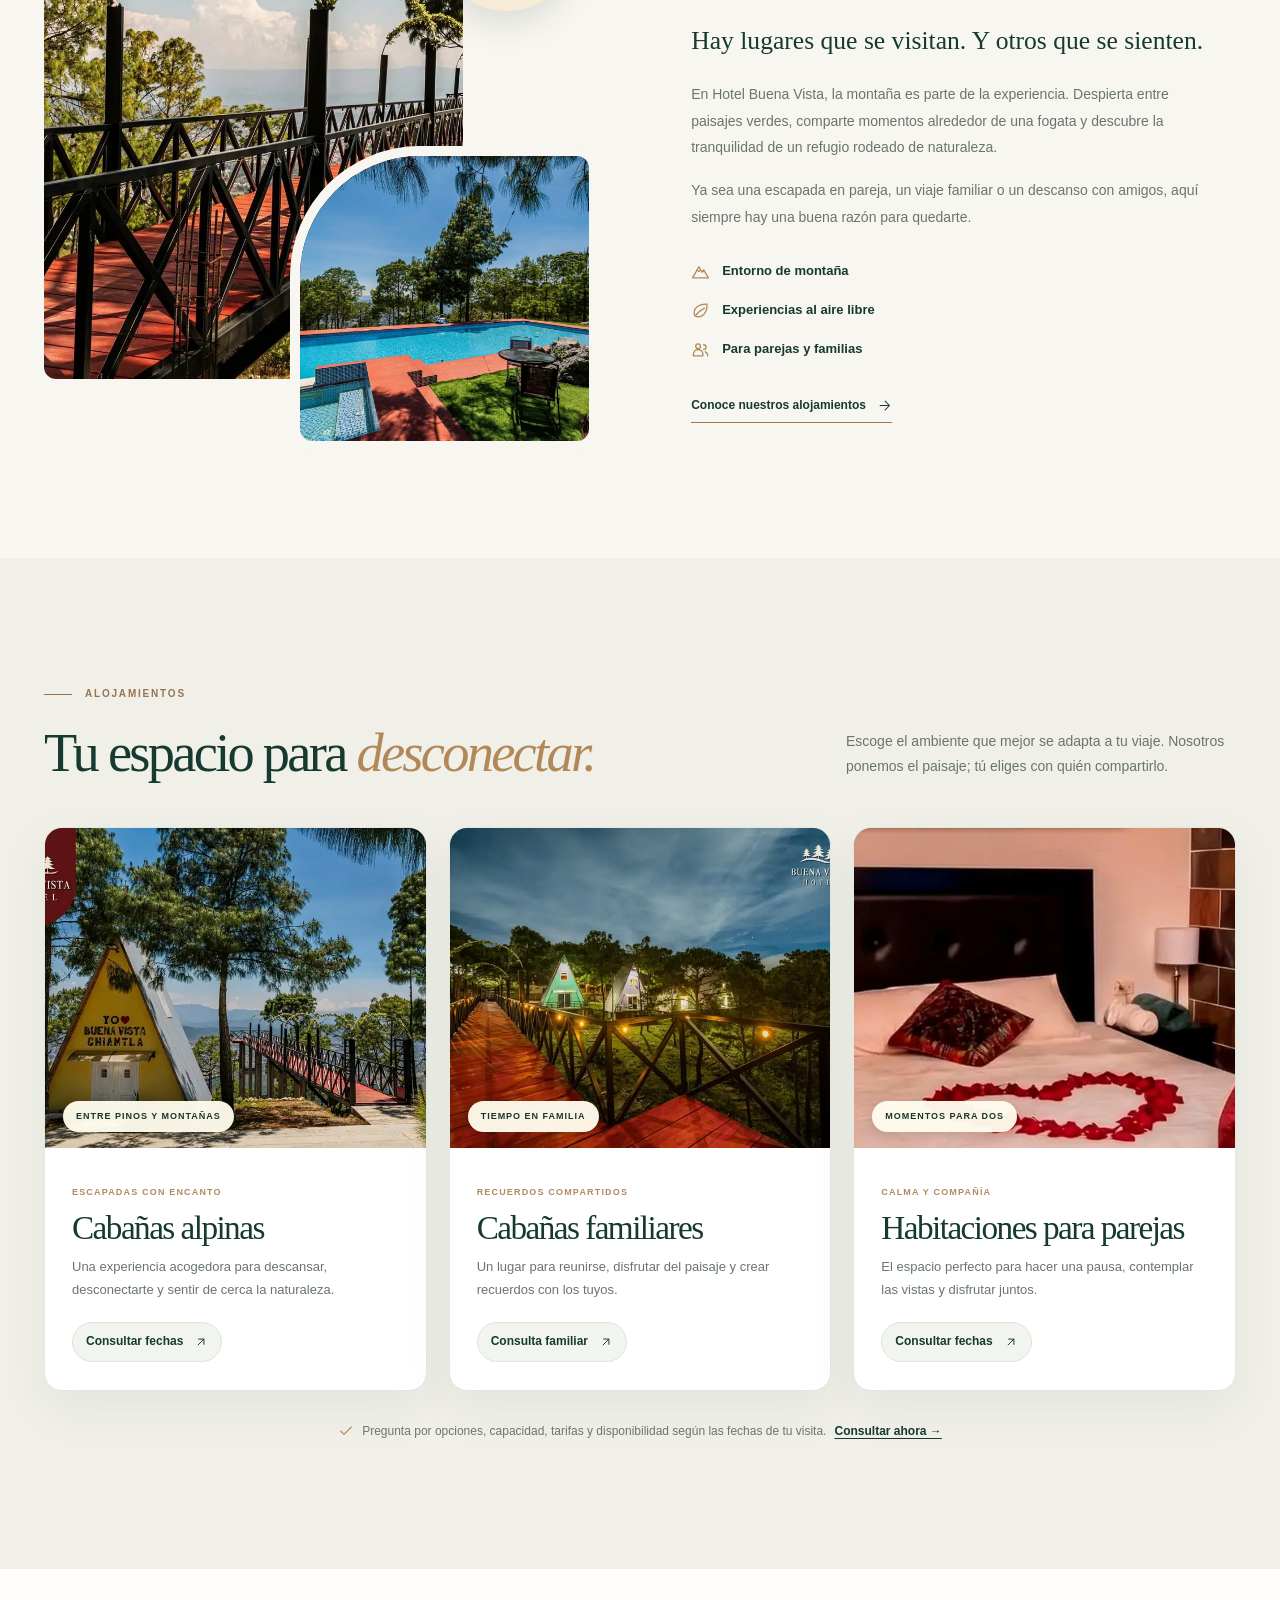
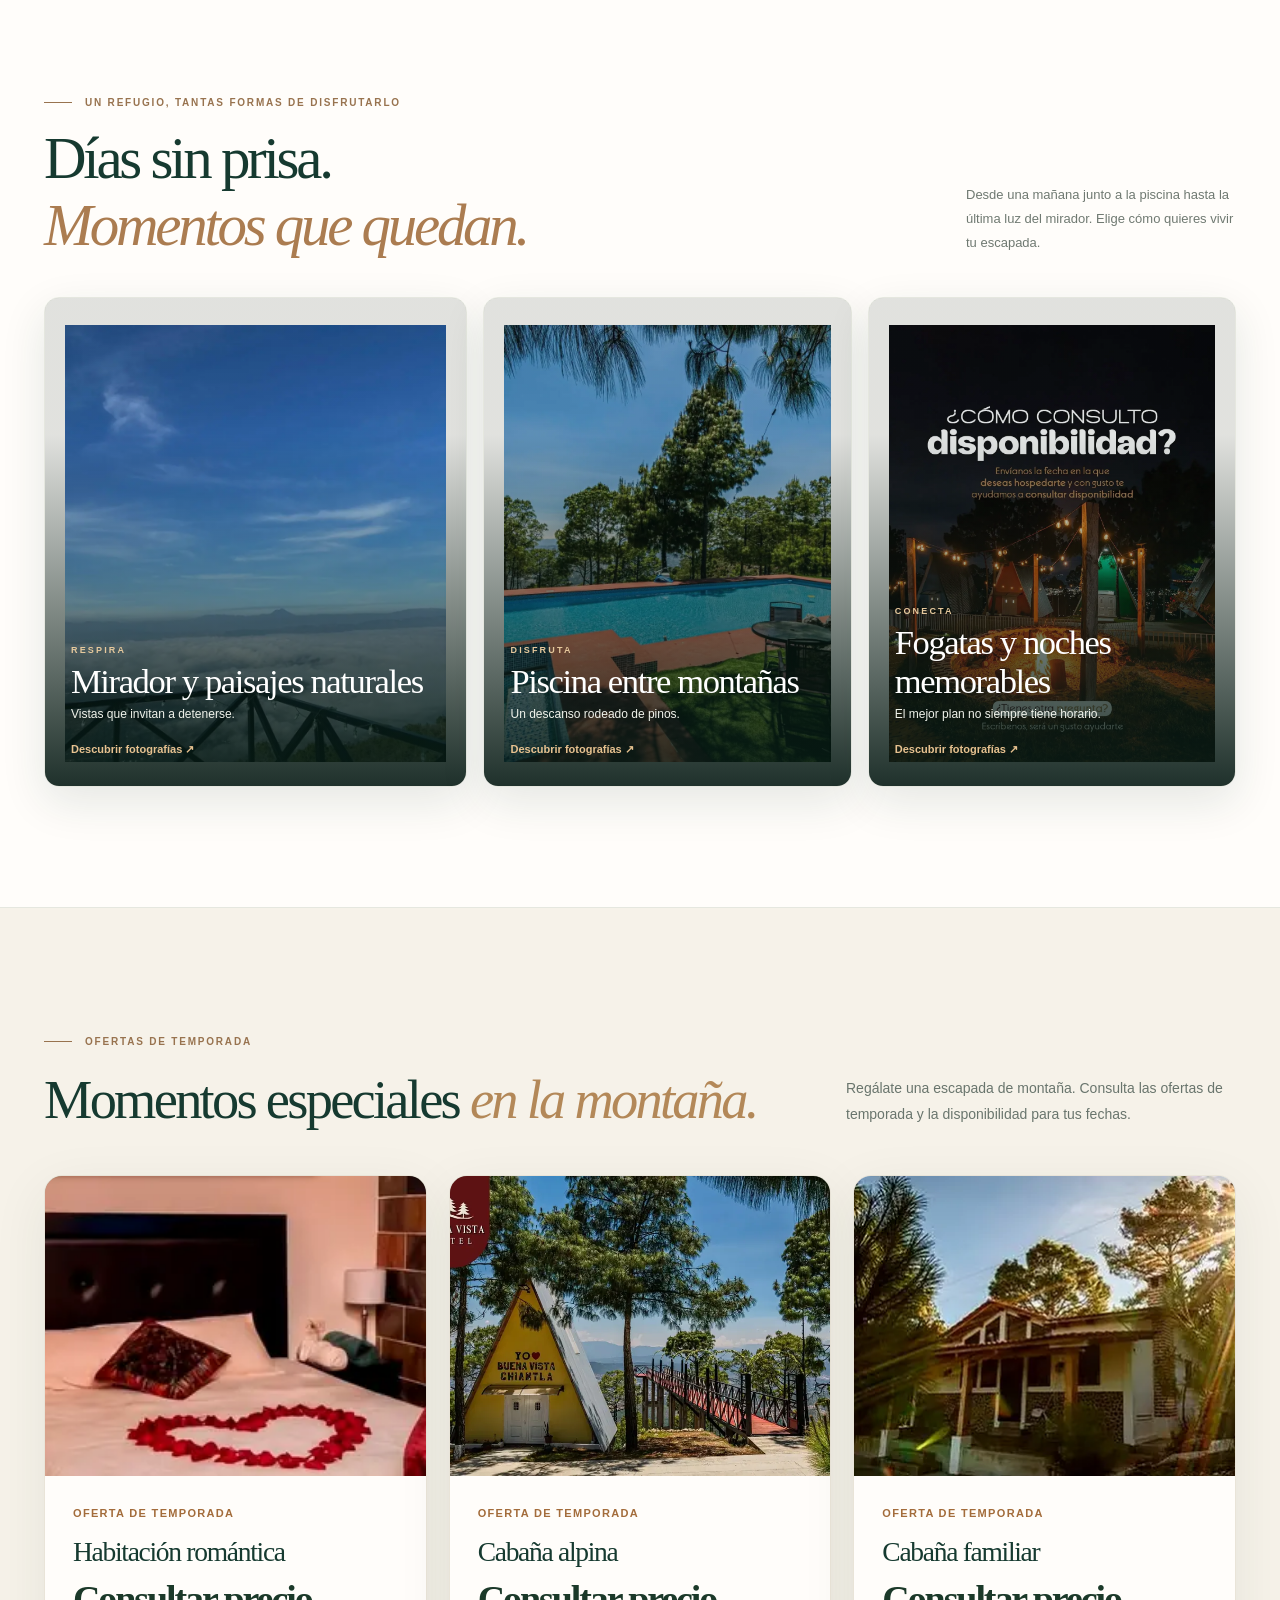
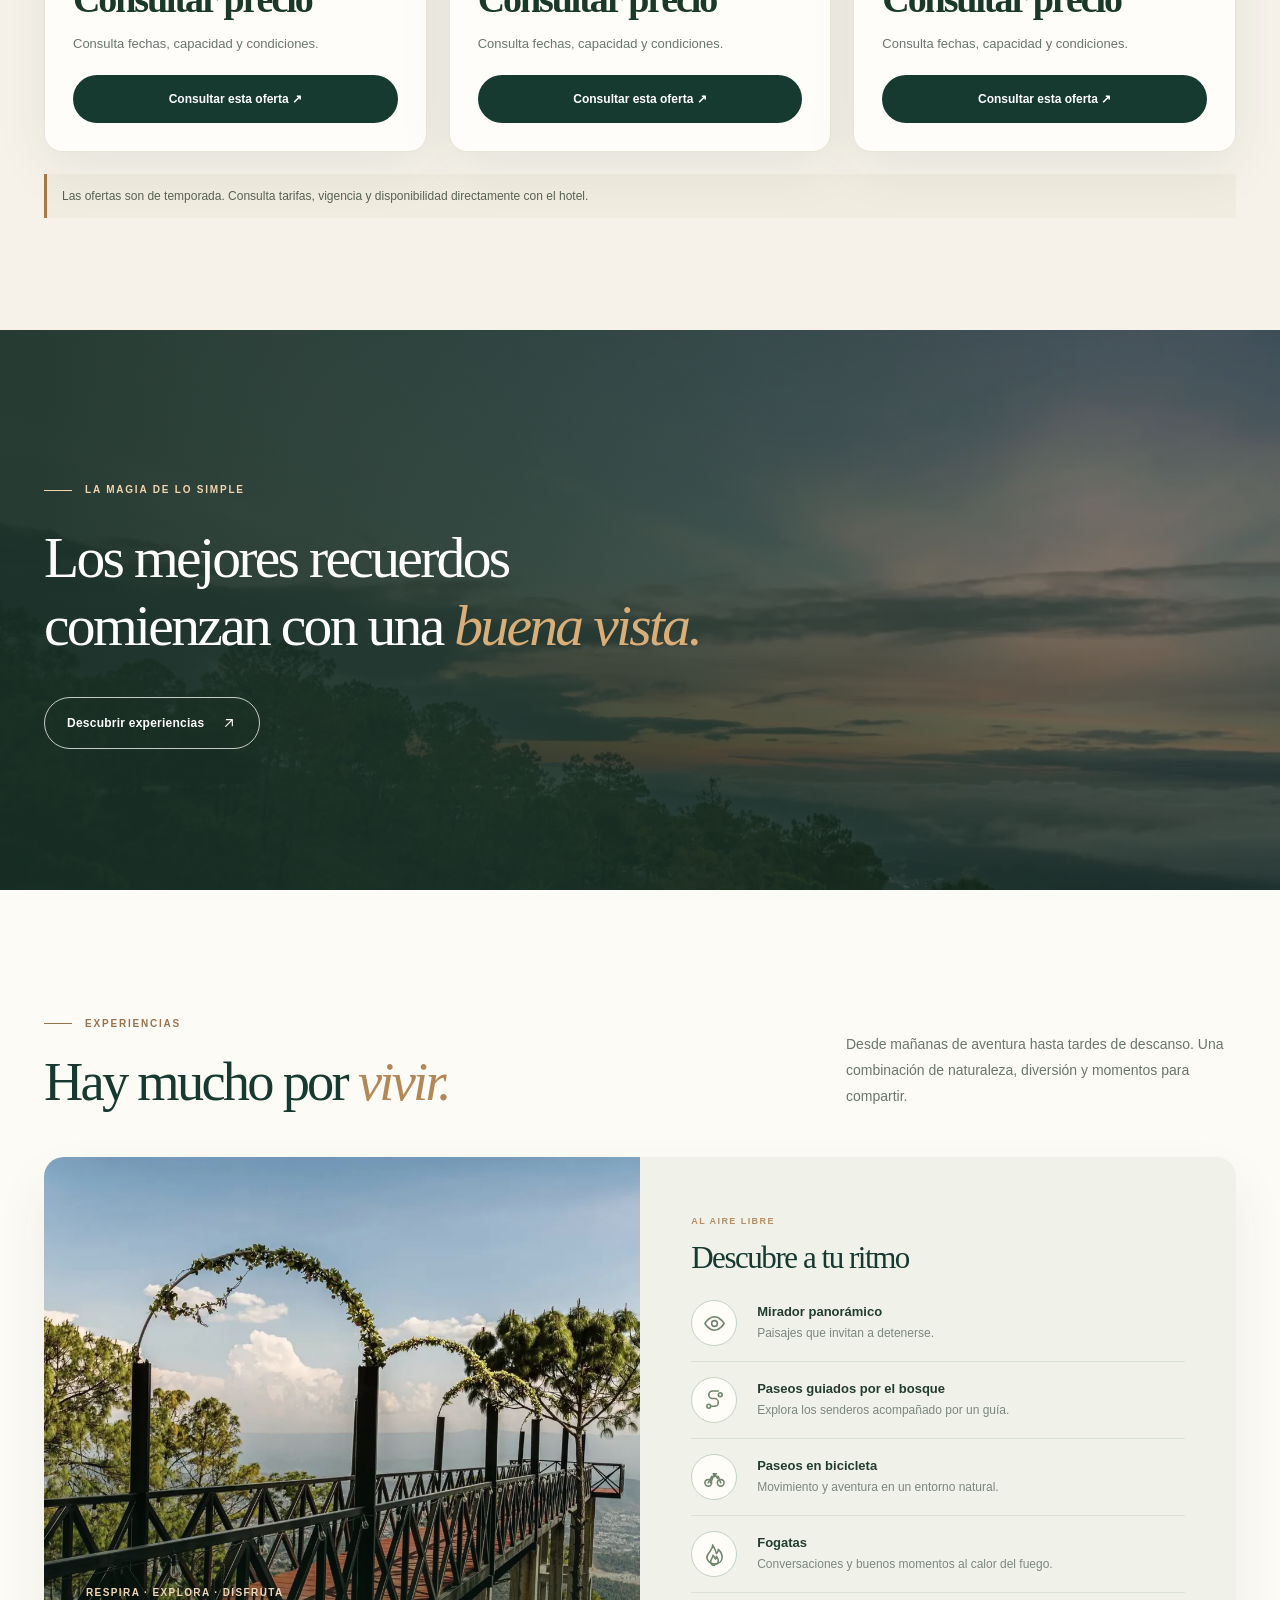
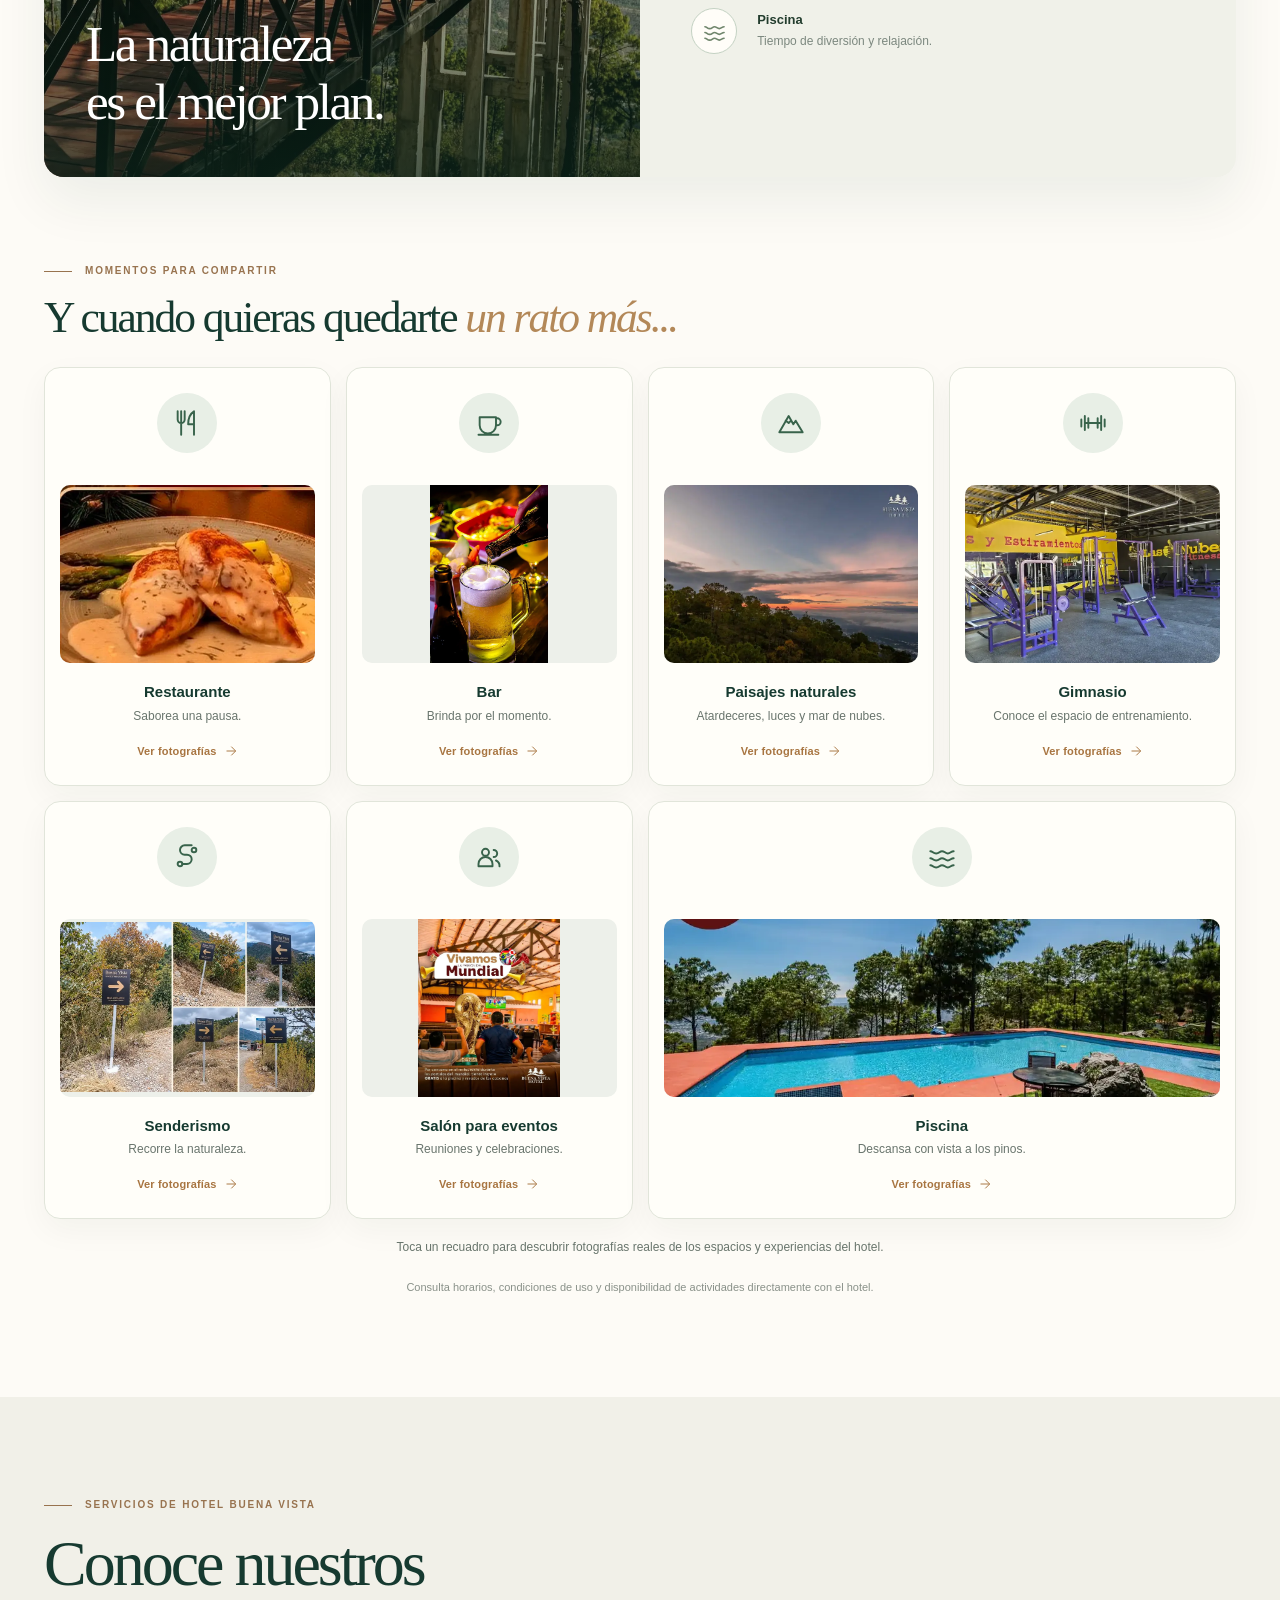
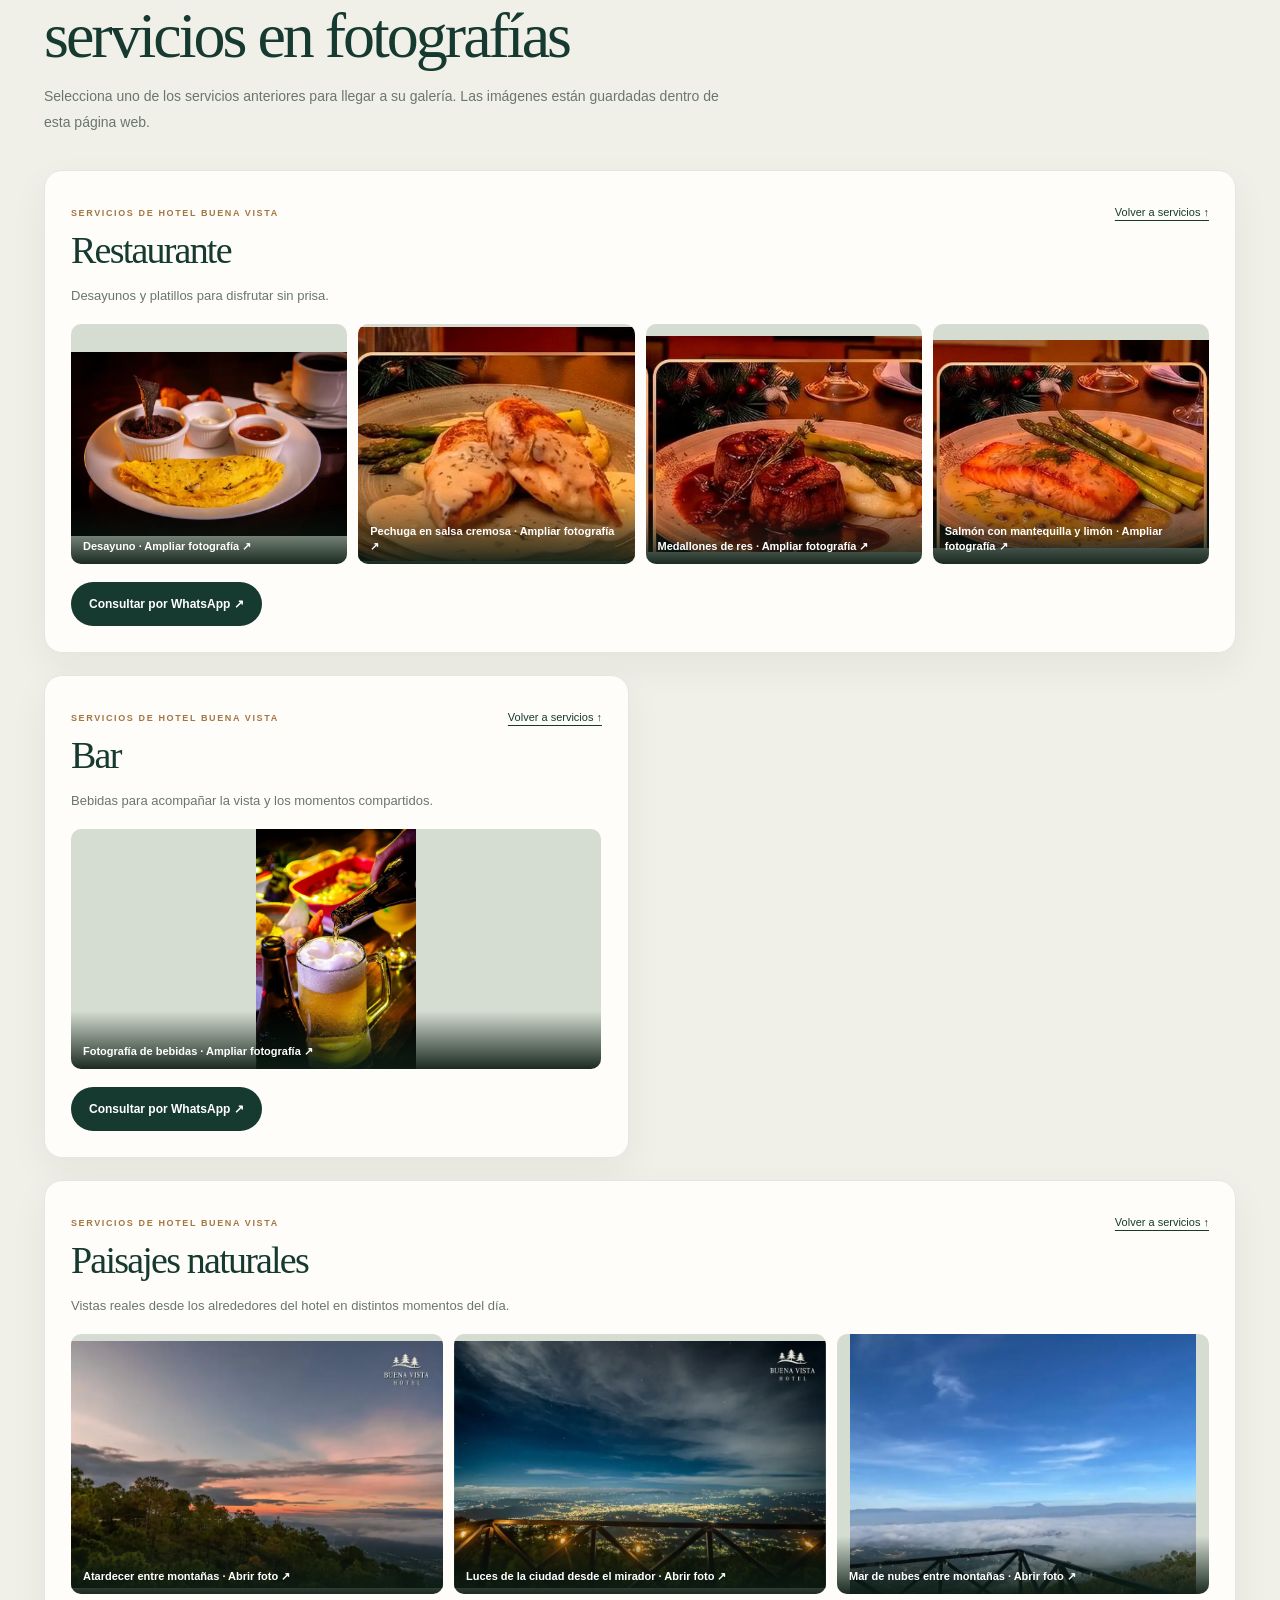
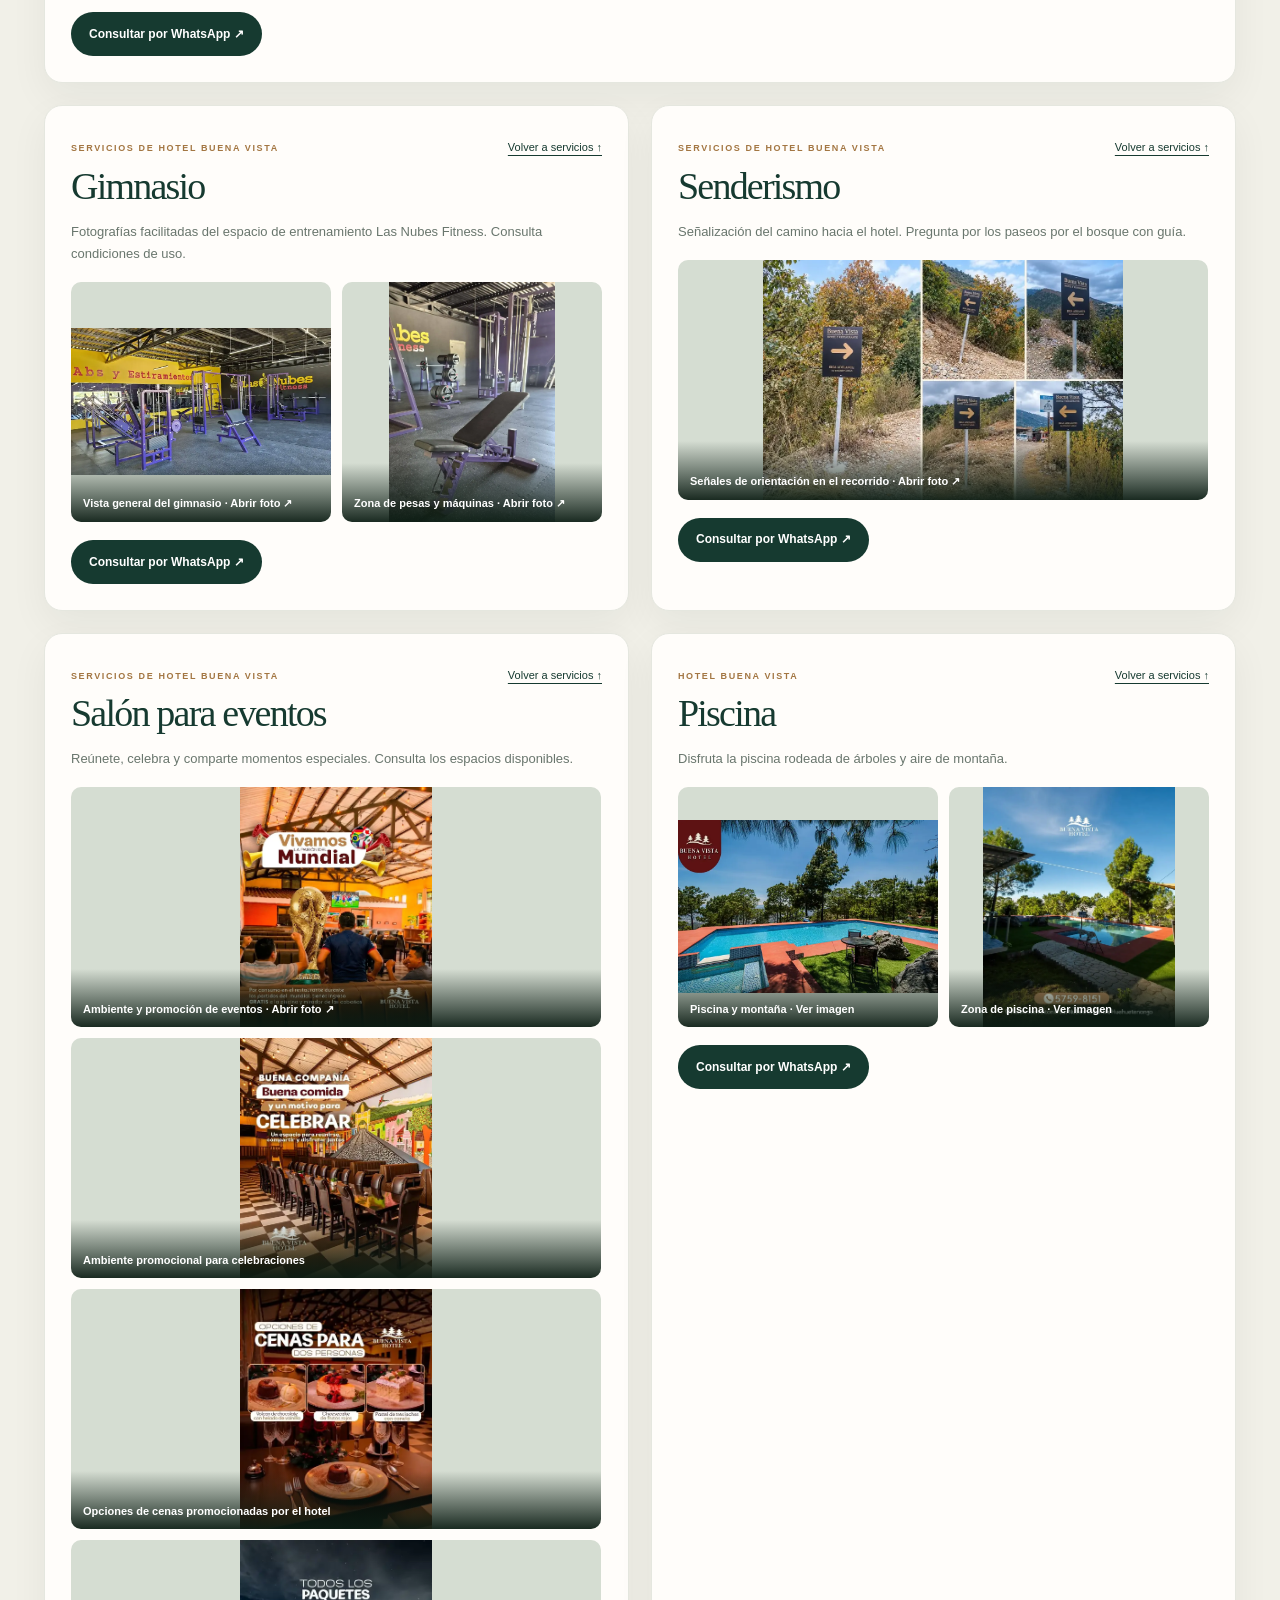
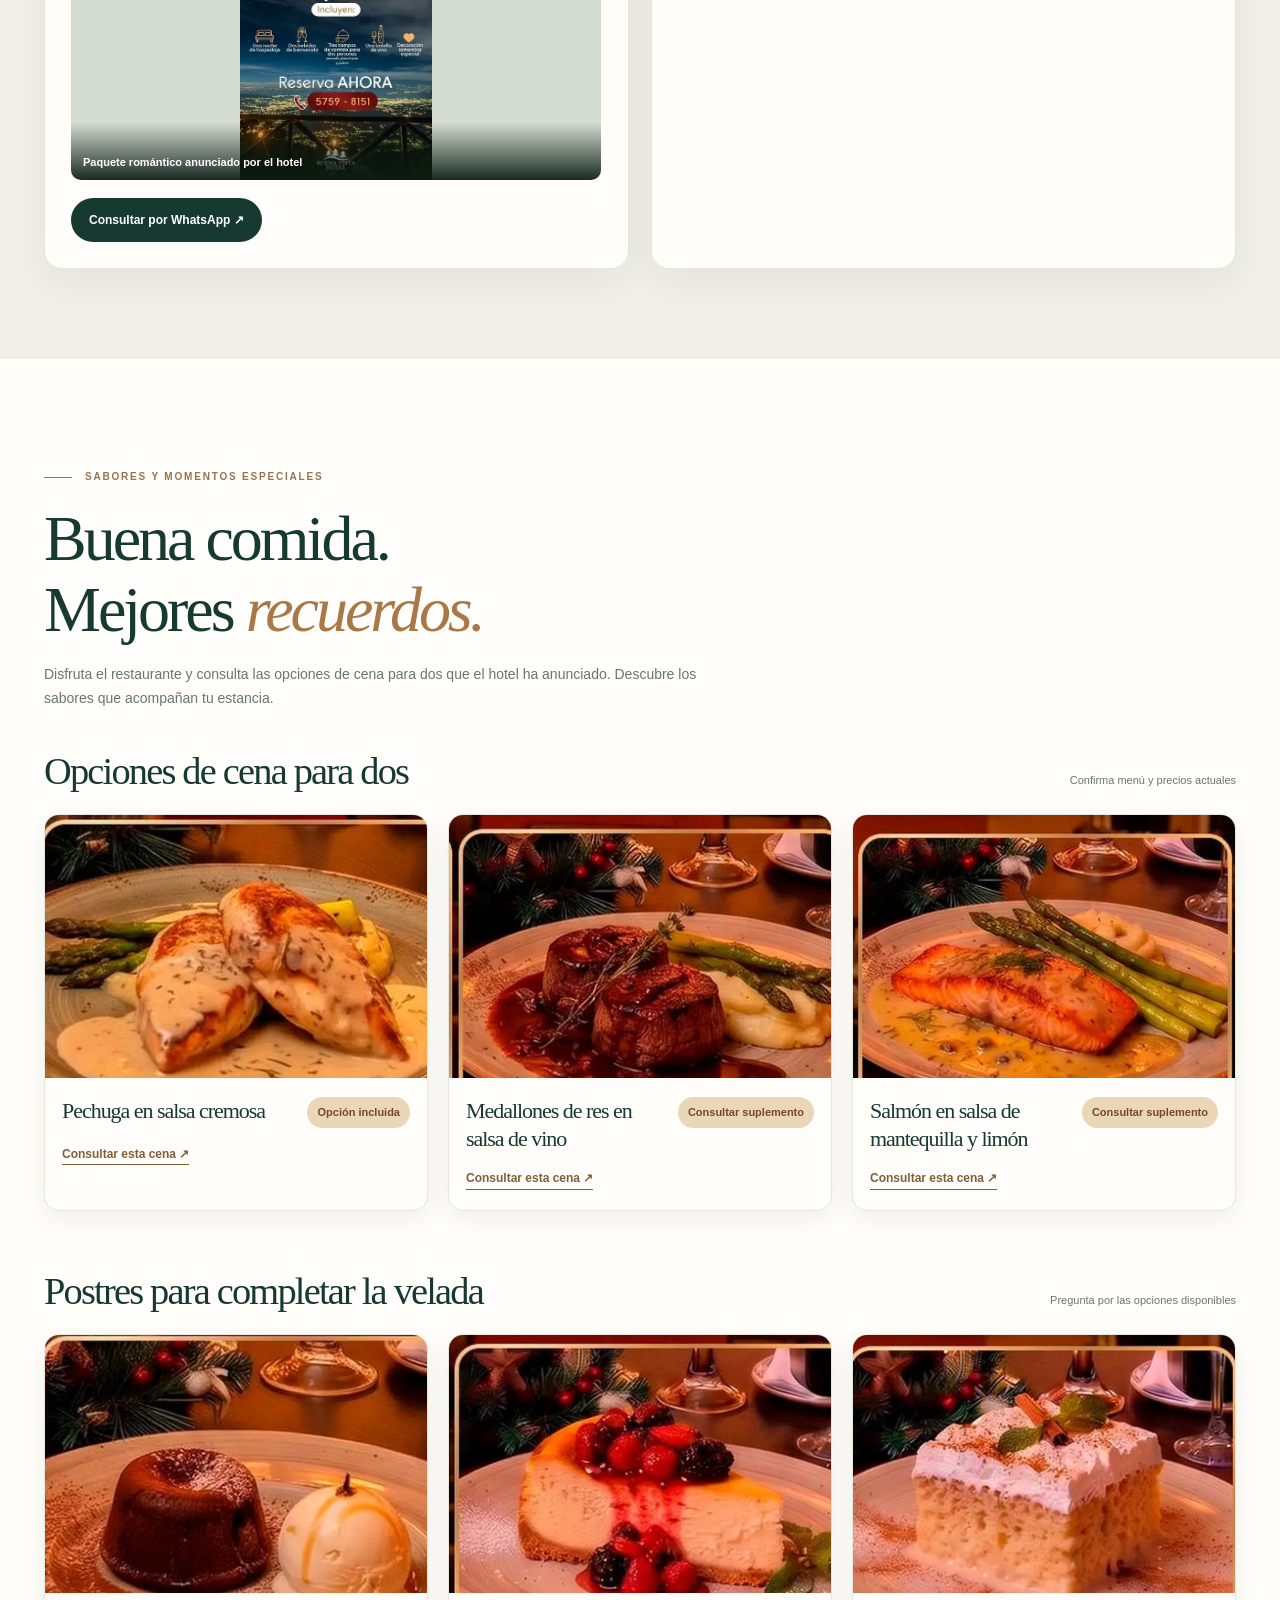
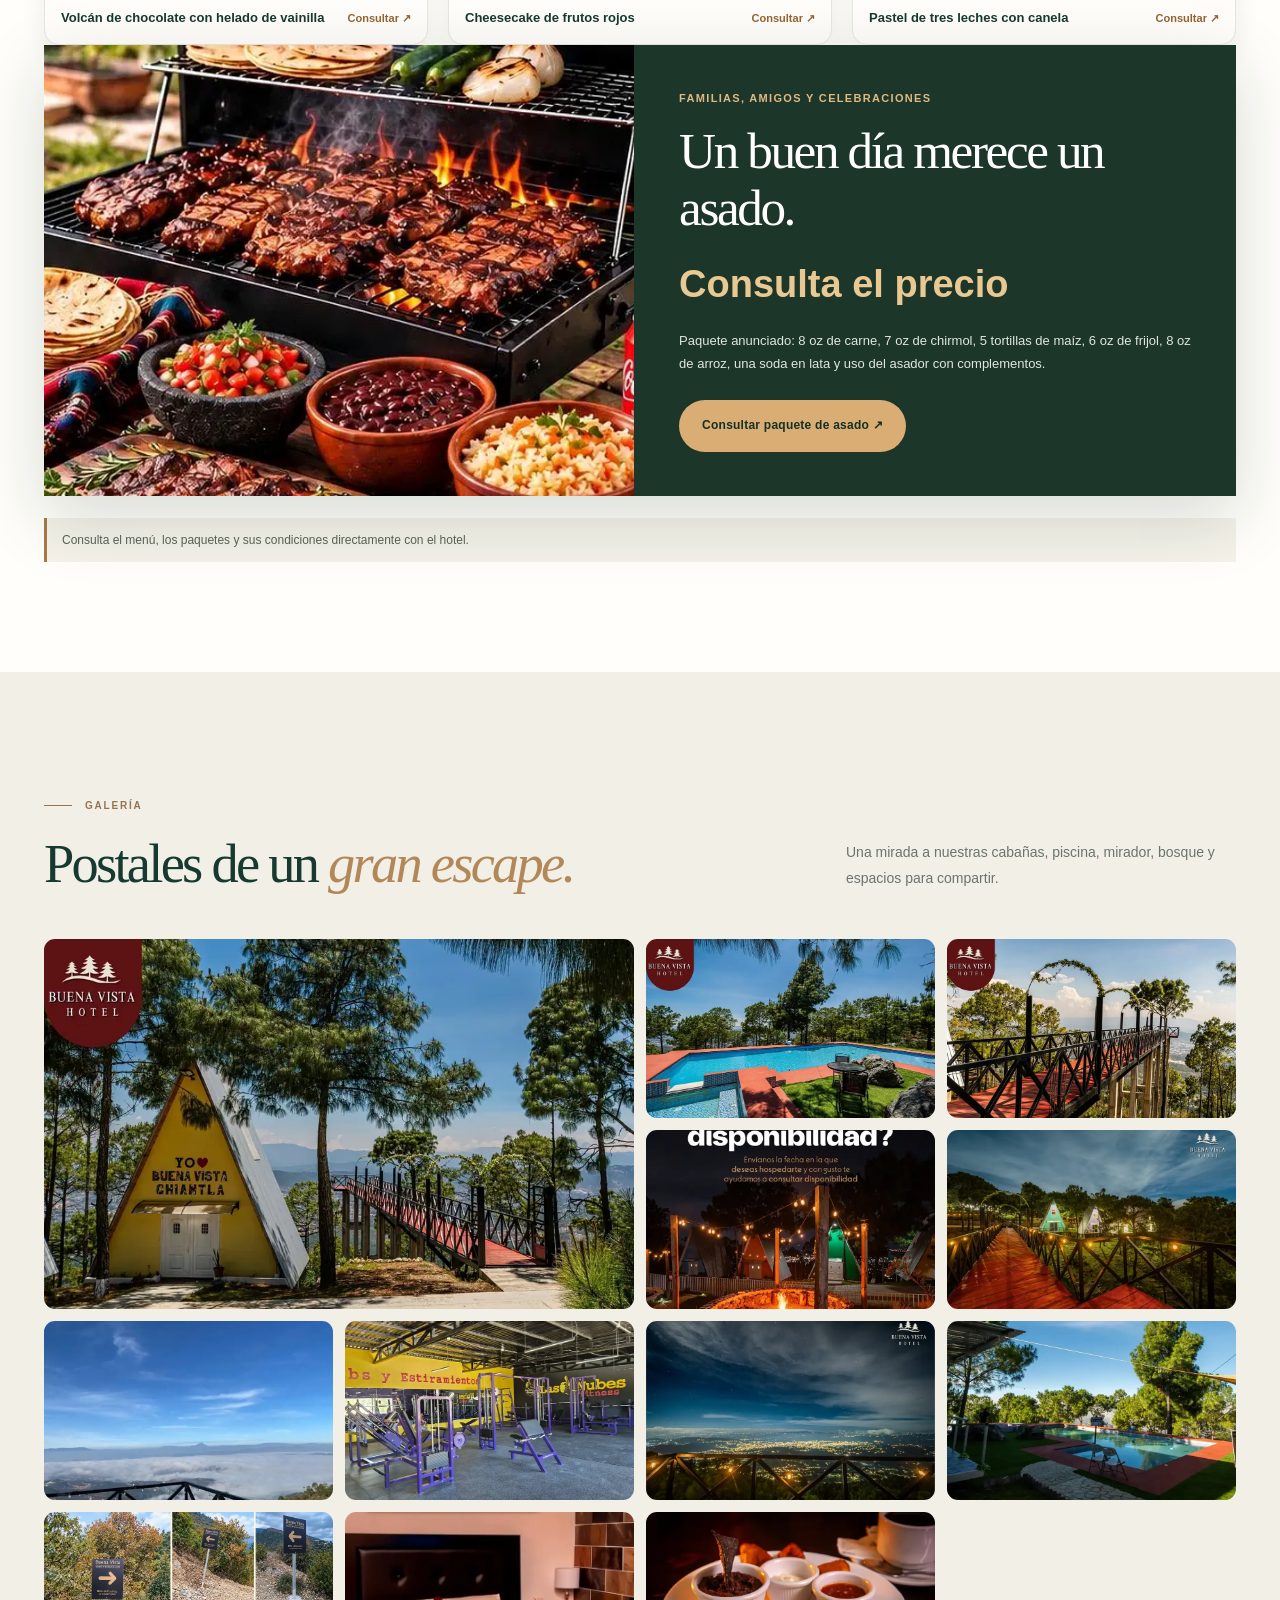
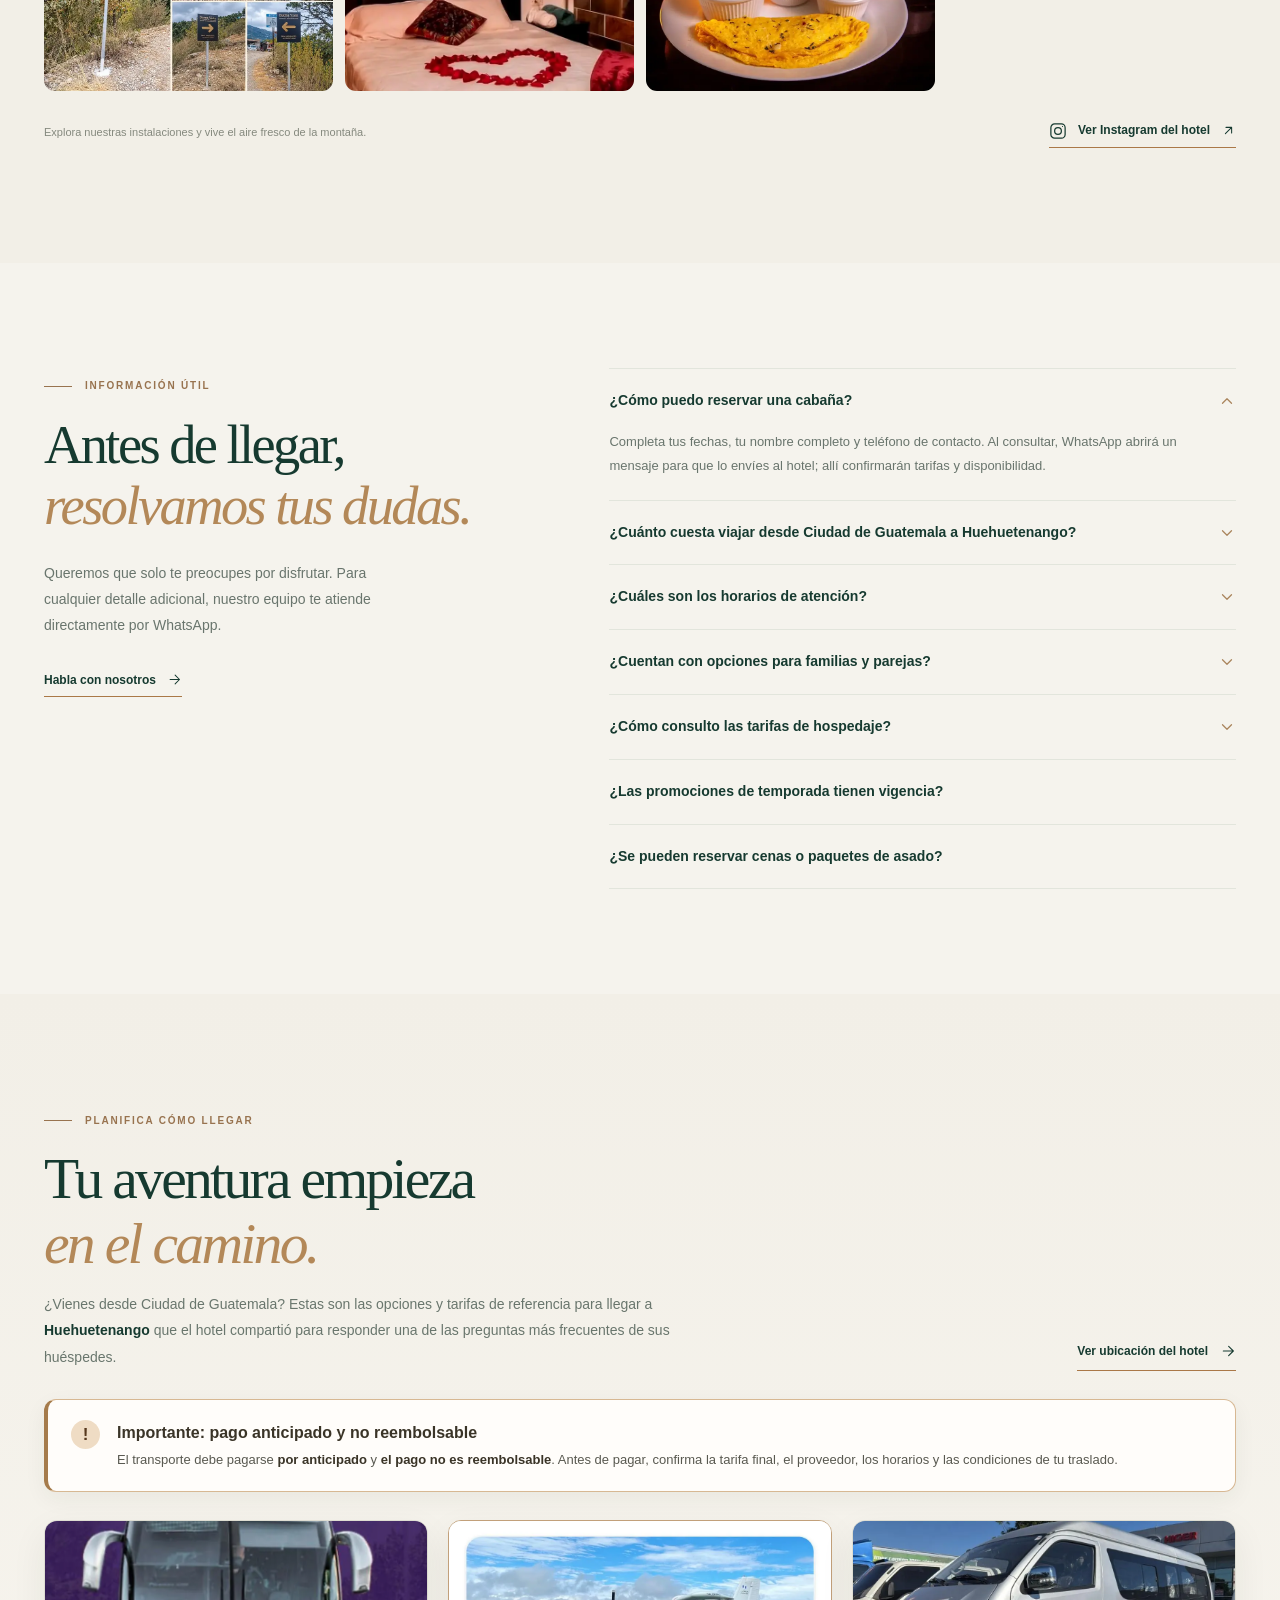
==== commit 6d9cf61f: "Add files via upload" ====
--- a/index.html
+++ b/index.html
@@ -8,7 +8,7 @@
 <link href="assets/icons/favicon.svg" rel="icon" type="image/svg+xml"/>
 <link href="assets/icons/apple-touch-icon.png" rel="apple-touch-icon"/>
 <link as="image" fetchpriority="high" href="assets/img/cabana-alpina-exterior-real.webp" rel="preload"/>
-<link href="styles.css?v=20261109-transport-v6" rel="stylesheet"/>
+<link href="styles.css?v=20261109-transport-pago-v7" rel="stylesheet"/>
 <title>Hotel Buena Vista | Cabañas en Chiantla, Huehuetenango</title>
 <meta content="Hotel Buena Vista en Chiantla, Huehuetenango. Cabañas alpinas, habitaciones para parejas, piscina, mirador y restaurante. Consulta disponibilidad por WhatsApp con tus fechas y datos de contacto." name="description"/><meta content="index,follow,max-image-preview:large" name="robots"/><meta content="light dark" name="color-scheme"/><meta content="website" property="og:type"/><meta content="Hotel Buena Vista" property="og:site_name"/><meta content="es_GT" property="og:locale"/><meta content="Hotel Buena Vista | Cabañas en Chiantla, Huehuetenango" property="og:title"/><meta content="Hotel Buena Vista en Chiantla, Huehuetenango. Cabañas alpinas, habitaciones para parejas, piscina, mirador y restaurante. Consulta disponibilidad por WhatsApp con tus fechas y datos de contacto." property="og:description"/><meta content="https://hotelbuenavista.online/" property="og:url"/><meta content="https://hotelbuenavista.online/assets/img/og-buena-vista-es.jpg" property="og:image"/><meta content="https://hotelbuenavista.online/assets/img/og-buena-vista-es.jpg" property="og:image:secure_url"/><meta content="1200" property="og:image:width"/><meta content="630" property="og:image:height"/><meta content="image/jpeg" property="og:image:type"/><meta content="Hotel Buena Vista - escapada de montaña en Chiantla" property="og:image:alt"/><meta content="summary_large_image" name="twitter:card"/><meta content="https://hotelbuenavista.online/assets/img/og-buena-vista-es.jpg" name="twitter:image"/><meta content="Hotel Buena Vista | Cabañas en Chiantla, Huehuetenango" name="twitter:title"/><meta content="Hotel Buena Vista en Chiantla, Huehuetenango: cabañas alpinas, habitaciones románticas, mirador, restaurante, cenas y asados. Consulta por WhatsApp." name="twitter:description"/><link href="https://hotelbuenavista.online/" rel="canonical"/><link href="https://hotelbuenavista.online/" hreflang="es-GT" rel="alternate"/><link href="https://hotelbuenavista.online/en/" hreflang="en" rel="alternate"/><link href="https://hotelbuenavista.online/" hreflang="x-default" rel="alternate"/><script type="application/ld+json">{"@context":"https://schema.org","@graph":[{"@type":"Hotel","@id":"https://hotelbuenavista.online/#hotel","name":"Hotel Buena Vista","description":"Hotel Buena Vista en Chiantla, Huehuetenango: cabañas alpinas, habitaciones románticas, mirador, restaurante, cenas y asados. Consulta por WhatsApp.","telephone":"+50257598151","email":"Hotelbuenavista502@gmail.com","image":["https://hotelbuenavista.online/assets/img/og-buena-vista-es.jpg"],"address":{"@type":"PostalAddress","streetAddress":"Cantón Buena Vista, Aldea San Antonio las Nubes","addressLocality":"Chiantla","addressRegion":"Huehuetenango","postalCode":"13001","addressCountry":"GT"},"hasMap":"https://www.google.com/maps/search/?api=1&query=Hotel%20y%20Restaurante%20Buena%20Vista%2C%20Chiantla%2C%20Huehuetenango%2C%20Guatemala&query_place_id=ChIJzRrWXWcVjIURyS6rai3AE9U","sameAs":["https://www.instagram.com/buenavistahotelgt/","https://www.facebook.com/hotelyrestaurantebuenavista/?locale=es_LA"],"availableLanguage":["es","en"],"amenityFeature":[{"@type":"LocationFeatureSpecification","name":"Alpine cabins","value":true},{"@type":"LocationFeatureSpecification","name":"Family cabins","value":true},{"@type":"LocationFeatureSpecification","name":"Couples rooms","value":true},{"@type":"LocationFeatureSpecification","name":"Swimming pool","value":true},{"@type":"LocationFeatureSpecification","name":"Scenic lookout","value":true},{"@type":"LocationFeatureSpecification","name":"Restaurant","value":true},{"@type":"LocationFeatureSpecification","name":"Bar","value":true},{"@type":"LocationFeatureSpecification","name":"Guided forest walks","value":true},{"@type":"LocationFeatureSpecification","name":"Bicycle rides","value":true},{"@type":"LocationFeatureSpecification","name":"Campfires","value":true},{"@type":"LocationFeatureSpecification","name":"Pool table","value":true},{"@type":"LocationFeatureSpecification","name":"Gym","value":true},{"@type":"LocationFeatureSpecification","name":"Soccer field","value":true},{"@type":"LocationFeatureSpecification","name":"Dinner options","value":true},{"@type":"LocationFeatureSpecification","name":"BBQ package","value":true},{"@type":"LocationFeatureSpecification","name":"Event space","value":true}],"potentialAction":{"@type":"CommunicateAction","name":"Consultar disponibilidad","target":"https://wa.me/50257598151"},"openingHoursSpecification":{"@type":"OpeningHoursSpecification","opens":"08:00","closes":"19:00"}},{"@type":"WebSite","name":"Hotel Buena Vista","url":"https://hotelbuenavista.online/"},{"@type":"WebPage","name":"Hotel Buena Vista | Cabañas en Chiantla, Huehuetenango","url":"https://hotelbuenavista.online/","description":"Hotel Buena Vista en Chiantla, Huehuetenango: cabañas alpinas y familiares, piscina, senderos, mirador panorámico y restaurante. Consulta disponibilidad por WhatsApp.","inLanguage":"es-GT","about":{"@id":"https://hotelbuenavista.online/#hotel"}}]}</script></head>
 <body class="premium-site" data-assets="assets/img/">
@@ -191,14 +191,18 @@
       </div>
       <a class="transport-intro-link" href="#ubicacion">Ver ubicación del hotel <svg class="icon" aria-hidden="true"><use href="#i-arrow"></use></svg></a>
     </div>
-    <div class="transport-grid">
+    <div class="transport-payment-notice reveal" role="note" aria-label="Condiciones de pago del transporte">
+ <span class="transport-payment-mark" aria-hidden="true">!</span>
+ <div><strong>Importante: pago anticipado y no reembolsable</strong>
+ <p>El transporte debe pagarse <strong>por anticipado</strong> y <strong>el pago no es reembolsable</strong>. Antes de pagar, confirma la tarifa final, el proveedor, los horarios y las condiciones de tu traslado.</p></div>
+</div><div class="transport-grid">
       <article class="transport-card reveal">
         <div class="transport-media"><img src="assets/img/transporte-bus-expres.webp" alt="Autobús de carretera, imagen de referencia facilitada para información de transporte" loading="lazy" decoding="async" width="840" height="700"/><span class="transport-category">Por carretera</span></div>
         <div class="transport-body"><div class="transport-icon"><svg class="icon" aria-hidden="true"><use href="#i-route"></use></svg></div>
           <h3>Bus exprés</h3><p class="transport-subtitle">Ciudad de Guatemala → Huehuetenango</p>
           <div class="transport-rates"><div><span>Solo ida</span><strong>Q145</strong></div><div><span>Ida y vuelta</span><strong>Q285</strong></div></div>
           <p class="transport-footnote">Confirma terminal, salidas, cupos y condiciones con el operador.</p>
-          <a class="transport-action" href="https://wa.me/50257598151?text=Hola%2C%20Hotel%20Buena%20Vista.%20Quiero%20informaci%C3%B3n%20sobre%20transporte%20en%20bus%20expr%C3%A9s%20de%20Ciudad%20de%20Guatemala%20a%20Huehuetenango.%20%C2%BFMe%20pueden%20orientar%20con%20horarios%2C%20compra%20de%20boletos%20y%20c%C3%B3mo%20llegar%20despu%C3%A9s%20al%20hotel%3F" target="_blank" rel="noopener noreferrer">Consultar transporte <svg class="icon" aria-hidden="true"><use href="#i-arrow-up"></use></svg></a>
+          <a class="transport-action" href="https://wa.me/50257598151?text=Hola%2C+Hotel+Buena+Vista.+Quiero+informaci%C3%B3n+sobre+transporte+en+bus+expr%C3%A9s+de+Ciudad+de+Guatemala+a+Huehuetenango.+%C2%BFMe+pueden+orientar+con+horarios%2C+compra+de+boletos+y+c%C3%B3mo+llegar+despu%C3%A9s+al+hotel%3F%0APor+favor+confirmen+c%C3%B3mo+realizar+el+pago+anticipado+del+transporte+y+la+condici%C3%B3n+de+pago+no+reembolsable." target="_blank" rel="noopener noreferrer">Consultar transporte <svg class="icon" aria-hidden="true"><use href="#i-arrow-up"></use></svg></a>
         </div>
       </article>
       <article class="transport-card transport-card-featured reveal">
@@ -207,7 +211,7 @@
           <h3>Avioneta</h3><p class="transport-subtitle">Una alternativa aérea para tu viaje</p>
           <div class="transport-rates"><div><span>Solo ida</span><strong>Q995</strong></div><div><span>Ida y vuelta</span><strong>Q1,800</strong></div></div>
           <p class="transport-footnote">Operación, horarios, ruta y asientos sujetos a confirmación.</p>
-          <a class="transport-action" href="https://wa.me/50257598151?text=Hola%2C%20Hotel%20Buena%20Vista.%20Me%20interesa%20el%20viaje%20en%20avioneta%20a%20Huehuetenango.%20%C2%BFMe%20pueden%20indicar%20c%C3%B3mo%20consultar%20vuelos%2C%20disponibilidad%2C%20horarios%20y%20tarifas%20actualizadas%3F" target="_blank" rel="noopener noreferrer">Consultar vuelos <svg class="icon" aria-hidden="true"><use href="#i-arrow-up"></use></svg></a>
+          <a class="transport-action" href="https://wa.me/50257598151?text=Hola%2C+Hotel+Buena+Vista.+Me+interesa+el+viaje+en+avioneta+a+Huehuetenango.+%C2%BFMe+pueden+indicar+c%C3%B3mo+consultar+vuelos%2C+disponibilidad%2C+horarios+y+tarifas+actualizadas%3F%0APor+favor+confirmen+c%C3%B3mo+realizar+el+pago+anticipado+del+transporte+y+la+condici%C3%B3n+de+pago+no+reembolsable." target="_blank" rel="noopener noreferrer">Consultar vuelos <svg class="icon" aria-hidden="true"><use href="#i-arrow-up"></use></svg></a>
         </div>
       </article>
       <article class="transport-card reveal">
@@ -216,7 +220,7 @@
           <h3>Uber</h3><p class="transport-subtitle">Opción de transporte solicitada por huéspedes</p>
           <div class="transport-rate-single"><span>Tarifa informada</span><strong>Q3,200</strong><small>Confirmar recorrido y si corresponde a un solo trayecto</small></div>
           <p class="transport-footnote">El vehículo de la foto es ilustrativo, no una unidad Uber confirmada.</p>
-          <a class="transport-action" href="https://wa.me/50257598151?text=Hola%2C%20Hotel%20Buena%20Vista.%20Deseo%20consultar%20la%20opci%C3%B3n%20de%20Uber%20o%20traslado%20por%20aplicaci%C3%B3n%20desde%20Ciudad%20de%20Guatemala%20a%20Huehuetenango%2C%20anunciada%20como%20referencia%20en%20Q3%2C200.%20%C2%BFQu%C3%A9%20cubre%20la%20tarifa%20y%20c%C3%B3mo%20se%20coordina%3F" target="_blank" rel="noopener noreferrer">Consultar traslado <svg class="icon" aria-hidden="true"><use href="#i-arrow-up"></use></svg></a>
+          <a class="transport-action" href="https://wa.me/50257598151?text=Hola%2C+Hotel+Buena+Vista.+Deseo+consultar+la+opci%C3%B3n+de+Uber+o+traslado+por+aplicaci%C3%B3n+desde+Ciudad+de+Guatemala+a+Huehuetenango%2C+anunciada+como+referencia+en+Q3%2C200.+%C2%BFQu%C3%A9+cubre+la+tarifa+y+c%C3%B3mo+se+coordina%3F%0APor+favor+confirmen+c%C3%B3mo+realizar+el+pago+anticipado+del+transporte+y+la+condici%C3%B3n+de+pago+no+reembolsable." target="_blank" rel="noopener noreferrer">Consultar traslado <svg class="icon" aria-hidden="true"><use href="#i-arrow-up"></use></svg></a>
         </div>
       </article>
     </div>
--- a/styles.css
+++ b/styles.css
@@ -917,3 +917,17 @@
 @media(max-width:900px){.nav-links{top:75px;max-height:calc(100svh - 75px)}}
 @media(max-width:680px){.nav-links{top:72px;max-height:calc(100svh - 72px)}}
 html[data-theme=dark] .nav-links.is-open{background:#1e362a}
+
+
+/* Condición comercial importante del transporte: visible antes de elegir tarifa */
+.transport-payment-notice{display:flex;gap:17px;align-items:flex-start;padding:20px 23px;margin:-12px 0 28px;background:#fffdfa;border:1px solid #d7b893;border-left:4px solid #a57b4b;border-radius:12px;box-shadow:0 7px 22px rgba(33,46,32,.055)}
+.transport-payment-mark{flex:0 0 29px;width:29px;height:29px;display:grid;place-items:center;border-radius:50%;font:800 17px/1 var(--sans);background:#efdcc4;color:#57391e}
+.transport-payment-notice strong{color:#3a3427}
+.transport-payment-notice>div>strong{display:block;font-size:16px;line-height:1.45;margin:1px 0 5px}
+.transport-payment-notice p{margin:0;font-size:13px;line-height:1.7;color:#595950}
+.transport-payment-notice p strong{font-weight:800}
+html[data-theme=dark] .transport-payment-notice{background:#253b2e;border-color:#998260;border-left-color:#d6b487}
+html[data-theme=dark] .transport-payment-notice strong{color:#f6eedb}
+html[data-theme=dark] .transport-payment-notice p{color:#d6dfd0}
+html[data-theme=dark] .transport-payment-mark{background:#59462b;color:#fff4d9}
+@media(max-width:650px){.transport-payment-notice{gap:12px;padding:17px 15px;margin:0 0 22px}.transport-payment-notice>div>strong{font-size:15px}.transport-payment-notice p{font-size:12px}}
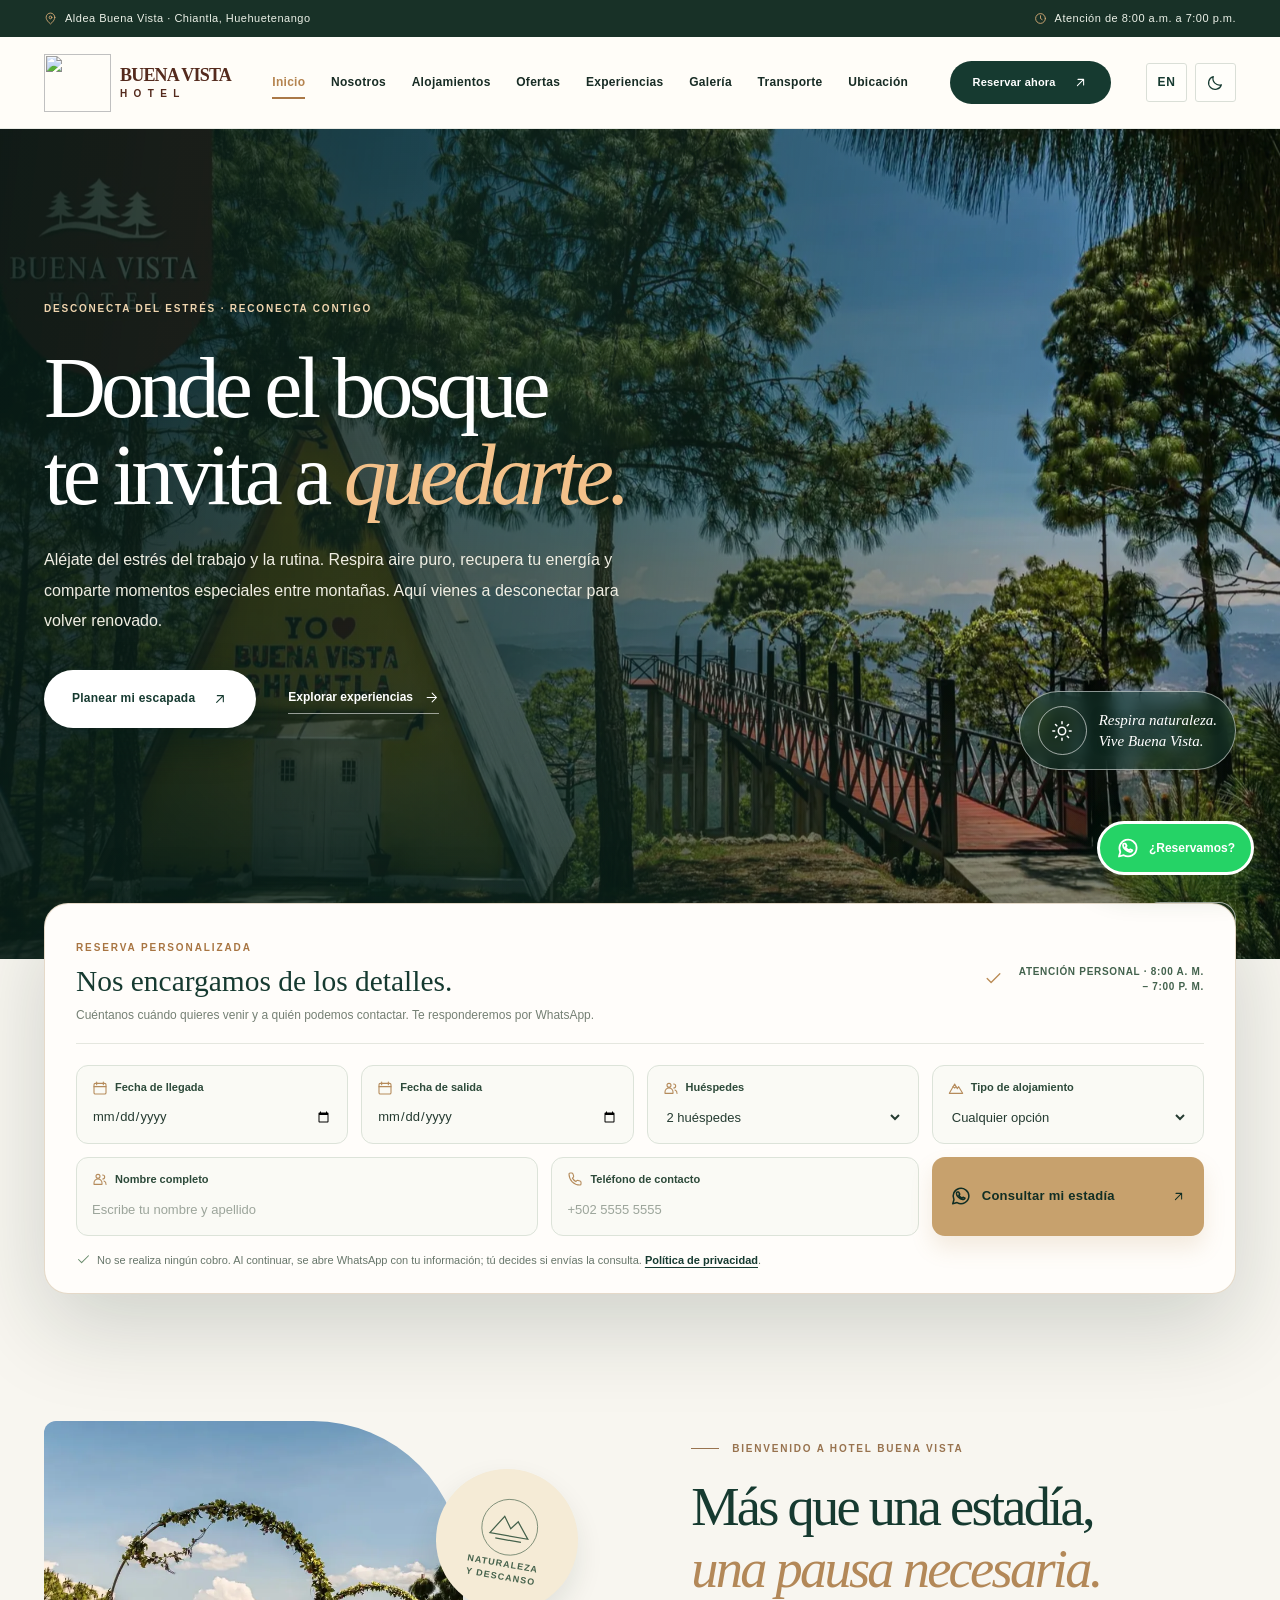
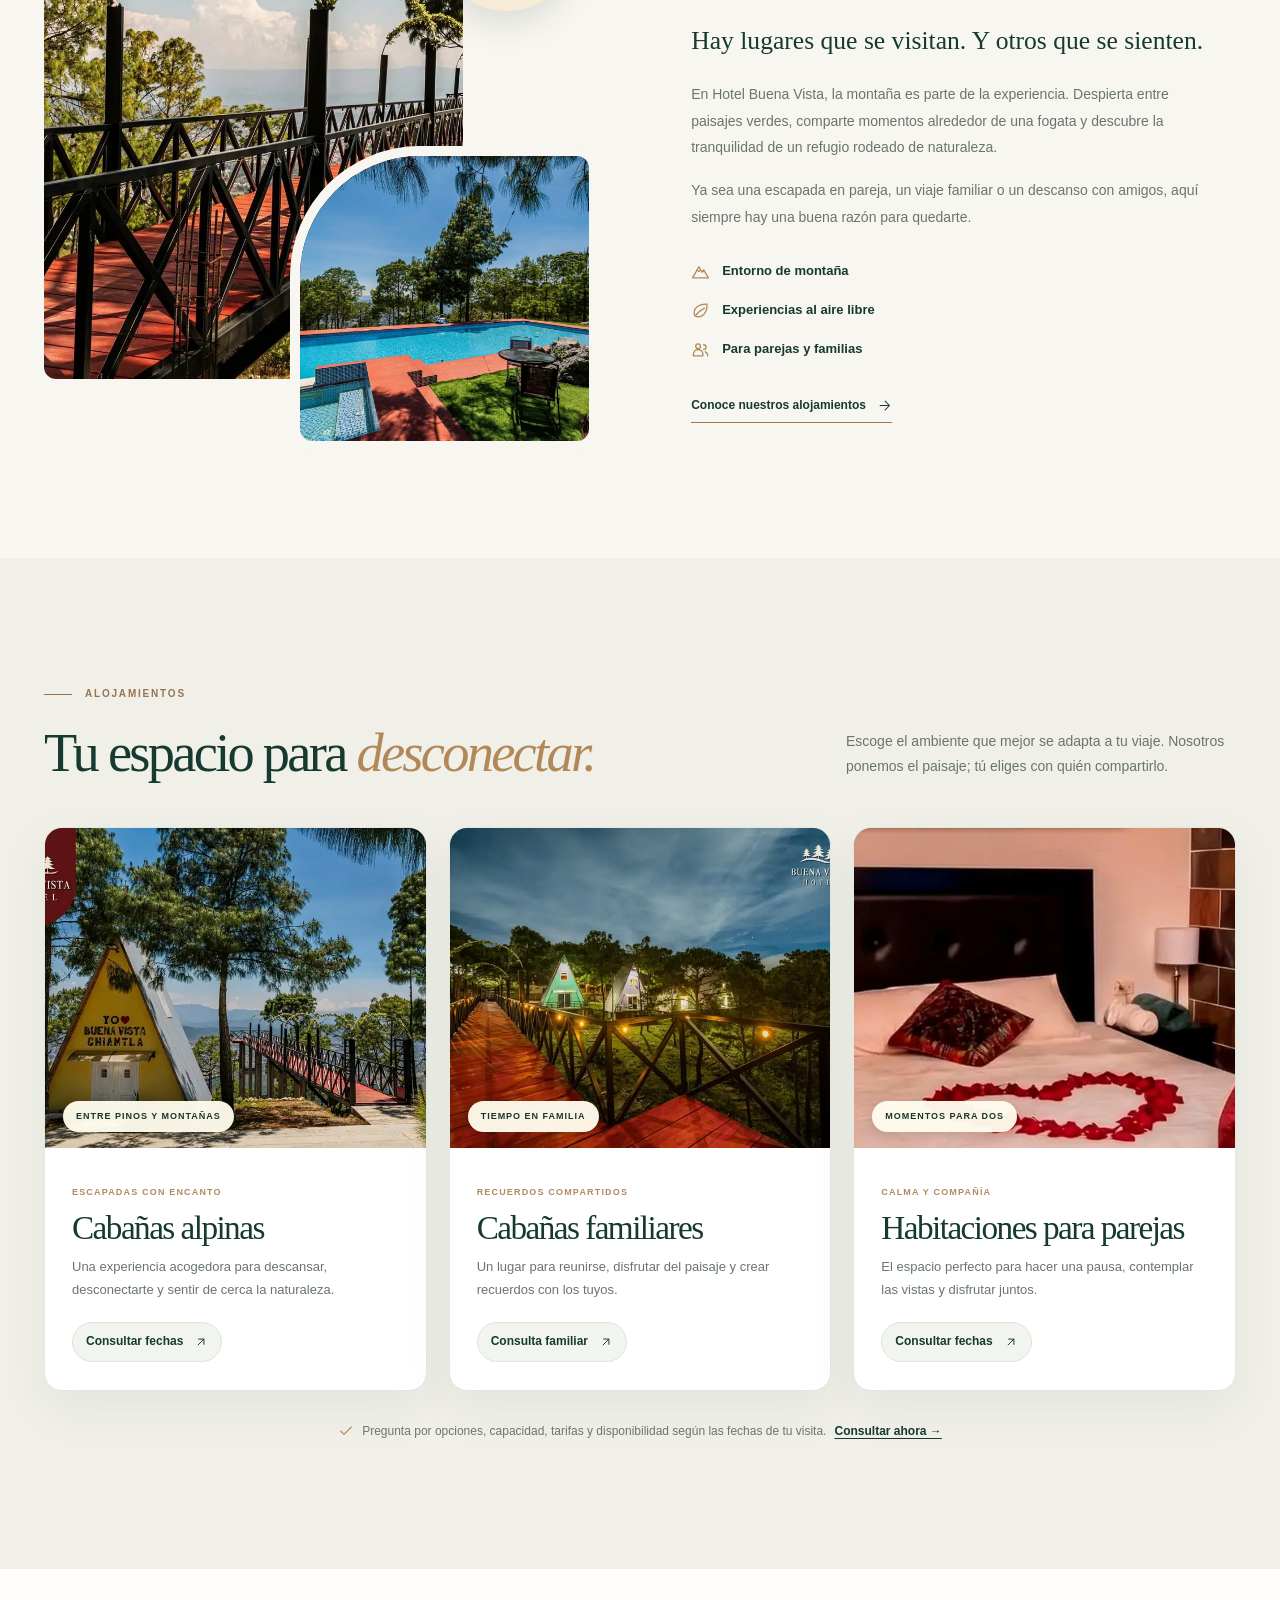
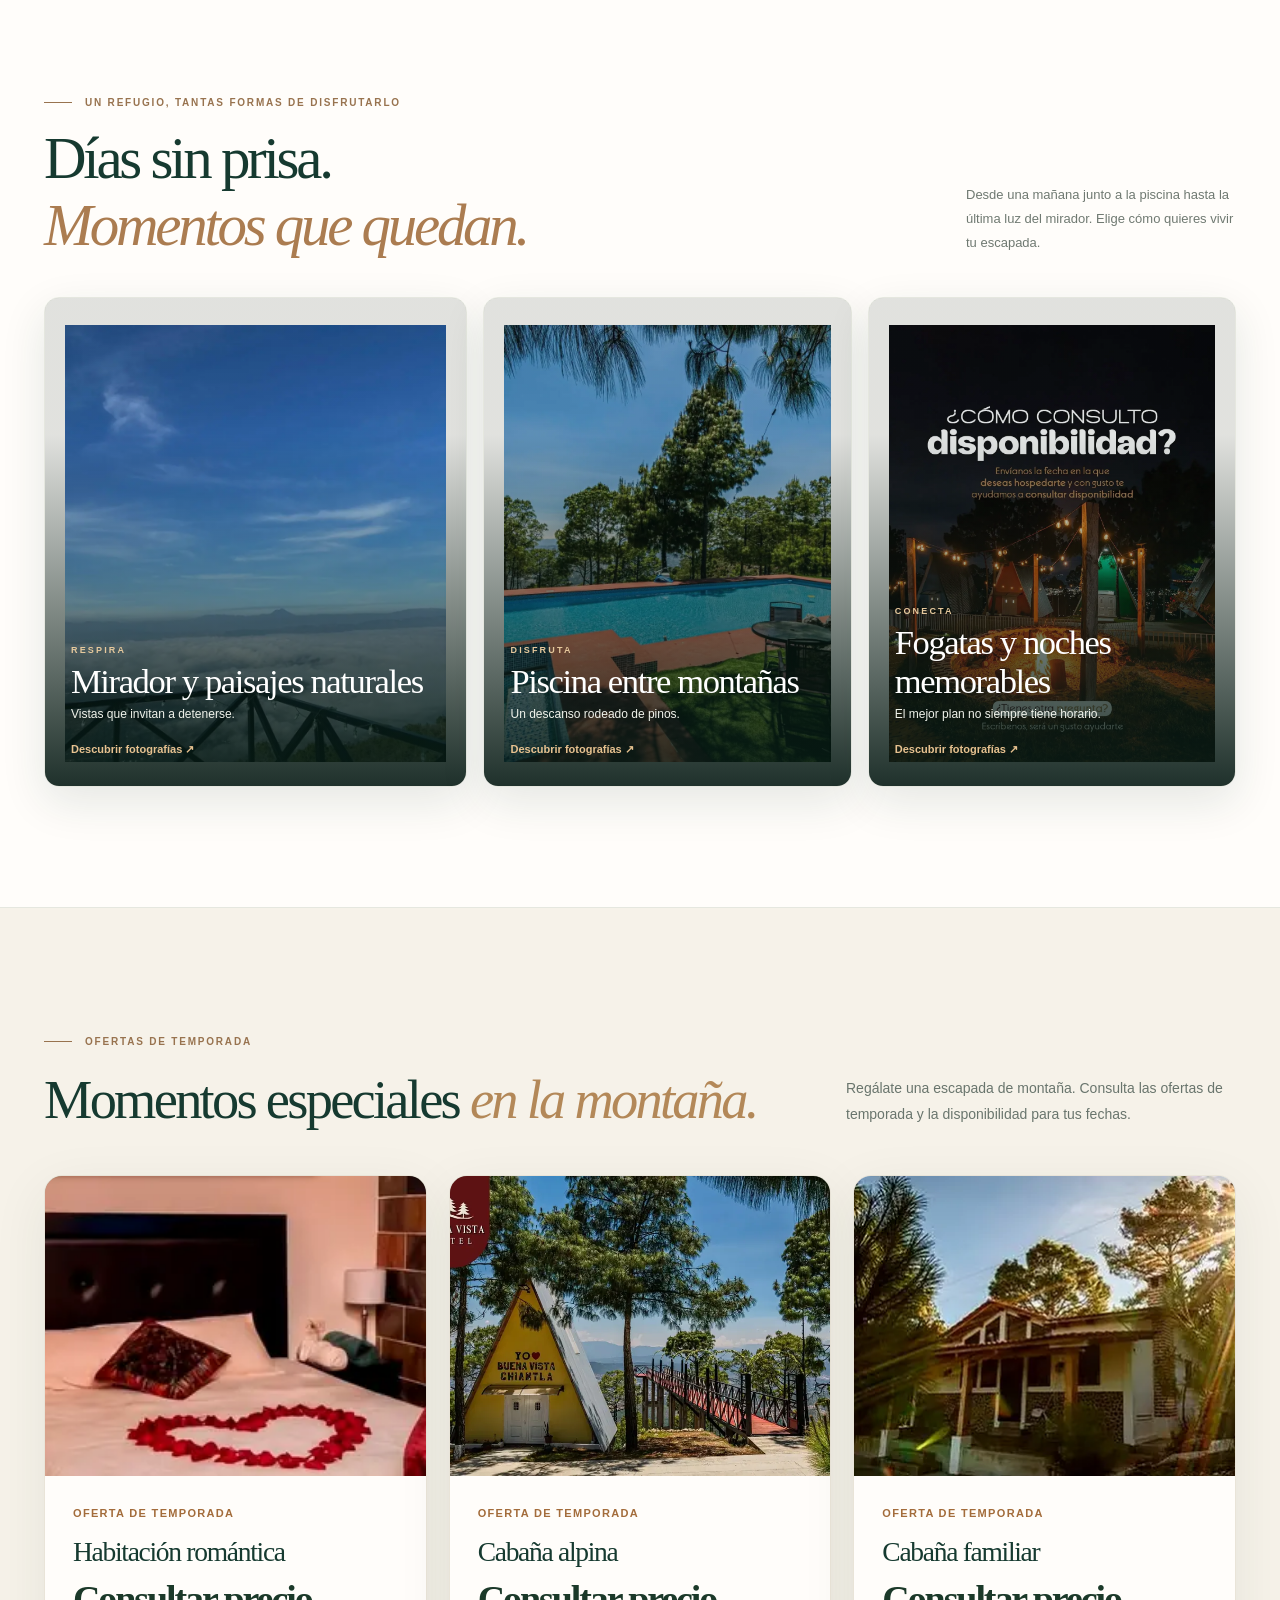
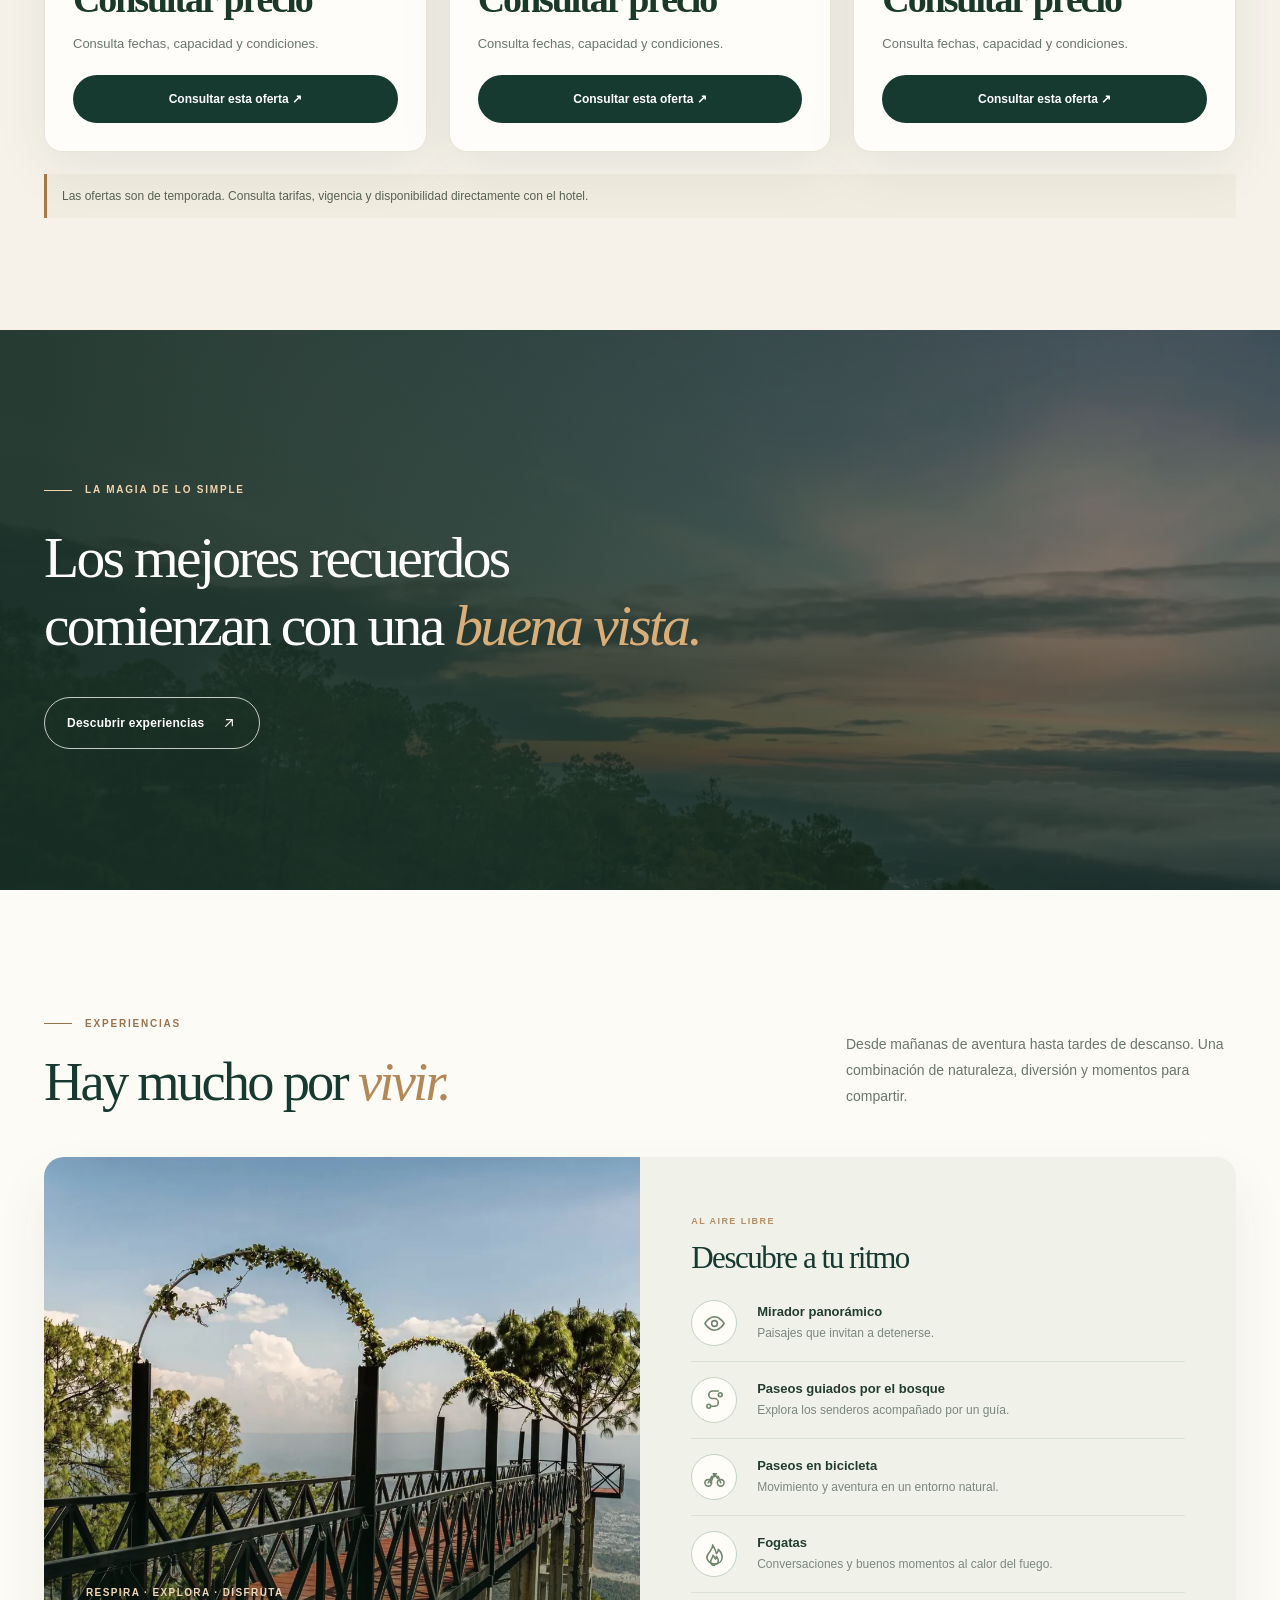
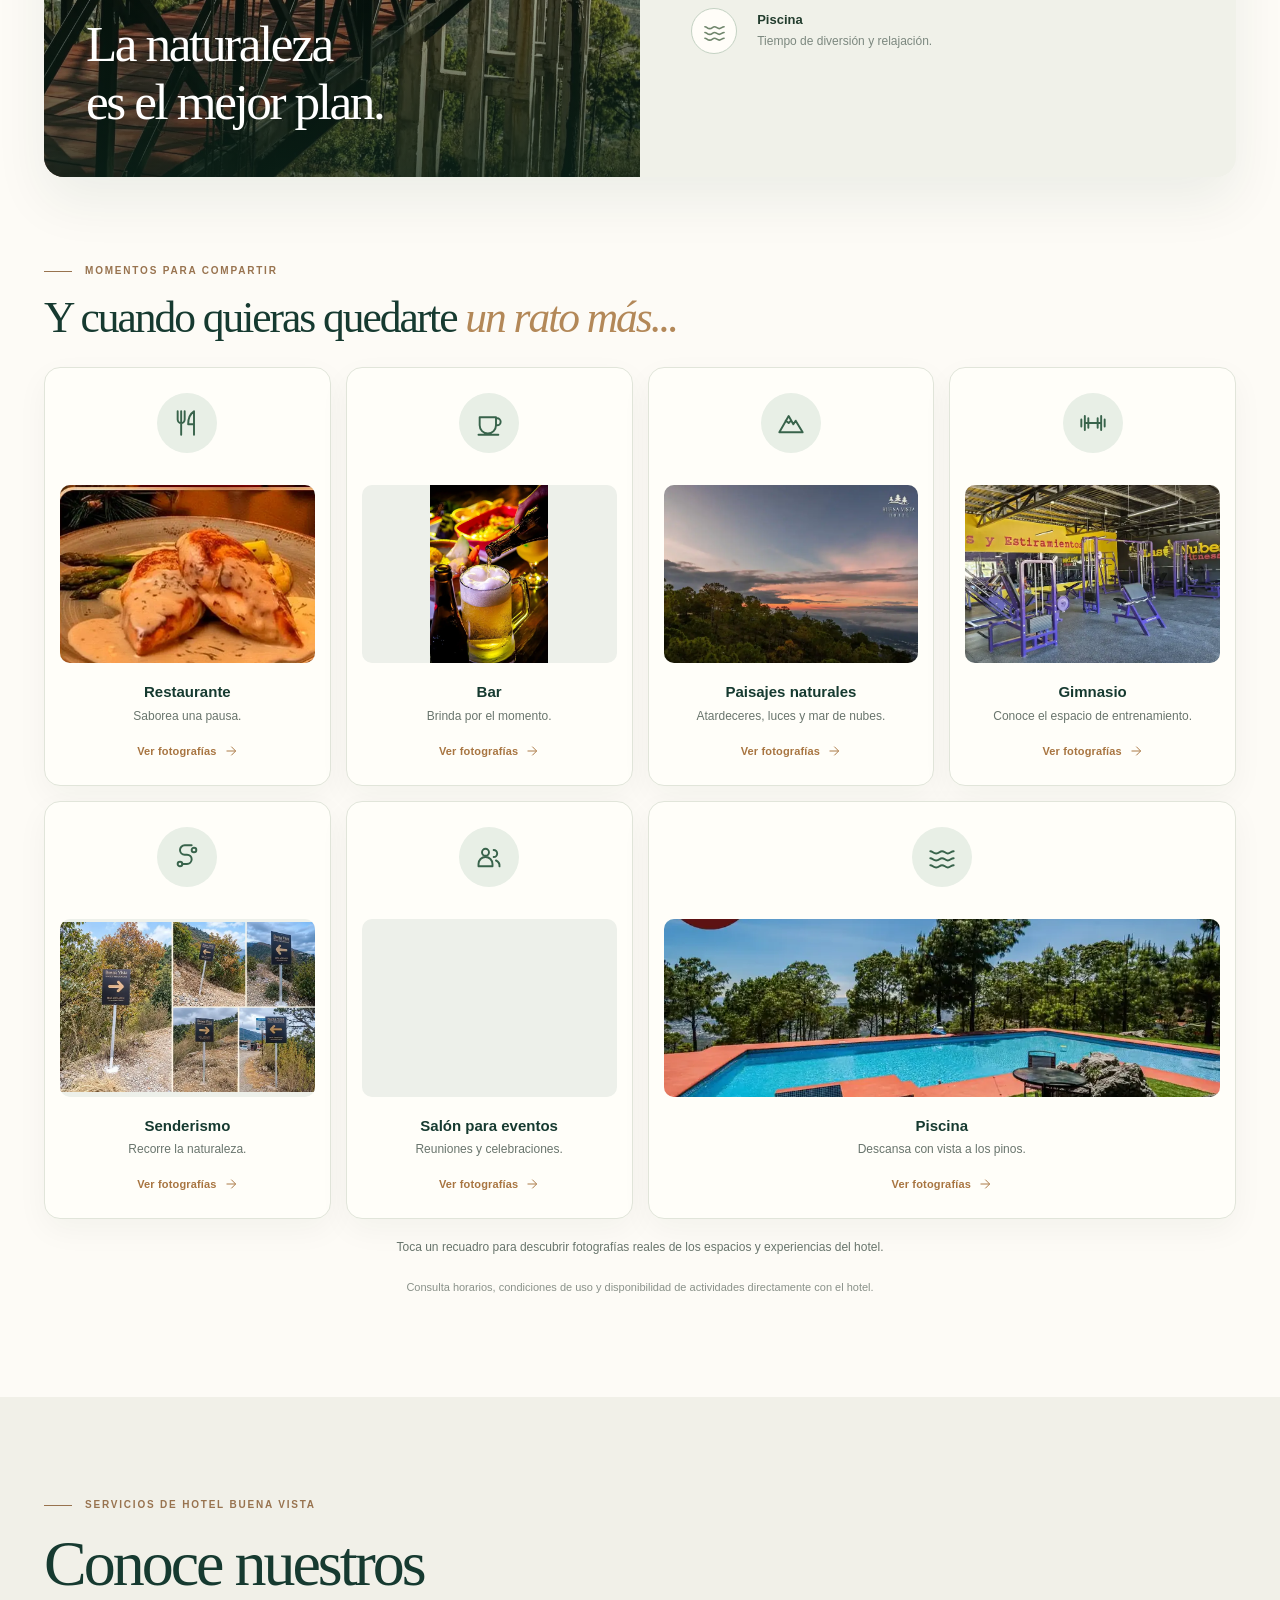
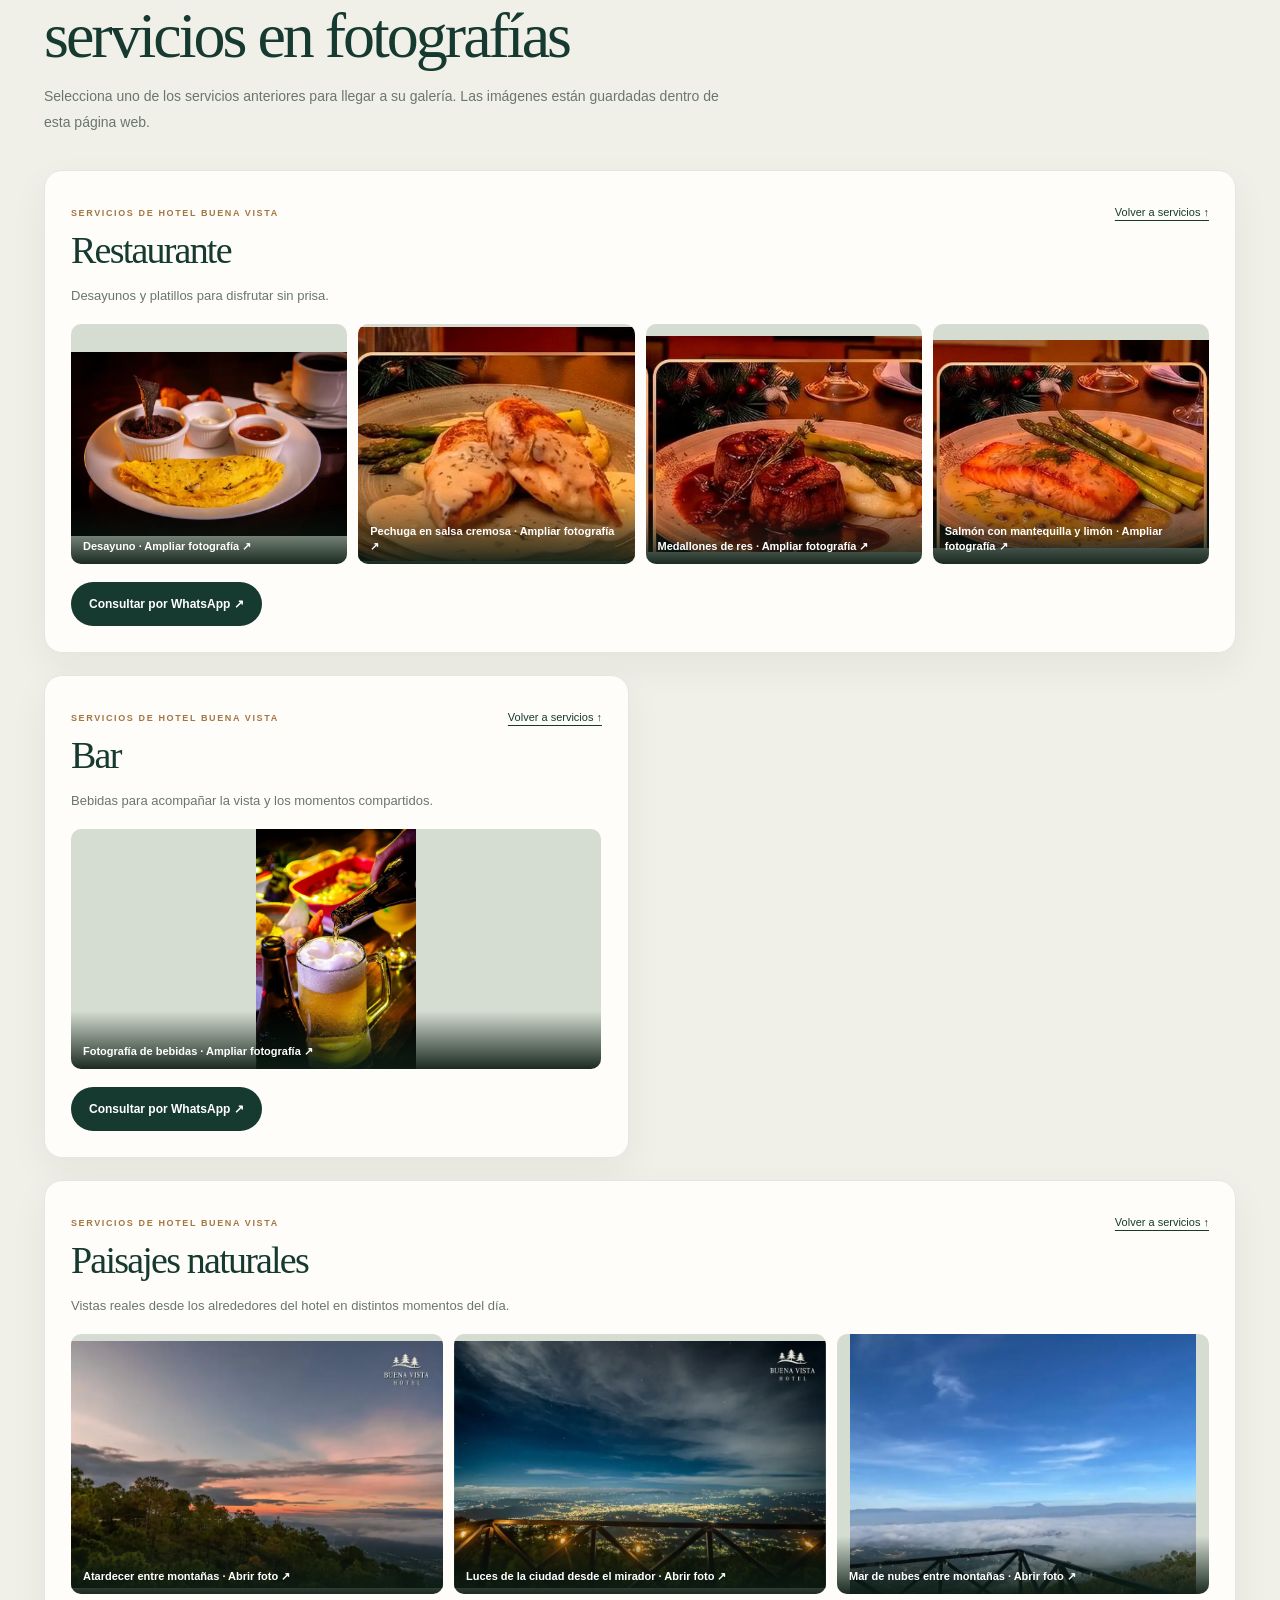
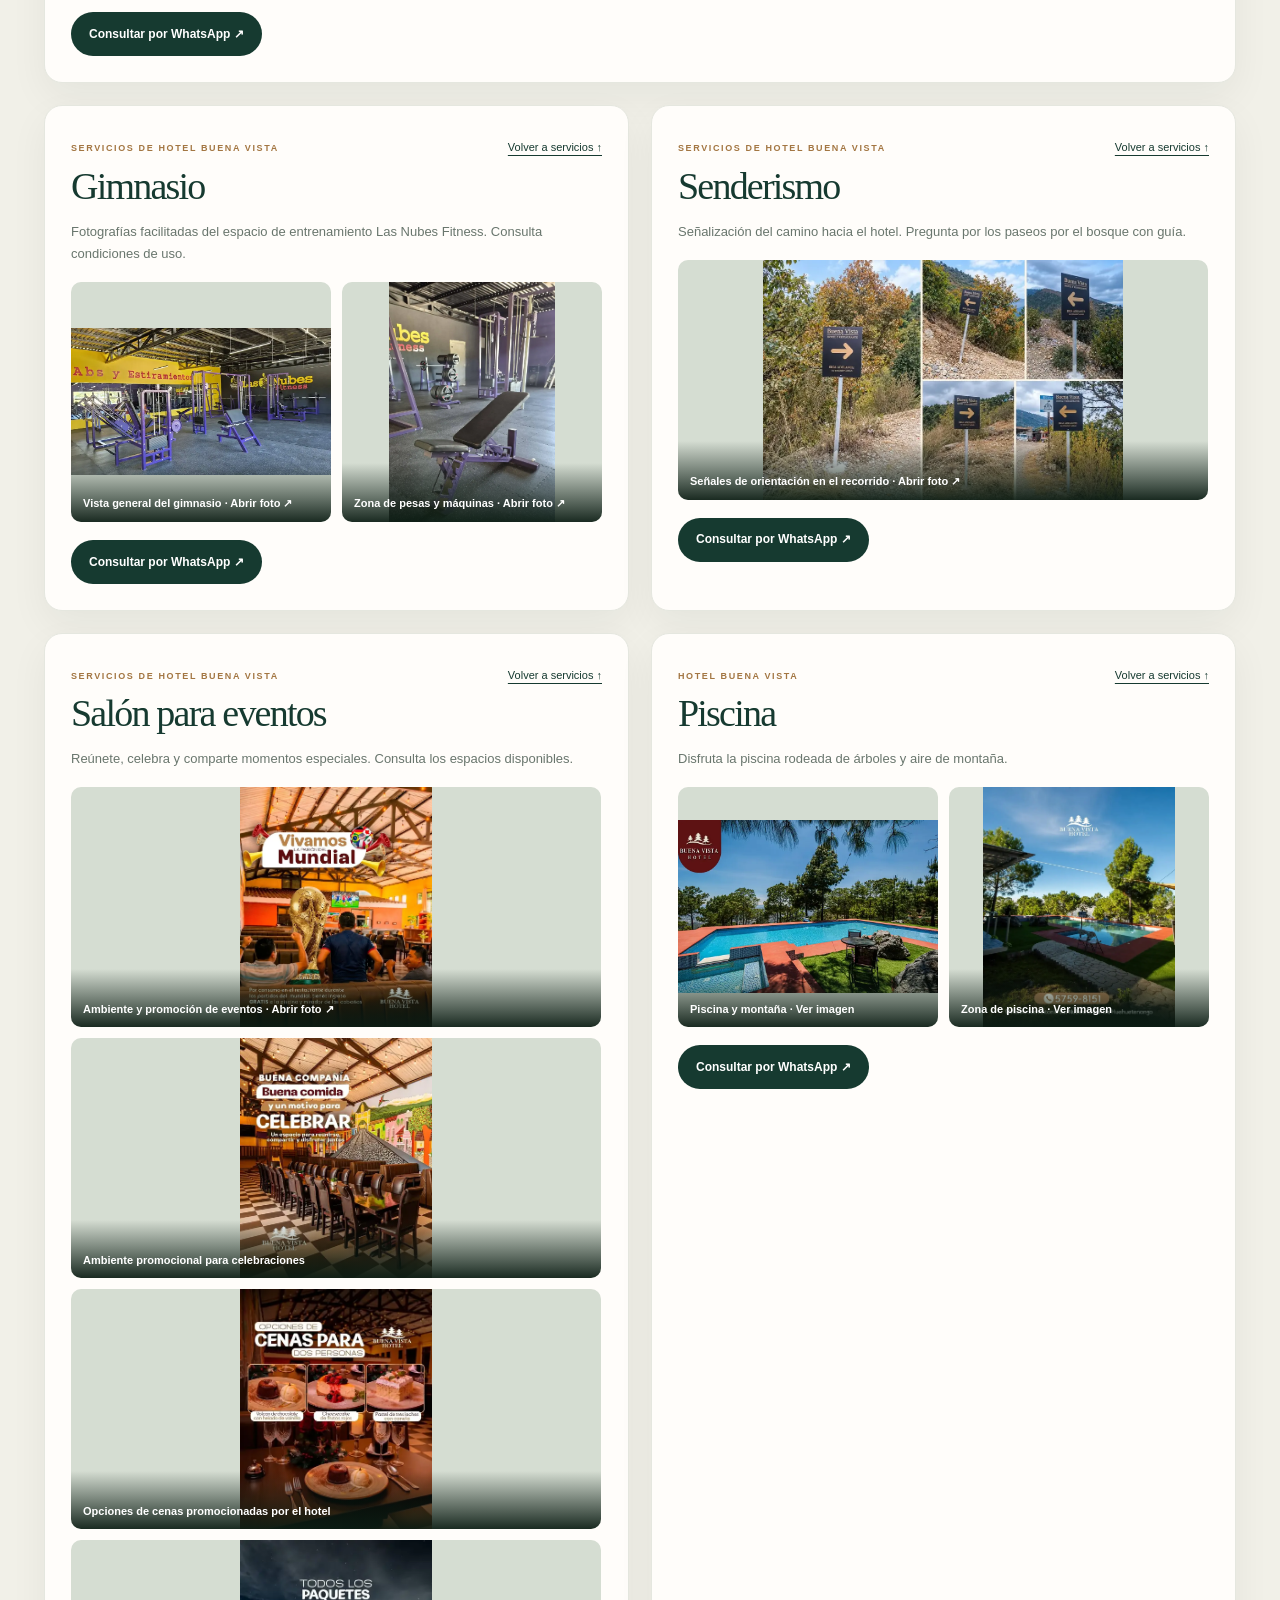
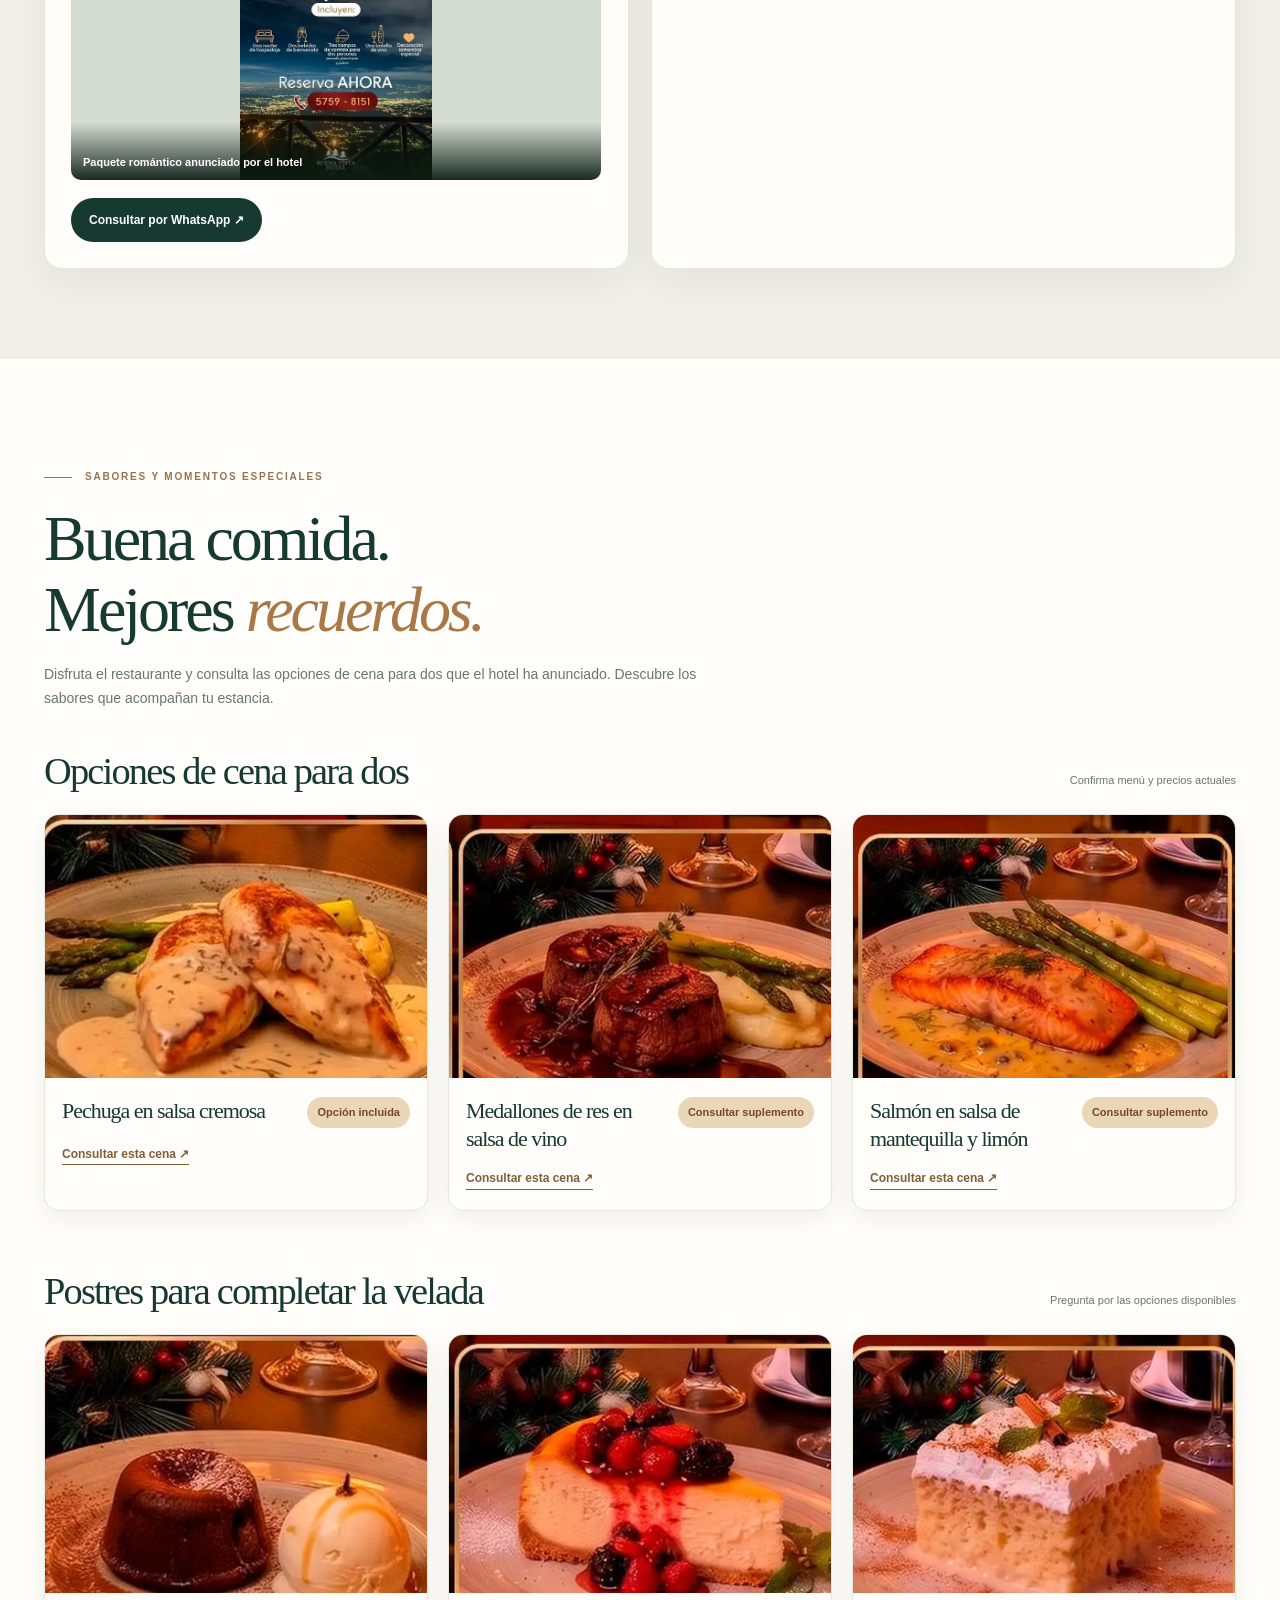
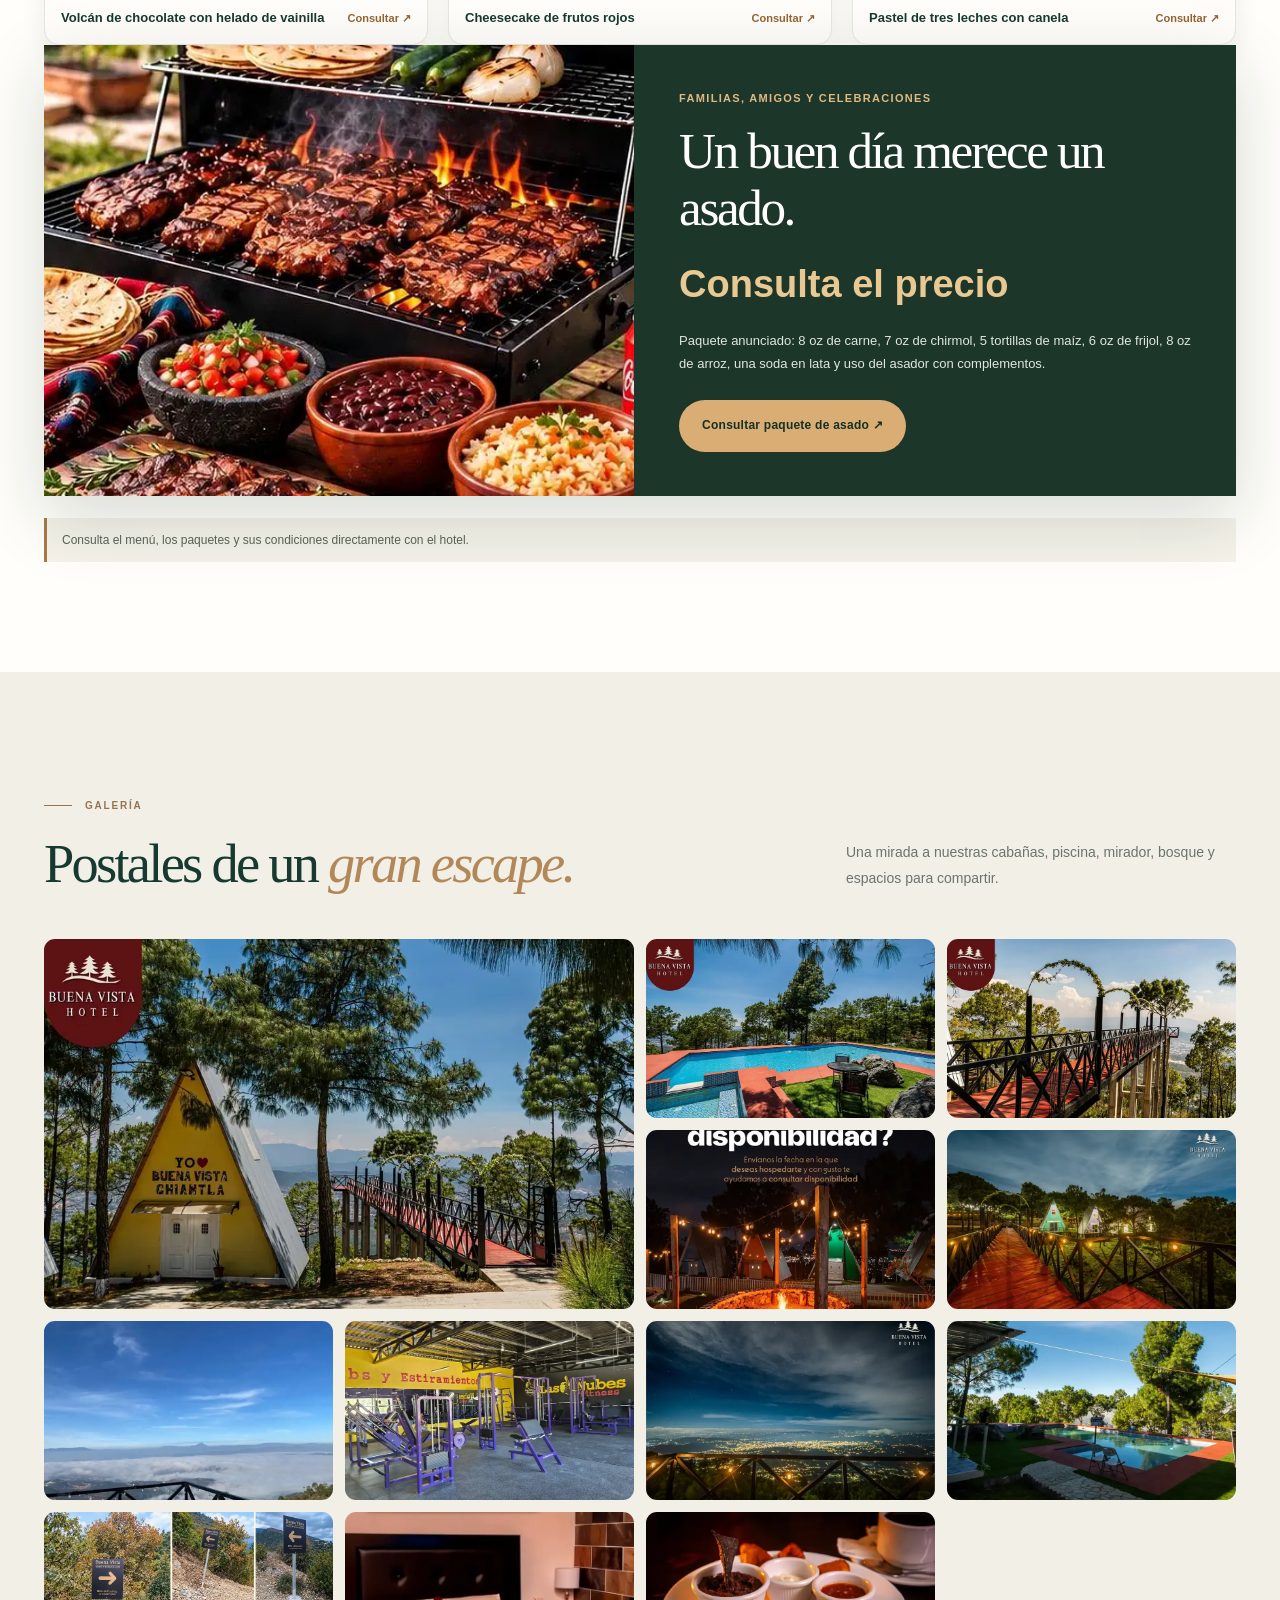
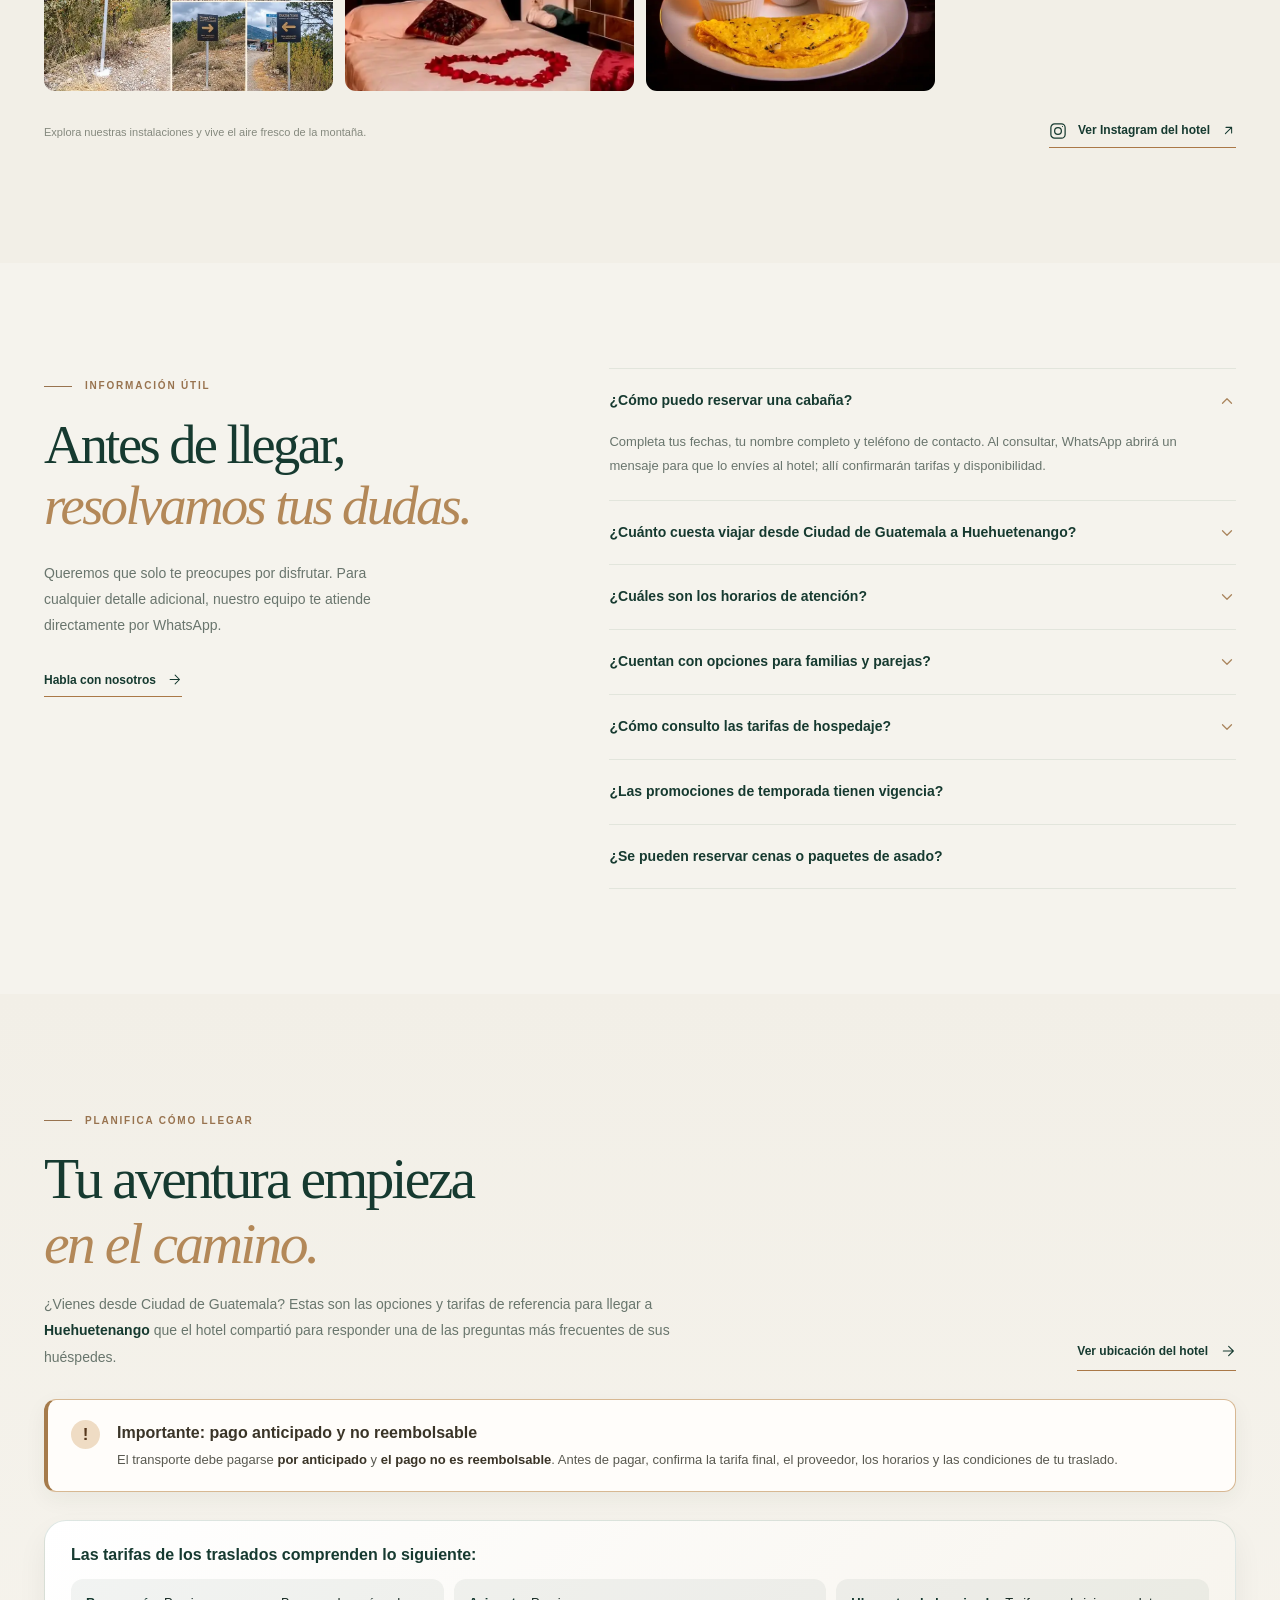
==== commit befd7246: "Add files via upload" ====
--- a/index.html
+++ b/index.html
@@ -8,7 +8,7 @@
 <link href="assets/icons/favicon.svg" rel="icon" type="image/svg+xml"/>
 <link href="assets/icons/apple-touch-icon.png" rel="apple-touch-icon"/>
 <link as="image" fetchpriority="high" href="assets/img/cabana-alpina-exterior-real.webp" rel="preload"/>
-<link href="styles.css?v=20261109-transport-pago-v7" rel="stylesheet"/>
+<link href="styles.css?v=20261110-logo-y-tarifas" rel="stylesheet"/>
 <title>Hotel Buena Vista | Cabañas en Chiantla, Huehuetenango</title>
 <meta content="Hotel Buena Vista en Chiantla, Huehuetenango. Cabañas alpinas, habitaciones para parejas, piscina, mirador y restaurante. Consulta disponibilidad por WhatsApp con tus fechas y datos de contacto." name="description"/><meta content="index,follow,max-image-preview:large" name="robots"/><meta content="light dark" name="color-scheme"/><meta content="website" property="og:type"/><meta content="Hotel Buena Vista" property="og:site_name"/><meta content="es_GT" property="og:locale"/><meta content="Hotel Buena Vista | Cabañas en Chiantla, Huehuetenango" property="og:title"/><meta content="Hotel Buena Vista en Chiantla, Huehuetenango. Cabañas alpinas, habitaciones para parejas, piscina, mirador y restaurante. Consulta disponibilidad por WhatsApp con tus fechas y datos de contacto." property="og:description"/><meta content="https://hotelbuenavista.online/" property="og:url"/><meta content="https://hotelbuenavista.online/assets/img/og-buena-vista-es.jpg" property="og:image"/><meta content="https://hotelbuenavista.online/assets/img/og-buena-vista-es.jpg" property="og:image:secure_url"/><meta content="1200" property="og:image:width"/><meta content="630" property="og:image:height"/><meta content="image/jpeg" property="og:image:type"/><meta content="Hotel Buena Vista - escapada de montaña en Chiantla" property="og:image:alt"/><meta content="summary_large_image" name="twitter:card"/><meta content="https://hotelbuenavista.online/assets/img/og-buena-vista-es.jpg" name="twitter:image"/><meta content="Hotel Buena Vista | Cabañas en Chiantla, Huehuetenango" name="twitter:title"/><meta content="Hotel Buena Vista en Chiantla, Huehuetenango: cabañas alpinas, habitaciones románticas, mirador, restaurante, cenas y asados. Consulta por WhatsApp." name="twitter:description"/><link href="https://hotelbuenavista.online/" rel="canonical"/><link href="https://hotelbuenavista.online/" hreflang="es-GT" rel="alternate"/><link href="https://hotelbuenavista.online/en/" hreflang="en" rel="alternate"/><link href="https://hotelbuenavista.online/" hreflang="x-default" rel="alternate"/><script type="application/ld+json">{"@context":"https://schema.org","@graph":[{"@type":"Hotel","@id":"https://hotelbuenavista.online/#hotel","name":"Hotel Buena Vista","description":"Hotel Buena Vista en Chiantla, Huehuetenango: cabañas alpinas, habitaciones románticas, mirador, restaurante, cenas y asados. Consulta por WhatsApp.","telephone":"+50257598151","email":"Hotelbuenavista502@gmail.com","image":["https://hotelbuenavista.online/assets/img/og-buena-vista-es.jpg"],"address":{"@type":"PostalAddress","streetAddress":"Cantón Buena Vista, Aldea San Antonio las Nubes","addressLocality":"Chiantla","addressRegion":"Huehuetenango","postalCode":"13001","addressCountry":"GT"},"hasMap":"https://www.google.com/maps/search/?api=1&query=Hotel%20y%20Restaurante%20Buena%20Vista%2C%20Chiantla%2C%20Huehuetenango%2C%20Guatemala&query_place_id=ChIJzRrWXWcVjIURyS6rai3AE9U","sameAs":["https://www.instagram.com/buenavistahotelgt/","https://www.facebook.com/hotelyrestaurantebuenavista/?locale=es_LA"],"availableLanguage":["es","en"],"amenityFeature":[{"@type":"LocationFeatureSpecification","name":"Alpine cabins","value":true},{"@type":"LocationFeatureSpecification","name":"Family cabins","value":true},{"@type":"LocationFeatureSpecification","name":"Couples rooms","value":true},{"@type":"LocationFeatureSpecification","name":"Swimming pool","value":true},{"@type":"LocationFeatureSpecification","name":"Scenic lookout","value":true},{"@type":"LocationFeatureSpecification","name":"Restaurant","value":true},{"@type":"LocationFeatureSpecification","name":"Bar","value":true},{"@type":"LocationFeatureSpecification","name":"Guided forest walks","value":true},{"@type":"LocationFeatureSpecification","name":"Bicycle rides","value":true},{"@type":"LocationFeatureSpecification","name":"Campfires","value":true},{"@type":"LocationFeatureSpecification","name":"Pool table","value":true},{"@type":"LocationFeatureSpecification","name":"Gym","value":true},{"@type":"LocationFeatureSpecification","name":"Soccer field","value":true},{"@type":"LocationFeatureSpecification","name":"Dinner options","value":true},{"@type":"LocationFeatureSpecification","name":"BBQ package","value":true},{"@type":"LocationFeatureSpecification","name":"Event space","value":true}],"potentialAction":{"@type":"CommunicateAction","name":"Consultar disponibilidad","target":"https://wa.me/50257598151"},"openingHoursSpecification":{"@type":"OpeningHoursSpecification","opens":"08:00","closes":"19:00"}},{"@type":"WebSite","name":"Hotel Buena Vista","url":"https://hotelbuenavista.online/"},{"@type":"WebPage","name":"Hotel Buena Vista | Cabañas en Chiantla, Huehuetenango","url":"https://hotelbuenavista.online/","description":"Hotel Buena Vista en Chiantla, Huehuetenango: cabañas alpinas y familiares, piscina, senderos, mirador panorámico y restaurante. Consulta disponibilidad por WhatsApp.","inLanguage":"es-GT","about":{"@id":"https://hotelbuenavista.online/#hotel"}}]}</script></head>
 <body class="premium-site" data-assets="assets/img/">
@@ -50,10 +50,7 @@
 </div>
 <header class="site-header" id="top">
 <div class="container header-inner">
-<a aria-label="Hotel Buena Vista, volver al inicio" class="brand" href="#inicio">
-<span class="brand-symbol"><svg aria-hidden="true" viewbox="0 0 68 68"><circle cx="34" cy="34" fill="none" r="31.5" stroke="currentColor" stroke-width="1.3"></circle><path d="M11 45 28 24l9 11 7-8 14 18" fill="none" stroke="currentColor" stroke-linecap="round" stroke-linejoin="round" stroke-width="2.6"></path><path d="M17 48c9-4 25-5 35 0M18 52h33" fill="none" stroke="currentColor" stroke-linecap="round" stroke-width="1.5"></path><path d="M36 18c2-2 3-2 6-1" fill="none" stroke="currentColor" stroke-linecap="round" stroke-width="1.2"></path></svg></span>
-<span class="brand-name"><small>HOTEL</small><strong>BUENA VISTA</strong><em>CHIANTLA · GUATEMALA</em></span>
-</a>
+<a aria-label="Hotel Buena Vista, volver al inicio" class="brand" href="#inicio"><span aria-hidden="true" class="brand-crest"><img alt="" decoding="async" height="90" src="assets/img/logo-simbolo-buena-vista.png" width="180"/></span><span class="brand-wordmark"><strong>BUENA VISTA</strong><small>H O T E L</small></span></a>
 <nav aria-label="Navegación principal" class="nav-links" id="navigation">
 <a class="nav-active" href="#inicio">Inicio</a>
 <a href="#nosotros">Nosotros</a>
@@ -181,62 +178,60 @@
 <details><summary>¿Cuentan con opciones para familias y parejas? <svg class="icon"><use href="#i-chevron"></use></svg></summary><p>Sí. Ofrecemos cabañas alpinas, cabañas familiares y habitaciones para parejas. Consulta la capacidad y características de cada opción antes de reservar.</p></details>
 <details><summary>¿Cómo consulto las tarifas de hospedaje? <svg class="icon"><use href="#i-chevron"></use></svg></summary><p>Las tarifas y la disponibilidad se confirman directamente con el hotel. Indícanos las fechas, el número de huéspedes y el tipo de alojamiento que buscas.</p></details>
 <details><summary>¿Las promociones de temporada tienen vigencia?</summary><p>Sí, pueden cambiar según la fecha. Consulta por WhatsApp el precio y las condiciones vigentes.</p></details><details><summary>¿Se pueden reservar cenas o paquetes de asado?</summary><p>Consulta directamente las inclusiones, precios y condiciones vigentes.</p></details></div></div></section>
-
-<section class="section transport-section" id="transporte" aria-labelledby="transport-heading">
-  <div class="container">
-    <div class="transport-intro reveal">
-      <div><span class="eyebrow"><span class="eyebrow-line"></span> PLANIFICA CÓMO LLEGAR</span>
-        <h2 id="transport-heading">Tu aventura empieza <em>en el camino.</em></h2>
-        <p>¿Vienes desde Ciudad de Guatemala? Estas son las opciones y tarifas de referencia para llegar a <strong>Huehuetenango</strong> que el hotel compartió para responder una de las preguntas más frecuentes de sus huéspedes.</p>
-      </div>
-      <a class="transport-intro-link" href="#ubicacion">Ver ubicación del hotel <svg class="icon" aria-hidden="true"><use href="#i-arrow"></use></svg></a>
-    </div>
-    <div class="transport-payment-notice reveal" role="note" aria-label="Condiciones de pago del transporte">
- <span class="transport-payment-mark" aria-hidden="true">!</span>
- <div><strong>Importante: pago anticipado y no reembolsable</strong>
- <p>El transporte debe pagarse <strong>por anticipado</strong> y <strong>el pago no es reembolsable</strong>. Antes de pagar, confirma la tarifa final, el proveedor, los horarios y las condiciones de tu traslado.</p></div>
-</div><div class="transport-grid">
-      <article class="transport-card reveal">
-        <div class="transport-media"><img src="assets/img/transporte-bus-expres.webp" alt="Autobús de carretera, imagen de referencia facilitada para información de transporte" loading="lazy" decoding="async" width="840" height="700"/><span class="transport-category">Por carretera</span></div>
-        <div class="transport-body"><div class="transport-icon"><svg class="icon" aria-hidden="true"><use href="#i-route"></use></svg></div>
-          <h3>Bus exprés</h3><p class="transport-subtitle">Ciudad de Guatemala → Huehuetenango</p>
-          <div class="transport-rates"><div><span>Solo ida</span><strong>Q145</strong></div><div><span>Ida y vuelta</span><strong>Q285</strong></div></div>
-          <p class="transport-footnote">Confirma terminal, salidas, cupos y condiciones con el operador.</p>
-          <a class="transport-action" href="https://wa.me/50257598151?text=Hola%2C+Hotel+Buena+Vista.+Quiero+informaci%C3%B3n+sobre+transporte+en+bus+expr%C3%A9s+de+Ciudad+de+Guatemala+a+Huehuetenango.+%C2%BFMe+pueden+orientar+con+horarios%2C+compra+de+boletos+y+c%C3%B3mo+llegar+despu%C3%A9s+al+hotel%3F%0APor+favor+confirmen+c%C3%B3mo+realizar+el+pago+anticipado+del+transporte+y+la+condici%C3%B3n+de+pago+no+reembolsable." target="_blank" rel="noopener noreferrer">Consultar transporte <svg class="icon" aria-hidden="true"><use href="#i-arrow-up"></use></svg></a>
-        </div>
-      </article>
-      <article class="transport-card transport-card-featured reveal">
-        <div class="transport-media"><img src="assets/img/transporte-avioneta-pista.webp" alt="Avioneta blanca estacionada en pista; imagen proporcionada como referencia de viaje aéreo" loading="lazy" decoding="async" width="1125" height="656"/><span class="transport-category">Por aire</span></div>
-        <div class="transport-body"><div class="transport-icon"><svg class="icon" aria-hidden="true"><use href="#i-sun"></use></svg></div>
-          <h3>Avioneta</h3><p class="transport-subtitle">Una alternativa aérea para tu viaje</p>
-          <div class="transport-rates"><div><span>Solo ida</span><strong>Q995</strong></div><div><span>Ida y vuelta</span><strong>Q1,800</strong></div></div>
-          <p class="transport-footnote">Operación, horarios, ruta y asientos sujetos a confirmación.</p>
-          <a class="transport-action" href="https://wa.me/50257598151?text=Hola%2C+Hotel+Buena+Vista.+Me+interesa+el+viaje+en+avioneta+a+Huehuetenango.+%C2%BFMe+pueden+indicar+c%C3%B3mo+consultar+vuelos%2C+disponibilidad%2C+horarios+y+tarifas+actualizadas%3F%0APor+favor+confirmen+c%C3%B3mo+realizar+el+pago+anticipado+del+transporte+y+la+condici%C3%B3n+de+pago+no+reembolsable." target="_blank" rel="noopener noreferrer">Consultar vuelos <svg class="icon" aria-hidden="true"><use href="#i-arrow-up"></use></svg></a>
-        </div>
-      </article>
-      <article class="transport-card reveal">
-        <div class="transport-media"><img src="assets/img/transporte-privado-minibus.webp" alt="Vehículo tipo microbús plateado; fotografía ilustrativa de transporte terrestre" loading="lazy" decoding="async" width="1046" height="665"/><span class="transport-category">Traslado por aplicación</span></div>
-        <div class="transport-body"><div class="transport-icon"><svg class="icon" aria-hidden="true"><use href="#i-location"></use></svg></div>
-          <h3>Uber</h3><p class="transport-subtitle">Opción de transporte solicitada por huéspedes</p>
-          <div class="transport-rate-single"><span>Tarifa informada</span><strong>Q3,200</strong><small>Confirmar recorrido y si corresponde a un solo trayecto</small></div>
-          <p class="transport-footnote">El vehículo de la foto es ilustrativo, no una unidad Uber confirmada.</p>
-          <a class="transport-action" href="https://wa.me/50257598151?text=Hola%2C+Hotel+Buena+Vista.+Deseo+consultar+la+opci%C3%B3n+de+Uber+o+traslado+por+aplicaci%C3%B3n+desde+Ciudad+de+Guatemala+a+Huehuetenango%2C+anunciada+como+referencia+en+Q3%2C200.+%C2%BFQu%C3%A9+cubre+la+tarifa+y+c%C3%B3mo+se+coordina%3F%0APor+favor+confirmen+c%C3%B3mo+realizar+el+pago+anticipado+del+transporte+y+la+condici%C3%B3n+de+pago+no+reembolsable." target="_blank" rel="noopener noreferrer">Consultar traslado <svg class="icon" aria-hidden="true"><use href="#i-arrow-up"></use></svg></a>
-        </div>
-      </article>
-    </div>
-    <div class="transport-bottom reveal">
-      <div class="transport-extra-photo"><img src="assets/img/transporte-avioneta-vuelo.webp" loading="lazy" decoding="async" alt="Avioneta en el aeródromo, segunda fotografía de referencia" width="299" height="168"/></div>
-      <div><strong>¿Cómo llego finalmente a Hotel Buena Vista?</strong><p>Estas tarifas corresponden al recorrido indicado hacia Huehuetenango, no necesariamente hasta las instalaciones del hotel en Chiantla. Consulta el transporte para el último tramo antes de viajar.</p></div>
-      <a href="https://wa.me/50257598151?text=Hola%2C%20Hotel%20Buena%20Vista.%20Viajo%20desde%20Ciudad%20de%20Guatemala%20y%20quiero%20llegar%20a%20sus%20instalaciones%20en%20Chiantla.%20%C2%BFMe%20orientan%20con%20el%20%C3%BAltimo%20tramo%20desde%20Huehuetenango%3F" target="_blank" rel="noopener noreferrer">Pedir orientación <svg class="icon" aria-hidden="true"><use href="#i-arrow-up"></use></svg></a>
-    </div>
-    <p class="transport-disclaimer">Tarifas en quetzales comunicadas por el hotel como referencia, no cotizaciones vinculantes. Pueden variar por temporada, disponibilidad y proveedor. El hotel debe confirmar si gestiona o no las reservas de transporte. Fotografías de referencia; no garantizan vehículos ni operadores específicos.</p>
-  </div>
-</section>
-
+<section aria-labelledby="transport-heading" class="section transport-section" id="transporte">
+<div class="container">
+<div class="transport-intro reveal">
+<div><span class="eyebrow"><span class="eyebrow-line"></span> PLANIFICA CÓMO LLEGAR</span>
+<h2 id="transport-heading">Tu aventura empieza <em>en el camino.</em></h2>
+<p>¿Vienes desde Ciudad de Guatemala? Estas son las opciones y tarifas de referencia para llegar a <strong>Huehuetenango</strong> que el hotel compartió para responder una de las preguntas más frecuentes de sus huéspedes.</p>
+</div>
+<a class="transport-intro-link" href="#ubicacion">Ver ubicación del hotel <svg aria-hidden="true" class="icon"><use href="#i-arrow"></use></svg></a>
+</div>
+<div aria-label="Condiciones de pago del transporte" class="transport-payment-notice reveal" role="note">
+<span aria-hidden="true" class="transport-payment-mark">!</span>
+<div><strong>Importante: pago anticipado y no reembolsable</strong>
+<p>El transporte debe pagarse <strong>por anticipado</strong> y <strong>el pago no es reembolsable</strong>. Antes de pagar, confirma la tarifa final, el proveedor, los horarios y las condiciones de tu traslado.</p></div>
+</div><div aria-label="Aclaración de tarifas del transporte" class="transport-pricing-note reveal" role="note"><h3>Las tarifas de los traslados comprenden lo siguiente:</h3><ul><li><strong>Bus exprés: </strong>Precio por persona. Bus grande y cómodo.</li><li><strong>Avioneta: </strong>Precio por persona.</li><li><strong>Uber o traslado privado: </strong>Tarifa por el viaje completo, con capacidad de hasta 12 personas.</li></ul></div><div class="transport-grid">
+<article class="transport-card reveal">
+<div class="transport-media"><img alt="Autobús de carretera, imagen de referencia facilitada para información de transporte" decoding="async" height="700" loading="lazy" src="assets/img/transporte-bus-expres.webp" width="840"/><span class="transport-category">Por carretera</span></div>
+<div class="transport-body"><div class="transport-icon"><svg aria-hidden="true" class="icon"><use href="#i-route"></use></svg></div>
+<h3>Bus exprés</h3><p class="transport-subtitle">Ciudad de Guatemala → Huehuetenango</p>
+<div class="transport-rates"><div><span>Solo ida · por persona</span><strong>Q145</strong></div><div><span>Ida y vuelta · por persona</span><strong>Q285</strong></div></div>
+<p class="transport-footnote">Tarifa referencial por persona. Confirma terminal, salidas, cupos y condiciones con el operador.</p>
+<a class="transport-action" href="https://wa.me/50257598151?text=Hola%2C+Hotel+Buena+Vista.+Quiero+informaci%C3%B3n+sobre+el+bus+expr%C3%A9s+de+Ciudad+de+Guatemala+a+Huehuetenango.+Entiendo+que+la+tarifa+publicada+es+por+persona.+%C2%BFMe+pueden+orientar+con+horarios%2C+cupos+y+compra+de+boletos%3F%0ATambi%C3%A9n+por+favor+confirmen+c%C3%B3mo+realizar+el+pago+anticipado+del+transporte+y+la+condici%C3%B3n+de+pago+no+reembolsable." rel="noopener noreferrer" target="_blank">Consultar transporte <svg aria-hidden="true" class="icon"><use href="#i-arrow-up"></use></svg></a>
+</div>
+</article>
+<article class="transport-card transport-card-featured reveal">
+<div class="transport-media"><img alt="Avioneta blanca estacionada en pista; imagen proporcionada como referencia de viaje aéreo" decoding="async" height="656" loading="lazy" src="assets/img/transporte-avioneta-pista.webp" width="1125"/><span class="transport-category">Por aire</span></div>
+<div class="transport-body"><div class="transport-icon"><svg aria-hidden="true" class="icon"><use href="#i-sun"></use></svg></div>
+<h3>Avioneta</h3><p class="transport-subtitle">Una alternativa aérea para tu viaje</p>
+<div class="transport-rates"><div><span>Solo ida · por persona</span><strong>Q995</strong></div><div><span>Ida y vuelta · por persona</span><strong>Q1,800</strong></div></div>
+<p class="transport-footnote">Tarifa referencial por persona. Operación, horarios, ruta y asientos sujetos a confirmación.</p>
+<a class="transport-action" href="https://wa.me/50257598151?text=Hola%2C+Hotel+Buena+Vista.+Me+interesa+la+opci%C3%B3n+de+avioneta+de+Ciudad+de+Guatemala+a+Huehuetenango.+Entiendo+que+la+tarifa+publicada+es+por+persona.+%C2%BFMe+pueden+indicar+c%C3%B3mo+consultar+disponibilidad%2C+horarios+y+tarifas+actualizadas%3F%0APor+favor+confirmen+tambi%C3%A9n+c%C3%B3mo+realizar+el+pago+anticipado+del+transporte+y+la+condici%C3%B3n+de+pago+no+reembolsable." rel="noopener noreferrer" target="_blank">Consultar vuelos <svg aria-hidden="true" class="icon"><use href="#i-arrow-up"></use></svg></a>
+</div>
+</article>
+<article class="transport-card reveal">
+<div class="transport-media"><img alt="Vehículo tipo microbús plateado; fotografía ilustrativa de transporte terrestre" decoding="async" height="665" loading="lazy" src="assets/img/transporte-privado-minibus.webp" width="1046"/><span class="transport-category">Traslado por aplicación</span></div>
+<div class="transport-body"><div class="transport-icon"><svg aria-hidden="true" class="icon"><use href="#i-location"></use></svg></div>
+<h3>Uber o traslado privado</h3><p class="transport-subtitle">Tarifa por viaje completo desde Ciudad de Guatemala</p>
+<div class="transport-rate-single"><span>Tarifa por viaje completo</span><strong>Q3,200</strong><small>Puede llevar hasta 12 personas</small></div>
+<p class="transport-footnote">Tarifa referencial para el viaje completo. Confirma el punto de salida, el recorrido y la coordinación del traslado.</p>
+<a class="transport-action" href="https://wa.me/50257598151?text=Hola%2C+Hotel+Buena+Vista.+Deseo+consultar+la+opci%C3%B3n+de+Uber+o+traslado+privado+desde+Ciudad+de+Guatemala+a+Huehuetenango.+Entiendo+que+la+tarifa+publicada+de+Q3%2C200+corresponde+al+viaje+completo+y+que+puede+llevar+hasta+12+personas.+%C2%BFMe+pueden+confirmar+c%C3%B3mo+se+coordina%3F%0APor+favor+confirmen+tambi%C3%A9n+c%C3%B3mo+realizar+el+pago+anticipado+del+transporte+y+la+condici%C3%B3n+de+pago+no+reembolsable." rel="noopener noreferrer" target="_blank">Consultar traslado <svg aria-hidden="true" class="icon"><use href="#i-arrow-up"></use></svg></a>
+</div>
+</article>
+</div>
+<div class="transport-bottom reveal">
+<div class="transport-extra-photo"><img alt="Avioneta en el aeródromo, segunda fotografía de referencia" decoding="async" height="168" loading="lazy" src="assets/img/transporte-avioneta-vuelo.webp" width="299"/></div>
+<div><strong>¿Cómo llego finalmente a Hotel Buena Vista?</strong><p>Estas tarifas cubren el recorrido indicado hacia Huehuetenango. Si necesitas apoyo para llegar hasta el hotel en Chiantla, consúltalo antes de viajar.</p></div>
+<a href="https://wa.me/50257598151?text=Hola%2C%20Hotel%20Buena%20Vista.%20Viajo%20desde%20Ciudad%20de%20Guatemala%20y%20quiero%20llegar%20a%20sus%20instalaciones%20en%20Chiantla.%20%C2%BFMe%20orientan%20con%20el%20%C3%BAltimo%20tramo%20desde%20Huehuetenango%3F" rel="noopener noreferrer" target="_blank">Pedir orientación <svg aria-hidden="true" class="icon"><use href="#i-arrow-up"></use></svg></a>
+</div>
+<p class="transport-disclaimer">Tarifas en quetzales comunicadas por el hotel como referencia y sujetas a cambios por temporada, disponibilidad y proveedor. Bus exprés y avioneta: precios por persona. Uber o traslado privado: tarifa por viaje completo para hasta 12 personas. El transporte debe pagarse por anticipado y no es reembolsable. Fotografías de referencia; no garantizan vehículos ni operadores específicos.</p>
+</div>
+</section>
 <section class="section location-section" id="ubicacion"><div class="container"><div class="section-top location-top reveal"><div><span class="eyebrow"><span class="eyebrow-line"></span> ENCUÉNTRANOS</span><h2>Tu refugio está en <em>Chiantla.</em></h2></div><p>Nos encontramos en las montañas de Huehuetenango, en un entorno natural ideal para desconectarte de la rutina.</p></div><div class="location-grid"><div class="contact-card reveal"><span class="mini-label">TE ESPERAMOS</span><h3>Hotel Buena Vista</h3><p class="contact-intro">La próxima historia que quieras recordar empieza con una visita.</p><div class="contact-row"><span><svg class="icon"><use href="#i-location"></use></svg></span><div><small>UBICACIÓN</small><strong>Cantón Buena Vista, Aldea San Antonio las Nubes, Chiantla, Huehuetenango</strong></div></div><div class="contact-row"><span><svg class="icon"><use href="#i-clock"></use></svg></span><div><small>ATENCIÓN AL CLIENTE</small><strong>8:00 a.m. – 7:00 p.m.</strong></div></div><div class="contact-row"><span><svg class="icon"><use href="#i-phone"></use></svg></span><div><small>TELÉFONO Y WHATSAPP</small><a href="tel:+50257598151">+502 5759-8151</a></div></div><div class="contact-row"><span><svg class="icon"><use href="#i-mail"></use></svg></span><div><small>CORREO ELECTRÓNICO</small><a class="email-address" href="mailto:Hotelbuenavista502@gmail.com">Hotelbuenavista502@gmail.com</a></div></div><div class="contact-actions"><a class="btn btn-dark" href="https://www.google.com/maps/search/?api=1&amp;query=Hotel%20y%20Restaurante%20Buena%20Vista%2C%20Chiantla%2C%20Huehuetenango%2C%20Guatemala&amp;query_place_id=ChIJzRrWXWcVjIURyS6rai3AE9U" rel="noopener noreferrer" target="_blank">Cómo llegar <svg class="icon"><use href="#i-arrow-up"></use></svg></a><a class="text-link" href="https://wa.me/50257598151?text=Hola%2C%20quiero%20saber%20c%C3%B3mo%20llegar%20al%20Hotel%20Buena%20Vista." rel="noopener noreferrer" target="_blank">Pedir indicaciones <svg class="icon"><use href="#i-arrow"></use></svg></a></div></div><div class="map-frame reveal"><iframe allowfullscreen="" loading="lazy" referrerpolicy="no-referrer-when-downgrade" src="https://maps.google.com/maps?q=Hotel%20y%20Restaurante%20Buena%20Vista%20San%20Antonio%20las%20Nubes%20Chiantla&amp;output=embed" title="Mapa de ubicación de Hotel Buena Vista en Chiantla, Huehuetenango"></iframe><a class="map-overlay-link" href="https://www.google.com/maps/search/?api=1&amp;query=Hotel%20y%20Restaurante%20Buena%20Vista%2C%20Chiantla%2C%20Huehuetenango%2C%20Guatemala&amp;query_place_id=ChIJzRrWXWcVjIURyS6rai3AE9U" rel="noopener noreferrer" target="_blank"><svg class="icon"><use href="#i-location"></use></svg> Abrir en Google Maps <svg class="icon"><use href="#i-arrow-up"></use></svg></a></div></div></div></section>
 <section class="final-cta"><div class="container final-cta-inner reveal"><div><span class="eyebrow eyebrow-light"><span class="eyebrow-line"></span> TU MOMENTO TE ESPERA</span><h2>Haz espacio para<br/><em>algo inolvidable.</em></h2><p>Montañas, aire fresco y días sin prisa. ¿Nos vemos en Buena Vista?</p></div><a class="btn btn-light" href="https://wa.me/50257598151?text=Hola%2C%20me%20gustar%C3%ADa%20reservar%20una%20estad%C3%ADa%20en%20Hotel%20Buena%20Vista." rel="noopener noreferrer" target="_blank">Quiero reservar <svg class="icon"><use href="#i-arrow-up"></use></svg></a></div></section>
 </main>
-<footer class="site-footer"><div class="container footer-main"><div class="footer-about"><a aria-label="Hotel Buena Vista, regresar al inicio" class="brand brand-footer" href="#inicio"><span class="brand-symbol"><svg aria-hidden="true" viewbox="0 0 68 68"><circle cx="34" cy="34" fill="none" r="31.5" stroke="currentColor" stroke-width="1.3"></circle><path d="M11 45 28 24l9 11 7-8 14 18" fill="none" stroke="currentColor" stroke-linecap="round" stroke-linejoin="round" stroke-width="2.6"></path><path d="M17 48c9-4 25-5 35 0M18 52h33" fill="none" stroke="currentColor" stroke-linecap="round" stroke-width="1.5"></path></svg></span><span class="brand-name"><small>HOTEL</small><strong>BUENA VISTA</strong><em>CHIANTLA · GUATEMALA</em></span></a><p>Entre montañas y naturaleza, siempre hay un buen motivo para quedarse.</p><a aria-label="Visitar Instagram" class="footer-social" href="https://www.instagram.com/buenavistahotelgt/" rel="noopener noreferrer" target="_blank"><svg class="icon"><use href="#i-instagram"></use></svg> Instagram <svg class="icon"><use href="#i-arrow-up"></use></svg></a><a aria-label="Visitar Hotel Buena Vista en Facebook" class="footer-social footer-facebook" href="https://www.facebook.com/hotelyrestaurantebuenavista/?locale=es_LA" rel="noopener noreferrer" target="_blank"><svg aria-hidden="true" class="facebook-brand-icon" viewbox="0 0 36 36"><circle cx="18" cy="18" fill="#1877F2" r="18"></circle><path d="M20.8 32V20.5h3.9l.6-4.5h-4.5v-2.9c0-1.3.4-2.2 2.3-2.2h2.4V6.9c-.4-.1-1.9-.2-3.5-.2-3.5 0-6 2.1-6 6v3.3h-4v4.5h4V32h4.8Z" fill="#fff"></path></svg><span>Facebook</span><svg aria-hidden="true" class="icon"><use href="#i-arrow-up"></use></svg></a></div><div class="footer-col"><strong>EXPLORA</strong><a href="#nosotros">El hotel</a><a href="#alojamientos">Alojamientos</a><a href="#experiencias">Experiencias</a><a href="#galeria">Galería</a><a href="#transporte">Transporte desde Guatemala</a><a href="privacidad.html">Política de privacidad</a><a href="terminos.html">Condiciones de uso</a></div><div class="footer-col"><strong>INFORMACIÓN</strong><a href="#ubicacion">Ubicación</a><a href="#reservas">Reservaciones</a><a href="https://www.google.com/maps/search/?api=1&amp;query=Hotel%20y%20Restaurante%20Buena%20Vista%2C%20Chiantla%2C%20Huehuetenango%2C%20Guatemala&amp;query_place_id=ChIJzRrWXWcVjIURyS6rai3AE9U" rel="noopener noreferrer" target="_blank">Cómo llegar</a><a href="mailto:Hotelbuenavista502@gmail.com">Contacto</a></div><div class="footer-contact"><strong>HABLEMOS</strong><a class="footer-phone" href="tel:+50257598151">+502 5759-8151</a><p>Cantón Buena Vista, Aldea San Antonio las Nubes, Chiantla, Huehuetenango</p><a class="footer-wa" href="https://wa.me/50257598151" rel="noopener noreferrer" target="_blank">Escríbenos por WhatsApp <svg class="icon"><use href="#i-arrow-up"></use></svg></a></div></div><div class="container footer-bottom"><span>© <span id="year">2026</span> Hotel Buena Vista. Todos los derechos reservados.</span><span>Hotel Buena Vista · Naturaleza y descanso en Chiantla.</span><a href="#top">Volver arriba ↑</a></div></footer>
+<footer class="site-footer"><div class="container footer-main"><div class="footer-about"><a aria-label="Hotel Buena Vista, regresar al inicio" class="brand brand-footer" href="#inicio"><img alt="Hotel Buena Vista" class="brand-footer-logo" decoding="async" height="126" src="assets/img/logo-buena-vista-hotel.png" width="220"/></a><p>Entre montañas y naturaleza, siempre hay un buen motivo para quedarse.</p><a aria-label="Visitar Instagram" class="footer-social" href="https://www.instagram.com/buenavistahotelgt/" rel="noopener noreferrer" target="_blank"><svg class="icon"><use href="#i-instagram"></use></svg> Instagram <svg class="icon"><use href="#i-arrow-up"></use></svg></a><a aria-label="Visitar Hotel Buena Vista en Facebook" class="footer-social footer-facebook" href="https://www.facebook.com/hotelyrestaurantebuenavista/?locale=es_LA" rel="noopener noreferrer" target="_blank"><svg aria-hidden="true" class="facebook-brand-icon" viewbox="0 0 36 36"><circle cx="18" cy="18" fill="#1877F2" r="18"></circle><path d="M20.8 32V20.5h3.9l.6-4.5h-4.5v-2.9c0-1.3.4-2.2 2.3-2.2h2.4V6.9c-.4-.1-1.9-.2-3.5-.2-3.5 0-6 2.1-6 6v3.3h-4v4.5h4V32h4.8Z" fill="#fff"></path></svg><span>Facebook</span><svg aria-hidden="true" class="icon"><use href="#i-arrow-up"></use></svg></a></div><div class="footer-col"><strong>EXPLORA</strong><a href="#nosotros">El hotel</a><a href="#alojamientos">Alojamientos</a><a href="#experiencias">Experiencias</a><a href="#galeria">Galería</a><a href="#transporte">Transporte desde Guatemala</a><a href="privacidad.html">Política de privacidad</a><a href="terminos.html">Condiciones de uso</a></div><div class="footer-col"><strong>INFORMACIÓN</strong><a href="#ubicacion">Ubicación</a><a href="#reservas">Reservaciones</a><a href="https://www.google.com/maps/search/?api=1&amp;query=Hotel%20y%20Restaurante%20Buena%20Vista%2C%20Chiantla%2C%20Huehuetenango%2C%20Guatemala&amp;query_place_id=ChIJzRrWXWcVjIURyS6rai3AE9U" rel="noopener noreferrer" target="_blank">Cómo llegar</a><a href="mailto:Hotelbuenavista502@gmail.com">Contacto</a></div><div class="footer-contact"><strong>HABLEMOS</strong><a class="footer-phone" href="tel:+50257598151">+502 5759-8151</a><p>Cantón Buena Vista, Aldea San Antonio las Nubes, Chiantla, Huehuetenango</p><a class="footer-wa" href="https://wa.me/50257598151" rel="noopener noreferrer" target="_blank">Escríbenos por WhatsApp <svg class="icon"><use href="#i-arrow-up"></use></svg></a></div></div><div class="container footer-bottom"><span>© <span id="year">2026</span> Hotel Buena Vista. Todos los derechos reservados.</span><span>Hotel Buena Vista · Naturaleza y descanso en Chiantla.</span><a href="#top">Volver arriba ↑</a></div></footer>
 <a aria-label="Chatear con Hotel Buena Vista por WhatsApp" class="floating-wa" href="https://wa.me/50257598151?text=Hola%2C%20quiero%20informaci%C3%B3n%20sobre%20Hotel%20Buena%20Vista." rel="noopener noreferrer" target="_blank"><svg class="icon"><use href="#i-whatsapp"></use></svg><span>¿Reservamos?</span></a>
 <div aria-hidden="true" aria-label="Fotografías de referencia" aria-modal="true" class="lightbox" id="lightbox" role="dialog"><button aria-label="Cerrar galería" class="lightbox-close" type="button"><svg class="icon"><use href="#i-close"></use></svg></button><button aria-label="Imagen anterior" class="lightbox-prev" type="button"><svg class="icon"><use href="#i-arrow-left"></use></svg></button><figure><img alt="" id="lightbox-image"/><figcaption id="lightbox-caption"></figcaption></figure><button aria-label="Siguiente imagen" class="lightbox-next" type="button"><svg class="icon"><use href="#i-arrow"></use></svg></button></div>
 <script defer="" src="config.js?v=20261109-transport-v6"></script><script defer="" src="script.js?v=20261109-transport-v6"></script>
--- a/styles.css
+++ b/styles.css
@@ -931,3 +931,40 @@
 html[data-theme=dark] .transport-payment-notice p{color:#d6dfd0}
 html[data-theme=dark] .transport-payment-mark{background:#59462b;color:#fff4d9}
 @media(max-width:650px){.transport-payment-notice{gap:12px;padding:17px 15px;margin:0 0 22px}.transport-payment-notice>div>strong{font-size:15px}.transport-payment-notice p{font-size:12px}}
+
+
+/* Added logo image and transport clarification */
+.brand{gap:0}
+.brand-logo{display:block;width:220px;height:auto;max-width:100%}
+.brand-footer .brand-logo{width:220px}
+.transport-pricing-note{margin:18px 0 0;border:1px solid rgba(25,86,63,.14);background:linear-gradient(135deg,rgba(255,255,255,.98),rgba(247,244,237,.98));border-radius:22px;padding:18px 20px;box-shadow:0 14px 30px rgba(14,41,30,.06)}
+.transport-pricing-note strong{display:block;font-size:14px;letter-spacing:.08em;text-transform:uppercase;color:var(--forest);margin-bottom:8px}
+.transport-pricing-note p{margin:0;color:var(--muted);line-height:1.7;font-size:14px}
+@media(max-width:1240px){.brand-logo,.brand-footer .brand-logo{width:205px}}
+@media(max-width:680px){.brand-logo,.brand-footer .brand-logo{width:170px}.site-header .brand{max-width:170px}}
+@media(max-width:390px){.brand-logo,.brand-footer .brand-logo{width:156px}.site-header .brand{max-width:156px}}
+html[data-theme=dark] .transport-pricing-note{background:linear-gradient(135deg,rgba(20,34,28,.95),rgba(30,48,40,.95));border-color:rgba(223,189,145,.22)}
+html[data-theme=dark] .transport-pricing-note p{color:#dce5de}
+
+
+/* HOTEL BUENA VISTA — logo oficial responsive, sin desbordamientos */
+.premium-site .site-header .brand{display:inline-flex;align-items:center;justify-content:flex-start;gap:9px;flex:0 0 auto;min-width:0;max-width:225px;height:100%;overflow:visible}
+.premium-site .site-header .brand-crest{display:flex;align-items:center;justify-content:center;flex:0 0 67px;width:67px;height:58px;min-width:0}
+.premium-site .site-header .brand-crest img{width:100%;height:100%;object-fit:contain;object-position:center;display:block}
+.premium-site .site-header .brand-wordmark{min-width:0;display:flex;flex-direction:column;justify-content:center;gap:4px;white-space:nowrap;line-height:1.05;color:#542a1d}
+.premium-site .site-header .brand-wordmark strong{font-family:Georgia,'Times New Roman',serif;font-size:18px;letter-spacing:-.045em;font-weight:700;color:inherit}
+.premium-site .site-header .brand-wordmark small{font:700 10px/1 'Segoe UI',Arial,sans-serif;letter-spacing:.18em;color:inherit}
+.premium-site .brand-footer{display:block!important;max-width:210px}
+.premium-site .brand-footer-logo{display:block;width:205px;max-width:100%;height:auto;filter:brightness(0) invert(1);object-fit:contain}
+.premium-site .transport-pricing-note{padding:22px 26px}
+.premium-site .transport-pricing-note h3{font-family:var(--sans);font-size:16px;font-weight:800;letter-spacing:0;line-height:1.5;text-transform:none;color:var(--forest);margin:0 0 12px}
+.premium-site .transport-pricing-note ul{list-style:none;margin:0;padding:0;display:grid;grid-template-columns:repeat(3,minmax(0,1fr));gap:10px}
+.premium-site .transport-pricing-note li{border-radius:12px;background:rgba(22,58,48,.055);padding:13px 15px;font-size:13px;line-height:1.65;color:var(--ink)}
+.premium-site .transport-pricing-note li strong{display:inline;font-size:inherit;letter-spacing:0;text-transform:none;margin:0;color:var(--forest)}
+html[data-theme=dark] .premium-site .site-header .brand-wordmark{color:#f1dbbd}
+html[data-theme=dark] .premium-site .transport-pricing-note h3,html[data-theme=dark] .premium-site .transport-pricing-note li strong{color:#f0d0a0}
+html[data-theme=dark] .premium-site .transport-pricing-note li{background:rgba(255,255,255,.075);color:#f0f2ea}
+@media(max-width:1240px){.premium-site .site-header .brand{max-width:190px;gap:6px}.premium-site .site-header .brand-crest{flex-basis:51px;width:51px;height:48px}.premium-site .site-header .brand-wordmark strong{font-size:16px}}
+@media(max-width:1120px){.premium-site .site-header .brand{max-width:175px}.premium-site .site-header .brand-crest{flex-basis:48px;width:48px;height:45px}.premium-site .site-header .brand-wordmark strong{font-size:15px}.premium-site .transport-pricing-note ul{grid-template-columns:1fr}}
+@media(max-width:680px){.premium-site .site-header .brand{max-width:169px;gap:4px;overflow:hidden}.premium-site .site-header .brand-crest{flex:0 0 49px;width:49px;height:43px}.premium-site .site-header .brand-wordmark strong{font-size:15px}.premium-site .site-header .brand-wordmark small{font-size:8px;letter-spacing:.15em}.premium-site .transport-pricing-note{padding:18px}.premium-site .transport-pricing-note h3{font-size:15px}.premium-site .transport-pricing-note li{padding:10px 12px}}
+@media(max-width:380px){.premium-site .site-header .brand{max-width:144px}.premium-site .site-header .brand-crest{flex-basis:37px;width:37px;height:36px}.premium-site .site-header .brand-wordmark strong{font-size:13px}.premium-site .site-header .brand-wordmark small{font-size:7px}}
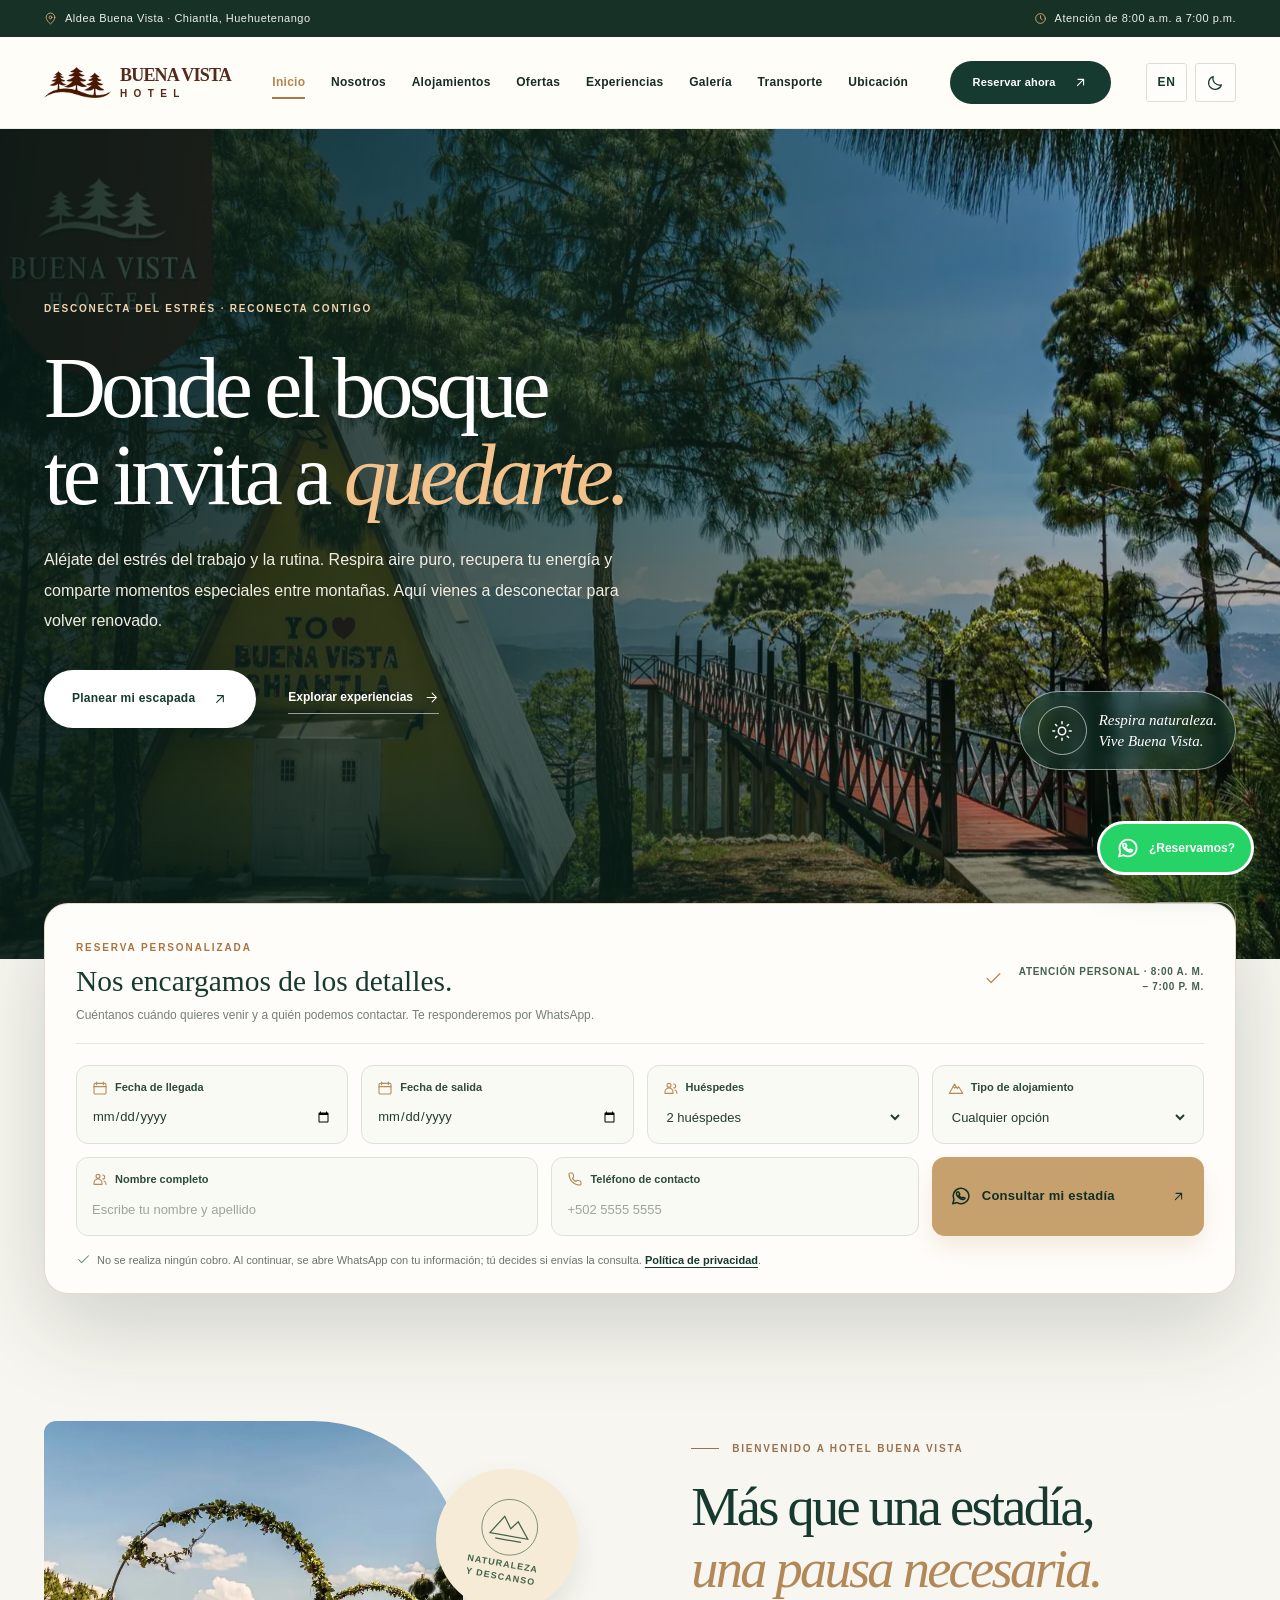
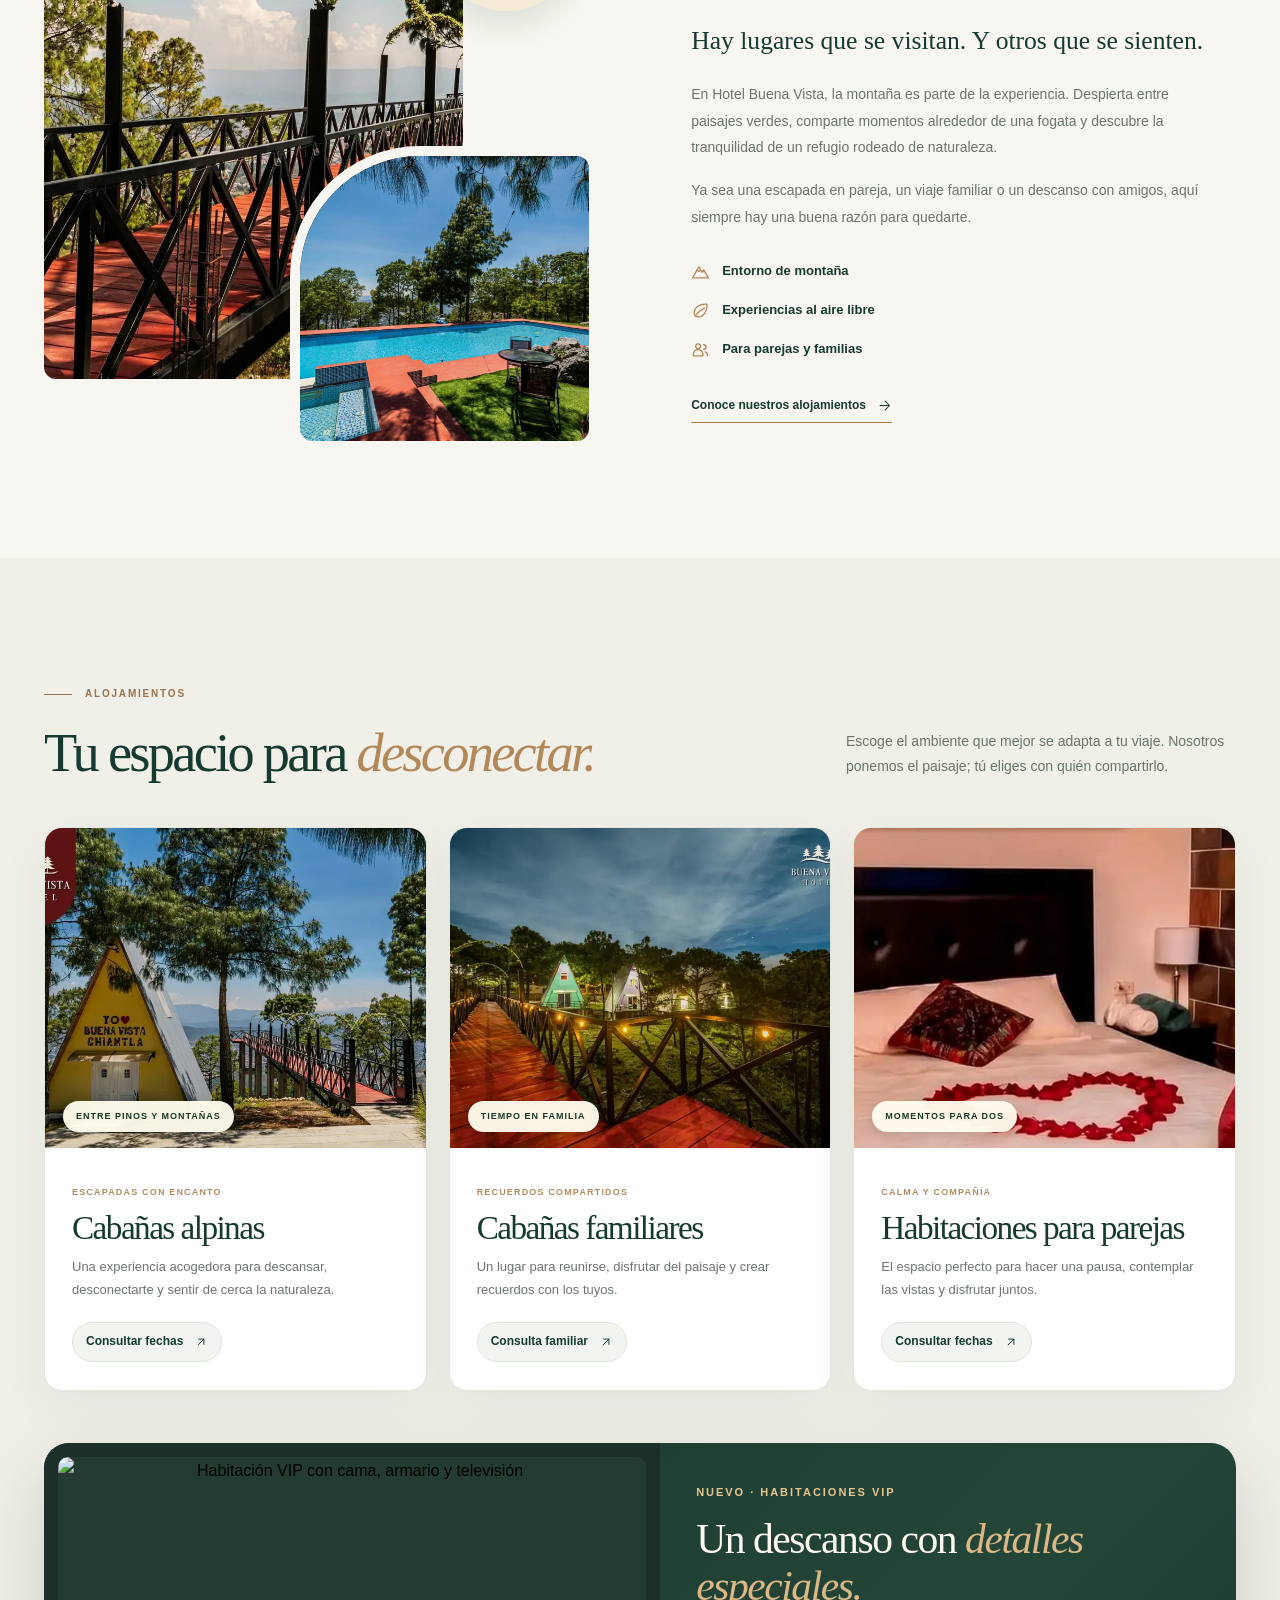
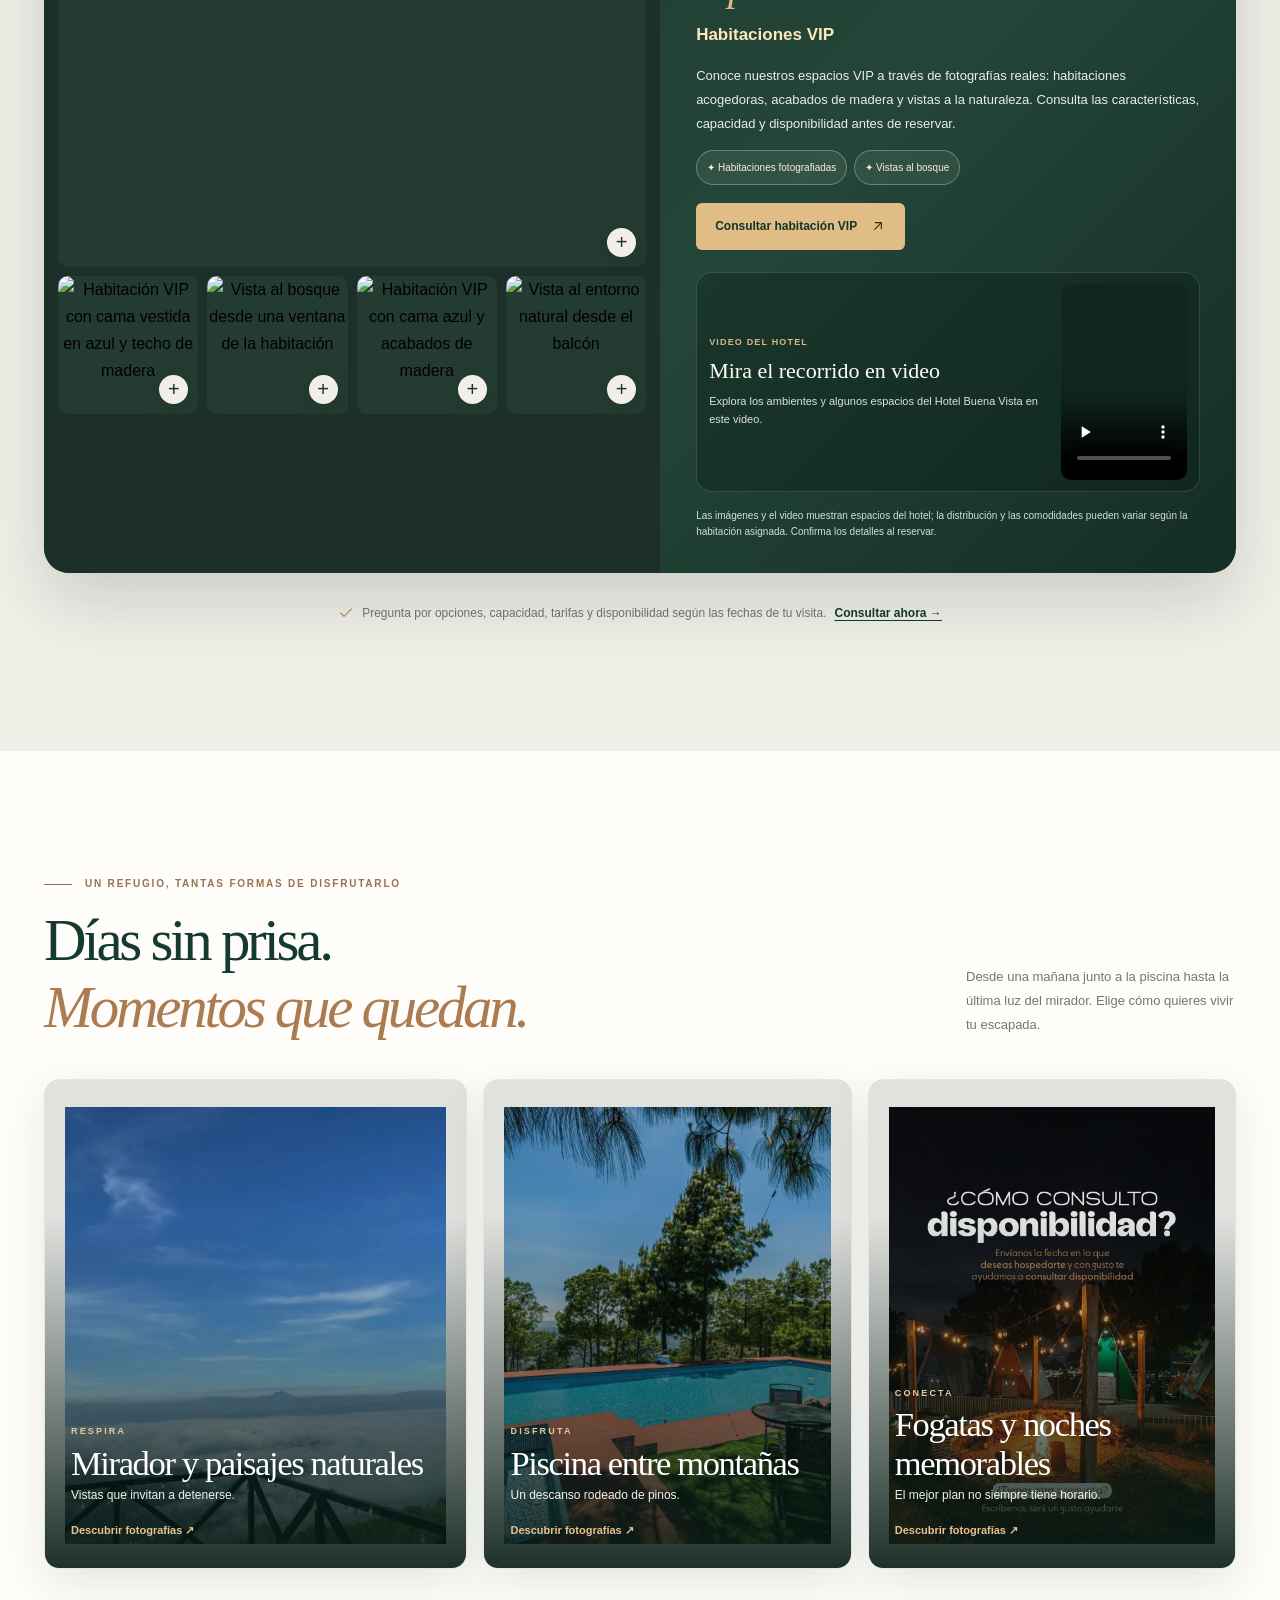
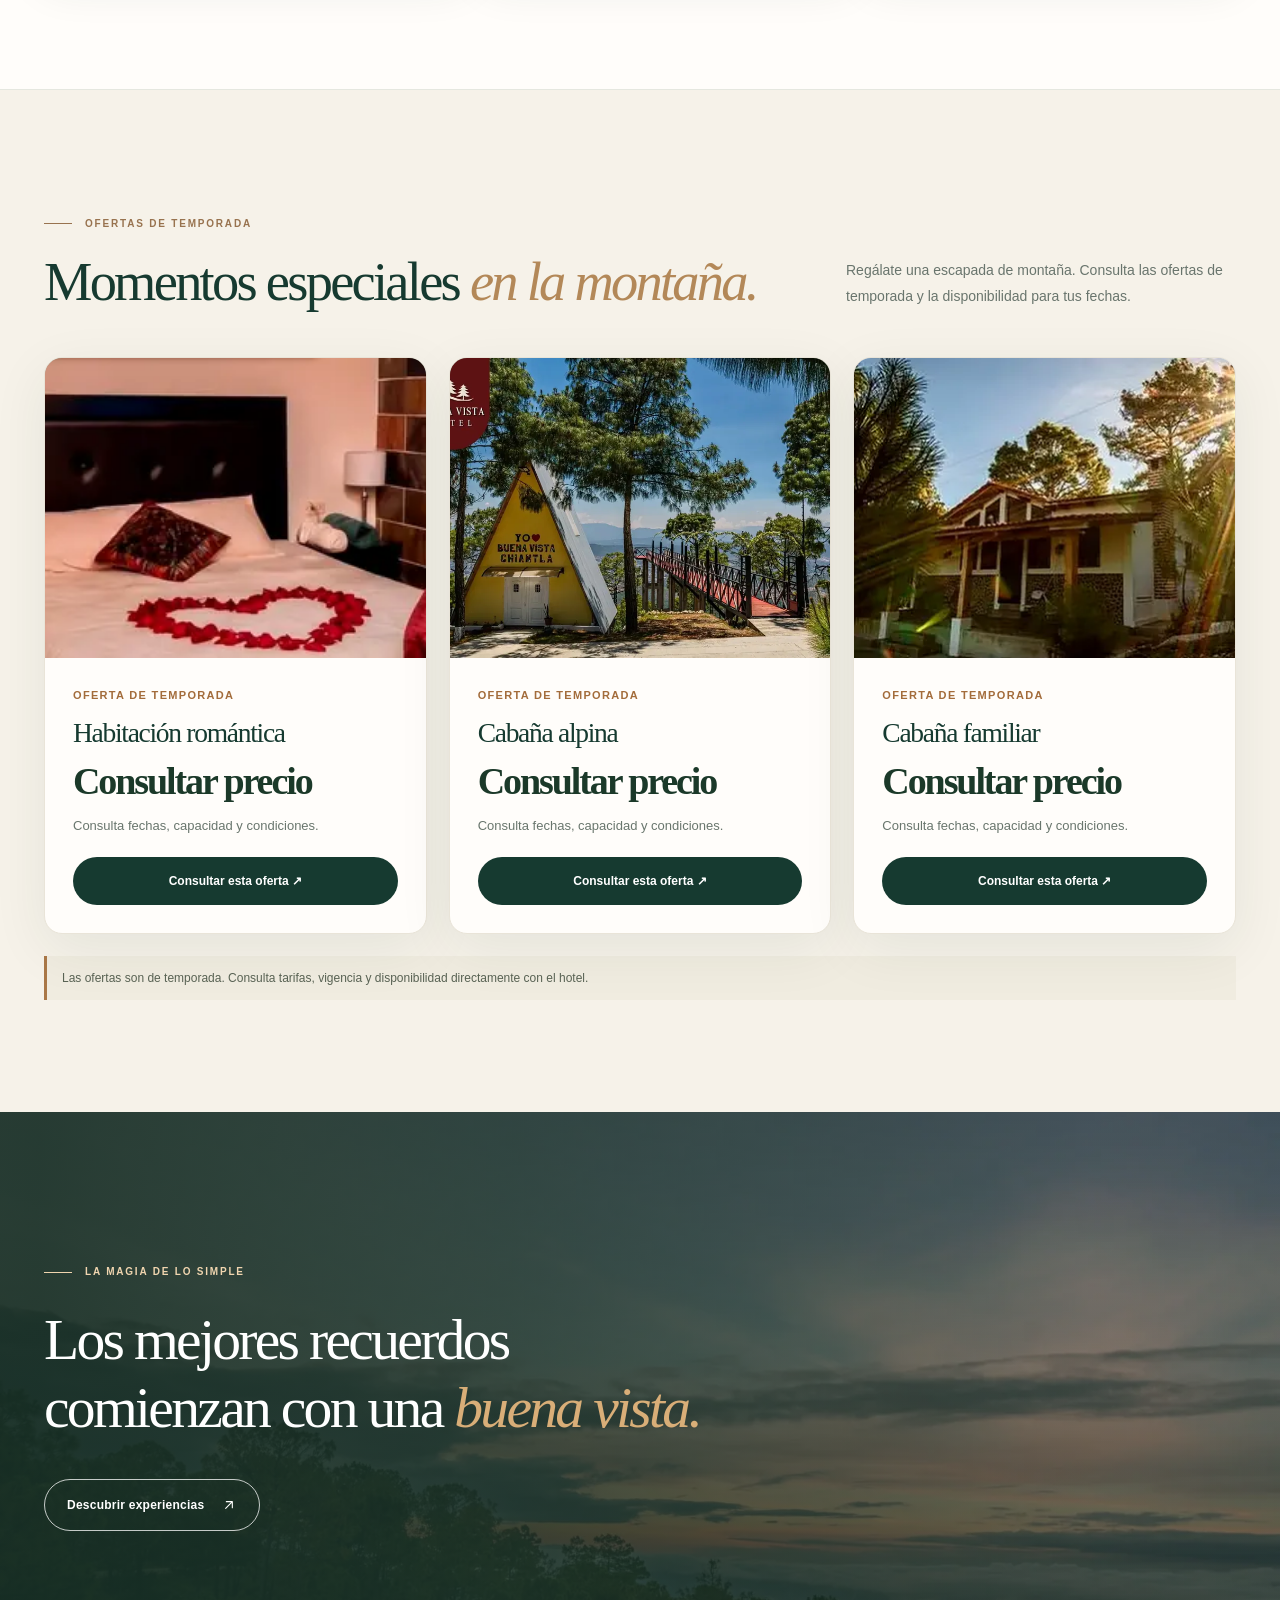
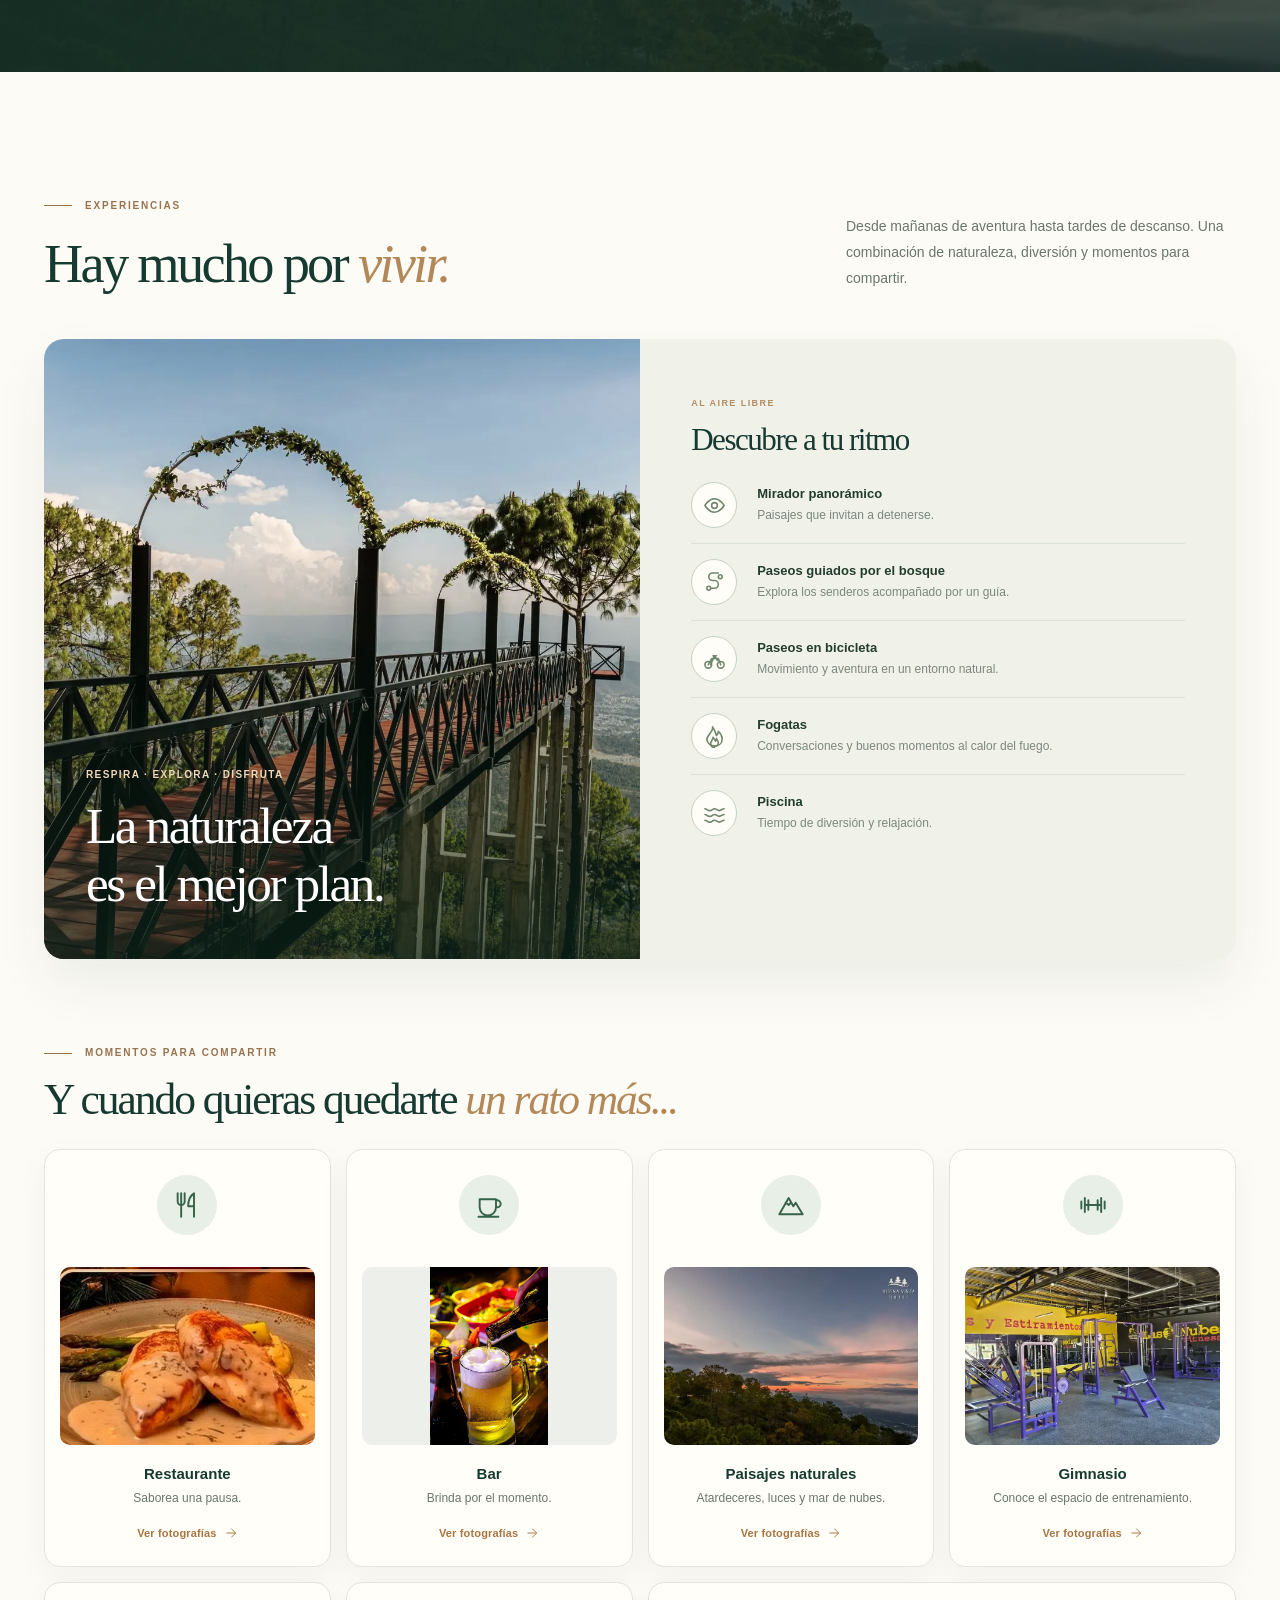
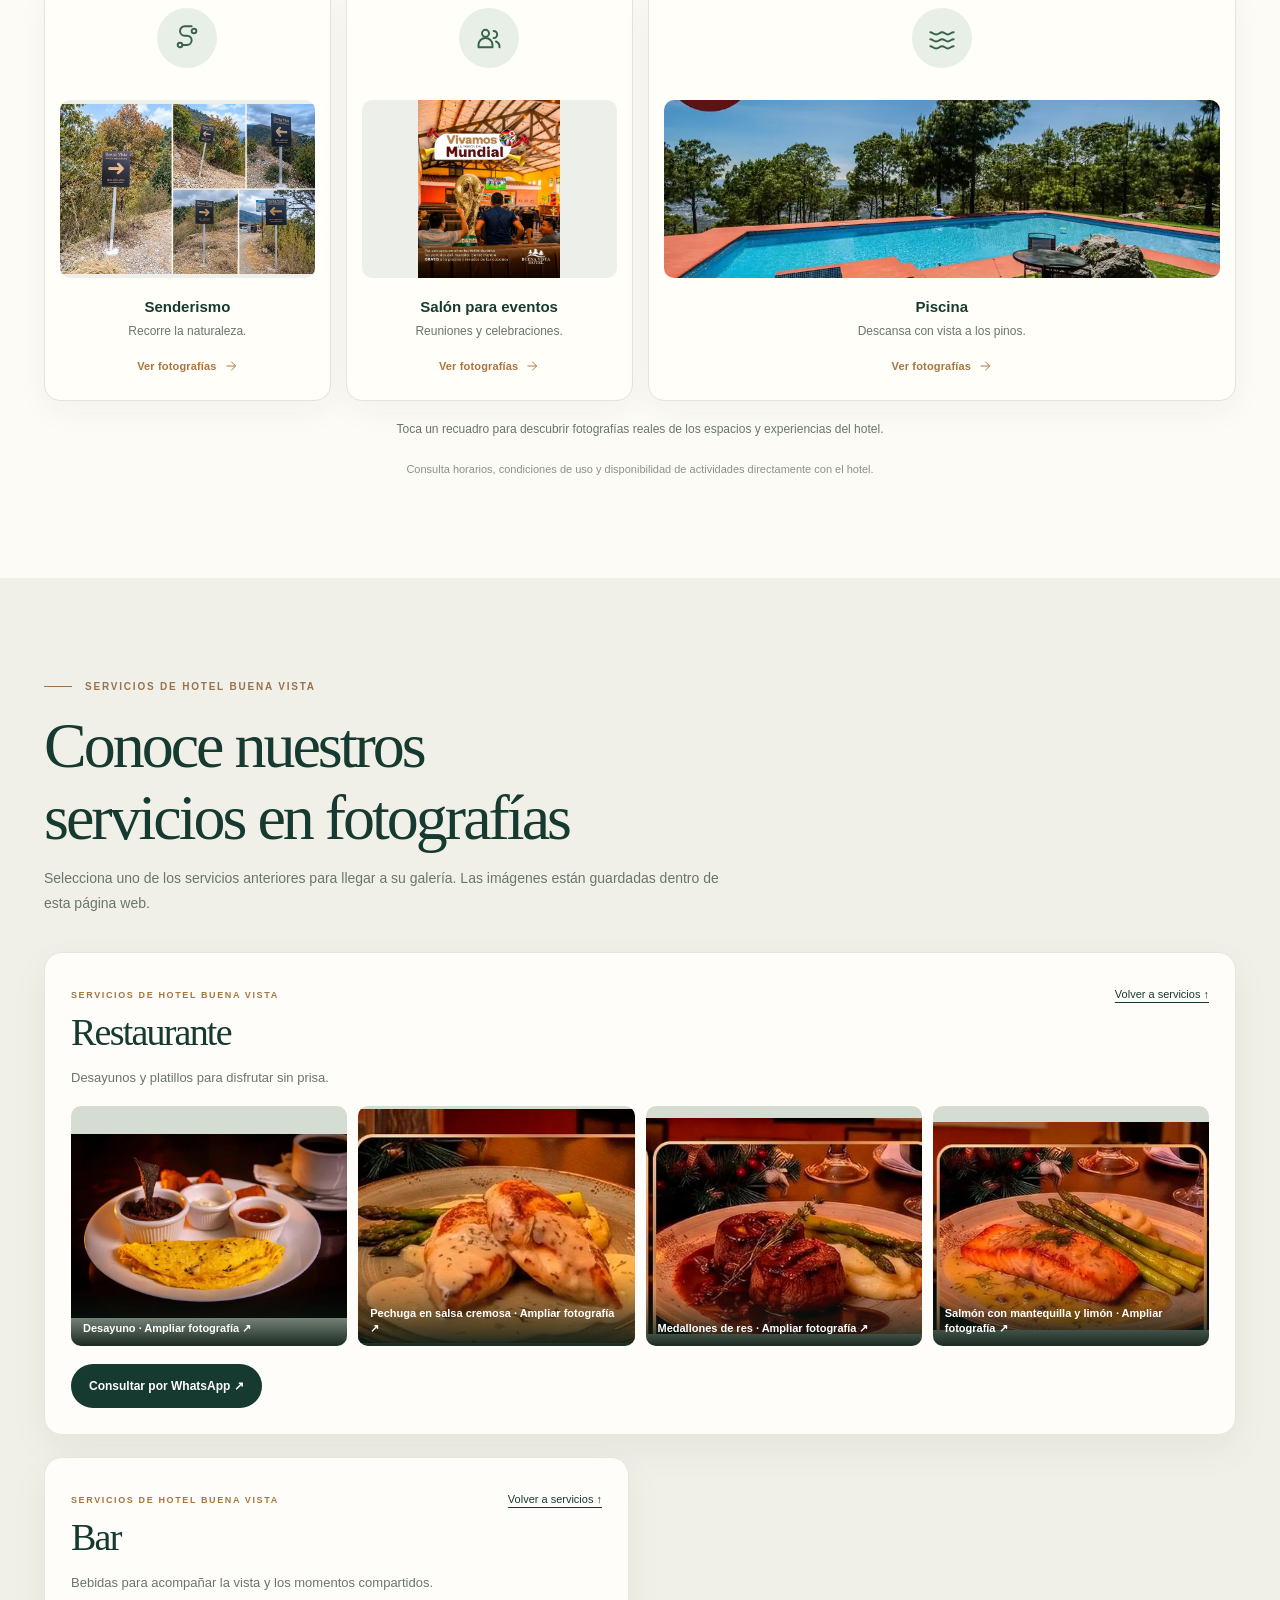
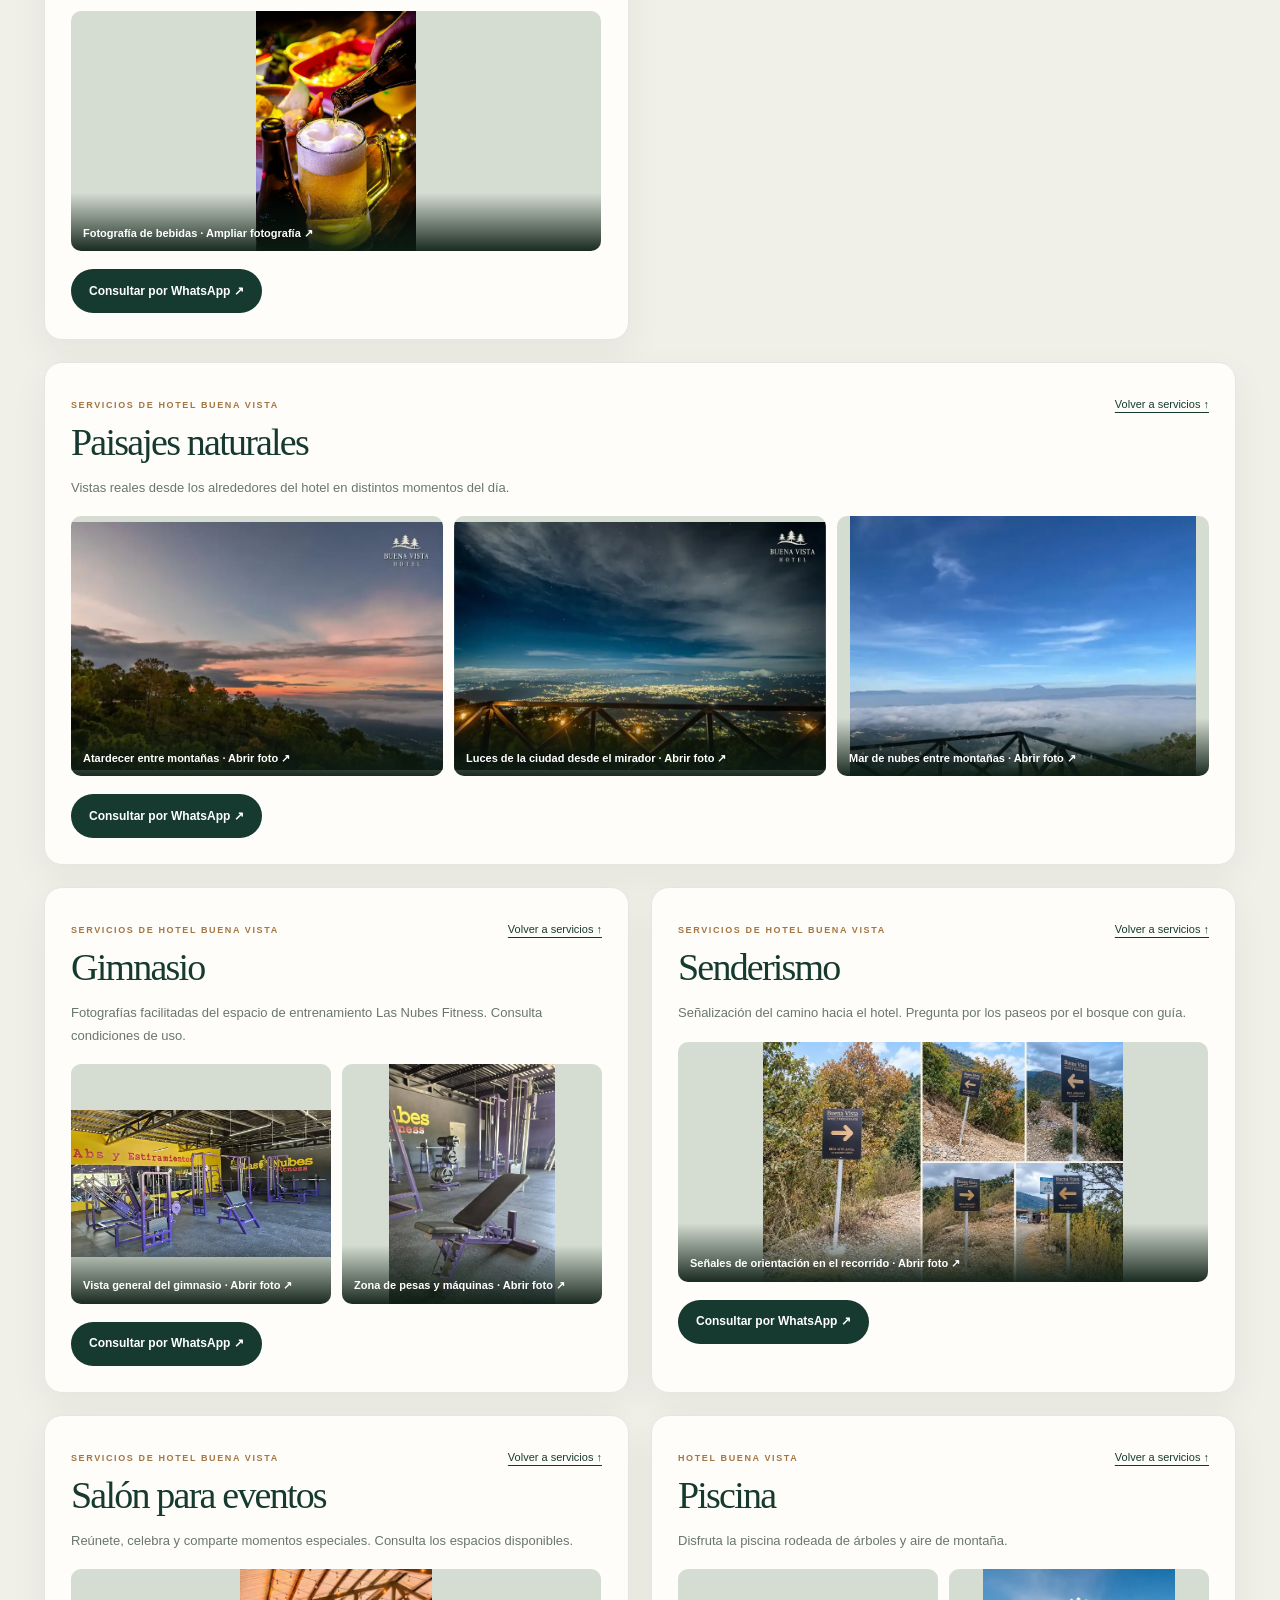
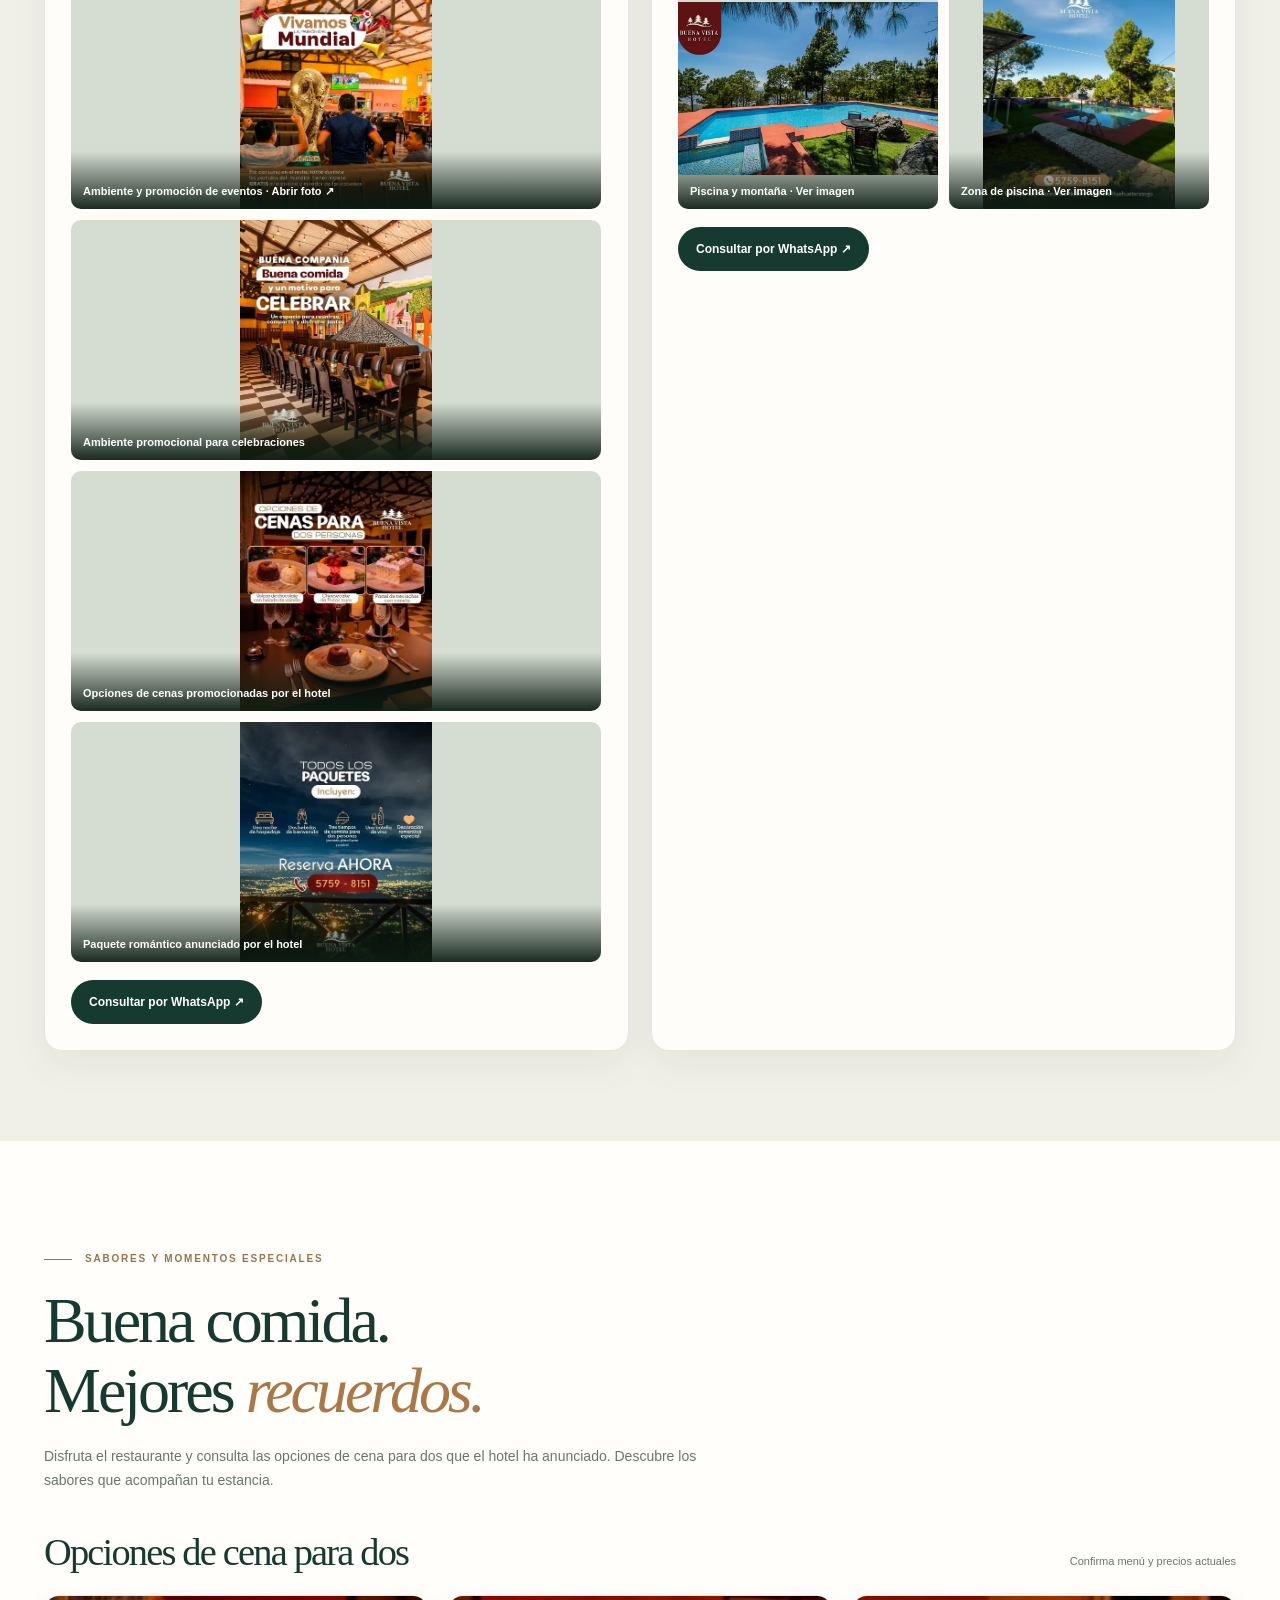
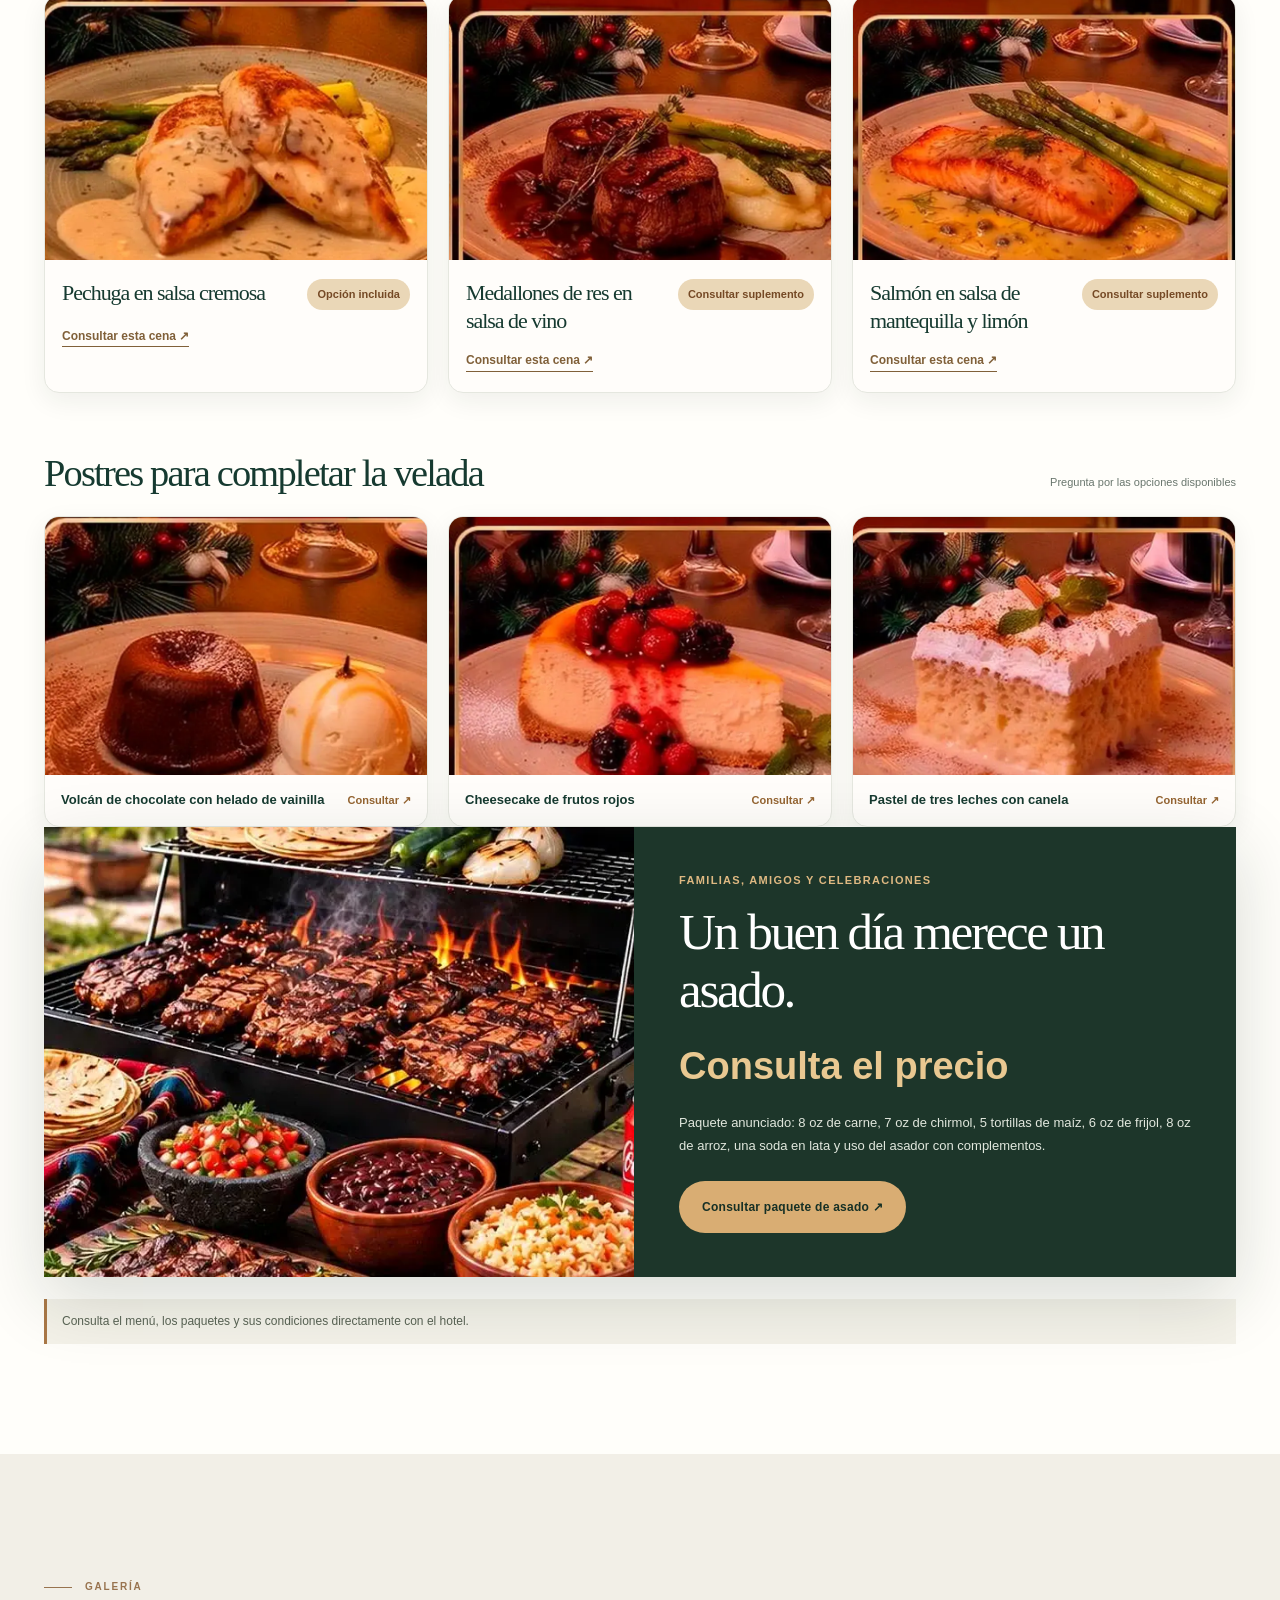
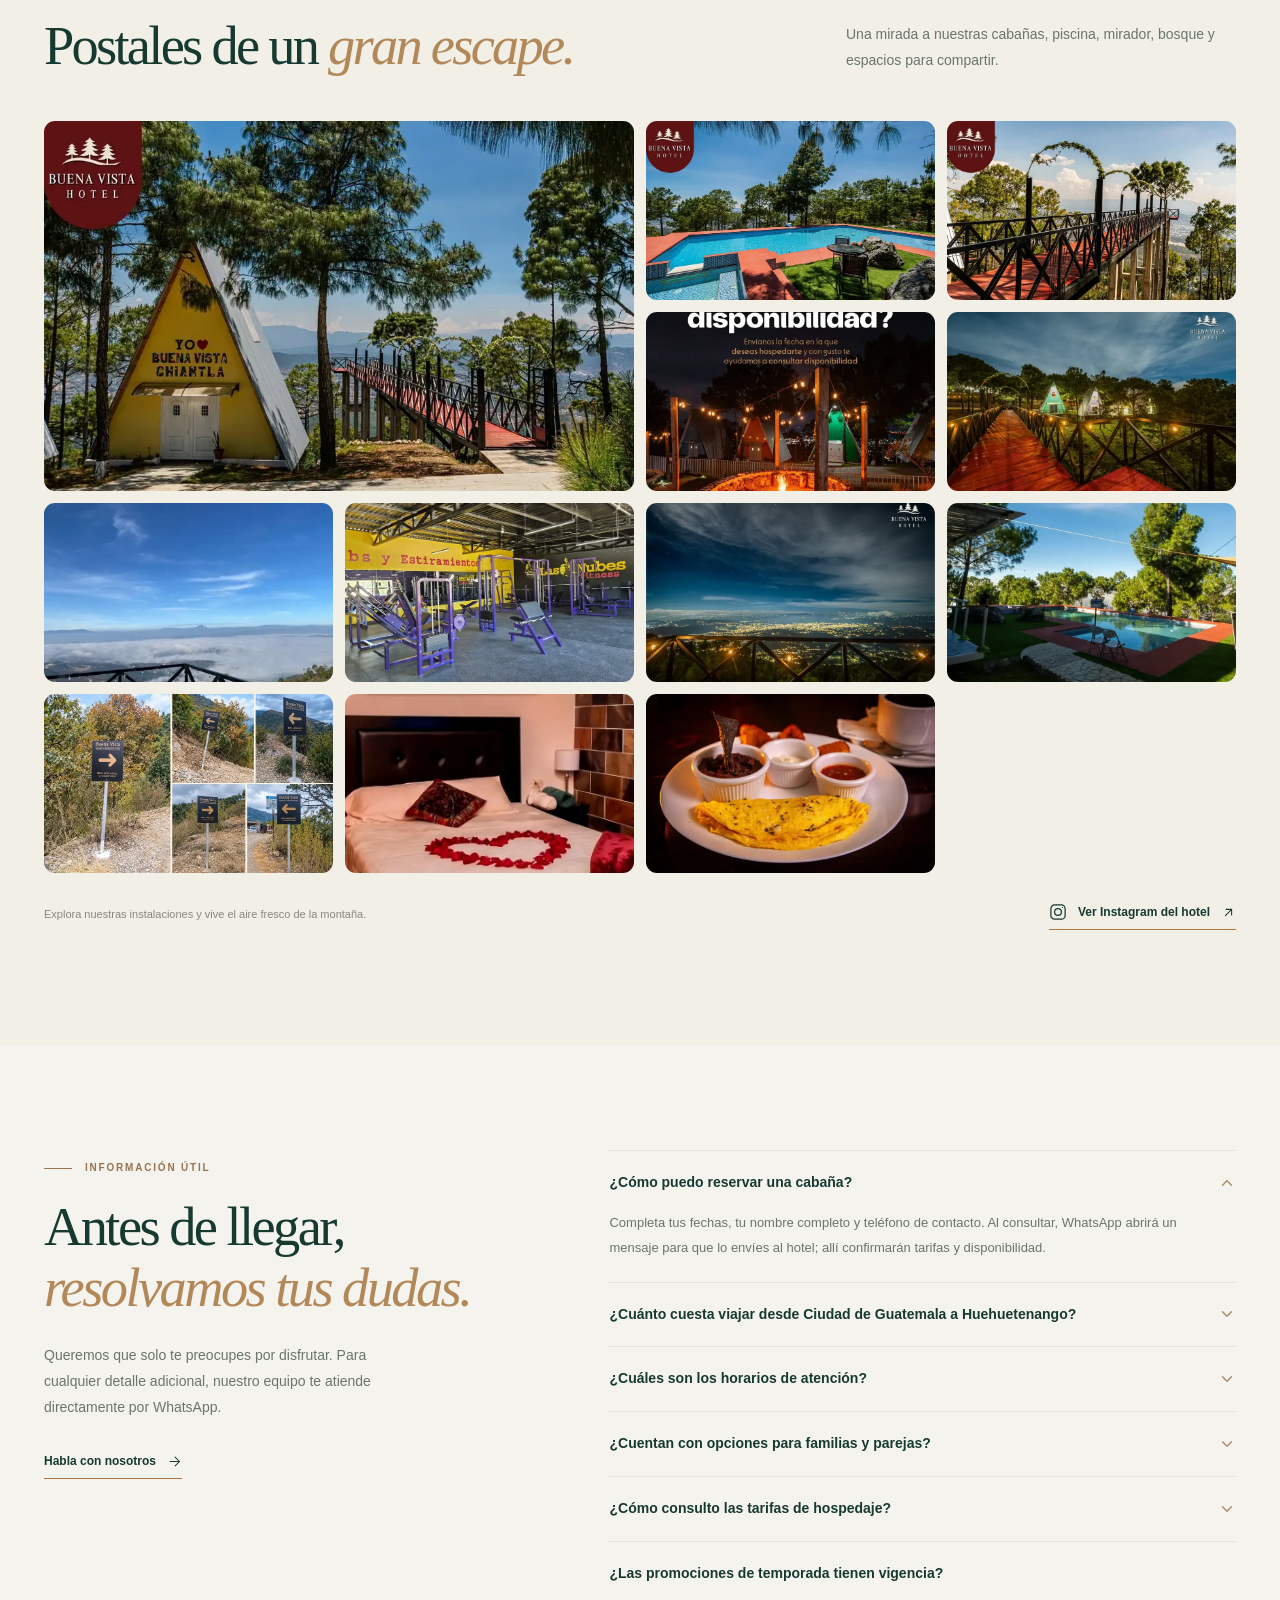
==== commit ba64ebe0: "Add files via upload" ====
--- a/index.html
+++ b/index.html
@@ -8,9 +8,9 @@
 <link href="assets/icons/favicon.svg" rel="icon" type="image/svg+xml"/>
 <link href="assets/icons/apple-touch-icon.png" rel="apple-touch-icon"/>
 <link as="image" fetchpriority="high" href="assets/img/cabana-alpina-exterior-real.webp" rel="preload"/>
-<link href="styles.css?v=20261110-logo-y-tarifas" rel="stylesheet"/>
+<link href="styles.css?v=20261124-vip" rel="stylesheet"/>
 <title>Hotel Buena Vista | Cabañas en Chiantla, Huehuetenango</title>
-<meta content="Hotel Buena Vista en Chiantla, Huehuetenango. Cabañas alpinas, habitaciones para parejas, piscina, mirador y restaurante. Consulta disponibilidad por WhatsApp con tus fechas y datos de contacto." name="description"/><meta content="index,follow,max-image-preview:large" name="robots"/><meta content="light dark" name="color-scheme"/><meta content="website" property="og:type"/><meta content="Hotel Buena Vista" property="og:site_name"/><meta content="es_GT" property="og:locale"/><meta content="Hotel Buena Vista | Cabañas en Chiantla, Huehuetenango" property="og:title"/><meta content="Hotel Buena Vista en Chiantla, Huehuetenango. Cabañas alpinas, habitaciones para parejas, piscina, mirador y restaurante. Consulta disponibilidad por WhatsApp con tus fechas y datos de contacto." property="og:description"/><meta content="https://hotelbuenavista.online/" property="og:url"/><meta content="https://hotelbuenavista.online/assets/img/og-buena-vista-es.jpg" property="og:image"/><meta content="https://hotelbuenavista.online/assets/img/og-buena-vista-es.jpg" property="og:image:secure_url"/><meta content="1200" property="og:image:width"/><meta content="630" property="og:image:height"/><meta content="image/jpeg" property="og:image:type"/><meta content="Hotel Buena Vista - escapada de montaña en Chiantla" property="og:image:alt"/><meta content="summary_large_image" name="twitter:card"/><meta content="https://hotelbuenavista.online/assets/img/og-buena-vista-es.jpg" name="twitter:image"/><meta content="Hotel Buena Vista | Cabañas en Chiantla, Huehuetenango" name="twitter:title"/><meta content="Hotel Buena Vista en Chiantla, Huehuetenango: cabañas alpinas, habitaciones románticas, mirador, restaurante, cenas y asados. Consulta por WhatsApp." name="twitter:description"/><link href="https://hotelbuenavista.online/" rel="canonical"/><link href="https://hotelbuenavista.online/" hreflang="es-GT" rel="alternate"/><link href="https://hotelbuenavista.online/en/" hreflang="en" rel="alternate"/><link href="https://hotelbuenavista.online/" hreflang="x-default" rel="alternate"/><script type="application/ld+json">{"@context":"https://schema.org","@graph":[{"@type":"Hotel","@id":"https://hotelbuenavista.online/#hotel","name":"Hotel Buena Vista","description":"Hotel Buena Vista en Chiantla, Huehuetenango: cabañas alpinas, habitaciones románticas, mirador, restaurante, cenas y asados. Consulta por WhatsApp.","telephone":"+50257598151","email":"Hotelbuenavista502@gmail.com","image":["https://hotelbuenavista.online/assets/img/og-buena-vista-es.jpg"],"address":{"@type":"PostalAddress","streetAddress":"Cantón Buena Vista, Aldea San Antonio las Nubes","addressLocality":"Chiantla","addressRegion":"Huehuetenango","postalCode":"13001","addressCountry":"GT"},"hasMap":"https://www.google.com/maps/search/?api=1&query=Hotel%20y%20Restaurante%20Buena%20Vista%2C%20Chiantla%2C%20Huehuetenango%2C%20Guatemala&query_place_id=ChIJzRrWXWcVjIURyS6rai3AE9U","sameAs":["https://www.instagram.com/buenavistahotelgt/","https://www.facebook.com/hotelyrestaurantebuenavista/?locale=es_LA"],"availableLanguage":["es","en"],"amenityFeature":[{"@type":"LocationFeatureSpecification","name":"Alpine cabins","value":true},{"@type":"LocationFeatureSpecification","name":"Family cabins","value":true},{"@type":"LocationFeatureSpecification","name":"Couples rooms","value":true},{"@type":"LocationFeatureSpecification","name":"Swimming pool","value":true},{"@type":"LocationFeatureSpecification","name":"Scenic lookout","value":true},{"@type":"LocationFeatureSpecification","name":"Restaurant","value":true},{"@type":"LocationFeatureSpecification","name":"Bar","value":true},{"@type":"LocationFeatureSpecification","name":"Guided forest walks","value":true},{"@type":"LocationFeatureSpecification","name":"Bicycle rides","value":true},{"@type":"LocationFeatureSpecification","name":"Campfires","value":true},{"@type":"LocationFeatureSpecification","name":"Pool table","value":true},{"@type":"LocationFeatureSpecification","name":"Gym","value":true},{"@type":"LocationFeatureSpecification","name":"Soccer field","value":true},{"@type":"LocationFeatureSpecification","name":"Dinner options","value":true},{"@type":"LocationFeatureSpecification","name":"BBQ package","value":true},{"@type":"LocationFeatureSpecification","name":"Event space","value":true}],"potentialAction":{"@type":"CommunicateAction","name":"Consultar disponibilidad","target":"https://wa.me/50257598151"},"openingHoursSpecification":{"@type":"OpeningHoursSpecification","opens":"08:00","closes":"19:00"}},{"@type":"WebSite","name":"Hotel Buena Vista","url":"https://hotelbuenavista.online/"},{"@type":"WebPage","name":"Hotel Buena Vista | Cabañas en Chiantla, Huehuetenango","url":"https://hotelbuenavista.online/","description":"Hotel Buena Vista en Chiantla, Huehuetenango: cabañas alpinas y familiares, piscina, senderos, mirador panorámico y restaurante. Consulta disponibilidad por WhatsApp.","inLanguage":"es-GT","about":{"@id":"https://hotelbuenavista.online/#hotel"}}]}</script></head>
+<meta content="Hotel Buena Vista en Chiantla, Huehuetenango. Cabañas alpinas, habitaciones VIP, habitaciones para parejas, piscina, mirador y restaurante. Consulta disponibilidad por WhatsApp con tus fechas y datos de contacto." name="description"/><meta content="index,follow,max-image-preview:large" name="robots"/><meta content="light dark" name="color-scheme"/><meta content="website" property="og:type"/><meta content="Hotel Buena Vista" property="og:site_name"/><meta content="es_GT" property="og:locale"/><meta content="Hotel Buena Vista | Cabañas en Chiantla, Huehuetenango" property="og:title"/><meta content="Hotel Buena Vista en Chiantla, Huehuetenango. Cabañas alpinas, habitaciones VIP, habitaciones para parejas, piscina, mirador y restaurante. Consulta disponibilidad por WhatsApp con tus fechas y datos de contacto." property="og:description"/><meta content="https://hotelbuenavista.online/" property="og:url"/><meta content="https://hotelbuenavista.online/assets/img/og-buena-vista-es.jpg" property="og:image"/><meta content="https://hotelbuenavista.online/assets/img/og-buena-vista-es.jpg" property="og:image:secure_url"/><meta content="1200" property="og:image:width"/><meta content="630" property="og:image:height"/><meta content="image/jpeg" property="og:image:type"/><meta content="Hotel Buena Vista - escapada de montaña en Chiantla" property="og:image:alt"/><meta content="summary_large_image" name="twitter:card"/><meta content="https://hotelbuenavista.online/assets/img/og-buena-vista-es.jpg" name="twitter:image"/><meta content="Hotel Buena Vista | Cabañas en Chiantla, Huehuetenango" name="twitter:title"/><meta content="Hotel Buena Vista en Chiantla, Huehuetenango: cabañas alpinas, habitaciones VIP, habitaciones románticas, mirador, restaurante, cenas y asados. Consulta por WhatsApp." name="twitter:description"/><link href="https://hotelbuenavista.online/" rel="canonical"/><link href="https://hotelbuenavista.online/" hreflang="es-GT" rel="alternate"/><link href="https://hotelbuenavista.online/en/" hreflang="en" rel="alternate"/><link href="https://hotelbuenavista.online/" hreflang="x-default" rel="alternate"/><script type="application/ld+json">{"@context":"https://schema.org","@graph":[{"@type":"Hotel","@id":"https://hotelbuenavista.online/#hotel","name":"Hotel Buena Vista","description":"Hotel Buena Vista en Chiantla, Huehuetenango: cabañas alpinas, habitaciones románticas, mirador, restaurante, cenas y asados. Consulta por WhatsApp.","telephone":"+50257598151","email":"Hotelbuenavista502@gmail.com","image":["https://hotelbuenavista.online/assets/img/og-buena-vista-es.jpg"],"address":{"@type":"PostalAddress","streetAddress":"Cantón Buena Vista, Aldea San Antonio las Nubes","addressLocality":"Chiantla","addressRegion":"Huehuetenango","postalCode":"13001","addressCountry":"GT"},"hasMap":"https://www.google.com/maps/search/?api=1&query=Hotel%20y%20Restaurante%20Buena%20Vista%2C%20Chiantla%2C%20Huehuetenango%2C%20Guatemala&query_place_id=ChIJzRrWXWcVjIURyS6rai3AE9U","sameAs":["https://www.instagram.com/buenavistahotelgt/","https://www.facebook.com/hotelyrestaurantebuenavista/?locale=es_LA"],"availableLanguage":["es","en"],"amenityFeature":[{"@type":"LocationFeatureSpecification","name":"Alpine cabins","value":true},{"@type":"LocationFeatureSpecification","name":"Family cabins","value":true},{"@type":"LocationFeatureSpecification","name":"Couples rooms","value":true},{"@type":"LocationFeatureSpecification","name":"Swimming pool","value":true},{"@type":"LocationFeatureSpecification","name":"Scenic lookout","value":true},{"@type":"LocationFeatureSpecification","name":"Restaurant","value":true},{"@type":"LocationFeatureSpecification","name":"Bar","value":true},{"@type":"LocationFeatureSpecification","name":"Guided forest walks","value":true},{"@type":"LocationFeatureSpecification","name":"Bicycle rides","value":true},{"@type":"LocationFeatureSpecification","name":"Campfires","value":true},{"@type":"LocationFeatureSpecification","name":"Pool table","value":true},{"@type":"LocationFeatureSpecification","name":"Gym","value":true},{"@type":"LocationFeatureSpecification","name":"Soccer field","value":true},{"@type":"LocationFeatureSpecification","name":"Dinner options","value":true},{"@type":"LocationFeatureSpecification","name":"BBQ package","value":true},{"@type":"LocationFeatureSpecification","name":"Event space","value":true}],"potentialAction":{"@type":"CommunicateAction","name":"Consultar disponibilidad","target":"https://wa.me/50257598151"},"openingHoursSpecification":{"@type":"OpeningHoursSpecification","opens":"08:00","closes":"19:00"},"hasRoom":[{"@type":"HotelRoom","name":"Habitaciones VIP","description":"Habitaciones VIP disponibles previa confirmación de características y disponibilidad."}]},{"@type":"WebSite","name":"Hotel Buena Vista","url":"https://hotelbuenavista.online/"},{"@type":"WebPage","name":"Hotel Buena Vista | Cabañas en Chiantla, Huehuetenango","url":"https://hotelbuenavista.online/","description":"Hotel Buena Vista en Chiantla, Huehuetenango: cabañas alpinas y familiares, piscina, senderos, mirador panorámico y restaurante. Consulta disponibilidad por WhatsApp.","inLanguage":"es-GT","about":{"@id":"https://hotelbuenavista.online/#hotel"}}]}</script></head>
 <body class="premium-site" data-assets="assets/img/">
 <svg aria-hidden="true" class="svg-sprite" xmlns="http://www.w3.org/2000/svg">
 <symbol id="i-arrow" viewbox="0 0 24 24"><path d="M5 12h14M13 5l7 7-7 7"></path></symbol>
@@ -98,7 +98,7 @@
 <label class="booking-field booking-arrival"><span><svg class="icon"><use href="#i-calendar"></use></svg>Fecha de llegada</span><input aria-label="Fecha de llegada" id="fecha-llegada" name="fecha-llegada" required="" type="date"/></label>
 <label class="booking-field booking-departure"><span><svg class="icon"><use href="#i-calendar"></use></svg>Fecha de salida</span><input aria-label="Fecha de salida" id="fecha-salida" name="fecha-salida" required="" type="date"/></label>
 <label class="booking-field booking-guest"><span><svg class="icon"><use href="#i-users"></use></svg>Huéspedes</span><select aria-label="Huéspedes" id="huespedes" name="huespedes" required=""><option value="1">1 huésped</option><option selected="" value="2">2 huéspedes</option><option value="3">3 huéspedes</option><option value="4">4 huéspedes</option><option value="5">5 huéspedes</option><option value="6">6 huéspedes</option><option value="7">7 huéspedes</option><option value="8 o más">8 o más huéspedes</option></select></label>
-<label class="booking-field booking-lodging"><span><svg class="icon"><use href="#i-mountain"></use></svg>Tipo de alojamiento</span><select aria-label="Tipo de alojamiento" id="tipo-alojamiento" name="tipo-alojamiento"><option value="">Cualquier opción</option><option value="alpine">Cabaña alpina</option><option value="family">Cabaña familiar</option><option value="couple">Habitación para parejas</option></select></label>
+<label class="booking-field booking-lodging"><span><svg class="icon"><use href="#i-mountain"></use></svg>Tipo de alojamiento</span><select aria-label="Tipo de alojamiento" id="tipo-alojamiento" name="tipo-alojamiento"><option value="">Cualquier opción</option><option value="alpine">Cabaña alpina</option><option value="family">Cabaña familiar</option><option value="couple">Habitación para parejas</option><option value="vip">Habitación VIP</option></select></label>
 <label class="booking-field booking-name"><span><svg class="icon"><use href="#i-users"></use></svg>Nombre completo</span><input aria-label="Nombre completo" autocomplete="name" id="nombre-completo" maxlength="90" minlength="3" name="nombre-completo" placeholder="Escribe tu nombre y apellido" required="" type="text"/></label>
 <label class="booking-field booking-phone"><span><svg class="icon"><use href="#i-phone"></use></svg>Teléfono de contacto</span><input aria-label="Teléfono de contacto" autocomplete="tel" id="telefono-contacto" inputmode="tel" maxlength="22" minlength="8" name="telefono-contacto" placeholder="+502 5555 5555" required="" type="tel"/></label>
 <button class="btn btn-gold booking-submit" type="submit"><svg class="icon"><use href="#i-whatsapp"></use></svg><span>Consultar mi estadía</span><svg class="icon booking-submit-arrow"><use href="#i-arrow-up"></use></svg></button>
@@ -134,7 +134,39 @@
 <article class="stay-card reveal"><div class="stay-image"><img alt="Ambiente de cabañas del Hotel Buena Vista" decoding="async" loading="lazy" sizes="(max-width: 600px) 96vw, (max-width: 900px) 48vw, 33vw" src="assets/img/thumb/850-cabanas-nocturnas-real.webp" srcset="assets/img/thumb/420-cabanas-nocturnas-real.webp 420w, assets/img/thumb/850-cabanas-nocturnas-real.webp 850w"/><span class="image-chip">TIEMPO EN FAMILIA</span></div><div class="stay-body"><div><span class="stay-kicker">RECUERDOS COMPARTIDOS</span><h3>Cabañas familiares</h3><p>Un lugar para reunirse, disfrutar del paisaje y crear recuerdos con los tuyos.</p></div><a aria-label="Consulta familiar — Cabañas familiares" class="stay-action" data-select-lodging="family" href="#reservas"><span>Consulta familiar</span><svg class="icon"><use href="#i-arrow-up"></use></svg></a></div></article>
 <article class="stay-card reveal"><div class="stay-image"><img alt="Habitación para parejas en Hotel Buena Vista" decoding="async" loading="lazy" sizes="(max-width: 600px) 96vw, (max-width: 900px) 48vw, 33vw" src="assets/img/thumb/850-habitacion-romantica-real.webp" srcset="assets/img/thumb/420-habitacion-romantica-real.webp 420w, assets/img/thumb/850-habitacion-romantica-real.webp 850w"/><span class="image-chip">MOMENTOS PARA DOS</span></div><div class="stay-body"><div><span class="stay-kicker">CALMA Y COMPAÑÍA</span><h3>Habitaciones para parejas</h3><p>El espacio perfecto para hacer una pausa, contemplar las vistas y disfrutar juntos.</p></div><a aria-label="Consultar fechas — Habitaciones para parejas" class="stay-action" data-select-lodging="couple" href="#reservas"><span>Consultar fechas</span><svg class="icon"><use href="#i-arrow-up"></use></svg></a></div></article>
 </div>
-<div class="stays-note"><svg class="icon"><use href="#i-check"></use></svg> Pregunta por opciones, capacidad, tarifas y disponibilidad según las fechas de tu visita. <a href="#reservas">Consultar ahora <span aria-hidden="true">→</span></a></div>
+<section aria-labelledby="vip-heading" class="vip-feature reveal" id="habitaciones-vip">
+<div aria-label="Fotografías de habitaciones VIP" class="vip-gallery-media"><button aria-label="Abrir fotografía: Habitación VIP con cama, armario y televisión" class="vip-photo vip-photo-1" data-full-src="assets/img/vip-habitacion-principal.webp" type="button">
+<img alt="Habitación VIP con cama, armario y televisión" decoding="async" loading="lazy" sizes="(max-width: 680px) 46vw, (max-width: 1000px) 33vw, 40vw" src="assets/img/thumb/850-vip-habitacion-principal.webp" srcset="assets/img/thumb/420-vip-habitacion-principal.webp 420w, assets/img/thumb/850-vip-habitacion-principal.webp 850w"/>
+<span aria-hidden="true" class="vip-photo-zoom">+</span>
+</button><button aria-label="Abrir fotografía: Habitación VIP con cama vestida en azul y techo de madera" class="vip-photo vip-photo-2" data-full-src="assets/img/vip-habitacion-azul.webp" type="button">
+<img alt="Habitación VIP con cama vestida en azul y techo de madera" decoding="async" loading="lazy" sizes="(max-width: 680px) 46vw, (max-width: 1000px) 33vw, 40vw" src="assets/img/thumb/850-vip-habitacion-azul.webp" srcset="assets/img/thumb/420-vip-habitacion-azul.webp 420w, assets/img/thumb/850-vip-habitacion-azul.webp 850w"/>
+<span aria-hidden="true" class="vip-photo-zoom">+</span>
+</button><button aria-label="Abrir fotografía: Vista al bosque desde una ventana de la habitación" class="vip-photo vip-photo-3" data-full-src="assets/img/vip-vista-bosque.webp" type="button">
+<img alt="Vista al bosque desde una ventana de la habitación" decoding="async" loading="lazy" sizes="(max-width: 680px) 46vw, (max-width: 1000px) 33vw, 40vw" src="assets/img/thumb/850-vip-vista-bosque.webp" srcset="assets/img/thumb/420-vip-vista-bosque.webp 420w, assets/img/thumb/850-vip-vista-bosque.webp 850w"/>
+<span aria-hidden="true" class="vip-photo-zoom">+</span>
+</button><button aria-label="Abrir fotografía: Habitación VIP con cama azul y acabados de madera" class="vip-photo vip-photo-4" data-full-src="assets/img/vip-habitacion-interior.webp" type="button">
+<img alt="Habitación VIP con cama azul y acabados de madera" decoding="async" loading="lazy" sizes="(max-width: 680px) 46vw, (max-width: 1000px) 33vw, 40vw" src="assets/img/thumb/850-vip-habitacion-interior.webp" srcset="assets/img/thumb/420-vip-habitacion-interior.webp 420w, assets/img/thumb/850-vip-habitacion-interior.webp 850w"/>
+<span aria-hidden="true" class="vip-photo-zoom">+</span>
+</button><button aria-label="Abrir fotografía: Vista al entorno natural desde el balcón" class="vip-photo vip-photo-5" data-full-src="assets/img/vip-vista-balcon.webp" type="button">
+<img alt="Vista al entorno natural desde el balcón" decoding="async" loading="lazy" sizes="(max-width: 680px) 46vw, (max-width: 1000px) 33vw, 40vw" src="assets/img/thumb/850-vip-vista-balcon.webp" srcset="assets/img/thumb/420-vip-vista-balcon.webp 420w, assets/img/thumb/850-vip-vista-balcon.webp 850w"/>
+<span aria-hidden="true" class="vip-photo-zoom">+</span>
+</button></div>
+<div class="vip-feature-content">
+<span class="vip-eyebrow">NUEVO · HABITACIONES VIP</span>
+<h3 id="vip-heading">Un descanso con <em>detalles especiales.</em></h3>
+<span class="vip-accommodation-name">Habitaciones VIP</span>
+<p class="vip-description">Conoce nuestros espacios VIP a través de fotografías reales: habitaciones acogedoras, acabados de madera y vistas a la naturaleza. Consulta las características, capacidad y disponibilidad antes de reservar.</p>
+<div class="vip-highlights"><span>✦ Habitaciones fotografiadas</span><span>✦ Vistas al bosque</span></div>
+<a class="vip-reserve" data-select-lodging="vip" href="#reservas">Consultar habitación VIP <svg aria-hidden="true" class="icon"><use href="#i-arrow-up"></use></svg></a>
+<div class="vip-reel"><div class="vip-reel-intro"><span>VIDEO DEL HOTEL</span><strong>Mira el recorrido en video</strong><p>Explora los ambientes y algunos espacios del Hotel Buena Vista en este video.</p></div>
+<video aria-label="Mira el recorrido en video" class="vip-video" controls="" height="1024" playsinline="" poster="assets/img/vip-video-portada.webp" preload="none" width="576">
+<source src="assets/video/recorrido-habitaciones-vip.mp4" type="video/mp4"/>
+            Tu navegador no admite videos HTML5.
+          </video>
+</div>
+<p class="vip-note">Las imágenes y el video muestran espacios del hotel; la distribución y las comodidades pueden variar según la habitación asignada. Confirma los detalles al reservar.</p>
+</div>
+</section><div class="stays-note"><svg class="icon"><use href="#i-check"></use></svg> Pregunta por opciones, capacidad, tarifas y disponibilidad según las fechas de tu visita. <a href="#reservas">Consultar ahora <span aria-hidden="true">→</span></a></div>
 </div>
 </section><section class="signature-section section" id="momentos"><div class="container"><div class="signature-heading"><div><span class="eyebrow"><span class="eyebrow-line"></span>UN REFUGIO, TANTAS FORMAS DE DISFRUTARLO</span><h2>Días sin prisa. <em>Momentos que quedan.</em></h2></div><p>Desde una mañana junto a la piscina hasta la última luz del mirador. Elige cómo quieres vivir tu escapada.</p></div><div class="signature-grid"><a class="signature-card amenity-trigger" href="#fotos-paisajes"><img alt="Mirador y paisajes naturales" decoding="async" loading="lazy" src="assets/img/paisaje-mar-de-nubes-real.webp"/><span class="signature-card-overlay"></span><span class="signature-card-copy"><small>Respira</small><strong>Mirador y paisajes naturales</strong><span>Vistas que invitan a detenerse.</span><em>Descubrir fotografías ↗</em></span></a><a class="signature-card amenity-trigger" href="#fotos-piscina"><img alt="Piscina entre montañas" decoding="async" loading="lazy" src="assets/img/piscina-panoramica-real.webp"/><span class="signature-card-overlay"></span><span class="signature-card-copy"><small>Disfruta</small><strong>Piscina entre montañas</strong><span>Un descanso rodeado de pinos.</span><em>Descubrir fotografías ↗</em></span></a><a class="signature-card amenity-trigger" href="#fotos-eventos"><img alt="Fogatas y noches memorables" decoding="async" loading="lazy" src="assets/img/fogata-nocturna-real.webp"/><span class="signature-card-overlay"></span><span class="signature-card-copy"><small>Conecta</small><strong>Fogatas y noches memorables</strong><span>El mejor plan no siempre tiene horario.</span><em>Descubrir fotografías ↗</em></span></a></div></div></section><section aria-labelledby="ofertas-title" class="section offers-section" id="promociones"><div class="container"><div class="section-top reveal"><div><span class="eyebrow"><span class="eyebrow-line"></span> OFERTAS DE TEMPORADA</span><h2 id="ofertas-title">Momentos especiales <em>en la montaña.</em></h2></div><p>Regálate una escapada de montaña. Consulta las ofertas de temporada y la disponibilidad para tus fechas.</p></div><div class="offers-grid"><article class="offer-card reveal" data-offer-id="romantic"><div class="offer-photo"><img alt="Cama decorada de habitación para parejas" decoding="async" loading="lazy" sizes="(max-width: 760px) 94vw, 32vw" src="assets/img/thumb/850-habitacion-romantica-premium.webp" srcset="assets/img/thumb/420-habitacion-romantica-premium.webp 420w, assets/img/thumb/850-habitacion-romantica-premium.webp 850w"/></div><div class="offer-body"><span class="offer-tag">OFERTA DE TEMPORADA</span><h3>Habitación romántica</h3><p class="offer-rate" data-offer-rate="romantic">Consultar precio</p><p class="offer-includes">Consulta fechas, capacidad y condiciones.</p><a class="offer-cta" data-offer-cta="romantic" href="https://wa.me/50257598151?text=Hola%2C%20quisiera%20consultar%20precios%20y%20disponibilidad%20para%20la%20habitaci%C3%B3n%20rom%C3%A1ntica." rel="noopener noreferrer" target="_blank">Consultar esta oferta ↗</a></div></article><article class="offer-card reveal" data-offer-id="alpine"><div class="offer-photo"><img alt="Cabaña alpina amarilla entre árboles" decoding="async" loading="lazy" sizes="(max-width: 600px) 96vw, (max-width: 900px) 48vw, 33vw" src="assets/img/thumb/850-cabana-alpina-real.webp" srcset="assets/img/thumb/420-cabana-alpina-real.webp 420w, assets/img/thumb/850-cabana-alpina-real.webp 850w"/></div><div class="offer-body"><span class="offer-tag">OFERTA DE TEMPORADA</span><h3>Cabaña alpina</h3><p class="offer-rate" data-offer-rate="alpine">Consultar precio</p><p class="offer-includes">Consulta fechas, capacidad y condiciones.</p><a class="offer-cta" data-offer-cta="alpine" href="https://wa.me/50257598151?text=Hola%2C%20quisiera%20consultar%20precios%20y%20disponibilidad%20para%20una%20caba%C3%B1a%20alpina." rel="noopener noreferrer" target="_blank">Consultar esta oferta ↗</a></div></article><article class="offer-card reveal" data-offer-id="family"><div class="offer-photo"><img alt="Edificio principal de Hotel Buena Vista" decoding="async" loading="lazy" sizes="(max-width: 760px) 94vw, 32vw" src="assets/img/thumb/850-cabana-familiar-fachada-premium.webp" srcset="assets/img/thumb/420-cabana-familiar-fachada-premium.webp 420w, assets/img/thumb/850-cabana-familiar-fachada-premium.webp 850w"/></div><div class="offer-body"><span class="offer-tag">OFERTA DE TEMPORADA</span><h3>Cabaña familiar</h3><p class="offer-rate" data-offer-rate="family">Consultar precio</p><p class="offer-includes">Consulta fechas, capacidad y condiciones.</p><a class="offer-cta" data-offer-cta="family" href="https://wa.me/50257598151?text=Hola%2C%20quisiera%20consultar%20precios%20y%20disponibilidad%20para%20una%20caba%C3%B1a%20familiar." rel="noopener noreferrer" target="_blank">Consultar esta oferta ↗</a></div></article></div><div class="offers-disclaimer">Las ofertas son de temporada. Consulta tarifas, vigencia y disponibilidad directamente con el hotel.</div></div></section>
 <section aria-label="Experiencia de montaña" class="photo-quote"><div class="photo-quote-img"></div><div class="photo-quote-filter"></div><div class="container quote-inner"><span class="eyebrow eyebrow-light"><span class="eyebrow-line"></span> LA MAGIA DE LO SIMPLE</span><p>Los mejores recuerdos<br/>comienzan con una <em>buena vista.</em></p><a class="btn btn-outline-light" href="#experiencias">Descubrir experiencias <svg class="icon"><use href="#i-arrow-up"></use></svg></a></div></section>
@@ -231,9 +263,9 @@
 <section class="section location-section" id="ubicacion"><div class="container"><div class="section-top location-top reveal"><div><span class="eyebrow"><span class="eyebrow-line"></span> ENCUÉNTRANOS</span><h2>Tu refugio está en <em>Chiantla.</em></h2></div><p>Nos encontramos en las montañas de Huehuetenango, en un entorno natural ideal para desconectarte de la rutina.</p></div><div class="location-grid"><div class="contact-card reveal"><span class="mini-label">TE ESPERAMOS</span><h3>Hotel Buena Vista</h3><p class="contact-intro">La próxima historia que quieras recordar empieza con una visita.</p><div class="contact-row"><span><svg class="icon"><use href="#i-location"></use></svg></span><div><small>UBICACIÓN</small><strong>Cantón Buena Vista, Aldea San Antonio las Nubes, Chiantla, Huehuetenango</strong></div></div><div class="contact-row"><span><svg class="icon"><use href="#i-clock"></use></svg></span><div><small>ATENCIÓN AL CLIENTE</small><strong>8:00 a.m. – 7:00 p.m.</strong></div></div><div class="contact-row"><span><svg class="icon"><use href="#i-phone"></use></svg></span><div><small>TELÉFONO Y WHATSAPP</small><a href="tel:+50257598151">+502 5759-8151</a></div></div><div class="contact-row"><span><svg class="icon"><use href="#i-mail"></use></svg></span><div><small>CORREO ELECTRÓNICO</small><a class="email-address" href="mailto:Hotelbuenavista502@gmail.com">Hotelbuenavista502@gmail.com</a></div></div><div class="contact-actions"><a class="btn btn-dark" href="https://www.google.com/maps/search/?api=1&amp;query=Hotel%20y%20Restaurante%20Buena%20Vista%2C%20Chiantla%2C%20Huehuetenango%2C%20Guatemala&amp;query_place_id=ChIJzRrWXWcVjIURyS6rai3AE9U" rel="noopener noreferrer" target="_blank">Cómo llegar <svg class="icon"><use href="#i-arrow-up"></use></svg></a><a class="text-link" href="https://wa.me/50257598151?text=Hola%2C%20quiero%20saber%20c%C3%B3mo%20llegar%20al%20Hotel%20Buena%20Vista." rel="noopener noreferrer" target="_blank">Pedir indicaciones <svg class="icon"><use href="#i-arrow"></use></svg></a></div></div><div class="map-frame reveal"><iframe allowfullscreen="" loading="lazy" referrerpolicy="no-referrer-when-downgrade" src="https://maps.google.com/maps?q=Hotel%20y%20Restaurante%20Buena%20Vista%20San%20Antonio%20las%20Nubes%20Chiantla&amp;output=embed" title="Mapa de ubicación de Hotel Buena Vista en Chiantla, Huehuetenango"></iframe><a class="map-overlay-link" href="https://www.google.com/maps/search/?api=1&amp;query=Hotel%20y%20Restaurante%20Buena%20Vista%2C%20Chiantla%2C%20Huehuetenango%2C%20Guatemala&amp;query_place_id=ChIJzRrWXWcVjIURyS6rai3AE9U" rel="noopener noreferrer" target="_blank"><svg class="icon"><use href="#i-location"></use></svg> Abrir en Google Maps <svg class="icon"><use href="#i-arrow-up"></use></svg></a></div></div></div></section>
 <section class="final-cta"><div class="container final-cta-inner reveal"><div><span class="eyebrow eyebrow-light"><span class="eyebrow-line"></span> TU MOMENTO TE ESPERA</span><h2>Haz espacio para<br/><em>algo inolvidable.</em></h2><p>Montañas, aire fresco y días sin prisa. ¿Nos vemos en Buena Vista?</p></div><a class="btn btn-light" href="https://wa.me/50257598151?text=Hola%2C%20me%20gustar%C3%ADa%20reservar%20una%20estad%C3%ADa%20en%20Hotel%20Buena%20Vista." rel="noopener noreferrer" target="_blank">Quiero reservar <svg class="icon"><use href="#i-arrow-up"></use></svg></a></div></section>
 </main>
-<footer class="site-footer"><div class="container footer-main"><div class="footer-about"><a aria-label="Hotel Buena Vista, regresar al inicio" class="brand brand-footer" href="#inicio"><img alt="Hotel Buena Vista" class="brand-footer-logo" decoding="async" height="126" src="assets/img/logo-buena-vista-hotel.png" width="220"/></a><p>Entre montañas y naturaleza, siempre hay un buen motivo para quedarse.</p><a aria-label="Visitar Instagram" class="footer-social" href="https://www.instagram.com/buenavistahotelgt/" rel="noopener noreferrer" target="_blank"><svg class="icon"><use href="#i-instagram"></use></svg> Instagram <svg class="icon"><use href="#i-arrow-up"></use></svg></a><a aria-label="Visitar Hotel Buena Vista en Facebook" class="footer-social footer-facebook" href="https://www.facebook.com/hotelyrestaurantebuenavista/?locale=es_LA" rel="noopener noreferrer" target="_blank"><svg aria-hidden="true" class="facebook-brand-icon" viewbox="0 0 36 36"><circle cx="18" cy="18" fill="#1877F2" r="18"></circle><path d="M20.8 32V20.5h3.9l.6-4.5h-4.5v-2.9c0-1.3.4-2.2 2.3-2.2h2.4V6.9c-.4-.1-1.9-.2-3.5-.2-3.5 0-6 2.1-6 6v3.3h-4v4.5h4V32h4.8Z" fill="#fff"></path></svg><span>Facebook</span><svg aria-hidden="true" class="icon"><use href="#i-arrow-up"></use></svg></a></div><div class="footer-col"><strong>EXPLORA</strong><a href="#nosotros">El hotel</a><a href="#alojamientos">Alojamientos</a><a href="#experiencias">Experiencias</a><a href="#galeria">Galería</a><a href="#transporte">Transporte desde Guatemala</a><a href="privacidad.html">Política de privacidad</a><a href="terminos.html">Condiciones de uso</a></div><div class="footer-col"><strong>INFORMACIÓN</strong><a href="#ubicacion">Ubicación</a><a href="#reservas">Reservaciones</a><a href="https://www.google.com/maps/search/?api=1&amp;query=Hotel%20y%20Restaurante%20Buena%20Vista%2C%20Chiantla%2C%20Huehuetenango%2C%20Guatemala&amp;query_place_id=ChIJzRrWXWcVjIURyS6rai3AE9U" rel="noopener noreferrer" target="_blank">Cómo llegar</a><a href="mailto:Hotelbuenavista502@gmail.com">Contacto</a></div><div class="footer-contact"><strong>HABLEMOS</strong><a class="footer-phone" href="tel:+50257598151">+502 5759-8151</a><p>Cantón Buena Vista, Aldea San Antonio las Nubes, Chiantla, Huehuetenango</p><a class="footer-wa" href="https://wa.me/50257598151" rel="noopener noreferrer" target="_blank">Escríbenos por WhatsApp <svg class="icon"><use href="#i-arrow-up"></use></svg></a></div></div><div class="container footer-bottom"><span>© <span id="year">2026</span> Hotel Buena Vista. Todos los derechos reservados.</span><span>Hotel Buena Vista · Naturaleza y descanso en Chiantla.</span><a href="#top">Volver arriba ↑</a></div></footer>
+<footer class="site-footer"><div class="container footer-main"><div class="footer-about"><a aria-label="Hotel Buena Vista, regresar al inicio" class="brand brand-footer" href="#inicio"><img alt="Hotel Buena Vista" class="brand-footer-logo" decoding="async" height="126" src="assets/img/logo-buena-vista-hotel.png" width="220"/></a><p>Entre montañas y naturaleza, siempre hay un buen motivo para quedarse.</p><a aria-label="Visitar Instagram" class="footer-social" href="https://www.instagram.com/buenavistahotelgt/" rel="noopener noreferrer" target="_blank"><svg class="icon"><use href="#i-instagram"></use></svg> Instagram <svg class="icon"><use href="#i-arrow-up"></use></svg></a><a aria-label="Visitar Hotel Buena Vista en Facebook" class="footer-social footer-facebook" href="https://www.facebook.com/hotelyrestaurantebuenavista/?locale=es_LA" rel="noopener noreferrer" target="_blank"><svg aria-hidden="true" class="facebook-brand-icon" viewbox="0 0 36 36"><circle cx="18" cy="18" fill="#1877F2" r="18"></circle><path d="M20.8 32V20.5h3.9l.6-4.5h-4.5v-2.9c0-1.3.4-2.2 2.3-2.2h2.4V6.9c-.4-.1-1.9-.2-3.5-.2-3.5 0-6 2.1-6 6v3.3h-4v4.5h4V32h4.8Z" fill="#fff"></path></svg><span>Facebook</span><svg aria-hidden="true" class="icon"><use href="#i-arrow-up"></use></svg></a></div><div class="footer-col"><strong>EXPLORA</strong><a href="#nosotros">El hotel</a><a href="#alojamientos">Alojamientos</a><a href="#habitaciones-vip">Habitaciones VIP</a><a href="#experiencias">Experiencias</a><a href="#galeria">Galería</a><a href="#transporte">Transporte desde Guatemala</a><a href="privacidad.html">Política de privacidad</a><a href="terminos.html">Condiciones de uso</a></div><div class="footer-col"><strong>INFORMACIÓN</strong><a href="#ubicacion">Ubicación</a><a href="#reservas">Reservaciones</a><a href="https://www.google.com/maps/search/?api=1&amp;query=Hotel%20y%20Restaurante%20Buena%20Vista%2C%20Chiantla%2C%20Huehuetenango%2C%20Guatemala&amp;query_place_id=ChIJzRrWXWcVjIURyS6rai3AE9U" rel="noopener noreferrer" target="_blank">Cómo llegar</a><a href="mailto:Hotelbuenavista502@gmail.com">Contacto</a></div><div class="footer-contact"><strong>HABLEMOS</strong><a class="footer-phone" href="tel:+50257598151">+502 5759-8151</a><p>Cantón Buena Vista, Aldea San Antonio las Nubes, Chiantla, Huehuetenango</p><a class="footer-wa" href="https://wa.me/50257598151" rel="noopener noreferrer" target="_blank">Escríbenos por WhatsApp <svg class="icon"><use href="#i-arrow-up"></use></svg></a></div></div><div class="container footer-bottom"><span>© <span id="year">2026</span> Hotel Buena Vista. Todos los derechos reservados.</span><span>Hotel Buena Vista · Naturaleza y descanso en Chiantla.</span><a href="#top">Volver arriba ↑</a></div></footer>
 <a aria-label="Chatear con Hotel Buena Vista por WhatsApp" class="floating-wa" href="https://wa.me/50257598151?text=Hola%2C%20quiero%20informaci%C3%B3n%20sobre%20Hotel%20Buena%20Vista." rel="noopener noreferrer" target="_blank"><svg class="icon"><use href="#i-whatsapp"></use></svg><span>¿Reservamos?</span></a>
 <div aria-hidden="true" aria-label="Fotografías de referencia" aria-modal="true" class="lightbox" id="lightbox" role="dialog"><button aria-label="Cerrar galería" class="lightbox-close" type="button"><svg class="icon"><use href="#i-close"></use></svg></button><button aria-label="Imagen anterior" class="lightbox-prev" type="button"><svg class="icon"><use href="#i-arrow-left"></use></svg></button><figure><img alt="" id="lightbox-image"/><figcaption id="lightbox-caption"></figcaption></figure><button aria-label="Siguiente imagen" class="lightbox-next" type="button"><svg class="icon"><use href="#i-arrow"></use></svg></button></div>
-<script defer="" src="config.js?v=20261109-transport-v6"></script><script defer="" src="script.js?v=20261109-transport-v6"></script>
+<script defer="" src="config.js?v=20261109-transport-v6"></script><script defer="" src="script.js?v=20261124-vip"></script>
 </body>
 </html>
--- a/styles.css
+++ b/styles.css
@@ -968,3 +968,40 @@
 @media(max-width:1120px){.premium-site .site-header .brand{max-width:175px}.premium-site .site-header .brand-crest{flex-basis:48px;width:48px;height:45px}.premium-site .site-header .brand-wordmark strong{font-size:15px}.premium-site .transport-pricing-note ul{grid-template-columns:1fr}}
 @media(max-width:680px){.premium-site .site-header .brand{max-width:169px;gap:4px;overflow:hidden}.premium-site .site-header .brand-crest{flex:0 0 49px;width:49px;height:43px}.premium-site .site-header .brand-wordmark strong{font-size:15px}.premium-site .site-header .brand-wordmark small{font-size:8px;letter-spacing:.15em}.premium-site .transport-pricing-note{padding:18px}.premium-site .transport-pricing-note h3{font-size:15px}.premium-site .transport-pricing-note li{padding:10px 12px}}
 @media(max-width:380px){.premium-site .site-header .brand{max-width:144px}.premium-site .site-header .brand-crest{flex-basis:37px;width:37px;height:36px}.premium-site .site-header .brand-wordmark strong{font-size:13px}.premium-site .site-header .brand-wordmark small{font-size:7px}}
+
+
+/* HOTEL BUENA VISTA · VIP feature 24 Nov 2026 */
+.premium-site .vip-feature{margin:52px 0 0;display:grid;grid-template-columns:minmax(0,1.07fr) minmax(0,1fr);gap:0;background:linear-gradient(135deg,#17352c 0%,#244638 57%,#142d26 100%);color:#fff9ed;border-radius:25px;overflow:hidden;box-shadow:0 28px 70px rgba(11,33,25,.17)}
+.premium-site .vip-gallery-media{display:grid;grid-template-columns:repeat(4,minmax(0,1fr));grid-template-rows:minmax(320px,410px) 138px;gap:9px;padding:14px;background:#1c3029;min-width:0}
+.premium-site .vip-photo{display:block;position:relative;min-width:0;overflow:hidden;border:0;background:#243b32;border-radius:10px;padding:0;cursor:zoom-in;isolation:isolate}
+.premium-site .vip-photo-1{grid-column:1/-1}
+.premium-site .vip-photo img{display:block;width:100%;height:100%;object-fit:cover;object-position:center 56%;transition:transform .38s ease,filter .38s ease}
+.premium-site .vip-photo-1 img{object-position:center 55%}
+.premium-site .vip-photo-3 img{object-position:center 55%}
+.premium-site .vip-photo-5 img{object-position:center 48%}
+.premium-site .vip-photo:hover img,.premium-site .vip-photo:focus-visible img{transform:scale(1.035);filter:brightness(.90)}
+.premium-site .vip-photo:focus-visible{outline:3px solid #e0b97e;outline-offset:-3px}
+.premium-site .vip-photo-zoom{position:absolute;right:10px;bottom:10px;width:29px;height:29px;display:grid;place-items:center;background:rgba(255,251,244,.94);border-radius:50%;color:#17352c;font-size:20px;line-height:1;z-index:2;box-shadow:0 5px 17px #10271b3b}
+.premium-site .vip-feature-content{display:flex;flex-direction:column;align-items:flex-start;min-width:0;padding:40px 36px 32px}
+.premium-site .vip-eyebrow{display:inline-block;letter-spacing:.18em;color:#e9c68f;font-size:11px;font-weight:800;margin:0 0 15px}
+.premium-site .vip-feature-content h3{font-family:var(--serif);font-weight:500;font-size:clamp(34px,3.25vw,48px);line-height:1.12;letter-spacing:-.035em;margin:0 0 12px;color:#fffaf1}
+.premium-site .vip-feature-content h3 em{font-weight:400;color:#dcb886}
+.premium-site .vip-accommodation-name{font-size:17px;color:#ffe7be;font-weight:750;margin-bottom:14px}
+.premium-site .vip-description{color:#e8eee7;font-size:13px;line-height:1.85;margin:0 0 13px}
+.premium-site .vip-highlights{display:flex;flex-wrap:wrap;gap:7px;margin:0 0 18px}
+.premium-site .vip-highlights span{padding:8px 10px;font-size:10px;border:1px solid #ffffff48;border-radius:30px;color:#f7efd9;background:#ffffff12}
+.premium-site .vip-reserve{display:inline-flex;gap:13px;align-items:center;justify-content:center;min-height:47px;border-radius:6px;background:#dfbd84;color:#153429;font-weight:800;font-size:12px;padding:12px 19px;transition:transform .25s,background .25s}
+.premium-site .vip-reserve:hover{background:#f5d3a0;transform:translateY(-2px)}
+.premium-site .vip-reserve .icon{height:16px;width:16px}
+.premium-site .vip-reel{margin-top:22px;display:grid;grid-template-columns:minmax(0,1fr) 126px;gap:15px;align-items:center;width:100%;background:rgba(3,18,13,.27);border:1px solid #ffffff24;border-radius:16px;padding:11px 12px}
+.premium-site .vip-reel-intro span{font-size:9px;letter-spacing:.13em;color:#d4b78b;font-weight:800;display:block;margin-bottom:8px}
+.premium-site .vip-reel-intro strong{display:block;font-family:var(--serif);font-size:22px;font-weight:500;line-height:1.15;color:#fffdf6}
+.premium-site .vip-reel-intro p{font-size:11px;line-height:1.65;color:#dbe3db;margin:8px 0 0}
+.premium-site .vip-video{background:#102720;display:block;width:126px;height:196px;object-fit:contain;border-radius:10px;max-width:100%;}
+.premium-site .vip-note{color:#d1e0d5;font-size:10px;line-height:1.65;margin:16px 0 0}
+.premium-site .vip-feature [hidden]{display:none}
+@media(max-width:1040px){.premium-site .vip-feature{grid-template-columns:minmax(0,1fr) minmax(0,1fr)}.premium-site .vip-gallery-media{grid-template-rows:360px 115px}.premium-site .vip-feature-content{padding:30px 26px 26px}.premium-site .vip-reel{grid-template-columns:minmax(0,1fr) 110px}.premium-site .vip-video{width:110px;height:171px}}
+@media(max-width:800px){.premium-site .vip-feature{grid-template-columns:1fr}.premium-site .vip-gallery-media{grid-template-rows:380px 116px}.premium-site .vip-feature-content{padding:32px}.premium-site .vip-reel{grid-template-columns:minmax(0,1fr) 130px}.premium-site .vip-video{width:130px;height:200px}}
+@media(max-width:500px){.premium-site .vip-feature{border-radius:16px;margin-top:32px}.premium-site .vip-gallery-media{grid-template-rows:285px 82px;gap:5px;padding:7px}.premium-site .vip-photo{border-radius:6px}.premium-site .vip-feature-content{padding:26px 21px}.premium-site .vip-feature-content h3{font-size:36px}.premium-site .vip-reel{gap:11px;grid-template-columns:minmax(0,1fr) 106px}.premium-site .vip-video{width:106px;height:174px}.premium-site .vip-reel-intro strong{font-size:20px}.premium-site .vip-photo-zoom{width:24px;height:24px;bottom:6px;right:6px;font-size:16px}}
+@media(max-width:350px){.premium-site .vip-gallery-media{grid-template-rows:230px 68px}.premium-site .vip-feature-content h3{font-size:30px}.premium-site .vip-reel{grid-template-columns:minmax(0,1fr) 92px}.premium-site .vip-video{width:92px;height:158px}}
+@media(prefers-reduced-motion:reduce){.premium-site .vip-photo img,.premium-site .vip-reserve{transition:none}}
